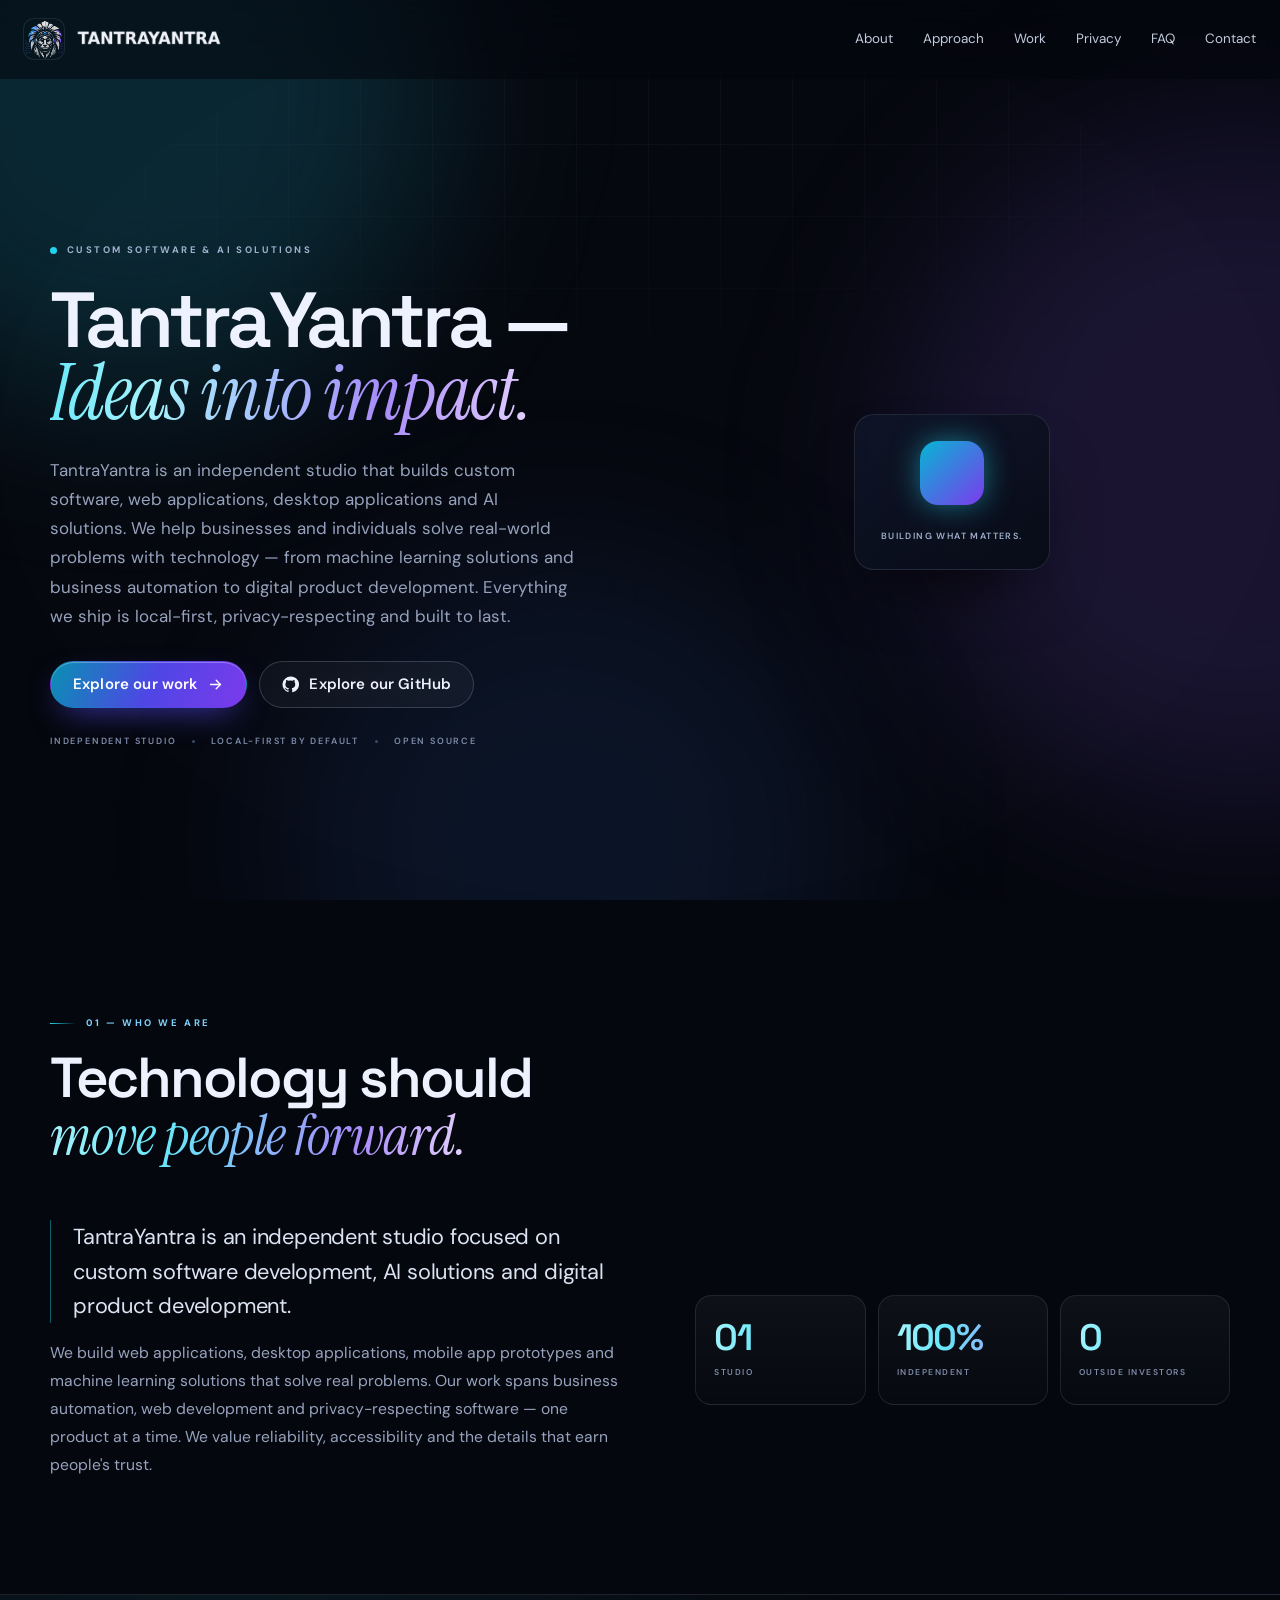
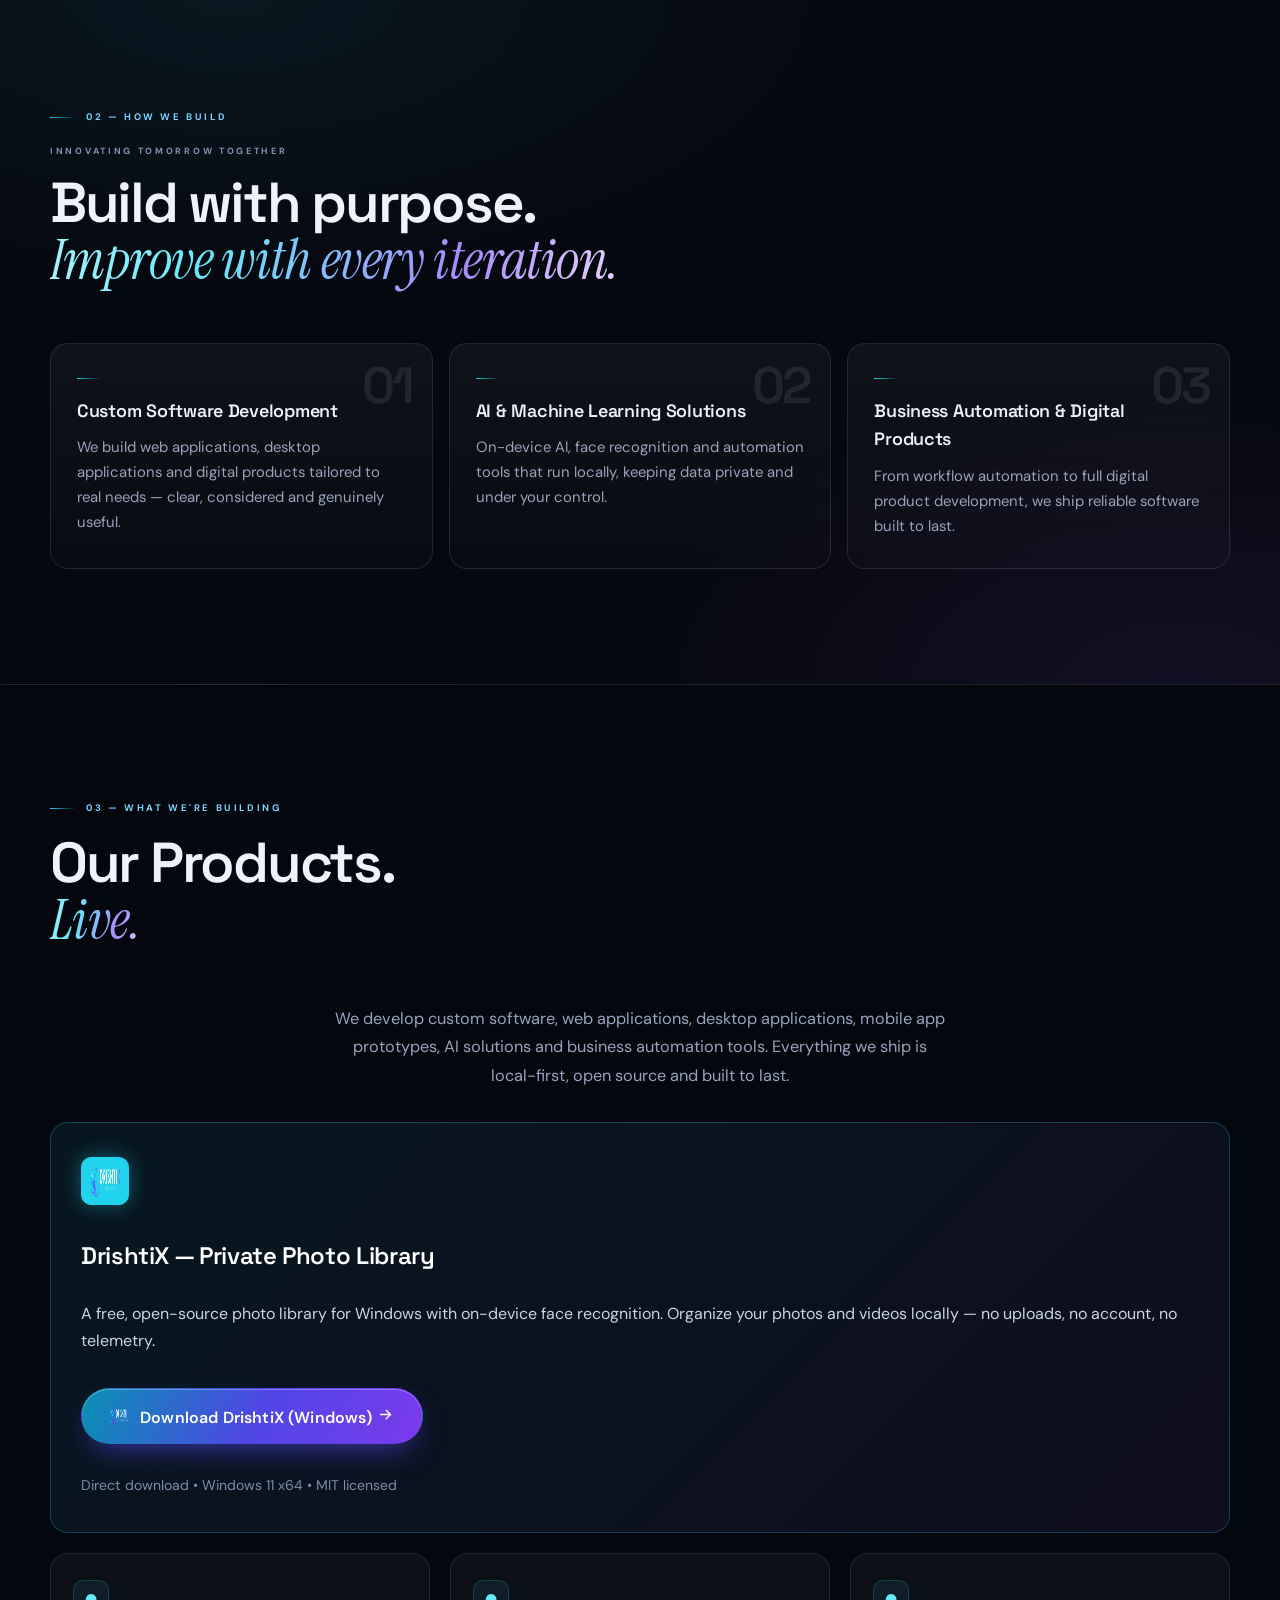
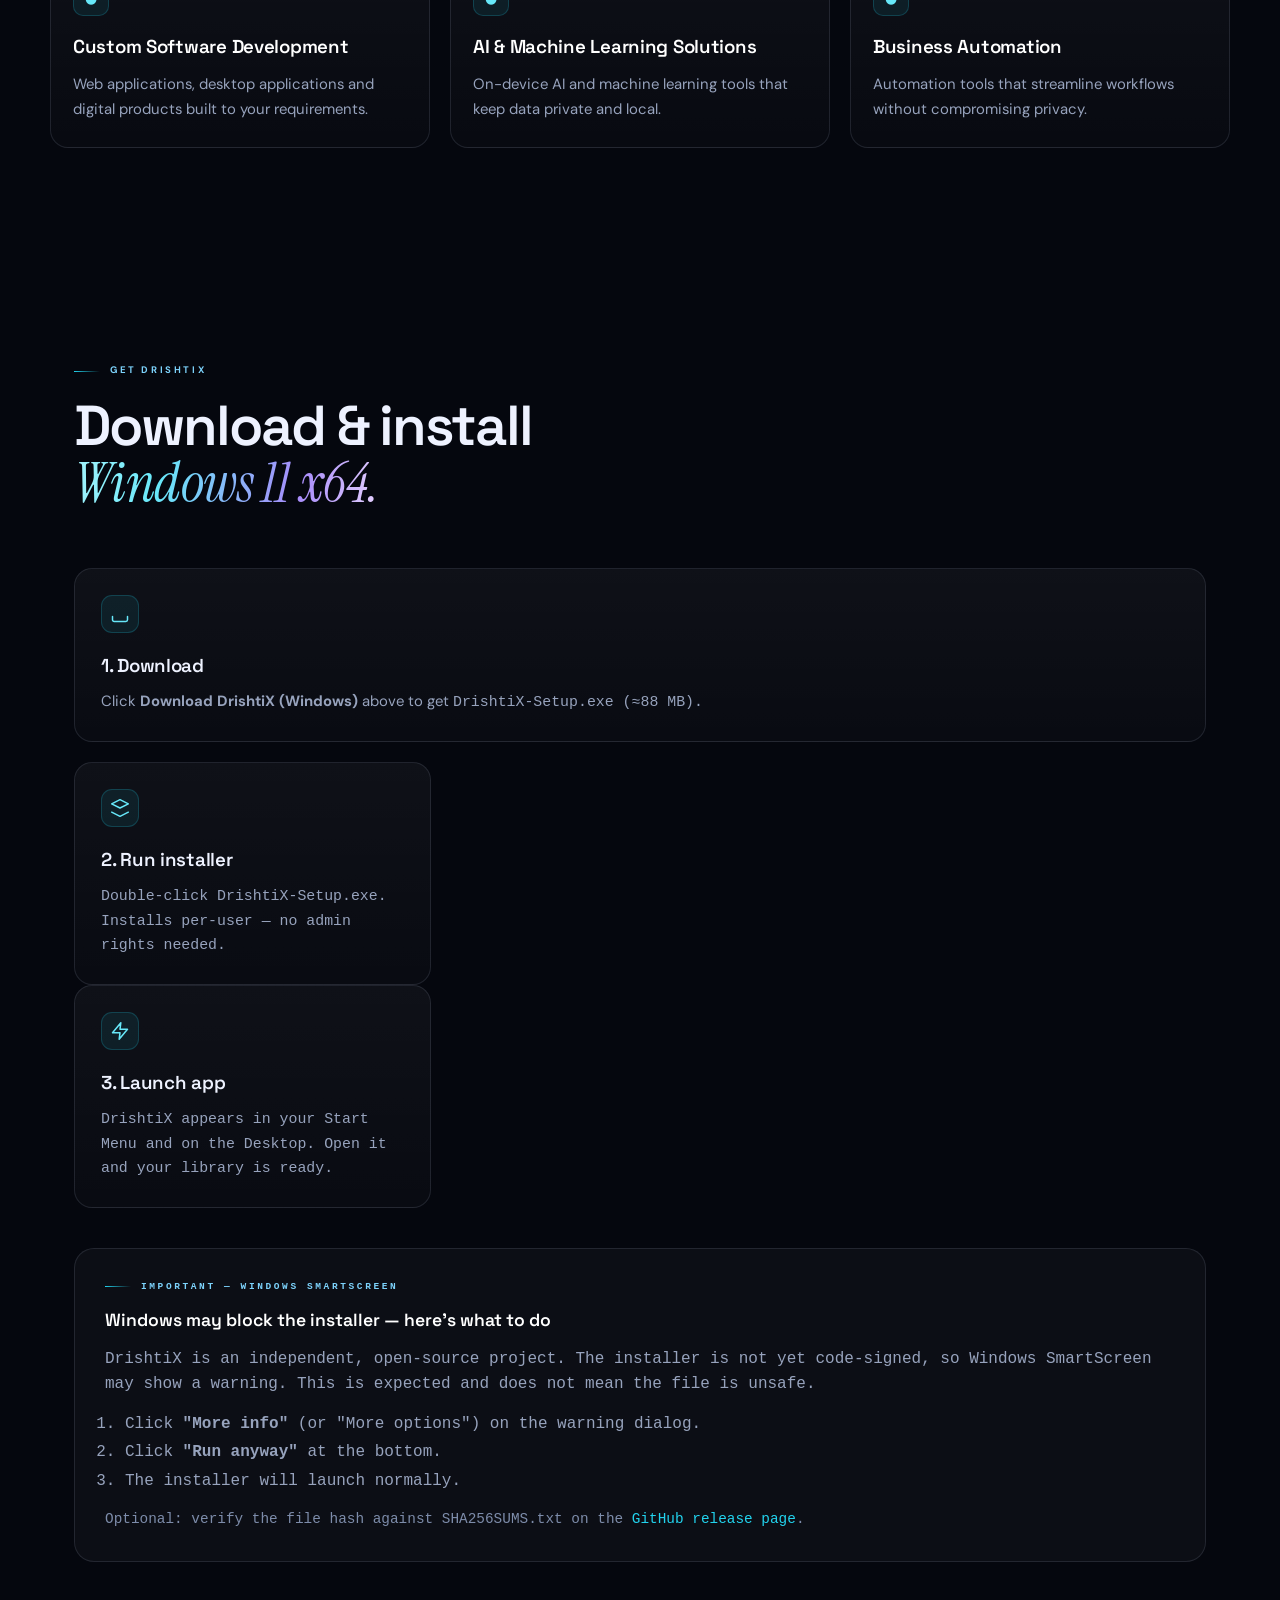
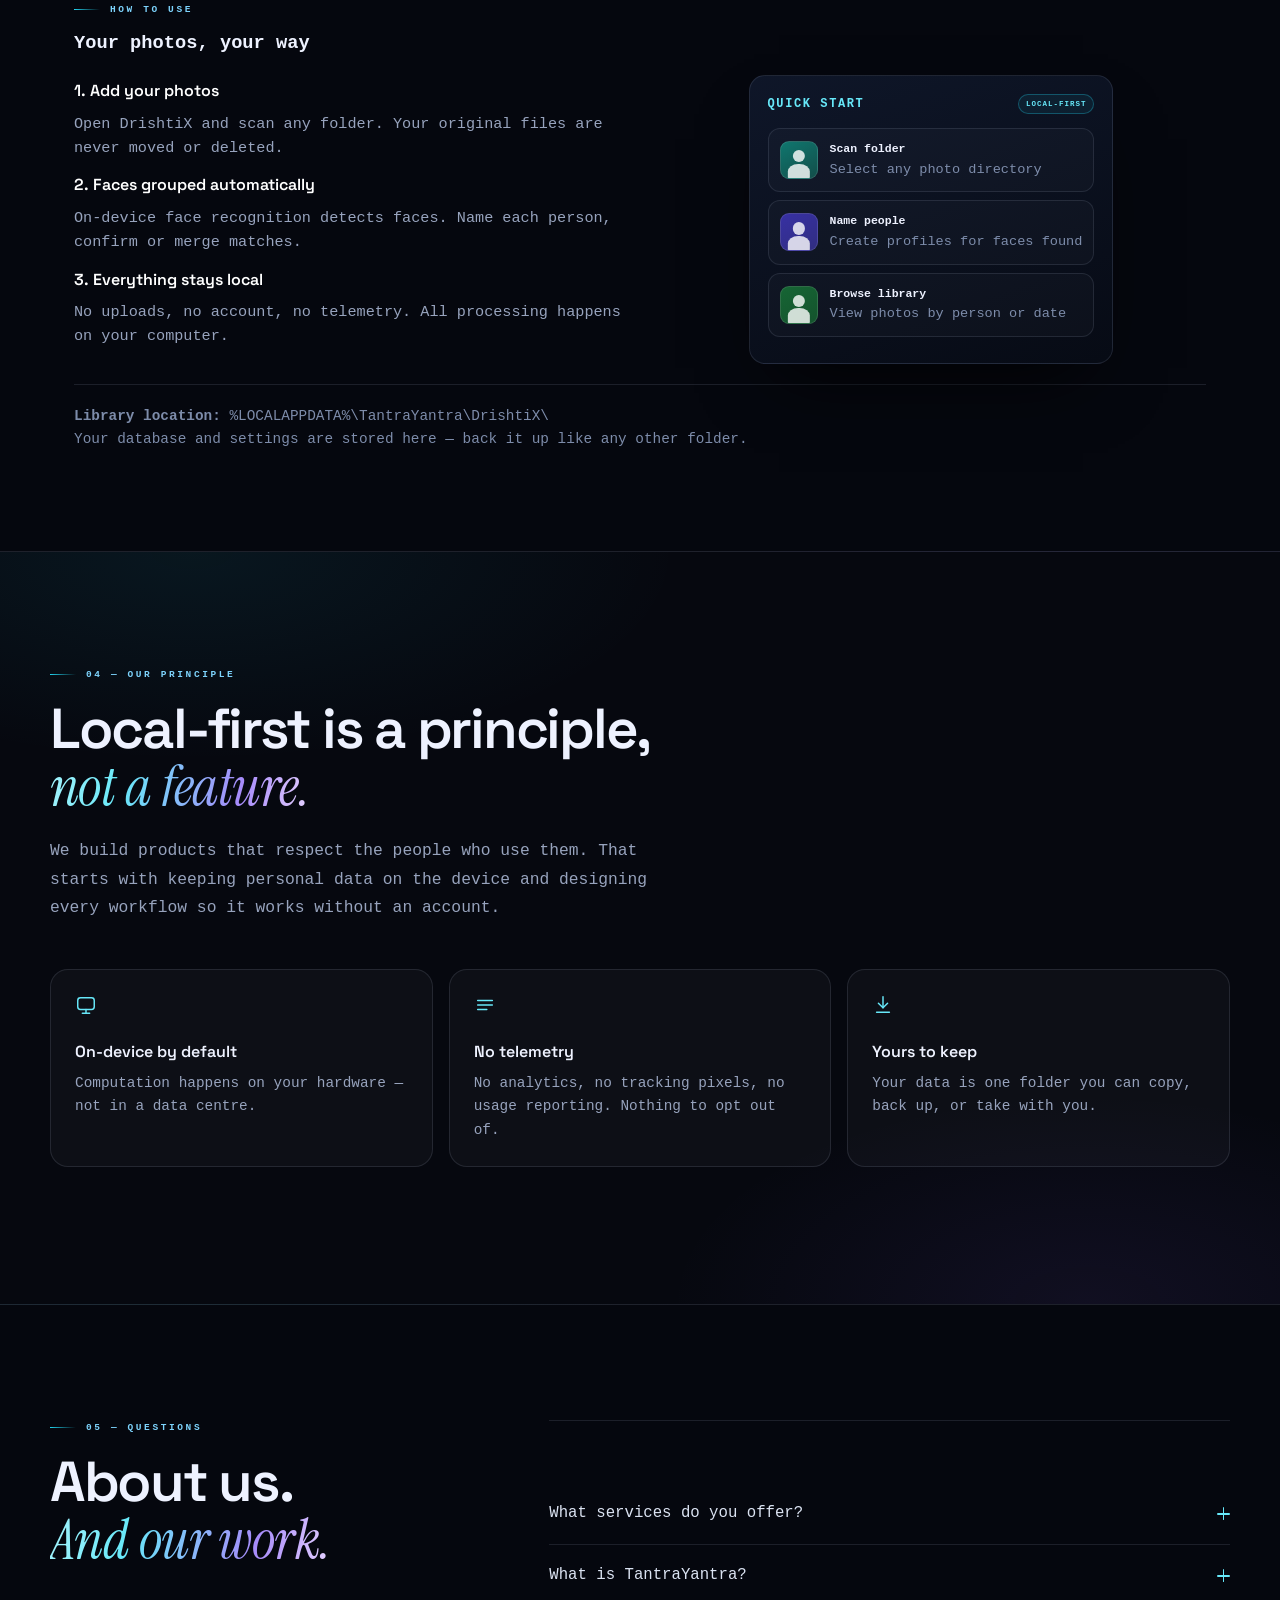
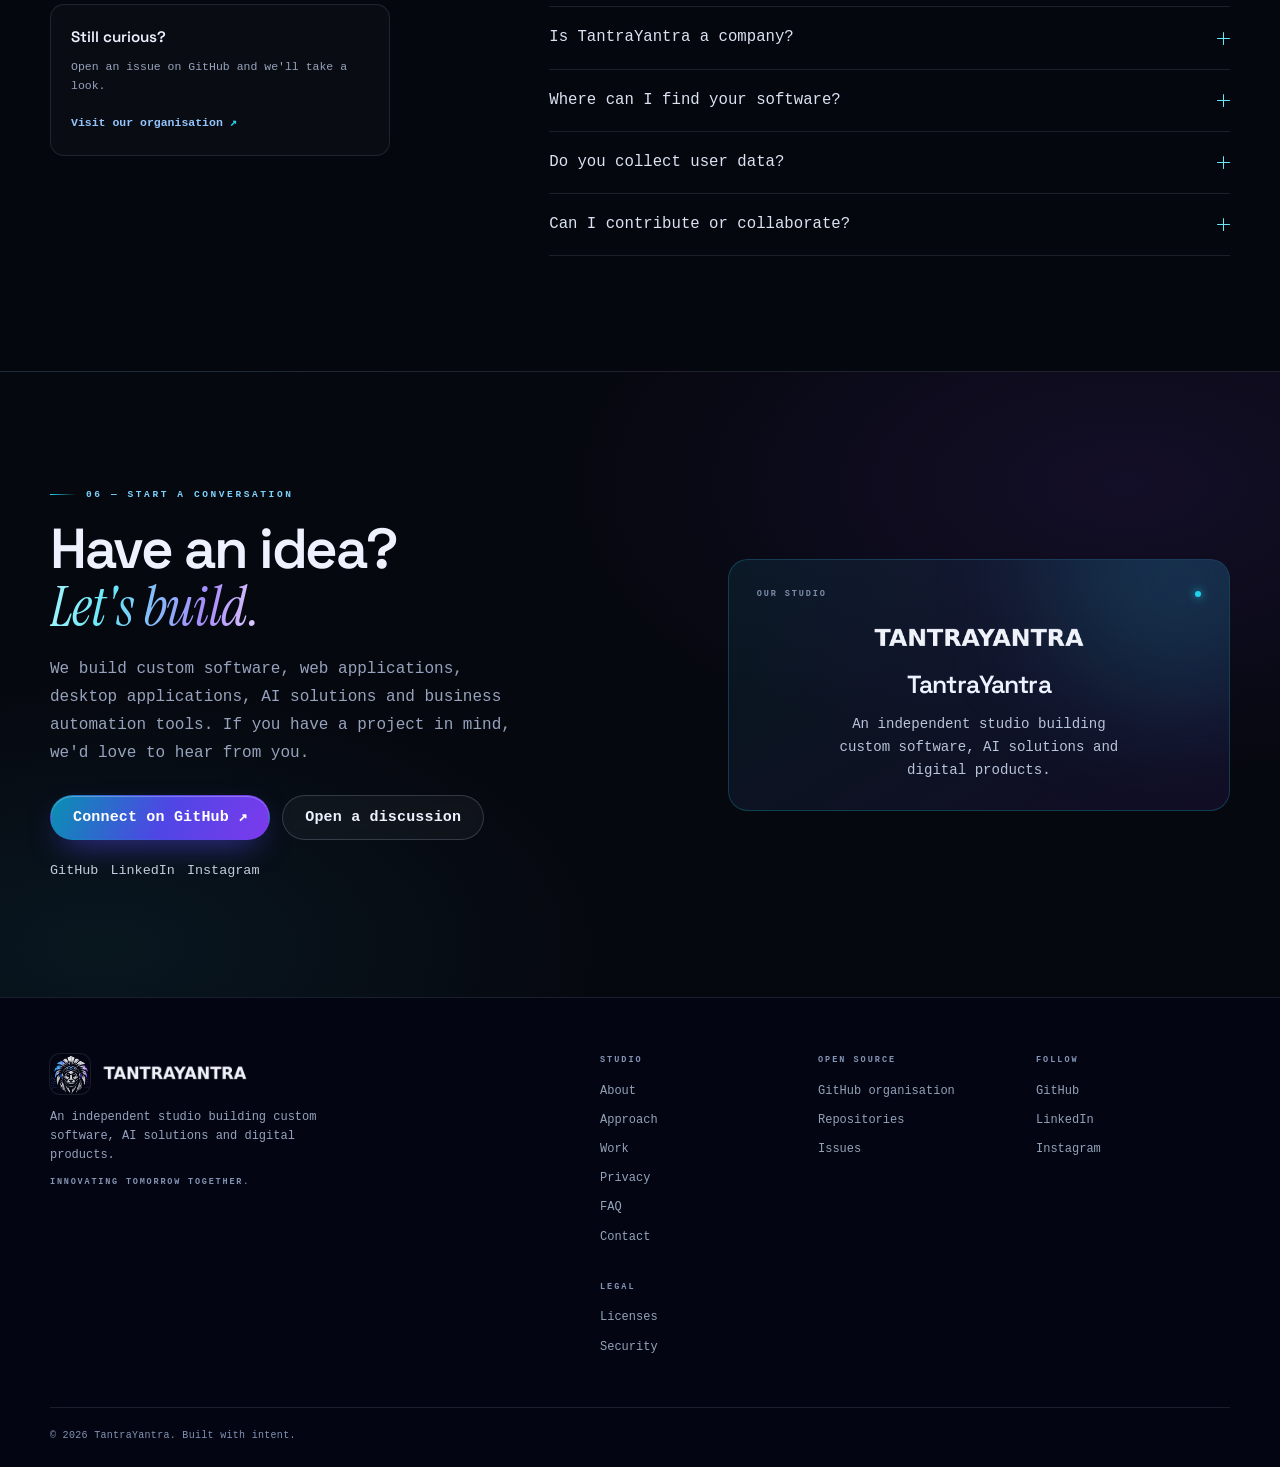
==== index.html @ dad247ba "Remove big hero logo, add small app icon to download button" ====
<!doctype html>
<html lang="en">
<head>
<meta charset="utf-8">
<meta name="viewport" content="width=device-width,initial-scale=1">
<meta name="theme-color" content="#05070e">
<meta name="color-scheme" content="dark">
<title>TantraYantra | AI Solutions, Software & Web Development</title>
<meta name="description" content="TantraYantra builds custom websites, applications, AI solutions and automation tools to solve real-world problems through technology.">
<link rel="canonical" href="https://tantrayantra.github.io/tantrayantra-website/">

<meta property="og:type" content="website">
<meta property="og:site_name" content="TantraYantra">
<meta property="og:title" content="TantraYantra | AI Solutions, Software & Web Development">
<meta property="og:description" content="TantraYantra builds custom websites, applications, AI solutions and automation tools to solve real-world problems through technology.">
<meta property="og:url" content="https://tantrayantra.github.io/tantrayantra-website/">
<meta property="og:image" content="https://tantrayantra.github.io/tantrayantra-website/assets/og-tantrayantra.png">
<meta property="og:image:width" content="1200">
<meta property="og:image:height" content="630">
<meta property="og:image:alt" content="TantraYantra — ideas into impact">
<meta name="twitter:card" content="summary_large_image">
<meta name="twitter:title" content="TantraYantra | AI Solutions, Software & Web Development">
<meta name="twitter:description" content="TantraYantra builds custom websites, applications, AI solutions and automation tools to solve real-world problems through technology.">
<meta name="twitter:image" content="https://tantrayantra.github.io/tantrayantra-website/assets/og-tantrayantra.png">

<link rel="icon" type="image/png" href="assets/favicon.png">
<link rel="apple-touch-icon" href="assets/favicon.png">
<link rel="preconnect" href="https://fonts.googleapis.com">
<link rel="preconnect" href="https://fonts.gstatic.com" crossorigin>
<link href="https://fonts.googleapis.com/css2?family=DM+Sans:opsz,wght@9..40,400;9..40,500;9..40,600;9..40,700&family=Instrument+Serif:ital@0;1&family=Space+Grotesk:wght@400;500;600;700&display=swap" rel="stylesheet">
<link rel="stylesheet" href="styles.css">

<script type="application/ld+json">
{
  "@context": "https://schema.org",
  "@type": "Organization",
  "name": "TantraYantra",
  "url": "https://tantrayantra.github.io/tantrayantra-website/",
  "logo": "https://tantrayantra.github.io/tantrayantra-website/assets/tantrayantra-wordmark.png?v=2",
  "description": "TantraYantra builds custom websites, applications, AI solutions and automation tools to solve real-world problems through technology.",
  "sameAs": [
    "https://github.com/TantraYantra",
    "https://www.linkedin.com/company/tantrayantra",
    "https://www.instagram.com/tantrayantra.official"
  ]
}
</script>
<script type="application/ld+json">
{
  "@context": "https://schema.org",
  "@type": "WebPage",
  "name": "TantraYantra | AI Solutions, Software & Web Development",
  "url": "https://tantrayantra.github.io/tantrayantra-website/",
  "description": "TantraYantra builds custom websites, applications, AI solutions and automation tools to solve real-world problems through technology.",
  "isPartOf": {
    "@type": "Website",
    "name": "TantraYantra",
    "url": "https://tantrayantra.github.io/tantrayantra-website/"
  }
}
</script>
</head>
<body>
<div class="aurora" aria-hidden="true">
  <span class="aurora-a"></span>
  <span class="aurora-b"></span>
  <span class="aurora-c"></span>
  <span class="grid-veil"></span>
  <span class="grain"></span>
</div>

<header class="site-header" id="siteHeader">
  <div class="header-inner">
    <a class="brand" href="#top" aria-label="TantraYantra home">
      <img class="brand-emblem" src="assets/tantrayantra-emblem.png?v=2" alt="" width="565" height="580" loading="lazy">
      <img class="brand-wordmark" src="assets/tantrayantra-wordmark.png?v=2" alt="TantraYantra logo" title="TantraYantra — independent studio" width="1392" height="179" loading="lazy">
    </a>

    <nav class="nav" id="nav" aria-label="Primary">
      <a href="#about">About</a>
      <a href="#approach">Approach</a>
      <a href="#work">Work</a>
      <a href="#privacy">Privacy</a>
      <a href="#faq">FAQ</a>
      <a href="#contact">Contact</a>
    </nav>

    <button class="menu" id="menu" aria-label="Toggle navigation" aria-expanded="false" aria-controls="nav">
      <span></span><span></span>
    </button>
  </div>
</header>

<main id="top">

  <!-- HERO (studio) -->
  <section class="hero">
    <div class="hero-copy">
      <div class="eyebrow"><span class="pulse"></span> CUSTOM SOFTWARE &amp; AI SOLUTIONS</div>

      <h1>TantraYantra —<br> <em>Ideas into impact.</em></h1>

      <p class="lead">
        TantraYantra is an independent studio that builds custom software, web
        applications, desktop applications and AI solutions. We help businesses
        and individuals solve real-world problems with technology — from machine
        learning solutions and business automation to digital product
        development. Everything we ship is local-first, privacy-respecting and
        built to last.
      </p>

      <div class="actions">
        <a class="btn btn-primary" href="#work">
          Explore our work
          <svg viewBox="0 0 24 24" width="17" height="17" fill="none" stroke="currentColor" stroke-width="1.9" stroke-linecap="round" stroke-linejoin="round" aria-hidden="true"><path d="M5 12h14"/><path d="m13 6 6 6-6 6"/></svg>
        </a>
        <a class="btn btn-ghost" href="https://github.com/TantraYantra" target="_blank" rel="noreferrer">
          <svg viewBox="0 0 24 24" width="17" height="17" fill="currentColor" aria-hidden="true"><path d="M12 .7a11.3 11.3 0 0 0-3.6 22c.6.1.8-.2.8-.5v-2c-3.1.7-3.8-1.3-3.8-1.3-.5-1.3-1.3-1.7-1.3-1.7-1-.7.1-.7.1-.7 1.1.1 1.7 1.2 1.7 1.2 1 1.7 2.6 1.2 3.3.9.1-.7.4-1.2.7-1.5-2.5-.3-5.1-1.2-5.1-5.5 0-1.2.4-2.2 1.1-3-.1-.3-.5-1.4.1-2.9 0 0 .9-.3 3 1.1a10.5 10.5 0 0 1 5.5 0c2.1-1.4 3-1.1 3-1.1.6 1.5.2 2.6.1 2.9.7.8 1.1 1.8 1.1 3 0 4.3-2.6 5.2-5.1 5.5.4.4.8 1.1.8 2.2v3.2c0 .3.2.6.8.5A11.3 11.3 0 0 0 12 .7Z"/></svg>
          Explore our GitHub
        </a>
      </div>

      <div class="hero-meta">
        <span>Independent studio</span>
        <span>Local-first by default</span>
        <span>Open source</span>
      </div>
    </div>

    <div class="hero-art">
      <div class="studio-mark">
        <div class="studio-mark-shape"></div>
        <div class="studio-note">Building what matters.</div>
      </div>
    </div>
  </section>

  <!-- ABOUT -->
  <section class="section about-section" id="about">
    <div class="section-head">
      <div class="label">01 — WHO WE ARE</div>
      <h2>Technology should<br> <em>move people forward.</em></h2>
    </div>

    <div class="about-grid">
      <div class="about-copy">
        <p class="about-lead">
          TantraYantra is an independent studio focused on custom software
          development, AI solutions and digital product development.
        </p>
        <p>
          We build web applications, desktop applications, mobile app
          prototypes and machine learning solutions that solve real problems.
          Our work spans business automation, web development and
          privacy-respecting software — one product at a time. We value
          reliability, accessibility and the details that earn people's trust.
        </p>
      </div>

      <div class="about-stats">
        <div class="stat"><b>01</b><span>Studio</span></div>
        <div class="stat"><b>100%</b><span>Independent</span></div>
        <div class="stat"><b>0</b><span>Outside investors</span></div>
      </div>
    </div>
  </section>

  <!-- APPROACH -->
  <section class="vision-section" id="approach">
    <div class="vision-inner">
      <div class="label">02 — HOW WE BUILD</div>
      <div class="vision-title">
        <small>INNOVATING TOMORROW TOGETHER</small>
        <h2>Build with purpose.<br> <em>Improve with every iteration.</em></h2>
      </div>

      <div class="vision-grid">
        <article class="vision-card">
          <b>01</b>
          <h3>Custom Software Development</h3>
          <p>We build web applications, desktop applications and digital products tailored to real needs — clear, considered and genuinely useful.</p>
        </article>
        <article class="vision-card">
          <b>02</b>
          <h3>AI & Machine Learning Solutions</h3>
          <p>On-device AI, face recognition and automation tools that run locally, keeping data private and under your control.</p>
        </article>
        <article class="vision-card">
          <b>03</b>
          <h3>Business Automation & Digital Products</h3>
          <p>From workflow automation to full digital product development, we ship reliable software built to last.</p>
        </article>
      </div>
    </div>
  </section>

  <!-- WORK / PRODUCTS -->
  <section class="section products-section" id="work">
    <div class="section-head">
      <div class="label">03 — WHAT WE'RE BUILDING</div>
      <h2>Our Products.<br> <em>Live.</em></h2>
    </div>

    <p class="work-lead">
      We develop custom software, web applications, desktop applications,
      mobile app prototypes, AI solutions and business automation tools.
      Everything we ship is local-first, open source and built to last.
    </p>

    <div class="work-grid">
      <article class="work-card card-wide">
        <div class="work-mark">
          <img src="assets/drishtix-logo.png?v=2" alt="DrishtiX" width="32" height="32" loading="lazy" style="width:32px;height:32px;border-radius:8px">
        </div>
        <h3>DrishtiX — Private Photo Library</h3>
        <p>
          A free, open-source photo library for Windows with on-device face
          recognition. Organize your photos and videos locally — no uploads,
          no account, no telemetry.
        </p>
        <a class="btn btn-primary btn-lg" href="https://github.com/TantraYantra/drishtix/releases/latest/download/DrishtiX-Setup.exe" style="margin-top:18px;display:inline-block">
          <img src="assets/drishtix-logo.png?v=2" alt="DrishtiX" width="18" height="18" loading="lazy" style="width:18px;height:18px;border-radius:4px;margin-right:8px;vertical-align:-2px">
          Download DrishtiX (Windows)
          <svg viewBox="0 0 24 24" width="17" height="17" fill="none" stroke="currentColor" stroke-width="1.9" stroke-linecap="round" stroke-linejoin="round" aria-hidden="true"><path d="M5 12h14"/><path d="m13 6 6 6-6 6"/></svg>
        </a>
        <p style="margin-top:14px;font-size:.88rem;color:var(--dim)">
          Direct download • Windows 11 x64 • MIT licensed
        </p>
      </article>
      <article class="work-card">
        <div class="work-mark">●</div>
        <h3>Custom Software Development</h3>
        <p>Web applications, desktop applications and digital products built to your requirements.</p>
      </article>
      <article class="work-card">
        <div class="work-mark">●</div>
        <h3>AI & Machine Learning Solutions</h3>
        <p>On-device AI and machine learning tools that keep data private and local.</p>
      </article>
      <article class="work-card">
        <div class="work-mark">●</div>
        <h3>Business Automation</h3>
        <p>Automation tools that streamline workflows without compromising privacy.</p>
      </article>
    </div>
  </section>

  <!-- GET DRISHTIX -->
  <section class="section download-section" id="download">
    <div class="wrap">
      <div class="section-head" style="max-width:760px">
        <div class="label">GET DRISHTIX</div>
        <h2>Download &amp; install<br> <em>Windows 11 x64.</em></h2>
      </div>

      <div class="bento" style="grid-template-columns:repeat(3,1fr);gap:20px">
        <article class="card">
          <div class="card-icon">
            <svg viewBox="0 0 24 24" width="20" height="20" fill="none" stroke="currentColor" stroke-width="1.8" stroke-linecap="round" stroke-linejoin="round" aria-hidden="true"><path d="M21 15v4a2 2 0 0 1-2 2H5a2 2 0 0 1-2-2v-4"/></svg>
          </div>
          <h3>1. Download</h3>
          <p>Click <strong>Download DrishtiX (Windows)</strong> above to get <code>DrishtiX-Setup.exe</strong> (≈88 MB).</p>
        </article>
        <article class="card">
          <div class="card-icon">
            <svg viewBox="0 0 24 24" width="20" height="20" fill="none" stroke="currentColor" stroke-width="1.8" stroke-linecap="round" stroke-linejoin="round" aria-hidden="true"><path d="M12 2L2 7l10 5 10-5-10-5z"/><path d="M2 17l10 5 10-5"/></svg>
          </div>
          <h3>2. Run installer</h3>
          <p>Double-click <code>DrishtiX-Setup.exe</code>. Installs per-user — no admin rights needed.</p>
        </article>
        <article class="card">
          <div class="card-icon">
            <svg viewBox="0 0 24 24" width="20" height="20" fill="none" stroke="currentColor" stroke-width="1.8" stroke-linecap="round" stroke-linejoin="round" aria-hidden="true"><path d="M13 2L3 14h9l-1 8 10-12h-9l1-8z"/></svg>
          </div>
          <h3>3. Launch app</h3>
          <p>DrishtiX appears in your Start Menu and on the Desktop. Open it and your library is ready.</p>
        </article>
      </div>

      <div class="smartscreen" style="margin-top:40px;padding:30px;border-radius:20px;border:1px solid var(--line);background:rgba(255,255,255,.03)">
        <div class="label" style="margin-bottom:12px">IMPORTANT — WINDOWS SMARTSCREEN</div>
        <h3 style="margin:0 0 12px">Windows may block the installer — here's what to do</h3>
        <p style="color:var(--muted);margin:0 0 12px">
          DrishtiX is an independent, open-source project. The installer is not yet
          code-signed, so Windows SmartScreen may show a warning. This is expected
          and does not mean the file is unsafe.
        </p>
        <ol style="color:var(--muted);line-height:1.8;margin:0 0 12px;padding-left:20px">
          <li>Click <strong>"More info"</strong> (or "More options") on the warning dialog.</li>
          <li>Click <strong>"Run anyway"</strong> at the bottom.</li>
          <li>The installer will launch normally.</li>
        </ol>
        <p style="color:var(--dim);font-size:.9rem;margin:0">
          Optional: verify the file hash against <code>SHA256SUMS.txt</code> on the
          <a href="https://github.com/TantraYantra/drishtix/releases" target="_blank" rel="noreferrer" style="color:var(--cyan)">GitHub release page</a>.
        </p>
      </div>

      <div class="how-to-use" style="margin-top:40px">
        <div class="label" style="margin-bottom:12px">HOW TO USE</div>
        <h3 style="margin:0 0 16px">Your photos, your way</h3>
        <div class="showcase" style="grid-template-columns:1fr 1fr;gap:32px">
          <div>
            <h4 style="margin:0 0 8px">1. Add your photos</h4>
            <p style="color:var(--muted);font-size:.95rem;margin:0 0 12px">
              Open DrishtiX and scan any folder. Your original files are never moved or deleted.
            </p>
            <h4 style="margin:0 0 8px">2. Faces grouped automatically</h4>
            <p style="color:var(--muted);font-size:.95rem;margin:0 0 12px">
              On-device face recognition detects faces. Name each person, confirm or merge matches.
            </p>
            <h4 style="margin:0 0 8px">3. Everything stays local</h4>
            <p style="color:var(--muted);font-size:.95rem;margin:0 0 12px">
              No uploads, no account, no telemetry. All processing happens on your computer.
            </p>
          </div>
          <div style="display:grid;place-items:center">
            <div class="panel" style="max-width:400px">
              <div class="panel-head"><b>QUICK START</b><span class="panel-badge">LOCAL-FIRST</span></div>
              <div style="margin-top:14px">
                <div class="match" style="margin-bottom:8px">
                  <div class="face" style="--fa:linear-gradient(150deg,#0f766e,#134e4a)"></div>
                  <div class="match-info"><strong>Scan folder</strong><small style="color:var(--dim)">Select any photo directory</small></div>
                </div>
                <div class="match" style="margin-bottom:8px">
                  <div class="face" style="--fa:linear-gradient(150deg,#3730a3,#312e81)"></div>
                  <div class="match-info"><strong>Name people</strong><small style="color:var(--dim)">Create profiles for faces found</small></div>
                </div>
                <div class="match" style="margin-bottom:8px">
                  <div class="face" style="--fa:linear-gradient(150deg,#166534,#14532d)"></div>
                  <div class="match-info"><strong>Browse library</strong><small style="color:var(--dim)">View photos by person or date</small></div>
                </div>
              </div>
            </div>
          </div>
        </div>
        <div style="margin-top:20px;padding-top:20px;border-top:1px solid var(--line)">
          <p style="color:var(--dim);font-size:.9rem;margin:0">
            <strong>Library location:</strong> <code>%LOCALAPPDATA%\TantraYantra\DrishtiX\</code>
            <br>Your database and settings are stored here — back it up like any other folder.
          </p>
        </div>
      </div>
    </div>
  </section>

  <!-- PRIVACY -->
  <section class="privacy-section" id="privacy">
    <div class="privacy-inner">
      <div class="label">04 — OUR PRINCIPLE</div>
      <h2>Local-first is a principle,<br> <em>not a feature.</em></h2>
      <p class="privacy-lead">
        We build products that respect the people who use them. That starts with
        keeping personal data on the device and designing every workflow so it
        works without an account.
      </p>

      <div class="privacy-grid">
        <div class="privacy-card">
          <svg viewBox="0 0 24 24" width="22" height="22" fill="none" stroke="currentColor" stroke-width="1.6" stroke-linecap="round" stroke-linejoin="round" aria-hidden="true"><rect x="3" y="4" width="18" height="13" rx="3"/><path d="M8 21h8M12 17v4"/></svg>
          <h3>On-device by default</h3>
          <p>Computation happens on your hardware — not in a data centre.</p>
        </div>
        <div class="privacy-card">
          <svg viewBox="0 0 24 24" width="22" height="22" fill="none" stroke="currentColor" stroke-width="1.6" stroke-linecap="round" stroke-linejoin="round" aria-hidden="true"><path d="M4 7h16M4 12h16M4 17h10"/></svg>
          <h3>No telemetry</h3>
          <p>No analytics, no tracking pixels, no usage reporting. Nothing to opt out of.</p>
        </div>
        <div class="privacy-card">
          <svg viewBox="0 0 24 24" width="22" height="22" fill="none" stroke="currentColor" stroke-width="1.6" stroke-linecap="round" stroke-linejoin="round" aria-hidden="true"><path d="M12 3v12"/><path d="m7 10 5 5 5-5"/><path d="M5 20h14"/></svg>
          <h3>Yours to keep</h3>
          <p>Your data is one folder you can copy, back up, or take with you.</p>
        </div>
      </div>
    </div>
  </section>

  <!-- FAQ -->
  <section class="section faq-section" id="faq">
    <div class="faq-head">
      <div class="label">05 — QUESTIONS</div>
      <h2>About us.<br> <em>And our work.</em></h2>
      <aside class="faq-aside">
        <h3>Still curious?</h3>
        <p>Open an issue on GitHub and we'll take a look.</p>
        <a href="https://github.com/TantraYantra" target="_blank" rel="noreferrer">Visit our organisation <span>↗</span></a>
      </aside>
    </div>

    <div class="faq-list">
      <details>
        <summary>How can I work with TantraYantra?<span class="faq-plus"></span></summary>
        <div class="faq-body"><p>Open an issue on GitHub or start a discussion in our organisation. We welcome project inquiries, collaborations and focused contributions to our public repositories.</p></div>
      </details>
      <details>
        <summary>What services do you offer?<span class="faq-plus"></span></summary>
        <div class="faq-body"><p>Custom software development, web applications, desktop applications, AI and machine learning solutions, mobile app prototypes and business automation tools. Everything is built local-first and privacy-respecting.</p></div>
      </details>
      <details>
        <summary>What is TantraYantra?<span class="faq-plus"></span></summary>
        <div class="faq-body"><p>TantraYantra is an independent studio that builds custom software, web applications, desktop applications and AI solutions. We turn ideas into practical digital experiences, with a focus on privacy, thoughtful design, and software that is genuinely useful.</p></div>
      </details>
      <details>
        <summary>Is TantraYantra a company?<span class="faq-plus"></span></summary>
        <div class="faq-body"><p>TantraYantra operates as an independent studio. There are no outside investors and no outside pressure on what we build or how we build it.</p></div>
      </details>
      <details>
        <summary>Where can I find your software?<span class="faq-plus"></span></summary>
        <div class="faq-body"><p>All public repositories are hosted under the <a href="https://github.com/TantraYantra" target="_blank" rel="noreferrer">TantraYantra GitHub organisation</a>. Everything is open source.</p></div>
      </details>
      <details>
        <summary>Do you collect user data?<span class="faq-plus"></span></summary>
        <div class="faq-body"><p>No. Any software released under TantraYantra is designed to run locally on your device. There is no telemetry, no cloud sync, and no account required.</p></div>
      </details>
      <details>
        <summary>Can I contribute or collaborate?<span class="faq-plus"></span></summary>
        <div class="faq-body"><p>Yes. Bug reports, feature discussions, and focused pull requests are welcome in our public repositories.</p></div>
      </details>
    </div>
  </section>

  <!-- CONTACT -->
  <section class="contact-section" id="contact">
    <div class="contact-inner">
      <div class="contact-copy">
        <div class="label">06 — START A CONVERSATION</div>
        <h2>Have an idea?<br> <em>Let's build.</em></h2>
        <p>
          We build custom software, web applications, desktop applications,
          AI solutions and business automation tools. If you have a project in
          mind, we'd love to hear from you.
        </p>
        <div class="actions">
          <a class="btn btn-primary" href="https://github.com/TantraYantra" target="_blank" rel="noreferrer">Connect on GitHub ↗</a>
          <a class="btn btn-ghost" href="https://github.com/TantraYantra" target="_blank" rel="noreferrer">Open a discussion</a>
        </div>
        <div class="social-links" style="margin-top:20px;display:flex;gap:12px;flex-wrap:wrap">
          <a href="https://github.com/TantraYantra" target="_blank" rel="noreferrer" aria-label="GitHub">GitHub</a>
          <a href="https://www.linkedin.com/company/tantrayantra/posts/?viewAsMember=true" target="_blank" rel="noreferrer" aria-label="LinkedIn">LinkedIn</a>
          <a href="https://www.instagram.com/tantrayantra.official/?hl=en" target="_blank" rel="noreferrer" aria-label="Instagram">Instagram</a>
        </div>
      </div>

      <aside class="contact-product">
        <div class="contact-product-head"><span>OUR STUDIO</span><span class="path-dot"></span></div>
        <img src="assets/tantrayantra-wordmark.png?v=2" alt="TantraYantra logo" title="TantraYantra — independent studio" width="1392" height="179" loading="lazy">
        <h3>TantraYantra</h3>
        <p>An independent studio building custom software, AI solutions and digital products.</p>
      </aside>
    </div>
  </section>

</main>

<footer class="site-footer">
  <div class="footer-inner">
    <div class="footer-brand">
      <a class="brand" href="#top" aria-label="TantraYantra home">
        <img class="brand-emblem" src="assets/tantrayantra-emblem.png?v=2" alt="" width="565" height="580" loading="lazy">
        <img class="brand-wordmark" src="assets/tantrayantra-wordmark.png?v=2" alt="TantraYantra logo" title="TantraYantra — independent studio" width="1392" height="179" loading="lazy">
      </a>
      <p>An independent studio building custom software, AI solutions and digital products.</p>
      <small class="footer-motto">Innovating Tomorrow Together.</small>
    </div>

    <div class="footer-links">
      <div>
        <h3>Studio</h3>
        <a href="#about">About</a>
        <a href="#approach">Approach</a>
        <a href="#work">Work</a>
        <a href="#privacy">Privacy</a>
        <a href="#faq">FAQ</a>
        <a href="#contact">Contact</a>
      </div>
      <div>
        <h3>Open Source</h3>
        <a href="https://github.com/TantraYantra" target="_blank" rel="noreferrer">GitHub organisation</a>
        <a href="https://github.com/TantraYantra" target="_blank" rel="noreferrer">Repositories</a>
        <a href="https://github.com/TantraYantra" target="_blank" rel="noreferrer">Issues</a>
      </div>
      <div>
        <h3>Follow</h3>
        <a href="https://github.com/TantraYantra" target="_blank" rel="noreferrer">GitHub</a>
        <a href="https://www.linkedin.com/company/tantrayantra" target="_blank" rel="noreferrer">LinkedIn</a>
        <a href="https://www.instagram.com/tantrayantra.official" target="_blank" rel="noreferrer">Instagram</a>
      </div>
      <div>
        <h3>Legal</h3>
        <a href="https://github.com/TantraYantra" target="_blank" rel="noreferrer">Licenses</a>
        <a href="https://github.com/TantraYantra" target="_blank" rel="noreferrer">Security</a>
      </div>
    </div>
  </div>

  <div class="footer-bottom">
    <small>© <span id="year">2026</span> TantraYantra. Built with intent.</small>
  </div>
</footer>

<script src="script.js"></script>
</body>
</html>
---- styles.css ----
/* =========================================================
   TantraYantra
   Independent studio site
   ========================================================= */

:root{
  --ink:#05070e;
  --ink-2:#080c16;
  --panel:rgba(255,255,255,.035);
  --panel-2:rgba(255,255,255,.055);
  --text:#eef2ff;
  --muted:#97a3bd;
  --dim:#7d8caa;
  --line:rgba(148,163,184,.16);
  --line-strong:rgba(148,163,184,.28);
  --cyan:#22d3ee;
  --cyan-soft:#67e8f9;
  --violet:#8b5cf6;
  --violet-soft:#c4b5fd;
  --blue:#3b82f6;
  --display:"Space Grotesk",system-ui,-apple-system,sans-serif;
  --body:"DM Sans",system-ui,-apple-system,sans-serif;
  --serif:"Instrument Serif",Georgia,serif;
  --wrap:min(1180px,calc(100% - 48px));
  --radius:18px;
  --ease:cubic-bezier(.22,.61,.36,1);
}

*{box-sizing:border-box}
html{scroll-behavior:smooth;scroll-padding-top:96px}
body{
  margin:0;
  background:var(--ink);
  color:var(--text);
  font-family:var(--body);
  font-size:16px;
  line-height:1.6;
  overflow-x:hidden;
  -webkit-font-smoothing:antialiased;
  text-rendering:optimizeLegibility;
}
img{max-width:100%}
a{color:inherit;text-decoration:none}
button{font:inherit;color:inherit}
::selection{background:rgba(34,211,238,.3);color:#fff}
:focus-visible{outline:2px solid var(--cyan);outline-offset:3px;border-radius:4px}

/* ---------- background ---------- */
.aurora{position:fixed;inset:0;z-index:-2;overflow:hidden;pointer-events:none;background:var(--ink)}
.aurora span{position:absolute;display:block;border-radius:50%;filter:blur(90px)}
.aurora-a{width:620px;height:620px;top:-220px;left:-180px;background:rgba(34,211,238,.16)}
.aurora-b{width:680px;height:680px;top:14%;right:-300px;background:rgba(139,92,246,.15)}
.aurora-c{width:560px;height:560px;bottom:-220px;left:22%;background:rgba(59,130,246,.1)}
.grid-veil{
  position:absolute;inset:0;border-radius:0;filter:none!important;
  background-image:linear-gradient(rgba(148,163,184,.055) 1px,transparent 1px),linear-gradient(90deg,rgba(148,163,184,.055) 1px,transparent 1px);
  background-size:72px 72px;
  mask-image:radial-gradient(ellipse 80% 60% at 50% 0%,#000 20%,transparent 78%);
  -webkit-mask-image:radial-gradient(ellipse 80% 60% at 50% 0%,#000 20%,transparent 78%);
}
.grain{
  position:absolute;inset:0;border-radius:0;filter:none!important;opacity:.16;mix-blend-mode:overlay;
  background-image:url("data:image/svg+xml,%3Csvg viewBox='0 0 200 200' xmlns='http://www.w3.org/2000/svg'%3E%3Cfilter id='n'%3E%3CfeTurbulence type='fractalNoise' baseFrequency='.85' numOctaves='3' stitchTiles='stitch'/%3E%3C/filter%3E%3Crect width='100%25' height='100%25' filter='url(%23n)' opacity='.35'/%3E%3C/svg%3E");
}

/* ---------- shared ---------- */
.wrap{width:var(--wrap);margin-inline:auto}
.section{width:var(--wrap);margin-inline:auto;padding:clamp(76px,9vw,128px) 0}
.label{
  display:flex;align-items:center;gap:10px;
  font-size:9.5px;font-weight:700;letter-spacing:2.6px;
  color:#7dd3fc;text-transform:uppercase;margin-bottom:18px;
}
.label::before{content:"";width:26px;height:1px;background:linear-gradient(90deg,var(--cyan),transparent);flex:none}
h2{
  font-family:var(--display);font-weight:600;
  font-size:clamp(2.3rem,4.4vw,3.9rem);
  line-height:1.02;letter-spacing:-.04em;margin:0;
}
h2 em{
  font-family:var(--serif);font-style:italic;font-weight:400;letter-spacing:-.01em;
  background:linear-gradient(100deg,#a5f3fc 0%,#67e8f9 28%,#a78bfa 72%,#e9d5ff 100%);
  -webkit-background-clip:text;background-clip:text;color:transparent;
  padding-right:.06em;
}
.section-head{max-width:760px;margin-bottom:clamp(38px,5vw,56px)}
.section-head p{max-width:620px;margin:22px 0 0;color:var(--muted);font-size:1.02rem;line-height:1.75}

/* ---------- buttons ---------- */
.btn{
  display:inline-flex;align-items:center;justify-content:center;gap:10px;
  padding:14px 22px;border-radius:999px;border:1px solid transparent;
  font-size:.94rem;font-weight:600;line-height:1;letter-spacing:.01em;
  transition:transform .3s var(--ease),box-shadow .3s var(--ease),background .3s var(--ease),border-color .3s var(--ease);
  white-space:nowrap;
}
.btn svg{flex:none}
.btn-primary{
  color:#fff;
  background:linear-gradient(115deg,#0891b2 0%,#4f46e5 52%,#7c3aed 100%);
  box-shadow:0 12px 32px -12px rgba(79,70,229,.85),inset 0 1px 0 rgba(255,255,255,.28);
}
.btn-primary:hover{transform:translateY(-2px);box-shadow:0 18px 42px -14px rgba(34,211,238,.75),inset 0 1px 0 rgba(255,255,255,.32)}
.btn-ghost{
  background:rgba(255,255,255,.04);border-color:var(--line-strong);color:var(--text);
  backdrop-filter:blur(6px);
}
.btn-ghost:hover{transform:translateY(-2px);border-color:rgba(34,211,238,.45);background:rgba(34,211,238,.07)}
.btn-lg{padding:17px 28px;font-size:1rem}

/* ---------- header ---------- */
.site-header{
  position:sticky;top:0;z-index:100;
  background:rgba(5,7,14,.55);backdrop-filter:blur(18px);-webkit-backdrop-filter:blur(18px);
  border-bottom:1px solid transparent;
  transition:background .35s var(--ease),border-color .35s var(--ease);
}
.site-header.scrolled{background:rgba(5,7,14,.86);border-bottom-color:var(--line)}
.header-inner{
  width:min(1240px,calc(100% - 48px));margin-inline:auto;height:78px;
  display:flex;align-items:center;justify-content:space-between;gap:24px;
}
.brand{display:flex;align-items:center;gap:10px;flex:none}
.brand-emblem{width:40px;height:40px;object-fit:contain;border-radius:10px;box-shadow:0 0 0 1px rgba(148,163,184,.14)}
.brand-wordmark{width:150px;height:auto;max-height:26px;object-fit:contain}
.nav{display:flex;align-items:center;gap:30px}
.nav>a:not(.nav-cta){
  font-size:.84rem;color:#c3ccdc;transition:color .25s var(--ease);position:relative;
}
.nav>a:not(.nav-cta):hover{color:#fff}
.nav>a:not(.nav-cta)::after{
  content:"";position:absolute;left:0;right:100%;bottom:-6px;height:1px;
  background:linear-gradient(90deg,var(--cyan),var(--violet));transition:right .3s var(--ease);
}
.nav>a:not(.nav-cta):hover::after{right:0}
.nav-cta{
  display:inline-flex;align-items:center;gap:8px;
  padding:10px 16px;border-radius:999px;
  background:rgba(34,211,238,.1);border:1px solid rgba(34,211,238,.32);
  font-size:.82rem;font-weight:600;color:#d9fbff;
  transition:background .25s var(--ease),border-color .25s var(--ease),transform .25s var(--ease);
}
.nav-cta:hover{background:rgba(34,211,238,.18);border-color:rgba(34,211,238,.55);transform:translateY(-1px)}
.menu{display:none;width:42px;height:42px;border-radius:10px;background:rgba(255,255,255,.04);border:1px solid var(--line);position:relative}
.menu span{position:absolute;left:11px;right:11px;height:1.5px;background:#dbe3f4;border-radius:2px;transition:transform .3s var(--ease),opacity .3s var(--ease)}
.menu span:nth-child(1){top:16px}
.menu span:nth-child(2){top:24px}
.menu[aria-expanded="true"] span:nth-child(1){transform:translateY(4px) rotate(45deg)}
.menu[aria-expanded="true"] span:nth-child(2){transform:translateY(-4px) rotate(-45deg)}

/* ---------- hero ---------- */
.hero{
  width:var(--wrap);margin-inline:auto;
  display:grid;grid-template-columns:1.02fr .98fr;align-items:center;gap:44px;
  padding:clamp(42px,7vw,88px) 0 clamp(52px,7vw,84px);
  min-height:calc(100vh - 78px);
}
.eyebrow{
  display:inline-flex;align-items:center;gap:10px;
  font-size:9.5px;font-weight:700;letter-spacing:2.4px;color:#9fb0cd;
  text-transform:uppercase;margin-bottom:26px;
}
.pulse{
  width:7px;height:7px;border-radius:50%;background:var(--cyan);flex:none;
  box-shadow:0 0 0 0 rgba(34,211,238,.5);animation:pulse 2.6s infinite;
}
@keyframes pulse{
  0%{box-shadow:0 0 0 0 rgba(34,211,238,.5)}
  70%{box-shadow:0 0 0 9px rgba(34,211,238,0)}
  100%{box-shadow:0 0 0 0 rgba(34,211,238,0)}
}
.hero h1{
  font-family:var(--display);font-weight:600;
  font-size:clamp(3.1rem,6.1vw,5.7rem);
  line-height:.93;letter-spacing:-.05em;margin:0 0 26px;
}
.hero h1 em{
  font-family:var(--serif);font-style:italic;font-weight:400;letter-spacing:-.015em;
  background:linear-gradient(100deg,#67e8f9 0%,#a5f3fc 22%,#a78bfa 68%,#e9d5ff 100%);
  -webkit-background-clip:text;background-clip:text;color:transparent;
  padding-right:.08em;
}
.lead{
  max-width:33rem;margin:0 0 30px;color:var(--muted);
  font-size:1.06rem;line-height:1.72;
}
.actions{display:flex;flex-wrap:wrap;gap:12px;align-items:center}
.actions.center{justify-content:center}
.hero-meta{
  display:flex;flex-wrap:wrap;align-items:center;gap:8px 16px;
  margin-top:26px;font-size:9px;font-weight:600;letter-spacing:1.8px;
  text-transform:uppercase;color:var(--dim);
}
.hero-meta span{display:inline-flex;align-items:center;gap:16px}
.hero-meta span+span::before{content:"";width:3px;height:3px;border-radius:50%;background:#3b4a66}

/* ---------- app mockup ---------- */
.hero-art{position:relative;display:flex;justify-content:flex-end;align-items:center;min-height:440px}
.app-shot{
  width:min(100%,560px);position:relative;z-index:2;
  background:linear-gradient(160deg,rgba(17,24,39,.96),rgba(7,11,21,.98));
  border:1px solid rgba(148,163,184,.22);border-radius:20px;overflow:hidden;
  box-shadow:0 40px 90px -30px rgba(0,0,0,.9),0 0 0 1px rgba(34,211,238,.05),0 0 90px -30px rgba(79,70,229,.55);
  transform:perspective(1400px) rotateY(-4deg) rotateX(1.4deg);
  transition:transform .7s var(--ease);
}
.app-shot:hover{transform:perspective(1400px) rotateY(0) rotateX(0)}
.app-shot::before{
  content:"";position:absolute;inset:0;pointer-events:none;border-radius:20px;
  background:linear-gradient(140deg,rgba(34,211,238,.12),transparent 35%,transparent 70%,rgba(139,92,246,.12));
  mix-blend-mode:screen;
}
.shot-bar{
  height:42px;display:flex;align-items:center;gap:10px;padding:0 14px;
  border-bottom:1px solid rgba(148,163,184,.12);background:rgba(255,255,255,.02);
}
.dots{display:flex;gap:5px}
.dots i{width:8px;height:8px;border-radius:50%;background:#2c3850;display:block}
.dots i:nth-child(1){background:#3f4d6b}
.dots i:nth-child(2){background:#37435d}
.dots i:nth-child(3){background:#2e3950}
.shot-name{font-family:var(--display);font-size:10px;letter-spacing:2px;text-transform:uppercase;color:#b9c6dd}
.shot-pill{
  margin-left:auto;font-size:8px;letter-spacing:1.4px;text-transform:uppercase;
  color:#67e8f9;border:1px solid rgba(34,211,238,.3);border-radius:999px;padding:3px 8px;
  background:rgba(34,211,238,.07);
}
.shot-body{display:grid;grid-template-columns:132px 1fr;height:348px}
.shot-side{
  border-right:1px solid rgba(148,163,184,.12);padding:14px 11px;
  display:flex;flex-direction:column;gap:4px;background:rgba(255,255,255,.012);
}
.side-logo{
  width:28px;height:28px;border-radius:8px;display:grid;place-items:center;
  font-family:var(--display);font-size:8px;font-weight:700;letter-spacing:.5px;color:#fff;
  background:linear-gradient(135deg,#06b6d4,#7c3aed);margin:0 0 10px 6px;
  box-shadow:0 6px 16px -6px rgba(34,211,238,.7);
}
.side-item{
  display:flex;align-items:center;gap:7px;padding:7px 8px;border-radius:7px;
  font-size:9.5px;color:#94a3b8;
}
.side-item i{width:5px;height:5px;border-radius:50%;background:#475569;flex:none}
.side-item.active{background:rgba(34,211,238,.1);color:#e0fbff}
.side-item.active i{background:var(--cyan);box-shadow:0 0 8px rgba(34,211,238,.9)}
.side-foot{
  margin-top:auto;padding:10px 6px 0;border-top:1px solid rgba(148,163,184,.12);
  font-size:8.5px;line-height:1.7;color:#64748b;
}
.side-foot strong{color:#dbeafe;font-size:11px}
.shot-main{padding:14px 14px 16px;display:flex;flex-direction:column;min-width:0}
.shot-head{display:flex;align-items:flex-start;justify-content:space-between;gap:10px}
.shot-head h6{margin:0;font-family:var(--display);font-size:13px;letter-spacing:-.01em}
.shot-head p{margin:2px 0 0;font-size:8.5px;color:#64748b}
.shot-search{
  font-size:8px;color:#64748b;border:1px solid rgba(148,163,184,.16);border-radius:6px;
  padding:5px 8px;background:rgba(255,255,255,.02);white-space:nowrap;
}
.shot-grid{margin-top:12px;display:grid;grid-template-columns:repeat(3,1fr);gap:7px;flex:1}
.tile{
  position:relative;margin:0;border-radius:9px;overflow:hidden;
  border:1px solid rgba(255,255,255,.07);aspect-ratio:1;
  background:var(--tile);
}
.tile::after{
  content:"";position:absolute;inset:0;
  background:linear-gradient(180deg,transparent 45%,rgba(2,6,23,.62) 100%);
}
.t1{--tile:linear-gradient(150deg,#0f766e,#134e4a 55%,#052e2b)}
.t2{--tile:linear-gradient(150deg,#9a3412,#7c2d12 50%,#431407)}
.t3{--tile:linear-gradient(150deg,#3730a3,#312e81 55%,#1e1b4b)}
.t4{--tile:linear-gradient(150deg,#166534,#14532d 55%,#052e16)}
.t5{--tile:linear-gradient(150deg,#9d174d,#831843 55%,#4c0519)}
.t6{--tile:linear-gradient(150deg,#0e7490,#155e75 55%,#083344)}
.persona{position:absolute;left:50%;bottom:12%;transform:translateX(-50%);width:44%;height:62%;z-index:1;opacity:.92}
.persona::before{
  content:"";position:absolute;top:0;left:50%;transform:translateX(-50%);
  width:54%;aspect-ratio:1;border-radius:50%;background:rgba(255,255,255,.78);
}
.persona::after{
  content:"";position:absolute;bottom:0;left:0;right:0;height:52%;
  border-radius:46% 46% 14% 14%;background:rgba(255,255,255,.78);
}
.scan{
  position:absolute;inset:12% 23%;border:1px solid rgba(103,232,249,.85);border-radius:6px;z-index:3;
  box-shadow:0 0 0 1px rgba(34,211,238,.18),0 0 16px rgba(34,211,238,.45);
  animation:scanPulse 3.2s ease-in-out infinite;
}
.scan::before,.scan::after{
  content:"";position:absolute;width:6px;height:6px;border:1.5px solid #a5f3fc;
}
.scan::before{top:-1px;left:-1px;border-right:0;border-bottom:0;border-radius:3px 0 0 0}
.scan::after{bottom:-1px;right:-1px;border-left:0;border-top:0;border-radius:0 0 3px 0}
@keyframes scanPulse{0%,100%{opacity:.55}50%{opacity:1}}
.tile figcaption{
  position:absolute;left:5px;bottom:5px;z-index:4;
  font-size:7px;font-weight:600;letter-spacing:.3px;color:#f1f5f9;
  padding:2px 5px;border-radius:4px;background:rgba(2,6,23,.55);backdrop-filter:blur(4px);
}
.shot-toast{
  position:absolute;right:14px;bottom:14px;z-index:5;width:min(76%,288px);
  display:flex;align-items:center;gap:9px;padding:8px 10px;border-radius:10px;
  background:rgba(8,13,26,.9);border:1px solid rgba(34,211,238,.34);
  box-shadow:0 16px 40px -12px rgba(0,0,0,.9);backdrop-filter:blur(10px);
}
.toast-dot{width:6px;height:6px;border-radius:50%;background:var(--cyan);box-shadow:0 0 9px var(--cyan);flex:none}
.shot-toast strong{display:block;font-size:9px;line-height:1.2}
.shot-toast small{display:block;font-size:7.5px;color:#94a3b8;margin-top:1px}
.toast-btn{
  margin-left:auto;font-size:7px;font-weight:700;letter-spacing:.8px;text-transform:uppercase;
  color:#04121a;background:linear-gradient(120deg,#67e8f9,#a5b4fc);
  padding:5px 7px;border-radius:5px;white-space:nowrap;
}
.float-chip{
  position:absolute;z-index:3;display:inline-flex;align-items:center;gap:6px;
  font-size:9.5px;font-weight:600;letter-spacing:.2px;color:#dbe7f8;
  padding:7px 11px;border-radius:999px;
  background:rgba(8,13,26,.72);border:1px solid rgba(148,163,184,.24);
  box-shadow:0 14px 30px -14px rgba(0,0,0,.9);backdrop-filter:blur(10px);
  animation:floaty 7s ease-in-out infinite;
}
.float-chip span{width:5px;height:5px;border-radius:50%;background:var(--cyan);box-shadow:0 0 7px var(--cyan)}
.float-chip b{color:var(--cyan-soft);font-size:11px}
.chip-a{top:-12px;left:-16px}
.chip-b{bottom:16%;right:-14px;animation-delay:-2.4s}
.chip-c{top:42%;right:-26px;animation-delay:-4.2s}
@keyframes floaty{0%,100%{transform:translateY(0)}50%{transform:translateY(-8px)}}

/* ---------- release strip ---------- */
.release-strip{border-top:1px solid var(--line);border-bottom:1px solid var(--line);background:rgba(255,255,255,.014)}
.release-inner{
  width:var(--wrap);margin-inline:auto;padding:14px 0;
  display:flex;align-items:center;gap:16px;flex-wrap:wrap;
  font-size:9px;font-weight:600;letter-spacing:1.7px;text-transform:uppercase;color:var(--dim);
}
.release-tag{color:#67e8f9;border:1px solid rgba(34,211,238,.3);border-radius:999px;padding:3px 8px;background:rgba(34,211,238,.06)}
.release-version{color:#e2e8f0}
.release-sep{width:1px;height:12px;background:var(--line-strong)}
.release-note{letter-spacing:1.2px;text-transform:none;font-size:10px;font-weight:400;color:var(--muted)}
.release-link{margin-left:auto;color:#cbd5e1;font-size:9.5px;letter-spacing:1px;text-transform:none;transition:color .25s}
.release-link span{color:var(--cyan)}
.release-link:hover{color:#fff}

/* ---------- bento / features ---------- */
.bento{display:grid;grid-template-columns:repeat(12,1fr);gap:16px}
.card{
  grid-column:span 4;position:relative;overflow:hidden;
  padding:26px;border-radius:var(--radius);
  background:linear-gradient(180deg,rgba(255,255,255,.045),rgba(255,255,255,.018));
  border:1px solid var(--line);
  transition:transform .35s var(--ease),border-color .35s var(--ease),background .35s var(--ease);
}
.card::before{
  content:"";position:absolute;inset:0;pointer-events:none;opacity:0;transition:opacity .35s;
  background:radial-gradient(600px 180px at 10% 0%,rgba(34,211,238,.1),transparent 70%);
}
.card:hover{transform:translateY(-3px);border-color:rgba(34,211,238,.3);background:linear-gradient(180deg,rgba(255,255,255,.055),rgba(255,255,255,.022))}
.card:hover::before{opacity:1}
.card-wide{grid-column:span 8}
.card-icon{
  width:38px;height:38px;border-radius:11px;display:grid;place-items:center;
  background:rgba(34,211,238,.08);border:1px solid rgba(34,211,238,.2);color:#67e8f9;
  margin-bottom:18px;
}
.card-icon svg{width:20px;height:20px}
.card h3{font-family:var(--display);font-size:1.17rem;font-weight:600;letter-spacing:-.015em;margin:0 0 9px}
.card p{margin:0;color:var(--muted);font-size:.93rem;line-height:1.66}
.chip-row{display:flex;flex-wrap:wrap;gap:6px;margin-top:18px}
.chip-row span{
  font-size:8px;font-weight:600;letter-spacing:1px;text-transform:uppercase;
  color:#94a3b8;border:1px solid var(--line);border-radius:999px;padding:4px 8px;
  background:rgba(255,255,255,.02);
}
.mini-stat{margin-top:22px;display:flex;align-items:baseline;gap:8px}
.mini-stat b{
  font-family:var(--display);font-size:1.75rem;letter-spacing:-.03em;
  background:linear-gradient(100deg,#67e8f9,#a78bfa);-webkit-background-clip:text;background-clip:text;color:transparent;
}
.mini-stat span{font-size:9.5px;text-transform:uppercase;letter-spacing:1.2px;color:var(--dim)}
.card-privacy{
  grid-column:span 12;
  display:grid;grid-template-columns:1.15fr .85fr;align-items:center;gap:36px;
  background:linear-gradient(120deg,rgba(34,211,238,.07),rgba(139,92,246,.07));
  border-color:rgba(34,211,238,.22);
}
.card-privacy h3{font-size:1.35rem}
.privacy-list{display:grid;gap:9px}
.privacy-list div{
  display:flex;align-items:center;gap:10px;padding:10px 12px;border-radius:10px;
  border:1px solid var(--line);background:rgba(2,6,23,.35);
  font-size:11.5px;color:#cbd5e1;
}
.privacy-list span{
  font-size:8.5px;font-weight:700;color:#67e8f9;border:1px solid rgba(34,211,238,.3);
  border-radius:999px;padding:2px 6px;flex:none;
}

/* ---------- showcase ---------- */
.showcase{display:grid;grid-template-columns:1fr 1fr;gap:clamp(36px,5vw,64px);align-items:center}
.showcase-copy h2{margin-top:0}
.showcase-lead{max-width:460px;margin:22px 0 0;color:var(--muted);font-size:1rem;line-height:1.72}
.steps-list{list-style:none;margin:36px 0 0;padding:0}
.steps-list li{display:grid;grid-template-columns:42px 1fr;gap:16px;padding:18px 0;border-top:1px solid var(--line)}
.steps-list li:last-child{border-bottom:1px solid var(--line)}
.step-num{font-family:var(--display);font-size:10px;letter-spacing:1.5px;color:var(--cyan-soft);padding-top:3px}
.steps-list h3{font-family:var(--display);font-size:1rem;font-weight:600;margin:0 0 5px;letter-spacing:-.01em}
.steps-list p{margin:0;color:var(--muted);font-size:.9rem;line-height:1.62}

.showcase-art{position:relative;min-height:500px;display:grid;place-items:center}
.panel{
  background:linear-gradient(160deg,rgba(15,23,42,.97),rgba(7,11,21,.99));
  border:1px solid var(--line);border-radius:16px;padding:18px;
  box-shadow:0 34px 70px -30px rgba(0,0,0,.9);
}
.panel-back{position:absolute;top:18px;left:0;width:min(78%,370px);transform:rotate(-3.5deg);opacity:.8;z-index:1}
.panel-front{position:absolute;bottom:12px;right:0;width:min(86%,404px);transform:rotate(1.2deg);z-index:2;border-color:rgba(34,211,238,.2)}
.panel-head{
  display:flex;align-items:center;justify-content:space-between;gap:10px;margin-bottom:14px;
  font-size:9px;font-weight:700;letter-spacing:1.6px;text-transform:uppercase;color:#cbd5e1;
}
.panel-head b{color:var(--cyan-soft);font-size:12px}
.panel-badge{
  font-size:7.5px;letter-spacing:1px;padding:3px 7px;border-radius:999px;
  color:#67e8f9;border:1px solid rgba(34,211,238,.3);background:rgba(34,211,238,.07);
}
.face-row{display:flex;gap:8px}
.face{
  width:44px;height:44px;border-radius:11px;position:relative;overflow:hidden;
  border:1px solid rgba(255,255,255,.12);background:var(--fa);flex:none;
}
.face::before{
  content:"";position:absolute;top:22%;left:50%;transform:translateX(-50%);
  width:34%;aspect-ratio:1;border-radius:50%;background:rgba(255,255,255,.8);
}
.face::after{
  content:"";position:absolute;bottom:-6%;left:50%;transform:translateX(-50%);
  width:62%;height:46%;border-radius:46% 46% 20% 20%;background:rgba(255,255,255,.8);
}
.f1{--fa:linear-gradient(150deg,#0f766e,#134e4a)}
.f2{--fa:linear-gradient(150deg,#9a3412,#7c2d12)}
.f3{--fa:linear-gradient(150deg,#3730a3,#312e81)}
.f4{--fa:linear-gradient(150deg,#166534,#14532d)}
.f5{--fa:linear-gradient(150deg,#9d174d,#831843)}
.face.more{display:grid;place-items:center;font-size:9px;color:#94a3b8;background:rgba(255,255,255,.04)}
.face.more::before,.face.more::after{display:none}
.panel-line{height:7px;border-radius:4px;background:rgba(255,255,255,.06);margin-top:12px}
.panel-line.short{width:62%;margin-top:8px}
.match{
  display:flex;align-items:center;gap:12px;padding:11px;border-radius:12px;
  border:1px solid var(--line);background:rgba(255,255,255,.022);margin-bottom:9px;
}
.match.ghost{opacity:.55}
.match .face{width:38px;height:38px;border-radius:9px}
.match-info{flex:1;min-width:0}
.match-info strong{font-size:11.5px;display:block}
.meter{height:4px;border-radius:99px;background:rgba(255,255,255,.08);margin:5px 0 4px;overflow:hidden}
.meter i{display:block;height:100%;border-radius:99px;background:linear-gradient(90deg,#22d3ee,#a78bfa)}
.match-info small{font-size:8px;color:#94a3b8;display:block}
.match-check{
  width:27px;height:27px;border-radius:50%;display:grid;place-items:center;flex:none;
  background:rgba(34,211,238,.12);border:1px solid rgba(34,211,238,.32);color:#67e8f9;
}
.match-check.muted{background:rgba(255,255,255,.03);border-color:var(--line);color:#94a3b8}
.panel-btn{
  width:100%;margin-top:4px;padding:10px;border-radius:8px;cursor:default;
  border:1px solid rgba(34,211,238,.3);background:rgba(34,211,238,.1);
  color:#a5f3fc;font-size:9px;font-weight:700;letter-spacing:1.2px;text-transform:uppercase;
}
.chip-d{bottom:1%;left:4%;animation-delay:-1.2s}

/* ---------- privacy ---------- */
.privacy-section{
  border-top:1px solid var(--line);border-bottom:1px solid var(--line);
  background:
    radial-gradient(700px 300px at 15% 0%,rgba(34,211,238,.07),transparent 70%),
    radial-gradient(600px 300px at 85% 100%,rgba(139,92,246,.08),transparent 70%),
    rgba(255,255,255,.008);
  padding:clamp(76px,9vw,120px) 0;
}
.privacy-inner{width:var(--wrap);margin-inline:auto}
.privacy-section h2{margin-top:0}
.privacy-lead{max-width:620px;margin:22px 0 0;color:var(--muted);font-size:1.02rem;line-height:1.75}
.privacy-grid{display:grid;grid-template-columns:repeat(3,1fr);gap:16px;margin:46px 0 22px}
.privacy-card{
  padding:24px;border-radius:var(--radius);border:1px solid var(--line);
  background:rgba(255,255,255,.03);
}
.privacy-card svg{color:#67e8f9}
.privacy-card h3{font-family:var(--display);font-size:1rem;font-weight:600;margin:14px 0 7px}
.privacy-card p{margin:0;color:var(--muted);font-size:.9rem;line-height:1.62}
.path-card{
  border:1px solid rgba(34,211,238,.22);border-radius:16px;padding:22px;
  background:rgba(2,6,23,.55);
}
.path-head{display:flex;align-items:center;gap:8px;font-size:8.5px;font-weight:700;letter-spacing:1.8px;color:var(--dim);text-transform:uppercase}
.path-dot{width:6px;height:6px;border-radius:50%;background:var(--cyan);box-shadow:0 0 8px var(--cyan)}
.path-status{color:#67e8f9;letter-spacing:1px}
.path-card code{
  display:block;margin:14px 0 12px;
  font-family:"Cascadia Code",Consolas,monospace;font-size:12px;color:#e0f2fe;
  word-break:break-all;
}
.path-items{display:flex;flex-wrap:wrap;gap:8px}
.path-items span{
  font-family:"Cascadia Code",Consolas,monospace;font-size:9px;color:#94a3b8;
  padding:4px 8px;border-radius:6px;border:1px solid var(--line);background:rgba(255,255,255,.02);
}
.path-card p{margin:14px 0 0;font-size:11px;color:var(--dim)}

/* ---------- install ---------- */
.install-grid{display:grid;grid-template-columns:repeat(3,1fr);gap:16px}
.install-step{
  padding:26px;border-radius:var(--radius);border:1px solid var(--line);
  background:linear-gradient(180deg,rgba(255,255,255,.04),rgba(255,255,255,.015));
}
.install-num{
  display:inline-block;font-family:var(--display);font-size:10px;letter-spacing:2px;
  color:#67e8f9;border:1px solid rgba(34,211,238,.28);border-radius:999px;
  padding:3px 8px;background:rgba(34,211,238,.06);
}
.install-step h3{font-family:var(--display);font-size:1.05rem;font-weight:600;margin:16px 0 8px;letter-spacing:-.01em}
.install-step p{margin:0;color:var(--muted);font-size:.9rem;line-height:1.65}
.install-step code,.signed-note code,.faq-body code{
  font-family:"Cascadia Code",Consolas,monospace;font-size:.82em;color:#bae6fd;
  background:rgba(34,211,238,.08);border:1px solid rgba(34,211,238,.16);
  padding:1px 5px;border-radius:5px;word-break:break-word;
}
.download-panel{
  position:relative;overflow:hidden;margin-top:40px;padding:34px;
  display:flex;align-items:center;justify-content:space-between;gap:26px;flex-wrap:wrap;
  border-radius:20px;border:1px solid rgba(34,211,238,.24);
  background:linear-gradient(115deg,rgba(34,211,238,.1),rgba(79,70,229,.12) 55%,rgba(124,58,237,.12));
}
.download-panel::after{
  content:"";position:absolute;width:340px;height:340px;right:-90px;top:-160px;border-radius:50%;
  background:rgba(34,211,238,.16);filter:blur(70px);pointer-events:none;
}
.download-badge{font-size:8.5px;font-weight:700;letter-spacing:2px;color:#a5f3fc}
.download-copy h3{font-family:var(--display);font-size:clamp(1.5rem,2.6vw,2rem);font-weight:600;letter-spacing:-.025em;margin:10px 0 8px}
.download-copy p{margin:0;color:#cbd5e1;font-size:.92rem}
.download-panel .btn{position:relative;z-index:1}
.signed-note{margin:18px 0 0;font-size:11px;line-height:1.7;color:var(--dim);max-width:860px}
.signed-note strong{color:#cbd5e1;font-weight:600}
.signed-note a{color:#93c5fd;text-decoration:underline;text-underline-offset:3px}

/* ---------- hero studio mark ---------- */
.hero-art{
  display:flex;justify-content:center;align-items:center;min-height:0;
}
.studio-mark{
  display:flex;flex-direction:column;align-items:center;gap:14px;
  max-width:360px;padding:26px;border-radius:20px;
  border:1px solid var(--line);
  background:linear-gradient(140deg,rgba(15,23,42,.82),rgba(7,11,21,.9));
  box-shadow:0 34px 70px -30px rgba(0,0,0,.9);
}
.studio-mark-shape{
  width:64px;height:64px;
  border-radius:18px;
  background:linear-gradient(135deg,#06b6d4,#7c3aed);
  box-shadow:0 0 28px rgba(34,211,238,.5);
}
.studio-note{
  margin-top:10px;font-size:9px;font-weight:600;letter-spacing:1.4px;
  text-transform:uppercase;text-align:center;color:#9fb0cd;
}
.studio-note a{
  color:#67e8f9;text-decoration:underline;text-underline-offset:3px;transition:color .25s;
}
.studio-note a:hover{color:#a5f3fc}

/* ---------- hero product flag ---------- */
.product-flag{
  align-self:flex-end;display:inline-flex;align-items:center;gap:8px;
  padding:6px 12px;border-radius:999px;
  border:1px solid rgba(34,211,238,.28);background:rgba(34,211,238,.06);
  font-size:8.5px;font-weight:700;letter-spacing:2px;text-transform:uppercase;
  color:#a5f3fc;white-space:nowrap;
}
.product-flag span{width:5px;height:5px;border-radius:50%;background:var(--cyan);box-shadow:0 0 8px var(--cyan);flex:none}

/* ---------- about ---------- */
.about-grid{display:grid;grid-template-columns:1fr .92fr;gap:clamp(36px,5vw,72px);align-items:center}
.about-copy{max-width:570px}
.about-copy p{margin:0;color:var(--muted);font-size:.98rem;line-height:1.78}
.about-copy p+p{margin-top:16px}
.about-copy .about-lead{
  padding-left:22px;border-left:1px solid rgba(34,211,238,.42);
  font-size:clamp(1.12rem,1.75vw,1.36rem);line-height:1.58;letter-spacing:-.01em;color:#dbe3f2;
}
.about-stats{display:grid;grid-template-columns:repeat(3,1fr);gap:12px}
.stat{
  padding:24px 18px;border-radius:16px;border:1px solid var(--line);
  background:linear-gradient(180deg,rgba(255,255,255,.045),rgba(255,255,255,.012));
}
.stat b{
  display:block;margin-bottom:10px;font-family:var(--display);font-weight:600;
  font-size:clamp(1.7rem,3vw,2.3rem);line-height:1;letter-spacing:-.045em;
  background:linear-gradient(100deg,#a5f3fc,#67e8f9 35%,#a78bfa 100%);
  -webkit-background-clip:text;background-clip:text;color:transparent;
}
.stat span{display:block;font-size:8.5px;font-weight:600;letter-spacing:1.5px;text-transform:uppercase;color:var(--dim);line-height:1.55}

/* ---------- approach / vision ---------- */
.vision-section{
  border-top:1px solid var(--line);border-bottom:1px solid var(--line);
  background:
    radial-gradient(900px 420px at 18% 0%,rgba(34,211,238,.075),transparent 70%),
    radial-gradient(800px 420px at 92% 100%,rgba(139,92,246,.09),transparent 70%),
    rgba(255,255,255,.008);
}
.vision-inner{width:var(--wrap);margin-inline:auto;padding:clamp(76px,9vw,124px) 0}
.vision-title{max-width:840px;margin-bottom:clamp(36px,5vw,54px)}
.vision-title small{display:block;margin-bottom:16px;font-size:9px;font-weight:700;letter-spacing:2.7px;text-transform:uppercase;color:#8494b4}
.vision-title h2{margin:0}
.vision-grid{display:grid;grid-template-columns:repeat(3,1fr);gap:16px}
.vision-card{
  position:relative;overflow:hidden;padding:34px 26px 30px;border-radius:18px;
  border:1px solid var(--line);
  background:linear-gradient(180deg,rgba(255,255,255,.045),rgba(255,255,255,.015));
  transition:transform .35s var(--ease),border-color .35s var(--ease),background .35s var(--ease);
}
.vision-card::before{
  content:"";position:absolute;inset:0;pointer-events:none;opacity:0;transition:opacity .35s;
  background:radial-gradient(520px 200px at 20% 0%,rgba(34,211,238,.1),transparent 70%);
}
.vision-card:hover{transform:translateY(-3px);border-color:rgba(34,211,238,.3);background:linear-gradient(180deg,rgba(255,255,255,.055),rgba(255,255,255,.018))}
.vision-card:hover::before{opacity:1}
.vision-card b{
  position:absolute;top:16px;right:20px;
  font-family:var(--display);font-size:3.2rem;font-weight:600;line-height:1;letter-spacing:-.06em;
  color:rgba(148,163,184,.14);
}
.vision-card h3{
  position:relative;margin:0 0 10px;padding-right:44px;
  font-family:var(--display);font-size:1.12rem;font-weight:600;letter-spacing:-.015em;
}
.vision-card h3::before{content:"";display:block;width:24px;height:1px;background:linear-gradient(90deg,var(--cyan),transparent);margin-bottom:18px}
.vision-card p{position:relative;margin:0;color:var(--muted);font-size:.93rem;line-height:1.66}

/* ---------- products / featured ---------- */
.products-section{position:relative}
.product-intro{display:grid;grid-template-columns:1fr .85fr;gap:clamp(28px,5vw,64px);align-items:end;margin-bottom:clamp(34px,4.5vw,48px)}
.product-intro h2{margin:0}
.product-intro p{justify-self:end;max-width:450px;margin:0 0 5px;color:var(--muted);font-size:1rem;line-height:1.76}
.featured-product{
  position:relative;display:grid;grid-template-columns:.92fr 1.08fr;overflow:hidden;
  border:1px solid rgba(148,163,184,.24);border-radius:24px;
  background:linear-gradient(140deg,rgba(15,23,42,.88),rgba(7,11,21,.94));
  box-shadow:0 40px 90px -40px rgba(0,0,0,.95),0 0 80px -40px rgba(79,70,229,.5);
}
.featured-art{
  position:relative;overflow:hidden;min-height:400px;
  display:flex;flex-direction:column;align-items:center;justify-content:center;
  padding:58px 32px 42px;border-right:1px solid var(--line);
  background:
    radial-gradient(520px 360px at 50% 44%,rgba(34,211,238,.16),transparent 68%),
    radial-gradient(420px 320px at 82% 94%,rgba(124,58,237,.17),transparent 70%),
    rgba(2,6,23,.4);
}
.featured-art::before{
  content:"";position:absolute;inset:0;pointer-events:none;
  background-image:linear-gradient(rgba(148,163,184,.055) 1px,transparent 1px),linear-gradient(90deg,rgba(148,163,184,.055) 1px,transparent 1px);
  background-size:44px 44px;
  mask-image:radial-gradient(ellipse 70% 70% at 50% 50%,#000 10%,transparent 75%);
  -webkit-mask-image:radial-gradient(ellipse 70% 70% at 50% 50%,#000 10%,transparent 75%);
}
.featured-label{position:absolute;top:22px;left:24px;z-index:2;font-size:8px;font-weight:700;letter-spacing:2.2px;text-transform:uppercase;color:#8b9ab7}
.featured-logo{position:relative;z-index:2;width:min(100%,360px);height:auto;filter:drop-shadow(0 18px 42px rgba(34,211,238,.16))}
.featured-badges{position:relative;z-index:2;display:flex;flex-wrap:wrap;justify-content:center;gap:6px;margin-top:26px}
.featured-badges span{
  font-size:8px;font-weight:600;letter-spacing:1.3px;text-transform:uppercase;color:#a9b7d0;
  padding:4px 9px;border-radius:999px;border:1px solid var(--line);background:rgba(255,255,255,.03);
}
.featured-glow{
  position:absolute;right:-100px;bottom:-140px;width:360px;height:360px;border-radius:50%;
  background:rgba(34,211,238,.18);filter:blur(80px);pointer-events:none;
}
.featured-copy{position:relative;z-index:2;display:flex;flex-direction:column;justify-content:center;padding:clamp(32px,4.2vw,52px)}
.featured-copy .label{margin-bottom:14px}
.featured-copy h3{margin:0;font-family:var(--display);font-size:clamp(2.1rem,3.6vw,3rem);font-weight:600;line-height:1;letter-spacing:-.045em}
.featured-copy h3 span{
  background:linear-gradient(100deg,#67e8f9 0%,#a5f3fc 24%,#a78bfa 70%,#e9d5ff 100%);
  -webkit-background-clip:text;background-clip:text;color:transparent;
}
.featured-tagline{margin:10px 0 0;font-size:.98rem;font-weight:600;color:#dbe3f2;letter-spacing:-.01em}
.featured-desc{max-width:46ch;margin:16px 0 26px;color:var(--muted);font-size:.95rem;line-height:1.72}
.featured-copy .actions{gap:10px}
.featured-meta{display:flex;flex-wrap:wrap;gap:8px 14px;margin-top:24px;font-size:9px;font-weight:600;letter-spacing:1.3px;text-transform:uppercase;color:var(--dim)}
.featured-meta span{display:inline-flex;align-items:center;gap:14px}
.featured-meta span+span::before{content:"";width:3px;height:3px;border-radius:50%;background:#3b4a66}
.feature-heading{display:flex;align-items:baseline;justify-content:space-between;gap:20px 32px;flex-wrap:wrap;margin:clamp(48px,6vw,72px) 0 26px}
.feature-heading h3{margin:0;font-family:var(--display);font-size:clamp(1.3rem,2.2vw,1.65rem);font-weight:600;letter-spacing:-.025em}
.feature-heading p{margin:0;color:var(--muted);font-size:.92rem;line-height:1.6;max-width:440px}

/* ---------- contact ---------- */
.contact-section{
  border-top:1px solid var(--line);
  background:
    radial-gradient(800px 420px at 88% 18%,rgba(124,58,237,.11),transparent 70%),
    radial-gradient(720px 380px at 8% 92%,rgba(34,211,238,.07),transparent 70%),
    rgba(255,255,255,.006);
}
.contact-inner{width:var(--wrap);margin-inline:auto;padding:clamp(76px,9vw,118px) 0;display:grid;grid-template-columns:1.1fr .9fr;gap:clamp(36px,5vw,64px);align-items:center}
.contact-copy h2{margin:0}
.contact-copy p{max-width:470px;margin:20px 0 28px;color:var(--muted);font-size:1rem;line-height:1.75}
.contact-product{
  position:relative;overflow:hidden;padding:28px;border-radius:20px;
  border:1px solid rgba(34,211,238,.22);
  background:linear-gradient(150deg,rgba(34,211,238,.08),rgba(124,58,237,.1));
}
.contact-product::after{content:"";position:absolute;right:-80px;top:-110px;width:260px;height:260px;border-radius:50%;background:rgba(34,211,238,.14);filter:blur(60px);pointer-events:none}
.contact-product-head{position:relative;z-index:1;display:flex;align-items:center;gap:10px;font-size:8.5px;font-weight:700;letter-spacing:1.9px;text-transform:uppercase;color:var(--dim)}
.contact-product-head .path-dot{margin-left:auto}
.contact-product img{position:relative;z-index:1;display:block;width:min(100%,220px);height:auto;margin:24px auto 12px}
.contact-product h3{position:relative;z-index:1;margin:0 0 8px;font-family:var(--display);font-size:1.55rem;font-weight:600;letter-spacing:-.035em;text-align:center}
.contact-product p{position:relative;z-index:1;margin:0 auto;max-width:290px;text-align:center;color:#b8c4da;font-size:.88rem;line-height:1.62}
.contact-download{
  position:relative;z-index:1;display:flex;align-items:center;justify-content:center;gap:10px;
  margin-top:20px;padding:12px 18px;border-radius:999px;
  background:linear-gradient(115deg,#0891b2,#4f46e5 52%,#7c3aed);
  font-size:.88rem;font-weight:600;color:#fff;
  box-shadow:0 12px 28px -14px rgba(79,70,229,.9),inset 0 1px 0 rgba(255,255,255,.24);
  transition:transform .3s var(--ease),box-shadow .3s var(--ease);
}
.contact-download:hover{transform:translateY(-2px);box-shadow:0 18px 36px -16px rgba(34,211,238,.7),inset 0 1px 0 rgba(255,255,255,.3)}

/* ---------- FAQ ---------- */
.faq-section{display:grid;grid-template-columns:.78fr 1.22fr;gap:clamp(36px,5vw,70px);align-items:start}
.faq-head h2{margin-top:0}
.faq-aside{
  margin-top:36px;padding:20px;border-radius:14px;max-width:340px;
  border:1px solid var(--line);background:rgba(255,255,255,.025);
}
.faq-aside h3{font-family:var(--display);font-size:.95rem;font-weight:600;margin:0 0 8px}
.faq-aside p{margin:0 0 14px;color:var(--muted);font-size:11.5px;line-height:1.65}
.faq-aside a{font-size:11.5px;font-weight:600;color:#93c5fd;transition:color .25s}
.faq-aside a span{color:var(--cyan)}
.faq-aside a:hover{color:#dbeafe}
.faq-list{border-top:1px solid var(--line)}
.faq-list details{border-bottom:1px solid var(--line);padding:18px 0}
.faq-list summary{
  display:flex;align-items:center;justify-content:space-between;gap:20px;
  cursor:pointer;list-style:none;font-size:.98rem;font-weight:500;color:#dbe3f2;
  transition:color .25s;
}
.faq-list summary::-webkit-details-marker{display:none}
.faq-list summary:hover{color:#fff}
.faq-plus{width:13px;height:13px;position:relative;flex:none}
.faq-plus::before,.faq-plus::after{
  content:"";position:absolute;background:#67e8f9;border-radius:2px;transition:transform .3s var(--ease),opacity .3s var(--ease);
}
.faq-plus::before{top:6px;left:0;width:13px;height:1.4px}
.faq-plus::after{left:6px;top:0;width:1.4px;height:13px}
details[open] .faq-plus::after{transform:rotate(90deg);opacity:0}
.faq-body p{margin:12px 0 0;color:var(--muted);font-size:.92rem;line-height:1.72;max-width:62ch}
.faq-body a{color:#93c5fd;text-decoration:underline;text-underline-offset:3px}
.faq-body code{font-size:.8em}

/* ---------- final CTA ---------- */
.final-cta{position:relative;padding:clamp(80px,10vw,130px) 0;text-align:center;overflow:hidden}
.final-cta::before{
  content:"";position:absolute;inset:auto 0 -40% 0;height:80%;z-index:-1;
  background:radial-gradient(700px 320px at 50% 100%,rgba(79,70,229,.18),transparent 70%);
}
.final-inner{width:var(--wrap);max-width:880px;margin-inline:auto}
.final-logo{
  display:block;width:min(330px,68%);height:auto;margin:0 auto 34px;
  mix-blend-mode:screen;filter:drop-shadow(0 16px 40px rgba(34,211,238,.14));
}
.final-cta h2{margin:0}
.final-cta p{color:var(--muted);margin:18px 0 30px;font-size:1rem}
.final-meta{display:block;margin-top:20px;font-size:9px;font-weight:600;letter-spacing:2px;text-transform:uppercase;color:#5b6884}

/* ---------- footer ---------- */
.site-footer{border-top:1px solid var(--line);background:rgba(2,6,23,.6)}
.footer-inner{
  width:var(--wrap);margin-inline:auto;padding:56px 0 40px;
  display:grid;grid-template-columns:1.05fr 1.35fr;gap:clamp(32px,5vw,60px);
  border-bottom:1px solid var(--line);
}
.footer-brand p{color:var(--muted);margin:14px 0 0;font-size:12px;max-width:280px;line-height:1.6}
.footer-motto{display:block;margin-top:10px;font-size:8.5px;font-weight:600;letter-spacing:1.8px;text-transform:uppercase;color:#8494b4}
.footer-links{display:grid;grid-template-columns:repeat(3,1fr);gap:24px}
.footer-links h3{font-size:8.5px;font-weight:700;letter-spacing:2px;text-transform:uppercase;color:#8494b4;margin:0 0 14px}
.footer-links a{display:block;color:#94a3b8;font-size:12px;margin-bottom:10px;transition:color .25s}
.footer-links a:hover{color:#67e8f9}
.footer-bottom{
  width:var(--wrap);margin-inline:auto;padding:20px 0 26px;
  display:flex;align-items:center;justify-content:space-between;gap:14px;flex-wrap:wrap;
}
.footer-bottom small{font-size:10px;color:#8494b4;letter-spacing:.3px}

/* ---------- reveal ---------- */
.will-reveal{opacity:0;transform:translateY(22px);transition:opacity .7s var(--ease),transform .7s var(--ease)}
.will-reveal.in{opacity:1;transform:none}

/* ---------- work ---------- */
.work-lead{
  max-width:620px;margin:0 auto 32px;color:var(--muted);font-size:1.02rem;line-height:1.75;text-align:center
}
.work-grid{
  display:grid;
  grid-template-columns:repeat(3,1fr);
  gap:20px;
}
.work-card{
  padding:26px 22px;
  border-radius:var(--radius);
  border:1px solid var(--line);
  background:linear-gradient(180deg,rgba(255,255,255,.04),rgba(255,255,255,.015));
  transition:transform .35s var(--ease),border-color .35s var(--ease);
}
.work-card:hover{
  transform:translateY(-3px);
  border-color:var(--border-hover);
  background:linear-gradient(180deg,rgba(255,255,255,.055),rgba(255,255,255,.025))
}
.work-mark{
  width:36px;height:36px;
  border-radius:10px;
  display:grid;place-items:center;
  background:rgba(34,211,238,.08);
  border:1px solid rgba(34,211,238,.2);
  color:#67e8f9;
  font-family:var(--display);
  font-weight:700;
  font-size:14px;
  margin-bottom:16px;
}
.work-card h3{
  font-family:var(--display);
  font-weight:600;
  font-size:1.17rem;
  letter-spacing:-.015em;
  margin:0 0 10px;
  color:#fff;
}
.work-card p{
  margin:0;
  color:var(--muted);
  font-size:.93rem;
  line-height:1.66;
}

/* ---------- featured product card ---------- */
.work-card.card-wide{
  grid-column:1/-1;
  padding:34px 30px;
  display:flex;flex-direction:column;gap:16px;
  background:linear-gradient(135deg,rgba(34,211,238,.08),rgba(139,92,246,.08));
  border-color:rgba(34,211,238,.25);
}
.work-card.card-wide .work-mark{
  width:48px;height:48px;font-size:18px;background:var(--cyan);
  border-color:var(--cyan);color:#05070e;box-shadow:0 0 20px rgba(34,211,238,.4);
}
.work-card.card-wide h3{
  font-size:1.5rem;margin:0 0 8px;
}
.work-card.card-wide p{
  color:#cbd5e1;font-size:1rem;line-height:1.7;margin:0;
}
.work-card.card-wide .btn{
  align-self:flex-start;
}

/* ---------- download section ---------- */
.download-section{padding:clamp(60px,8vw,100px) 0}
.smartscreen h3{margin:0 0 10px;font-family:var(--display);font-weight:600;font-size:1.1rem;color:#fff}
.smartscreen p{margin:0 0 10px}
.how-to-use h4{margin:0 0 6px;font-family:var(--display);font-weight:600;font-size:1rem;color:#fff}
.match-info small{color:var(--dim);display:block;font-size:.85rem}

/* ---------- social links ---------- */
.social-links a{
  font-size:.84rem;color:#c3ccdc;transition:color .25s var(--ease);
}
.social-links a:hover{color:#fff}

/* =========================================================
   Responsive
   ========================================================= */
@media(max-width:1080px){
  .hero{grid-template-columns:1fr .92fr;gap:28px}
  .hero h1{font-size:clamp(2.9rem,5.6vw,4.6rem)}
  .chip-c{right:-10px}
  .card-wide{grid-column:span 7}
  .card-tall{grid-column:span 5}
}
@media(max-width:960px){
  .hero{grid-template-columns:1fr;min-height:0;padding-top:clamp(40px,7vw,64px)}
  .hero-copy{max-width:720px}
  .hero-art{justify-content:center;align-items:center;min-height:0;margin-top:26px;padding-bottom:16px}
  .product-flag{align-self:center}
  .app-shot{transform:none;width:min(100%,600px)}
  .float-chip{display:none}
  .about-grid{grid-template-columns:1fr;gap:34px}
  .about-copy{max-width:640px}
  .about-stats{max-width:600px}
  .product-intro{grid-template-columns:1fr;gap:22px}
  .product-intro p{justify-self:start}
  .featured-product{grid-template-columns:1fr}
  .featured-art{border-right:0;border-bottom:1px solid var(--line);min-height:330px;padding:56px 26px 36px}
  .contact-inner{grid-template-columns:1fr}
  .contact-copy{max-width:640px}
  .contact-product{max-width:480px}
  .chip-c{right:0}
  .bento{grid-template-columns:repeat(2,1fr)}
  .card,.card-wide,.card-tall{grid-column:span 1}
  .card-privacy{grid-column:span 2;grid-template-columns:1fr;gap:24px}
  .showcase{grid-template-columns:1fr;gap:20px}
  .showcase-art{min-height:0;margin-top:34px;display:block;height:440px}
  .panel-back{top:0;left:2%;width:min(72%,350px)}
  .panel-front{bottom:0;right:2%;width:min(80%,390px)}
  .privacy-grid{grid-template-columns:1fr}
  .install-grid{grid-template-columns:1fr}
  .faq-section{grid-template-columns:1fr;gap:26px}
  .footer-inner{grid-template-columns:1fr;gap:34px}
  .release-link{margin-left:0}
}
@media(max-width:820px){
  .nav{
    position:fixed;top:70px;left:0;right:0;z-index:99;
    display:none;flex-direction:column;align-items:stretch;gap:4px;
    padding:16px 24px 22px;
    background:rgba(6,9,18,.985);backdrop-filter:blur(20px);
    border-bottom:1px solid var(--line);
    box-shadow:0 30px 50px -20px rgba(0,0,0,.8);
  }
  .nav.open{display:flex}
  .nav>a:not(.nav-cta){padding:12px 4px;font-size:.96rem;border-bottom:1px solid rgba(148,163,184,.08)}
  .nav>a:not(.nav-cta)::after{display:none}
  .nav-cta{margin-top:10px;justify-content:center;padding:12px}
  .menu{display:block}
  .header-inner{height:70px}
  html{scroll-padding-top:84px}
  .vision-grid{grid-template-columns:1fr}
  .release-inner{gap:10px 14px}
  .release-sep{display:none}
}
@media(max-width:680px){
  :root{--wrap:calc(100% - 36px)}
  .hero{padding-top:36px}
  .hero h1{font-size:clamp(2.7rem,11.5vw,4rem)}
  .lead{font-size:1rem}
  .actions{align-items:stretch}
  .actions .btn{flex:1;justify-content:center}
  .hero-meta{gap:6px 12px}
  .hero-meta span+span::before{display:none}
  .hero-meta span{border:1px solid var(--line);padding:4px 7px;border-radius:999px}
  .bento{grid-template-columns:1fr}
  .card-privacy{grid-column:span 1}
  .shot-body{grid-template-columns:1fr;height:auto}
  .shot-side{display:none}
  .shot-grid{grid-auto-rows:1fr}
  .shot-toast{position:relative;right:auto;bottom:auto;width:auto;margin:10px 14px 14px}
  .float-chip{display:none}
  .product-intro{margin-bottom:30px}
  .featured-product{border-radius:20px}
  .featured-art{min-height:260px;padding:50px 20px 30px}
  .featured-logo{width:min(100%,290px)}
  .featured-copy{padding:28px 22px 30px}
  .featured-copy .actions{flex-direction:column;align-items:stretch}
  .featured-copy .actions .btn{width:100%}
  .feature-heading{margin-top:44px}
  .feature-heading p{max-width:none}
  .about-stats{grid-template-columns:1fr 1fr}
  .stat:last-child{grid-column:span 2}
  .vision-card{padding:28px 22px 26px}
  .contact-product{padding:24px}
  .showcase-art{height:400px}
  .panel-back{width:82%;left:0}
  .panel-front{width:88%;right:0}
  .download-panel{padding:26px;align-items:flex-start}
  .download-panel .btn{width:100%}
  .footer-links{grid-template-columns:1fr 1fr}
  .footer-bottom{flex-direction:column;align-items:flex-start}
}
@media(max-width:460px){
  .hero h1{font-size:clamp(2.35rem,12vw,3.2rem);letter-spacing:-.04em}
  .brand-wordmark{width:126px}
  .brand-emblem{width:34px;height:34px}
  .app-shot{border-radius:16px}
  .shot-search{display:none}
  .product-flag{font-size:7.5px;letter-spacing:1.5px;padding:5px 9px}
  .about-copy .about-lead{padding-left:16px}
  .stat{padding:18px 14px}
  .stat b{font-size:1.55rem}
  .stat span{font-size:7.5px;letter-spacing:1.2px}
  .featured-copy h3{font-size:2rem}
  .featured-badges{gap:4px}
  .featured-badges span{font-size:7px;padding:3px 7px}
  .featured-meta{gap:6px 10px;font-size:8px}
  .featured-meta span+span::before{display:none}
  .contact-download{font-size:.82rem}
  .showcase-art{height:430px}
  .panel-back{top:0;width:88%}
  .panel-front{width:94%}
  .face-row{gap:6px}
  .face{width:38px;height:38px}
  .footer-links{grid-template-columns:1fr}
  .release-tag{display:none}
  .btn-lg{width:100%}
}

/* ---------- motion preferences ---------- */
@media(prefers-reduced-motion:reduce){
  html{scroll-behavior:auto}
  *,*::before,*::after{animation-duration:.001ms!important;animation-iteration-count:1!important;transition-duration:.001ms!important}
  .will-reveal{opacity:1;transform:none}
}
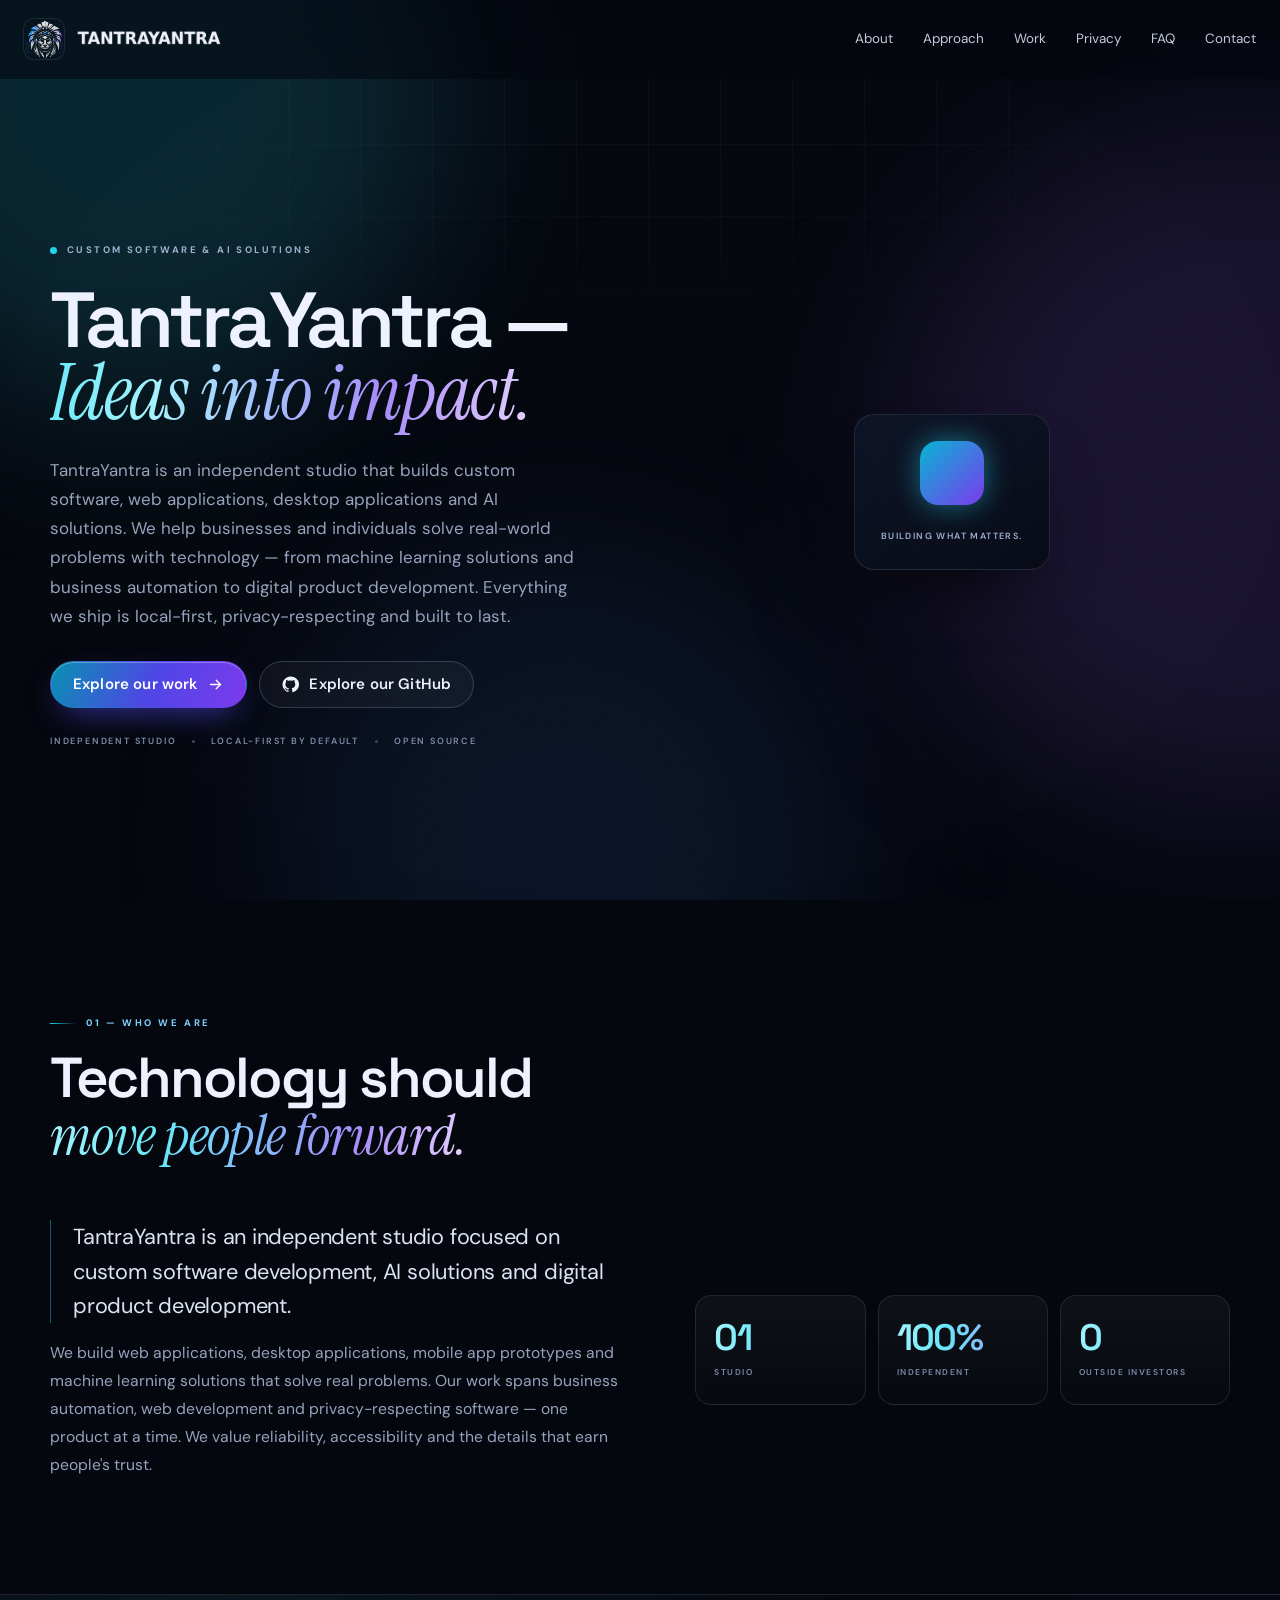
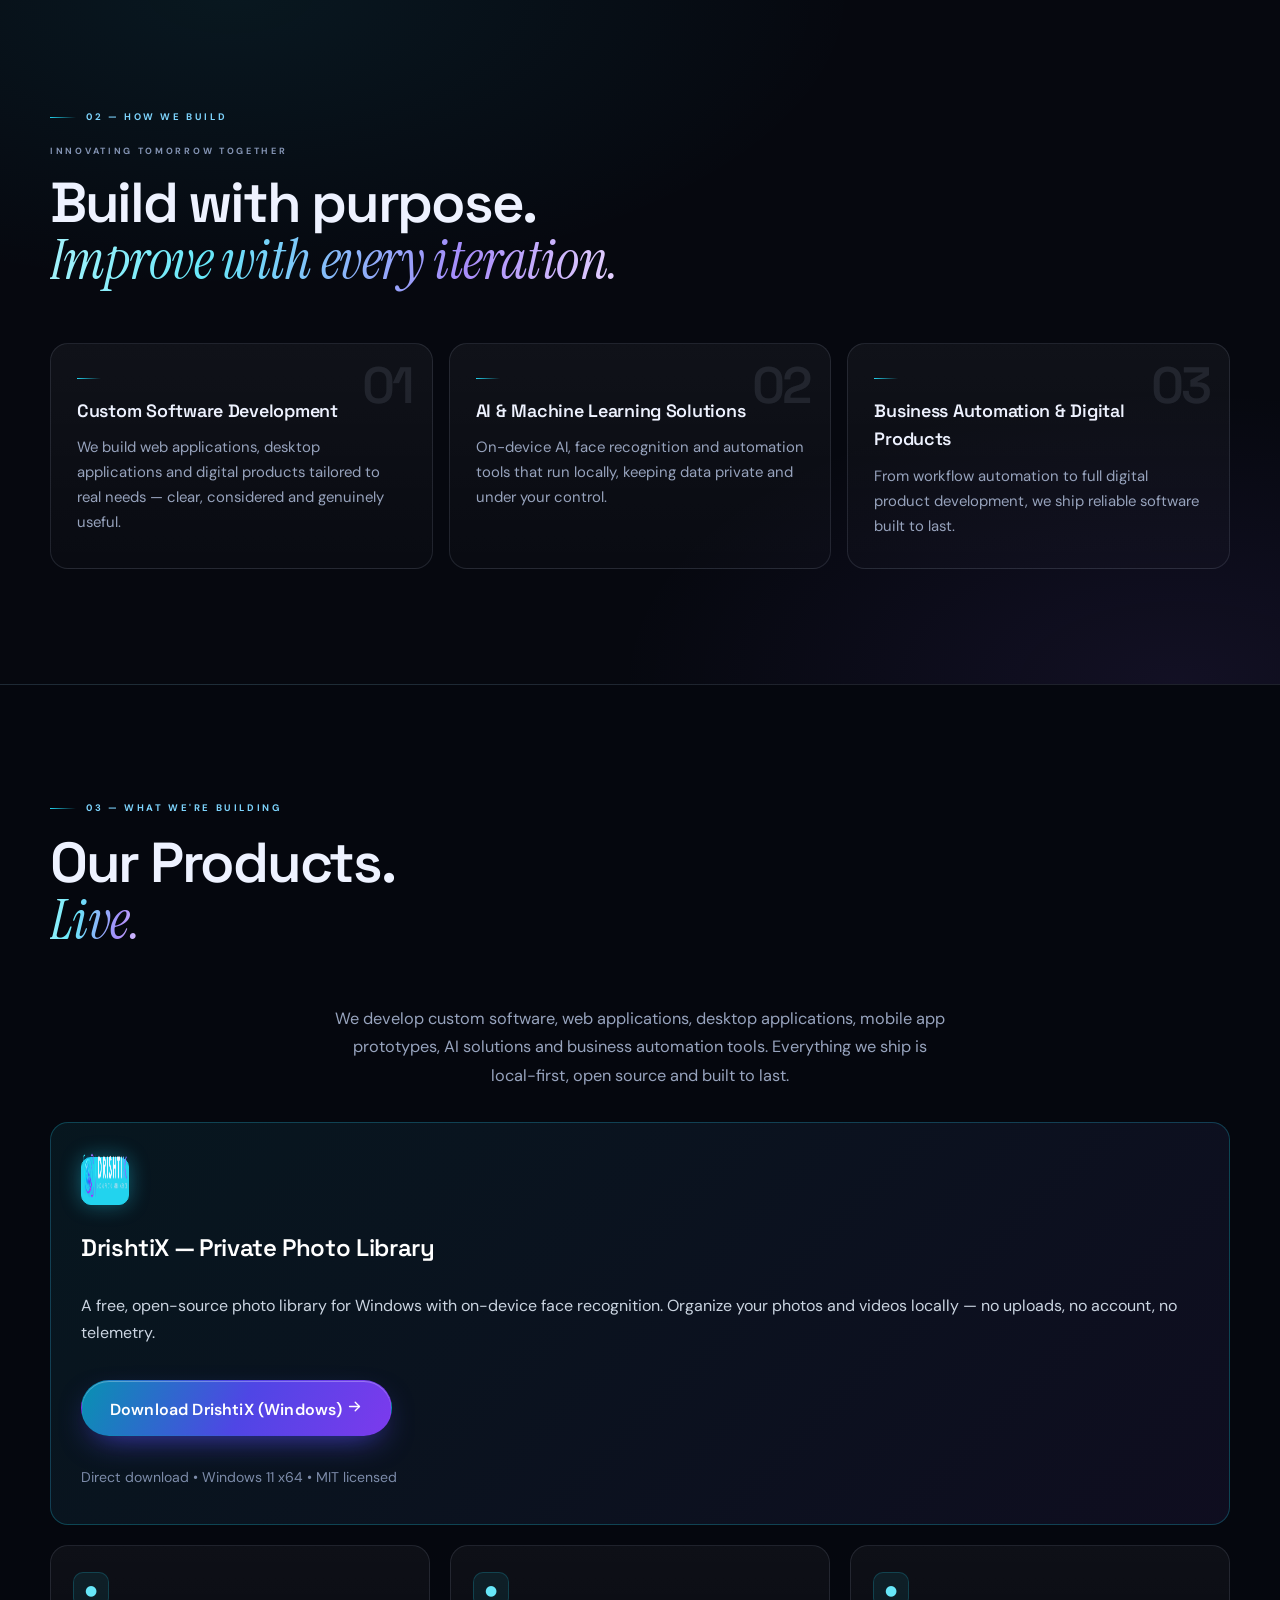
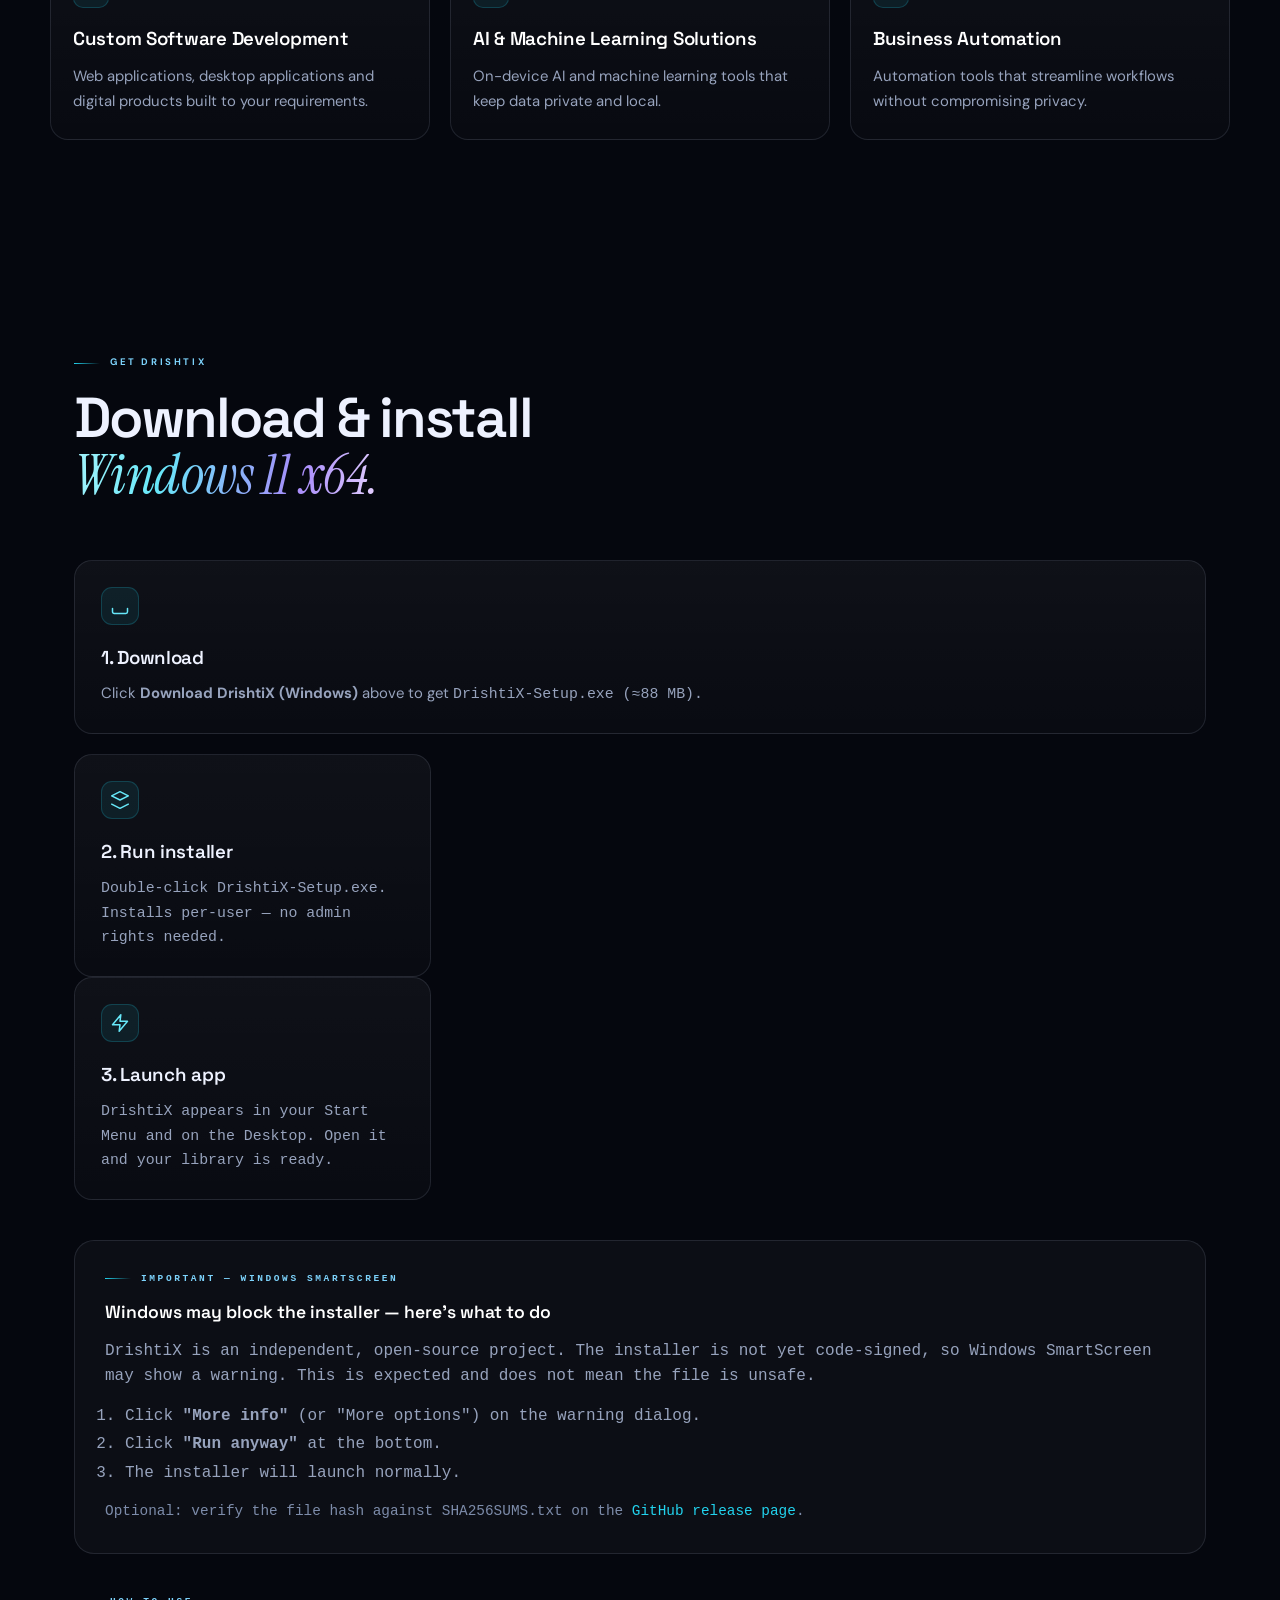
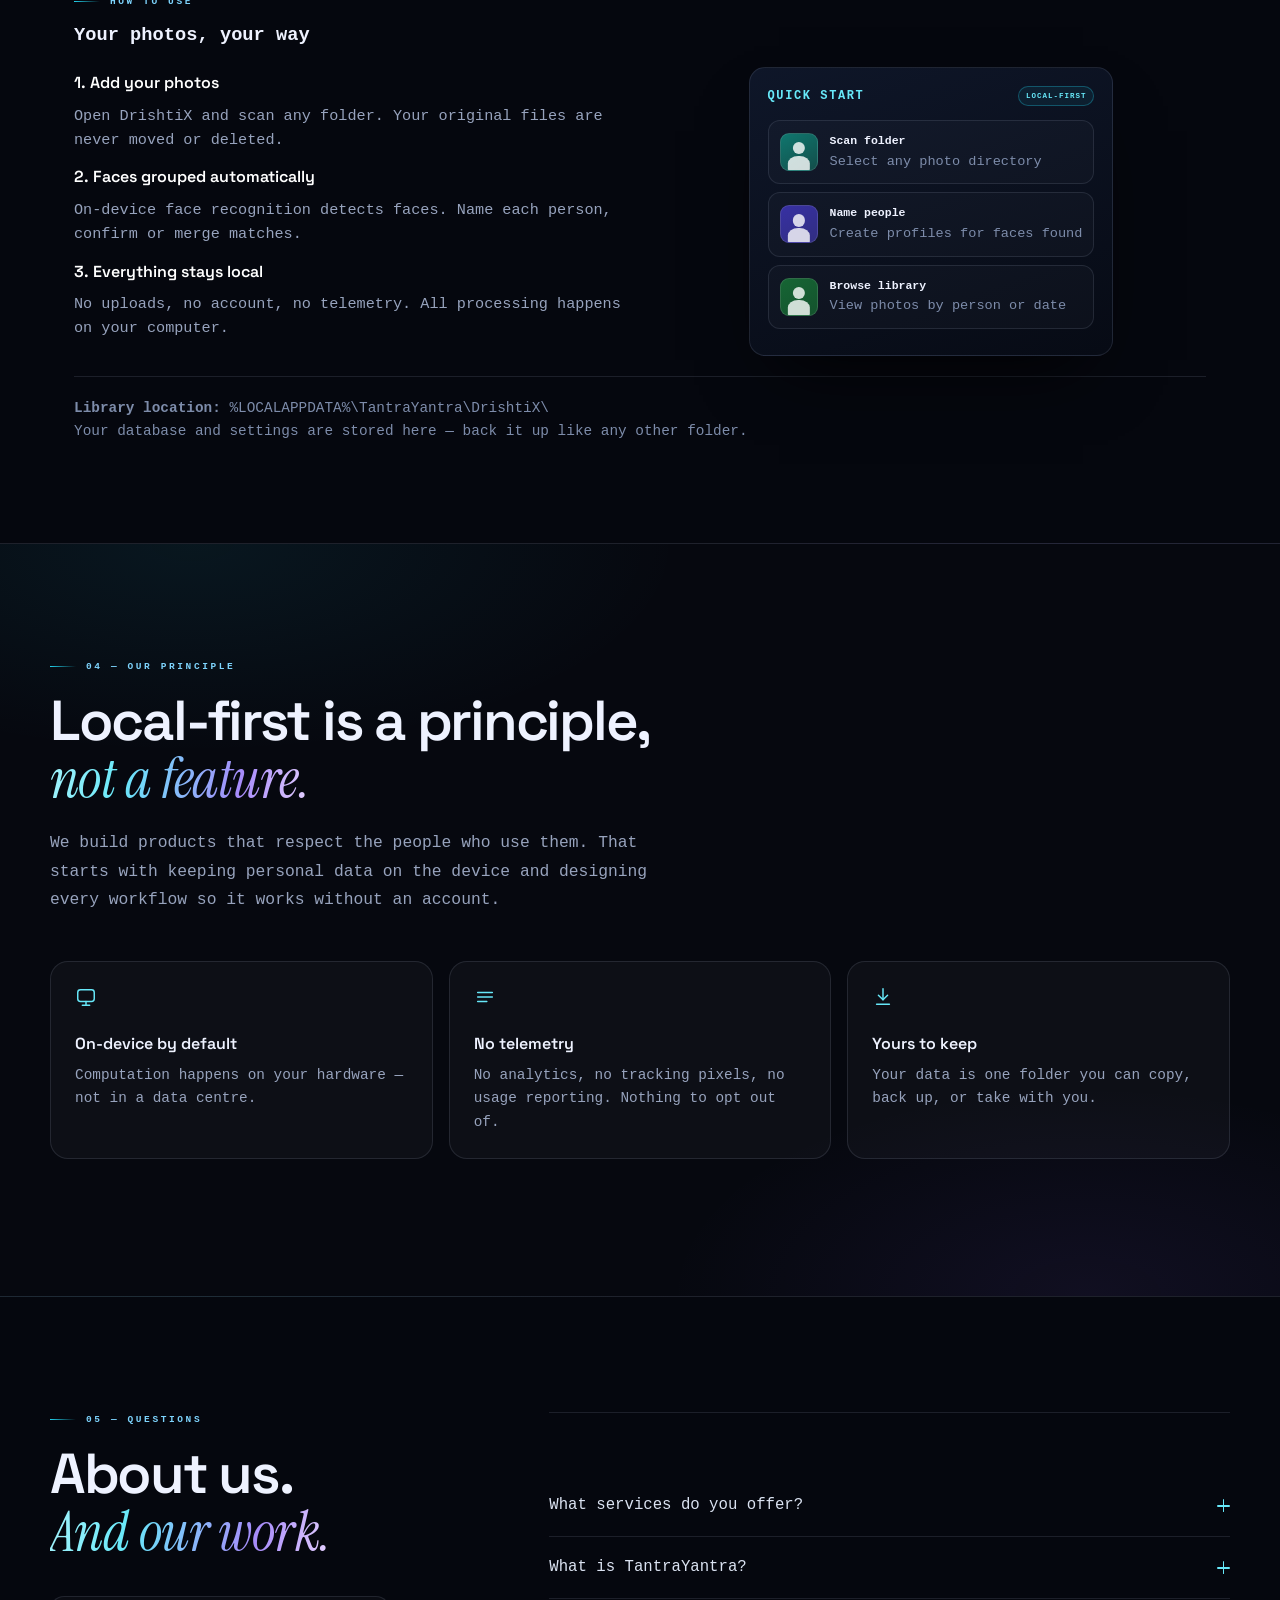
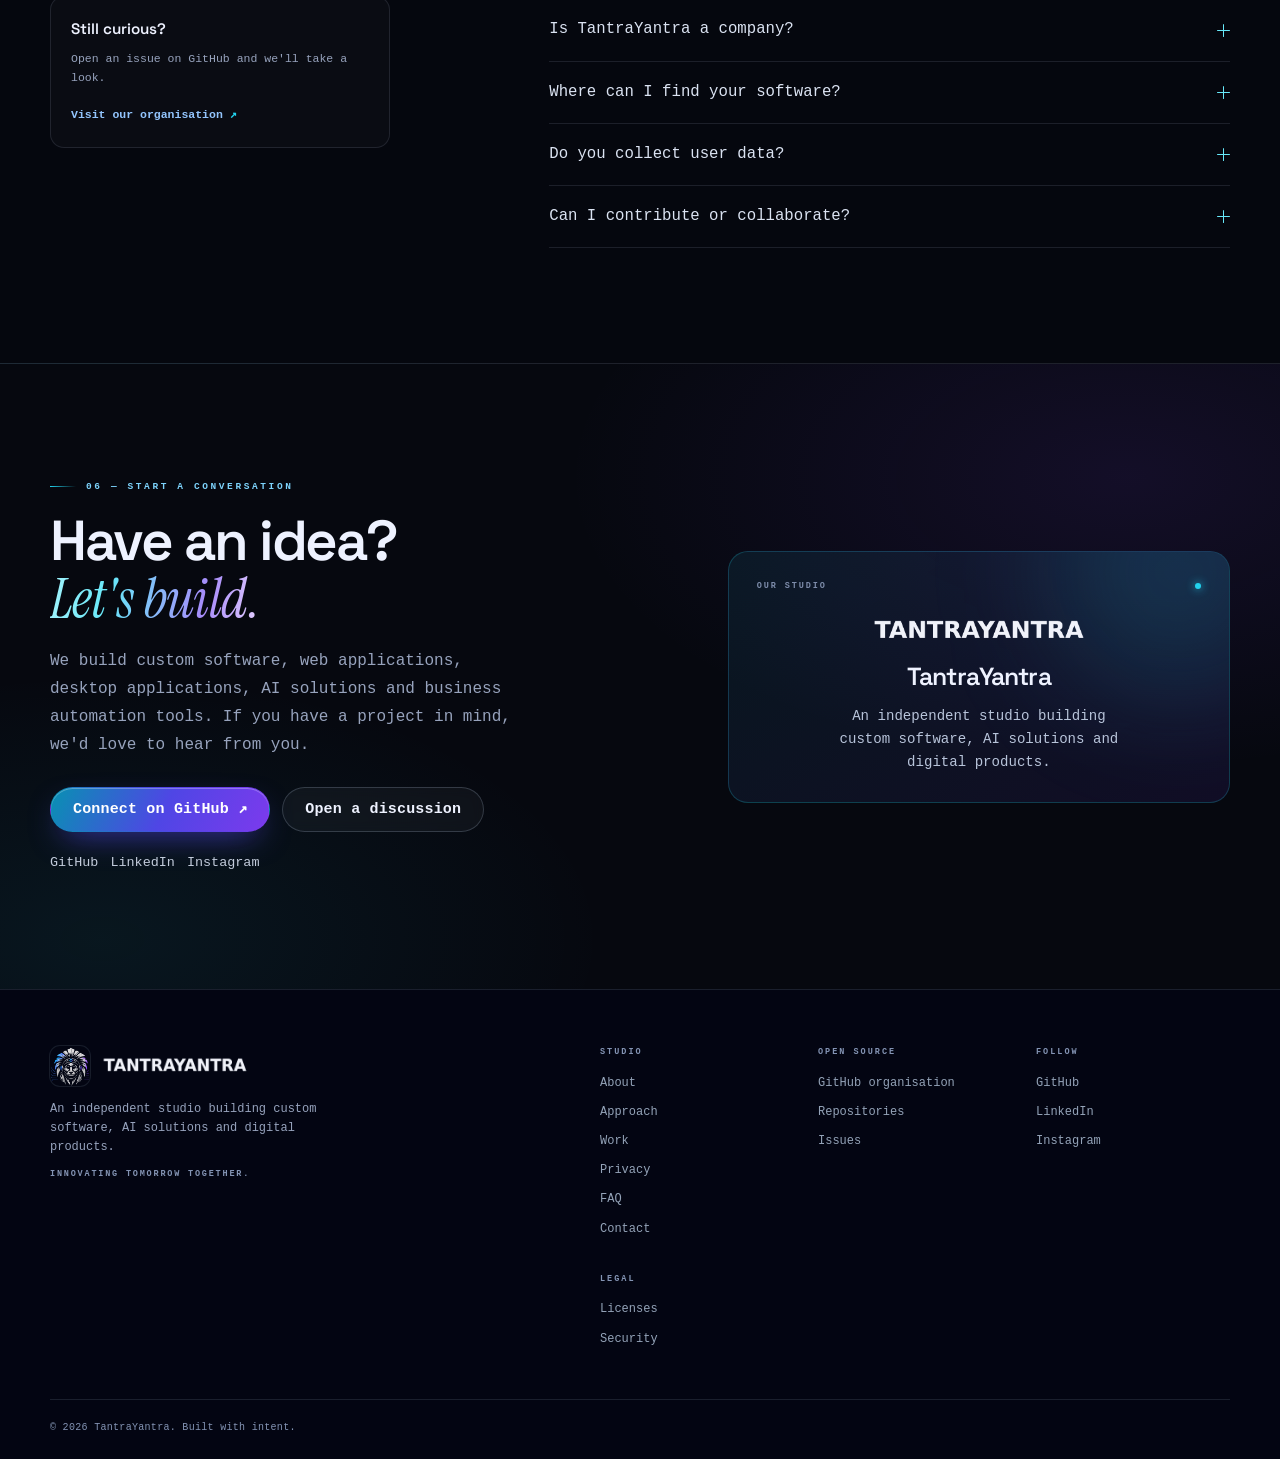
==== commit 11640fd2: "Remove download button icon, move DrishtiX logo above product title" ====
--- a/index.html
+++ b/index.html
@@ -210,7 +210,7 @@
     <div class="work-grid">
       <article class="work-card card-wide">
         <div class="work-mark">
-          <img src="assets/drishtix-logo.png?v=2" alt="DrishtiX" width="32" height="32" loading="lazy" style="width:32px;height:32px;border-radius:8px">
+          <img src="assets/drishtix-logo.png?v=2" alt="DrishtiX" width="48" height="48" loading="lazy" style="width:48px;height:48px;border-radius:12px;margin-bottom:14px;display:block">
         </div>
         <h3>DrishtiX — Private Photo Library</h3>
         <p>
@@ -219,7 +219,6 @@
           no account, no telemetry.
         </p>
         <a class="btn btn-primary btn-lg" href="https://github.com/TantraYantra/drishtix/releases/latest/download/DrishtiX-Setup.exe" style="margin-top:18px;display:inline-block">
-          <img src="assets/drishtix-logo.png?v=2" alt="DrishtiX" width="18" height="18" loading="lazy" style="width:18px;height:18px;border-radius:4px;margin-right:8px;vertical-align:-2px">
           Download DrishtiX (Windows)
           <svg viewBox="0 0 24 24" width="17" height="17" fill="none" stroke="currentColor" stroke-width="1.9" stroke-linecap="round" stroke-linejoin="round" aria-hidden="true"><path d="M5 12h14"/><path d="m13 6 6 6-6 6"/></svg>
         </a>
--- a/styles.css
+++ b/styles.css
@@ -860,6 +860,12 @@
 }
 .work-card.card-wide p{
   color:#cbd5e1;font-size:1rem;line-height:1.7;margin:0;
+}
+.work-card.card-wide .work-mark{
+  display:flex;justify-content:center;margin-bottom:8px;
+}
+.work-card.card-wide .work-mark img{
+  width:48px;height:48px;border-radius:12px;
 }
 .work-card.card-wide .btn{
   align-self:flex-start;
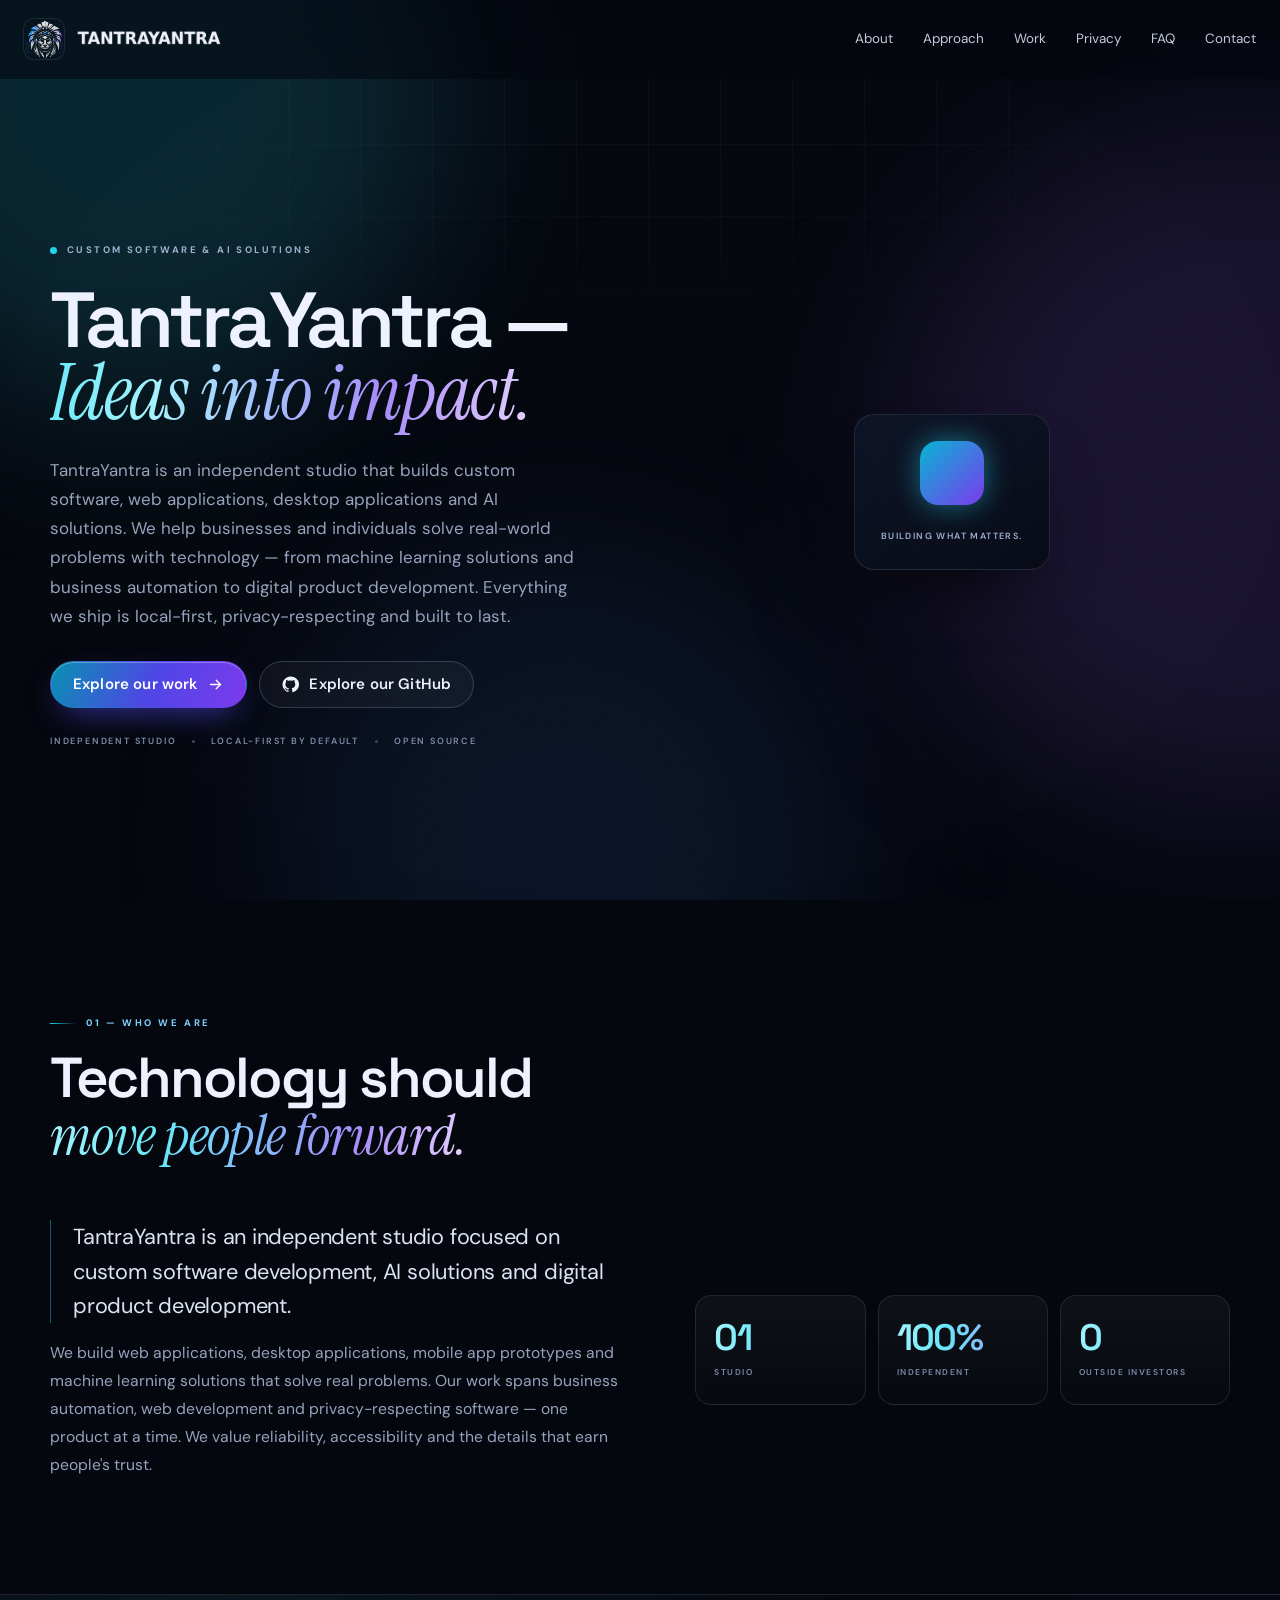
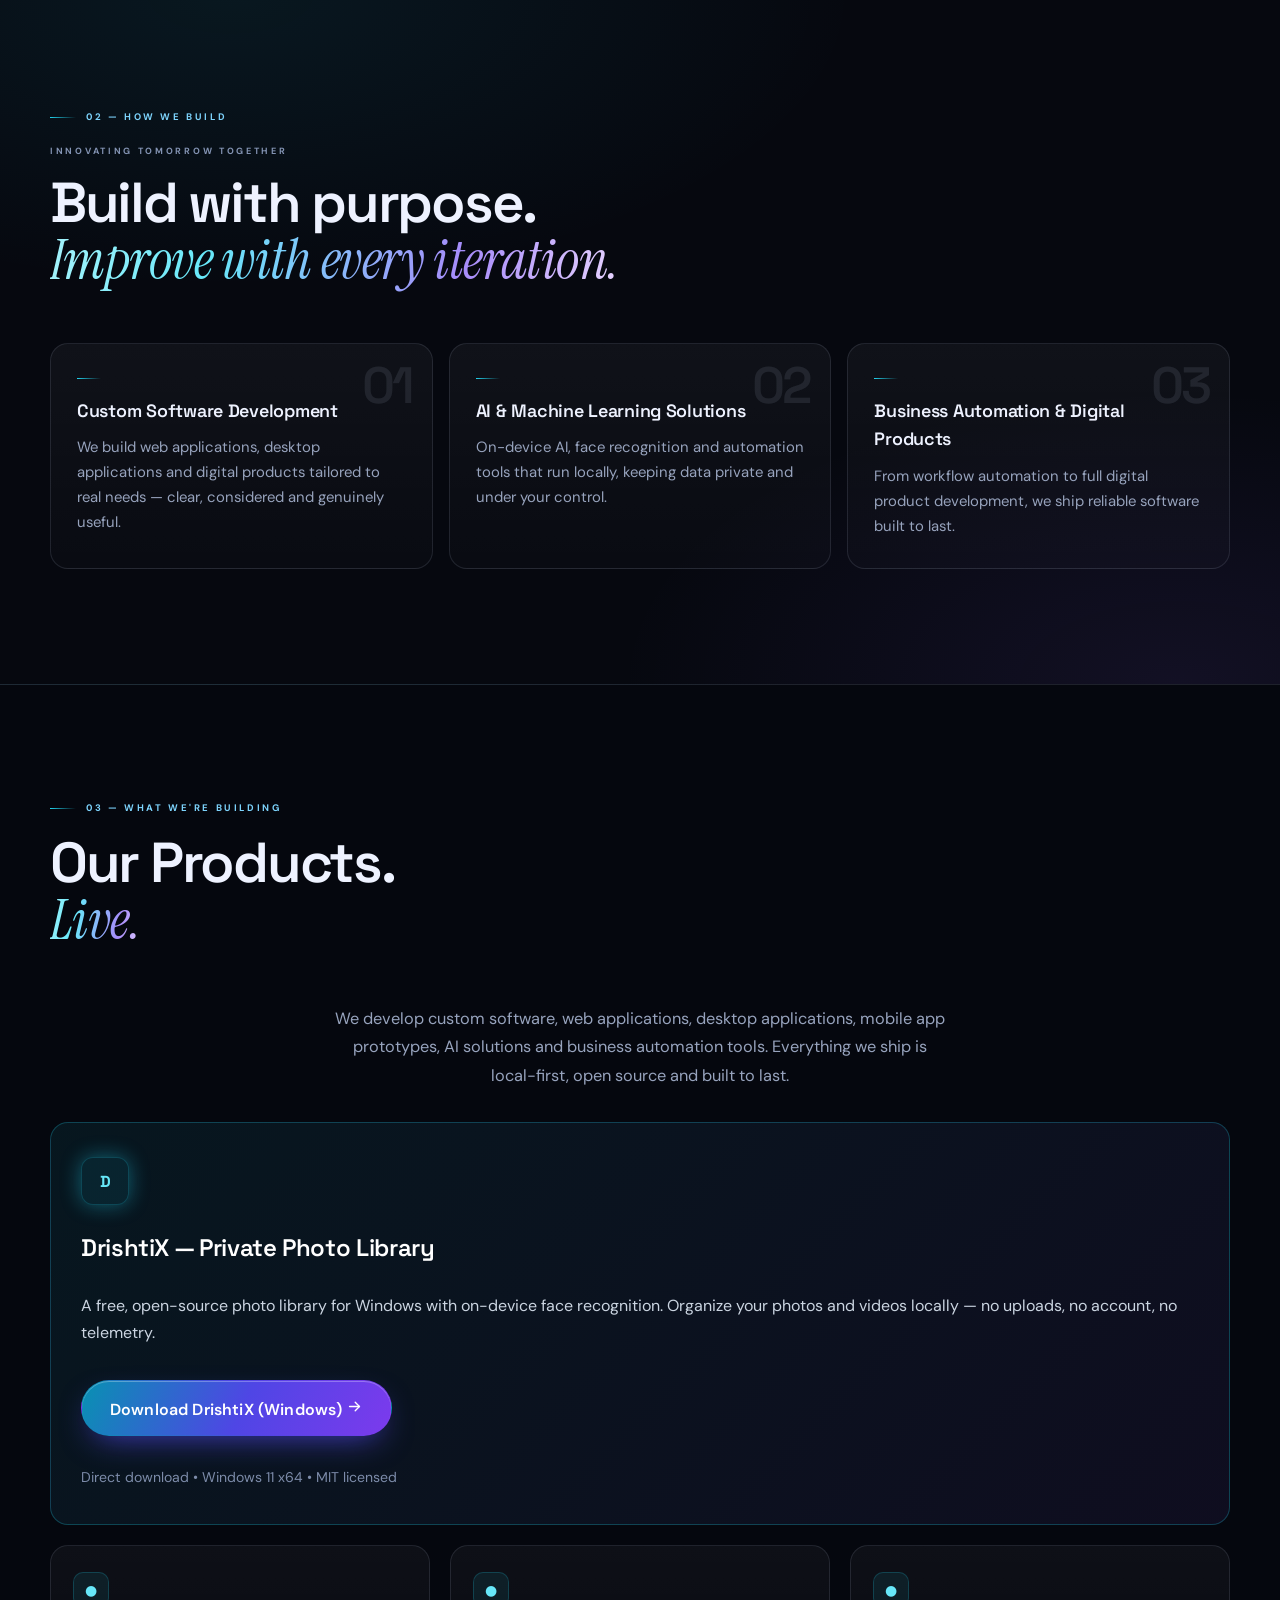
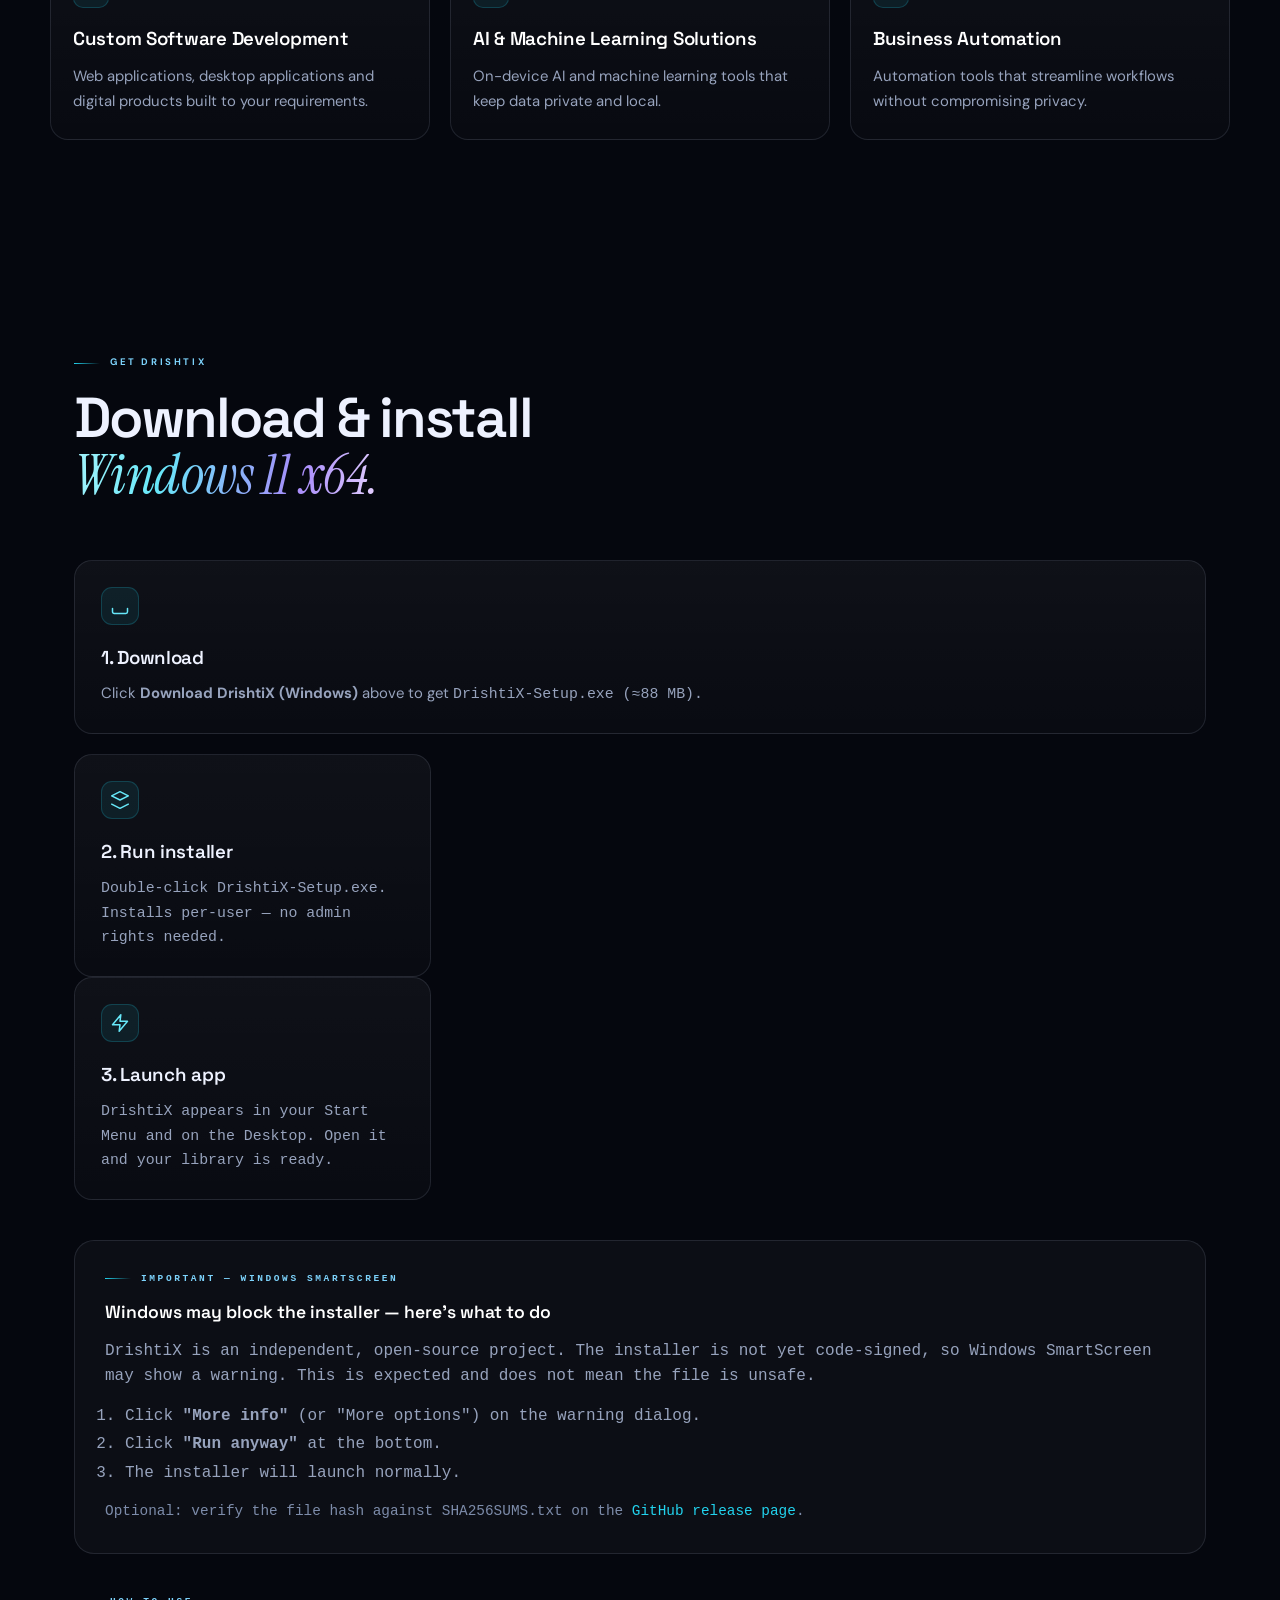
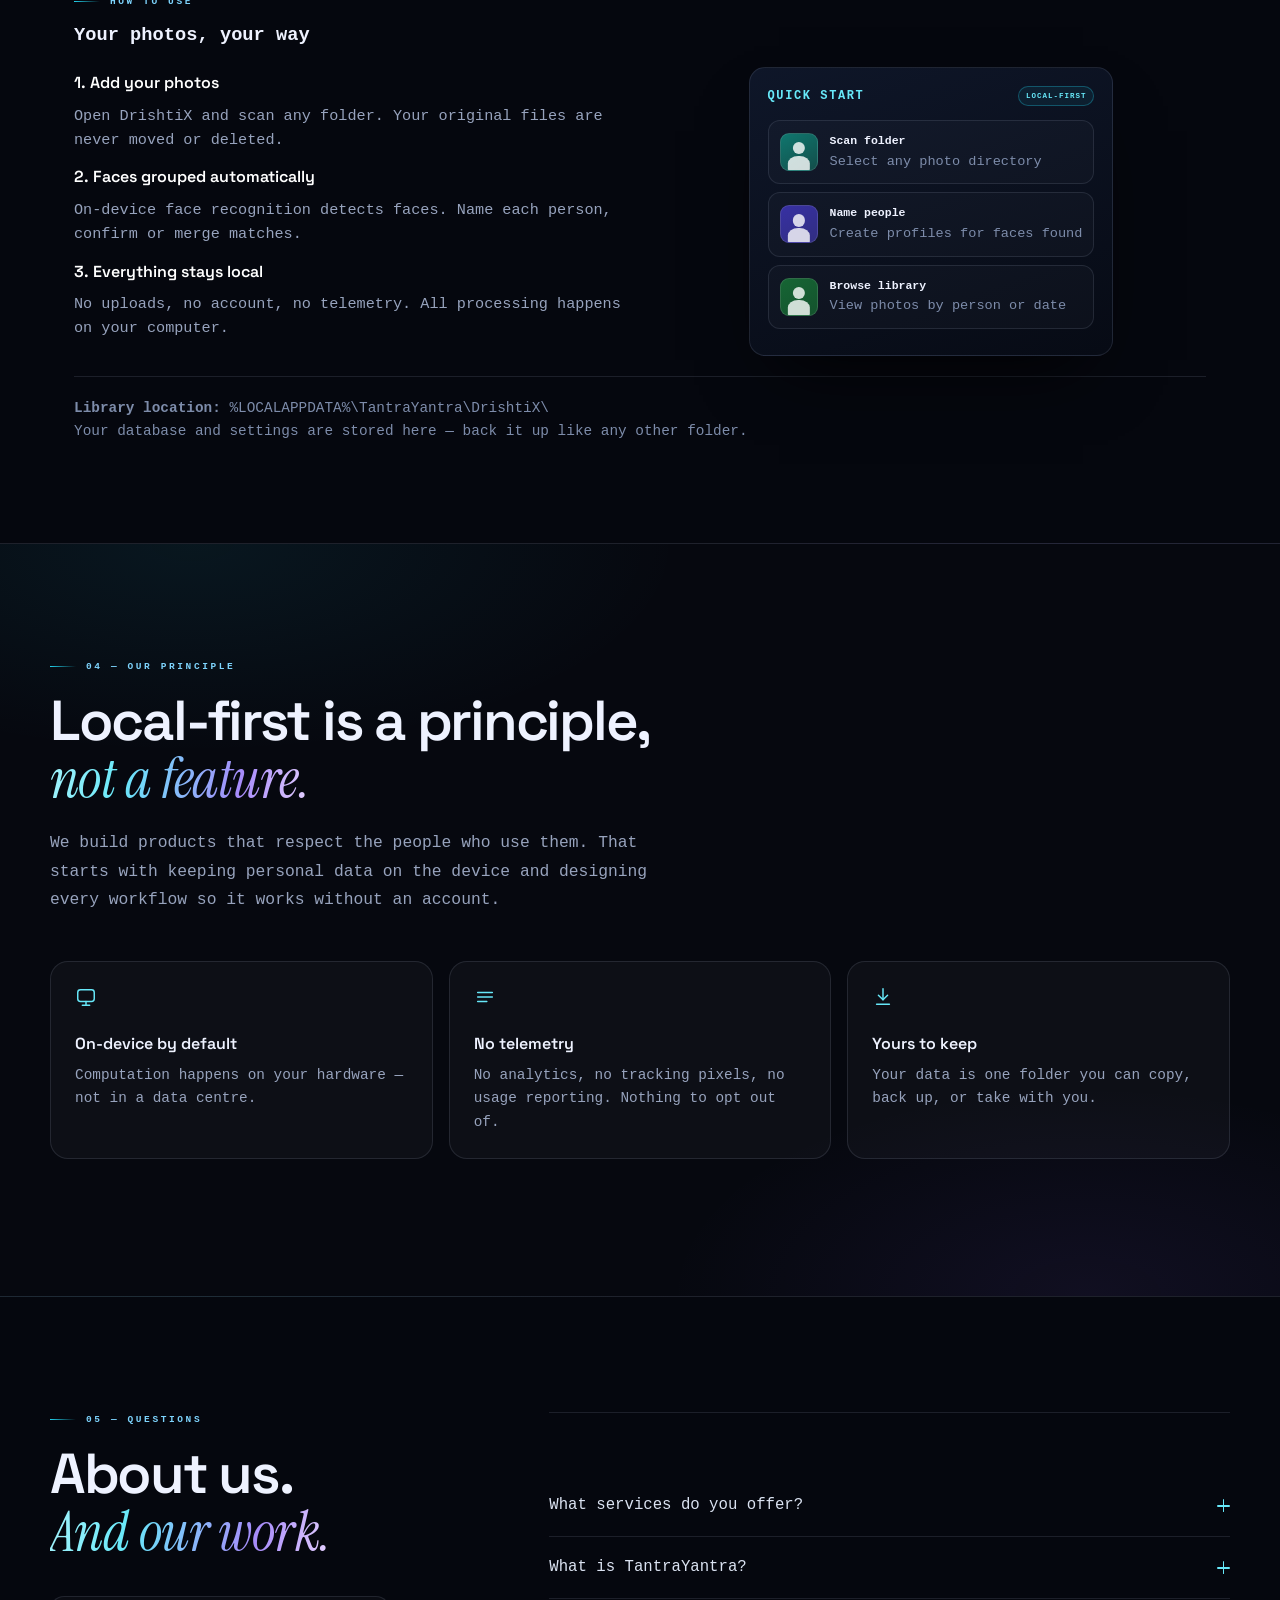
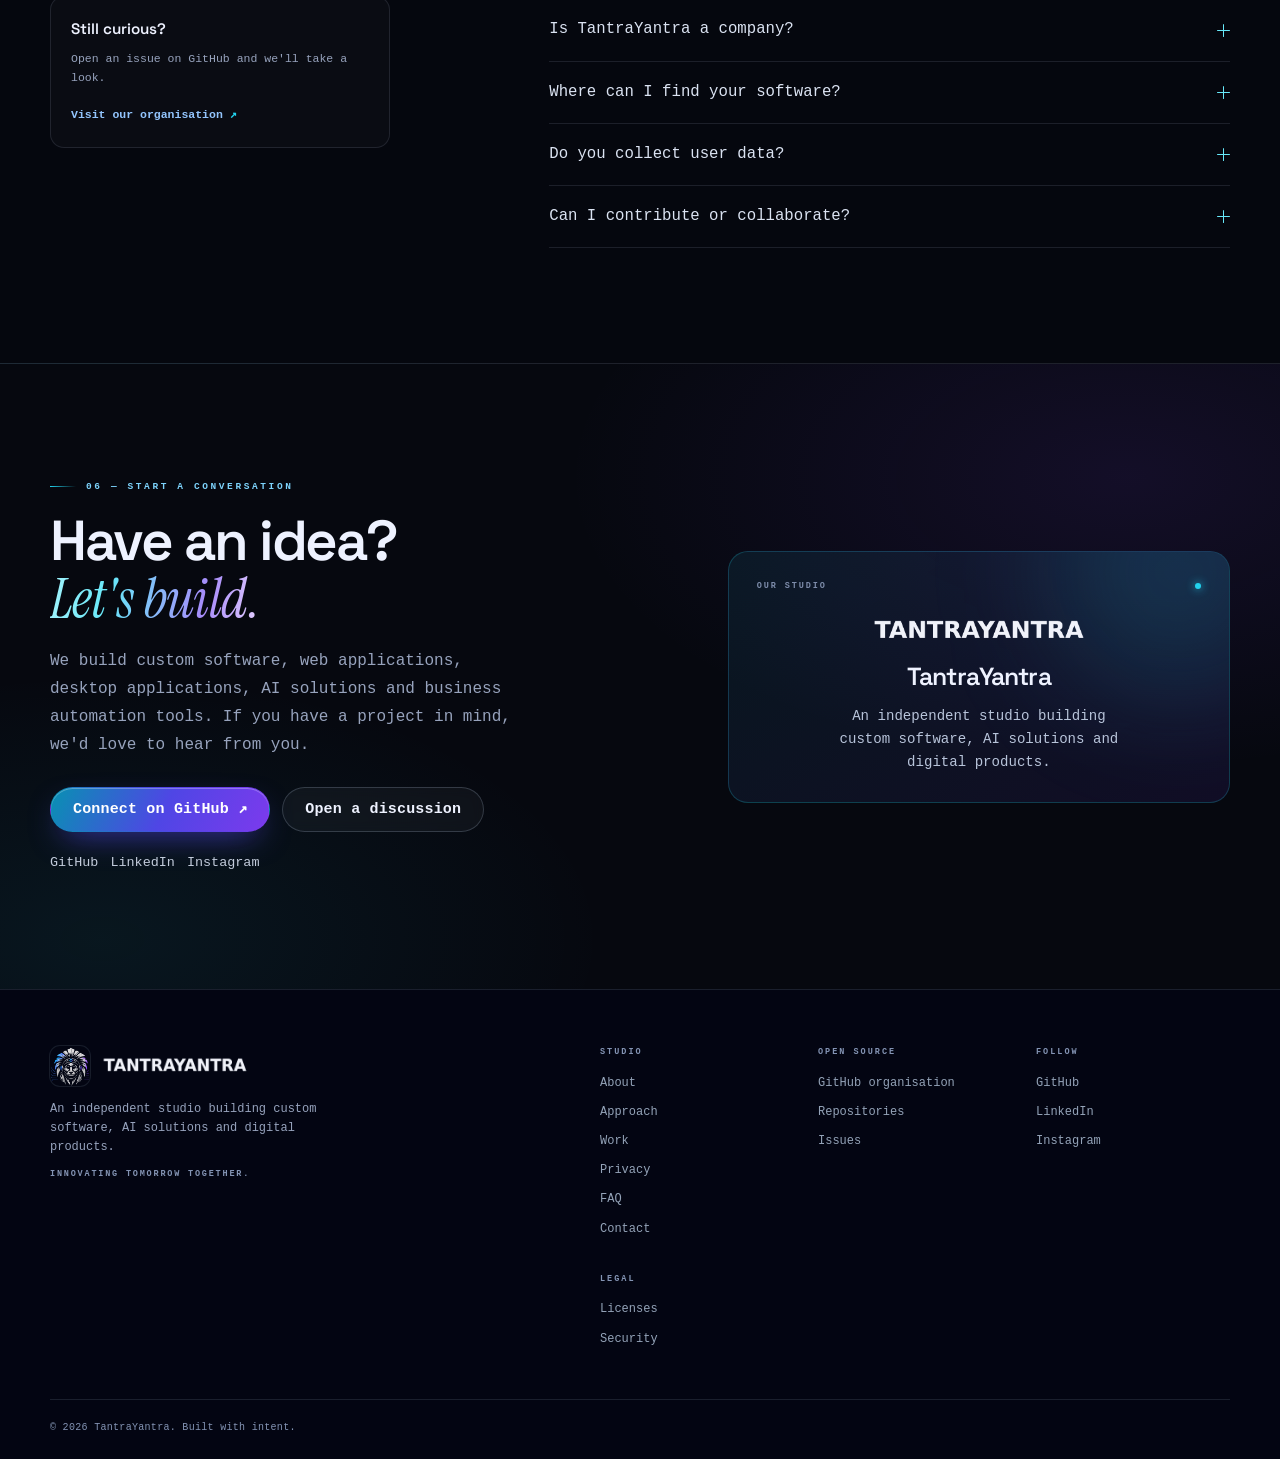
==== commit 4167fc57: "Remove logo image with name, use simple letter mark for DrishtiX card" ====
--- a/index.html
+++ b/index.html
@@ -209,9 +209,7 @@
 
     <div class="work-grid">
       <article class="work-card card-wide">
-        <div class="work-mark">
-          <img src="assets/drishtix-logo.png?v=2" alt="DrishtiX" width="48" height="48" loading="lazy" style="width:48px;height:48px;border-radius:12px;margin-bottom:14px;display:block">
-        </div>
+        <div class="work-mark">D</div>
         <h3>DrishtiX — Private Photo Library</h3>
         <p>
           A free, open-source photo library for Windows with on-device face
--- a/styles.css
+++ b/styles.css
@@ -863,9 +863,14 @@
 }
 .work-card.card-wide .work-mark{
   display:flex;justify-content:center;margin-bottom:8px;
-}
-.work-card.card-wide .work-mark img{
   width:48px;height:48px;border-radius:12px;
+  background:rgba(34,211,238,.08);
+  border:1px solid rgba(34,211,238,.2);
+  color:#67e8f9;
+  font-family:var(--display);
+  font-weight:700;
+  font-size:16px;
+  align-items:center;
 }
 .work-card.card-wide .btn{
   align-self:flex-start;
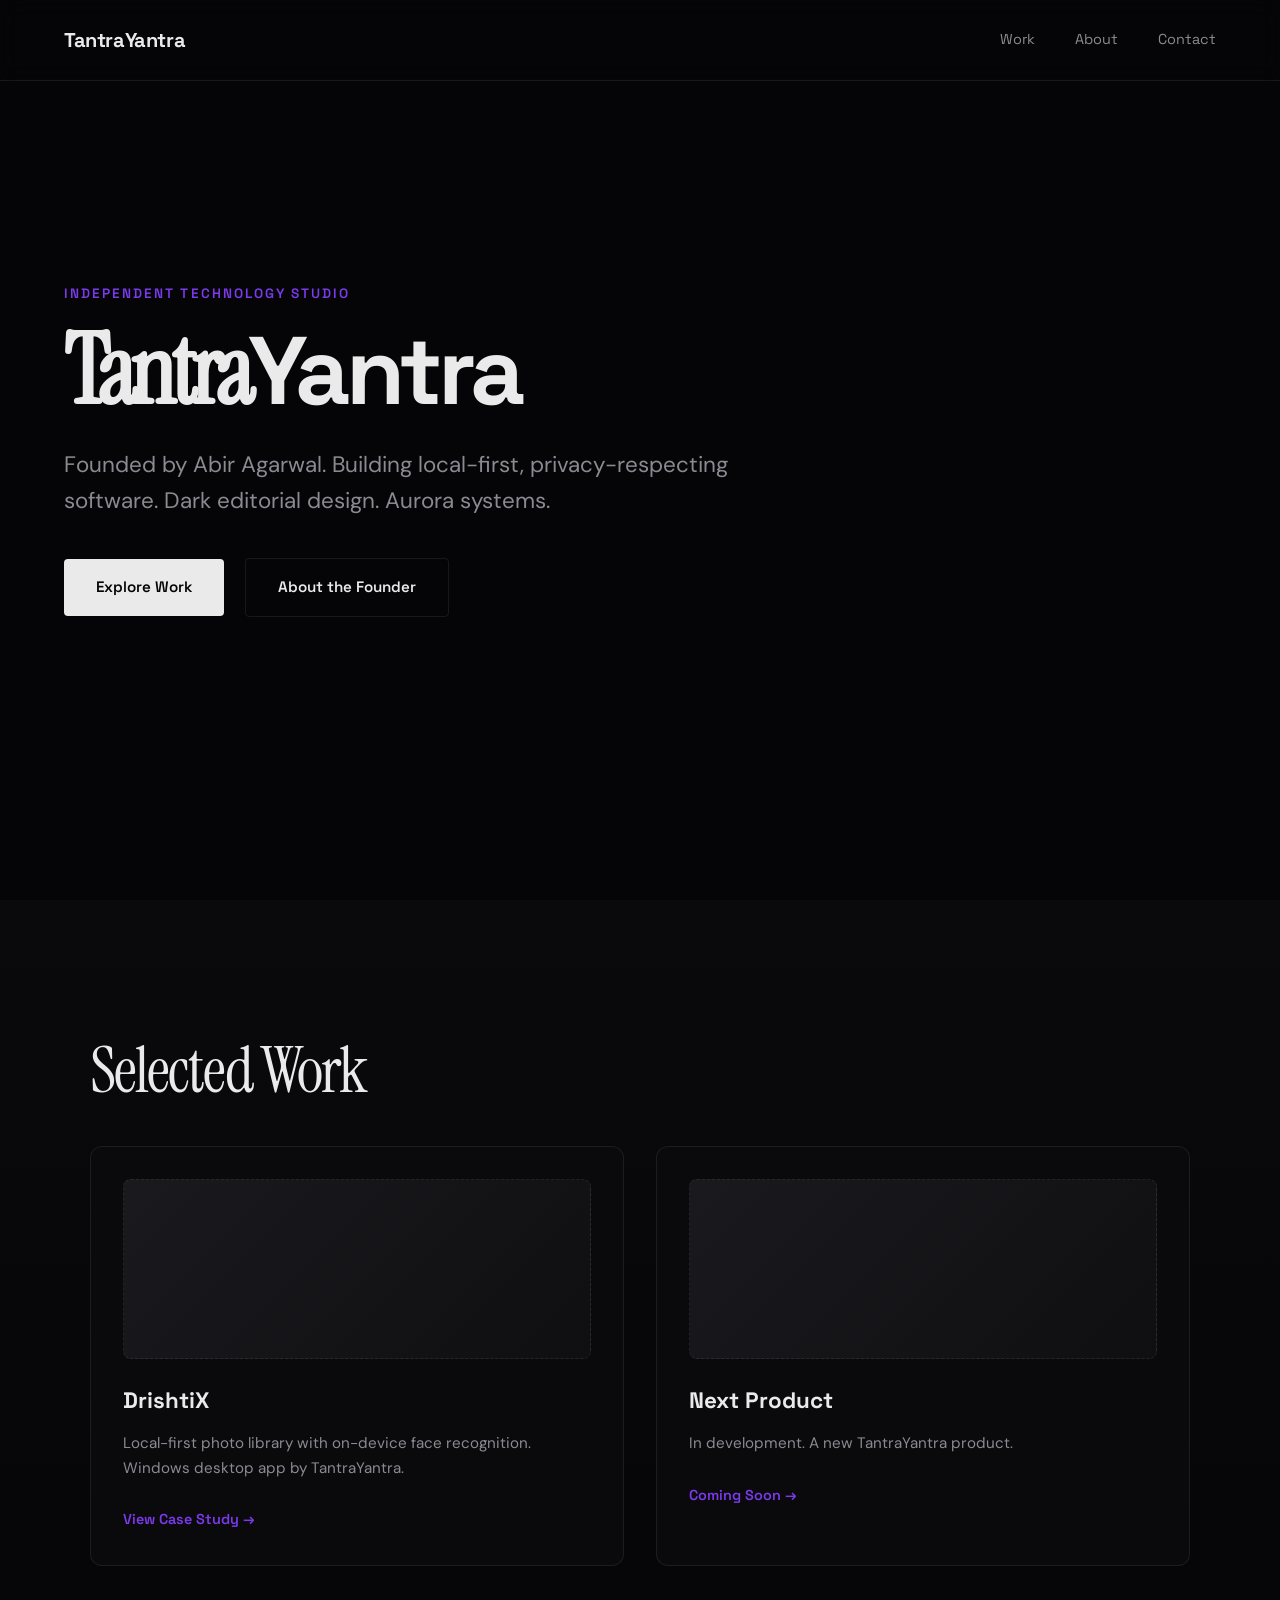
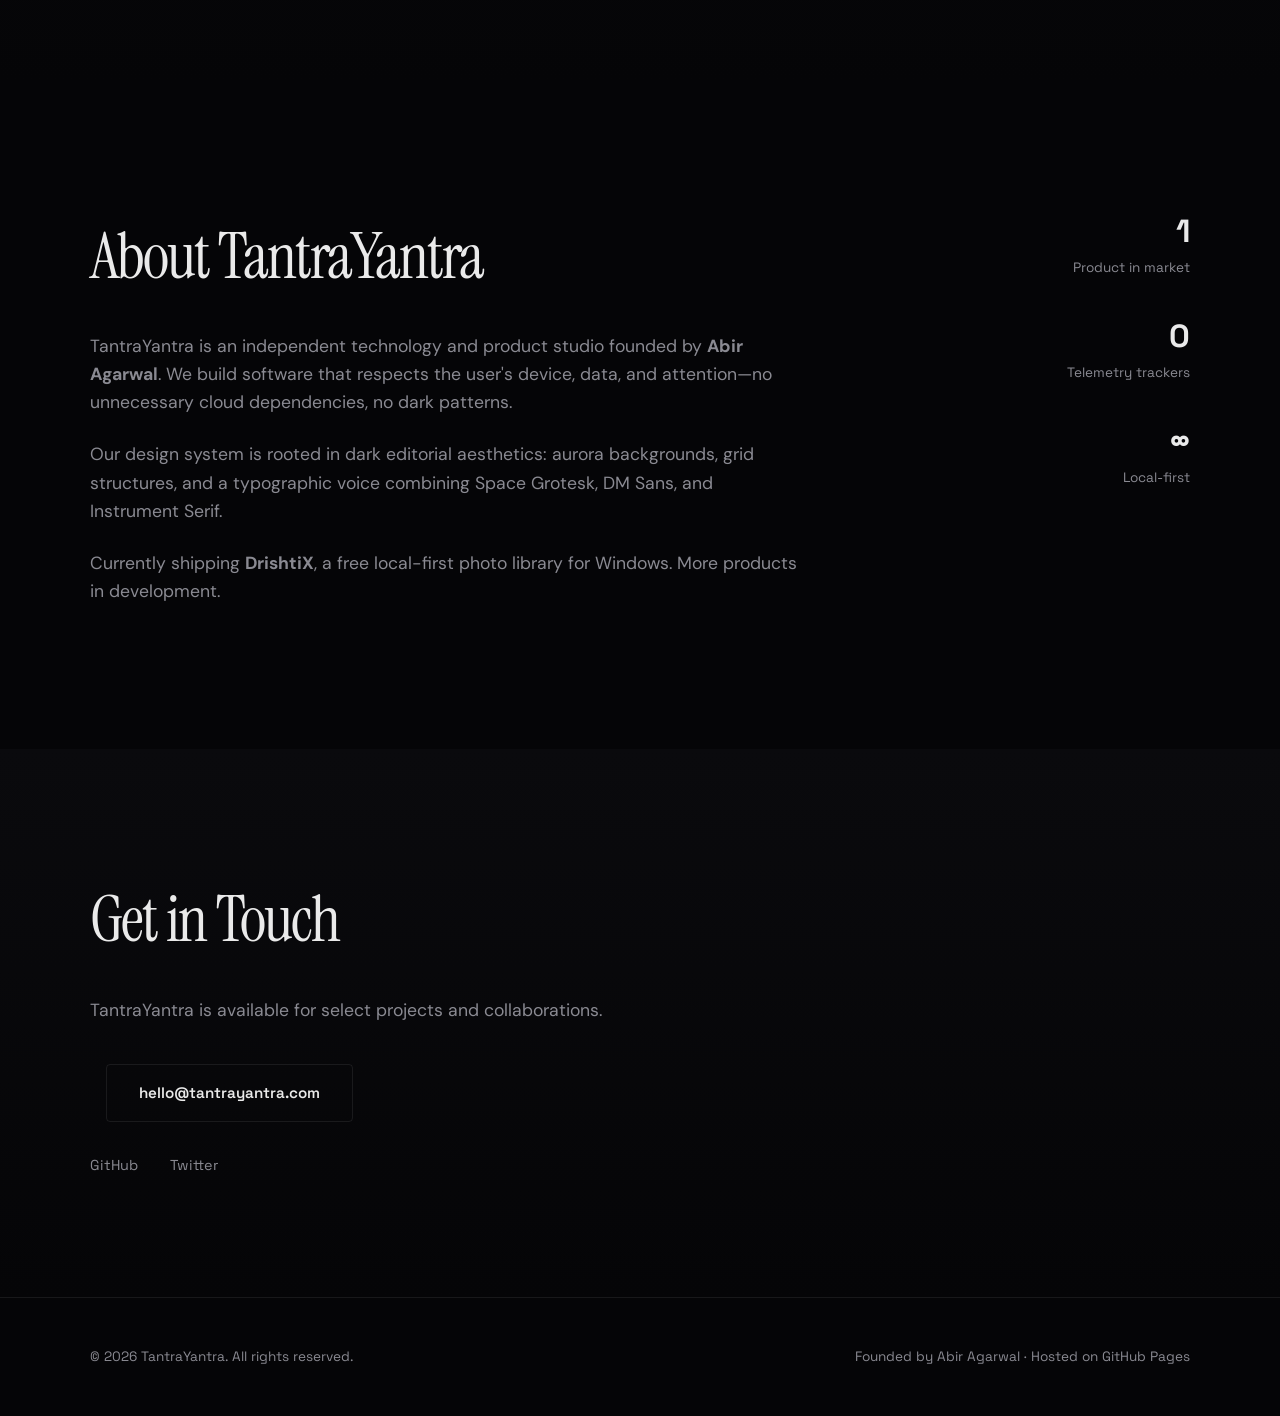
==== commit fbe0fe85: "Fix mobile responsiveness: stack footer, reduce padding, fix hero height, better breakpoints" ====
--- a/index.html
+++ b/index.html
@@ -1,500 +1,500 @@
-<!doctype html>
+<!DOCTYPE html>
 <html lang="en">
 <head>
-<meta charset="utf-8">
-<meta name="viewport" content="width=device-width,initial-scale=1">
-<meta name="theme-color" content="#05070e">
-<meta name="color-scheme" content="dark">
-<title>TantraYantra | AI Solutions, Software & Web Development</title>
-<meta name="description" content="TantraYantra builds custom websites, applications, AI solutions and automation tools to solve real-world problems through technology.">
-<link rel="canonical" href="https://tantrayantra.github.io/tantrayantra-website/">
-
-<meta property="og:type" content="website">
-<meta property="og:site_name" content="TantraYantra">
-<meta property="og:title" content="TantraYantra | AI Solutions, Software & Web Development">
-<meta property="og:description" content="TantraYantra builds custom websites, applications, AI solutions and automation tools to solve real-world problems through technology.">
-<meta property="og:url" content="https://tantrayantra.github.io/tantrayantra-website/">
-<meta property="og:image" content="https://tantrayantra.github.io/tantrayantra-website/assets/og-tantrayantra.png">
-<meta property="og:image:width" content="1200">
-<meta property="og:image:height" content="630">
-<meta property="og:image:alt" content="TantraYantra — ideas into impact">
-<meta name="twitter:card" content="summary_large_image">
-<meta name="twitter:title" content="TantraYantra | AI Solutions, Software & Web Development">
-<meta name="twitter:description" content="TantraYantra builds custom websites, applications, AI solutions and automation tools to solve real-world problems through technology.">
-<meta name="twitter:image" content="https://tantrayantra.github.io/tantrayantra-website/assets/og-tantrayantra.png">
-
-<link rel="icon" type="image/png" href="assets/favicon.png">
-<link rel="apple-touch-icon" href="assets/favicon.png">
-<link rel="preconnect" href="https://fonts.googleapis.com">
-<link rel="preconnect" href="https://fonts.gstatic.com" crossorigin>
-<link href="https://fonts.googleapis.com/css2?family=DM+Sans:opsz,wght@9..40,400;9..40,500;9..40,600;9..40,700&family=Instrument+Serif:ital@0;1&family=Space+Grotesk:wght@400;500;600;700&display=swap" rel="stylesheet">
-<link rel="stylesheet" href="styles.css">
-
-<script type="application/ld+json">
-{
-  "@context": "https://schema.org",
-  "@type": "Organization",
-  "name": "TantraYantra",
-  "url": "https://tantrayantra.github.io/tantrayantra-website/",
-  "logo": "https://tantrayantra.github.io/tantrayantra-website/assets/tantrayantra-wordmark.png?v=2",
-  "description": "TantraYantra builds custom websites, applications, AI solutions and automation tools to solve real-world problems through technology.",
-  "sameAs": [
-    "https://github.com/TantraYantra",
-    "https://www.linkedin.com/company/tantrayantra",
-    "https://www.instagram.com/tantrayantra.official"
-  ]
-}
-</script>
-<script type="application/ld+json">
-{
-  "@context": "https://schema.org",
-  "@type": "WebPage",
-  "name": "TantraYantra | AI Solutions, Software & Web Development",
-  "url": "https://tantrayantra.github.io/tantrayantra-website/",
-  "description": "TantraYantra builds custom websites, applications, AI solutions and automation tools to solve real-world problems through technology.",
-  "isPartOf": {
-    "@type": "Website",
-    "name": "TantraYantra",
-    "url": "https://tantrayantra.github.io/tantrayantra-website/"
-  }
-}
-</script>
+  <meta charset="UTF-8" />
+  <meta name="viewport" content="width=device-width, initial-scale=1.0" />
+  <meta http-equiv="X-UA-Compatible" content="IE=edge" />
+
+  <title>TantraYantra — Independent Technology Studio</title>
+
+  <meta name="description" content="TantraYantra is an independent technology and product studio founded by Abir Agarwal. We build local-first, privacy-respecting software with dark editorial design, aurora systems, and on-device AI.">
+  <meta name="author" content="Abir Agarwal">
+  <meta name="keywords" content="TantraYantra, Abir Agarwal, independent technology studio, local-first software, privacy respecting software, DrishtiX">
+
+  <link rel="canonical" href="https://tantrayantra.github.io/tantrayantra-website/" />
+
+  <link rel="preconnect" href="https://fonts.googleapis.com">
+  <link rel="preconnect" href="https://fonts.gstatic.com" crossorigin>
+  <link href="https://fonts.googleapis.com/css2?family=DM+Sans:ital,opsz,wght@0,9..40,100..1000;1,9..40,100..1000&family=Instrument+Serif:ital,opsz@0,9..100;1,9..100&family=Space+Grotesk:wght@300;400;600;800&display=swap" rel="stylesheet">
+
+  <meta property="og:type" content="website">
+  <meta property="og:url" content="https://tantrayantra.github.io/tantrayantra-website/">
+  <meta property="og:title" content="TantraYantra — Independent Technology Studio">
+  <meta property="og:description" content="TantraYantra is an independent technology and product studio founded by Abir Agarwal. We build local-first, privacy-respecting software with dark editorial design, aurora systems, and on-device AI.">
+  <meta property="og:site_name" content="TantraYantra">
+  <meta property="og:image" content="https://tantrayantra.github.io/tantrayantra-website/assets/og-image.png">
+
+  <meta name="twitter:card" content="summary_large_image">
+  <meta name="twitter:creator" content="@tantrayantra">
+  <meta name="twitter:title" content="TantraYantra — Independent Technology Studio">
+  <meta name="twitter:description" content="TantraYantra is an independent technology and product studio founded by Abir Agarwal.">
+
+  <style>
+    :root {
+      --bg: #050507;
+      --surface: #0a0a0d;
+      --text: #eaeaea;
+      --text-muted: #8a8a92;
+      --accent: #7c3aed;
+      --accent-glow: rgba(124, 58, 237, 0.35);
+      --border: rgba(255, 255, 255, 0.08);
+      --font-display: 'Space Grotesk', sans-serif;
+      --font-sans: 'DM Sans', sans-serif;
+      --font-serif: 'Instrument Serif', serif;
+    }
+
+    * { box-sizing: border-box; margin: 0; padding: 0; }
+
+    html { scroll-behavior: smooth; }
+
+    body {
+      background-color: var(--bg);
+      color: var(--text);
+      font-family: var(--font-sans);
+      font-size: 18px;
+      line-height: 1.6;
+      overflow-x: hidden;
+      -webkit-font-smoothing: antialiased;
+    }
+
+    /* --- Aurora / Grid Background --- */
+    #canvas-container {
+      position: fixed;
+      top: 0; left: 0;
+      width: 100%; height: 100vh;
+      z-index: -1;
+      pointer-events: none;
+      max-width: 100vw;
+    }
+
+    /* --- Navigation --- */
+    .navbar {
+      position: fixed;
+      top: 0; left: 0; width: 100%;
+      padding: 1.5rem 5vw;
+      display: flex; justify-content: space-between; align-items: center;
+      z-index: 100;
+      backdrop-filter: blur(12px);
+      border-bottom: 1px solid var(--border);
+    }
+
+    .nav-brand {
+      font-family: var(--font-display);
+      font-weight: 800;
+      font-size: 1.25rem;
+      letter-spacing: -0.02em;
+      color: var(--text);
+      text-decoration: none;
+    }
+
+    .nav-links { display: flex; gap: 2.5rem; align-items: center; }
+
+    .nav-links a {
+      color: var(--text-muted);
+      text-decoration: none;
+      font-family: var(--font-display);
+      font-size: 0.9rem;
+      font-weight: 400;
+      transition: color 0.3s;
+    }
+
+    .nav-links a:hover { color: var(--text); }
+
+    .nav-toggle { display: none; font-size: 1.5rem; color: var(--text); cursor: pointer; }
+
+    /* --- Sections --- */
+    .section { padding: 120px 5vw; position: relative; }
+
+    .section-dark {
+      background: linear-gradient(180deg, var(--surface) 0%, var(--bg) 100%);
+    }
+
+    .container { max-width: 1100px; margin: 0 auto; }
+
+    .section-title {
+      font-family: var(--font-serif);
+      font-size: clamp(2.5rem, 5vw, 4.5rem);
+      font-weight: 400;
+      margin-bottom: 1.5rem;
+      letter-spacing: -0.03em;
+      color: var(--text);
+    }
+
+    /* --- Hero --- */
+    #hero { min-height: 100vh; display: flex; align-items: center; padding-top: 120px; }
+
+    .hero-content { max-width: 700px; }
+
+    .hero-kicker {
+      font-family: var(--font-display);
+      font-size: 0.85rem;
+      font-weight: 600;
+      letter-spacing: 0.15em;
+      text-transform: uppercase;
+      color: var(--accent);
+      display: block;
+      margin-bottom: 1rem;
+    }
+
+    .hero-title {
+      font-family: var(--font-display);
+      font-size: clamp(3rem, 8vw, 6rem);
+      font-weight: 800;
+      line-height: 1.05;
+      letter-spacing: -0.05em;
+      margin-bottom: 1.5rem;
+    }
+
+    .hero-title .serif {
+      font-family: var(--font-serif);
+      font-weight: 700;
+    }
+
+    .hero-subtitle {
+      font-size: clamp(1.1rem, 2vw, 1.4rem);
+      color: var(--text-muted);
+      margin-bottom: 2.5rem;
+      max-width: 60ch;
+    }
+
+    .cta-button {
+      display: inline-block;
+      background: var(--text);
+      color: var(--bg);
+      padding: 1rem 2rem;
+      border-radius: 4px;
+      text-decoration: none;
+      font-family: var(--font-display);
+      font-weight: 600;
+      font-size: 0.95rem;
+      transition: transform 0.2s, background 0.2s;
+    }
+
+    .cta-button:hover { transform: translateY(-2px); background: var(--accent); color: #fff; }
+
+    .cta-outline {
+      background: transparent;
+      color: var(--text);
+      border: 1px solid var(--border);
+      margin-left: 1rem;
+    }
+
+    .cta-outline:hover { background: rgba(255,255,255,0.05); }
+
+    /* --- Work Grid --- */
+    .work-grid {
+      display: grid;
+      grid-template-columns: repeat(auto-fit, minmax(280px, 1fr));
+      gap: 2rem;
+    }
+
+    .work-card {
+      background: var(--surface);
+      border: 1px solid var(--border);
+      border-radius: 12px;
+      padding: 2rem;
+      transition: border-color 0.3s, transform 0.3s;
+    }
+
+    .work-card:hover { border-color: var(--accent); transform: translateY(-4px); }
+
+    .work-card-media {
+      width: 100%; height: 180px;
+      background: linear-gradient(135deg, #1a1a1e, #0f0f12);
+      border-radius: 8px; margin-bottom: 1.5rem;
+      border: 1px dashed var(--border);
+    }
+
+    .work-card-title {
+      font-family: var(--font-display);
+      font-size: 1.4rem;
+      margin-bottom: 0.75rem;
+      color: var(--text);
+    }
+
+    .work-card-desc {
+      color: var(--text-muted);
+      font-size: 0.95rem;
+      margin-bottom: 1.5rem;
+    }
+
+    .work-card-link {
+      color: var(--accent);
+      text-decoration: none;
+      font-family: var(--font-display);
+      font-weight: 600;
+      font-size: 0.9rem;
+    }
+
+    /* --- About --- */
+    .about-grid {
+      display: grid;
+      grid-template-columns: 1fr 320px;
+      gap: 4rem;
+      align-items: start;
+    }
+
+    .about-text p { color: var(--text-muted); margin-bottom: 1.5rem; font-size: 1.1rem; }
+
+    .about-stats { display: flex; flex-direction: column; gap: 2rem; }
+
+    .stat { text-align: right; }
+    .stat-number {
+      font-family: var(--font-display);
+      font-size: 2rem;
+      font-weight: 800;
+      color: var(--text);
+    }
+    .stat-label { font-size: 0.85rem; color: var(--text-muted); font-family: var(--font-display); }
+
+    /* --- Contact --- */
+    .contact-intro { color: var(--text-muted); margin-bottom: 2.5rem; font-size: 1.1rem; }
+
+    .socials { display: flex; gap: 2rem; margin-top: 2rem; }
+    .socials a {
+      color: var(--text-muted);
+      text-decoration: none;
+      font-family: var(--font-display);
+      font-size: 0.9rem;
+    }
+    .socials a:hover { color: var(--text); }
+
+    /* --- Footer --- */
+    footer {
+      padding: 3rem 5vw;
+      border-top: 1px solid var(--border);
+      font-size: 0.85rem;
+      color: var(--text-muted);
+      font-family: var(--font-display);
+    }
+    .footer-grid {
+      max-width: 1100px;
+      margin: 0 auto;
+      display: flex;
+      justify-content: space-between;
+      align-items: center;
+    }
+
+    /* --- Responsive --- */
+    @media (max-width: 1024px) {
+      .work-grid { grid-template-columns: repeat(2, 1fr); }
+    }
+
+    @media (max-width: 768px) {
+      body { font-size: 16px; }
+
+      .navbar { padding: 1rem 4vw; }
+      .nav-links {
+        display: none;
+        position: absolute; top: 100%; left: 0; width: 100%;
+        background: var(--surface);
+        flex-direction: column; padding: 1.5rem 4vw; gap: 1.5rem;
+        border-bottom: 1px solid var(--border);
+      }
+      .nav-links.active { display: flex; }
+      .nav-toggle { display: block; }
+
+      .section { padding: 60px 4vw; }
+      #hero { min-height: auto; padding-top: 100px; padding-bottom: 60px; }
+      .hero-content { max-width: 100%; }
+      .hero-title { font-size: 2.2rem; line-height: 1.1; }
+      .hero-subtitle { font-size: 1rem; margin-bottom: 2rem; }
+
+      .cta-button, .cta-outline {
+        display: block;
+        text-align: center;
+        margin: 0 0 1rem 0;
+        width: 100%;
+        max-width: 260px;
+      }
+      .cta-outline { margin-left: 0; }
+
+      .work-grid { grid-template-columns: 1fr; }
+      .work-card { padding: 1.5rem; }
+
+      .about-grid { grid-template-columns: 1fr; gap: 2rem; }
+      .about-text p { font-size: 1rem; }
+
+      .footer-grid {
+        flex-direction: column;
+        gap: 1rem;
+        text-align: center;
+      }
+
+      .socials {
+        justify-content: center;
+        gap: 1.5rem;
+      }
+
+      .section-title { font-size: clamp(2rem, 8vw, 3rem); }
+    }
+
+    @media (max-width: 480px) {
+      .navbar { padding: 1rem 3vw; }
+      .nav-links { padding: 1.5rem 3vw; }
+      .section { padding: 50px 3vw; }
+      #hero { padding-top: 90px; padding-bottom: 50px; }
+      .hero-title { font-size: 1.8rem; }
+      .work-card { padding: 1.25rem; }
+      .about-stats { gap: 1.5rem; }
+      .stat-number { font-size: 1.5rem; }
+    }
+  </style>
 </head>
 <body>
-<div class="aurora" aria-hidden="true">
-  <span class="aurora-a"></span>
-  <span class="aurora-b"></span>
-  <span class="aurora-c"></span>
-  <span class="grid-veil"></span>
-  <span class="grain"></span>
-</div>
-
-<header class="site-header" id="siteHeader">
-  <div class="header-inner">
-    <a class="brand" href="#top" aria-label="TantraYantra home">
-      <img class="brand-emblem" src="assets/tantrayantra-emblem.png?v=2" alt="" width="565" height="580" loading="lazy">
-      <img class="brand-wordmark" src="assets/tantrayantra-wordmark.png?v=2" alt="TantraYantra logo" title="TantraYantra — independent studio" width="1392" height="179" loading="lazy">
-    </a>
-
-    <nav class="nav" id="nav" aria-label="Primary">
+
+  <!-- Navigation -->
+  <nav class="navbar">
+    <div class="nav-brand">TantraYantra</div>
+    <div class="nav-links">
+      <a href="#work">Work</a>
       <a href="#about">About</a>
-      <a href="#approach">Approach</a>
-      <a href="#work">Work</a>
-      <a href="#privacy">Privacy</a>
-      <a href="#faq">FAQ</a>
       <a href="#contact">Contact</a>
-    </nav>
-
-    <button class="menu" id="menu" aria-label="Toggle navigation" aria-expanded="false" aria-controls="nav">
-      <span></span><span></span>
-    </button>
-  </div>
-</header>
-
-<main id="top">
-
-  <!-- HERO (studio) -->
-  <section class="hero">
-    <div class="hero-copy">
-      <div class="eyebrow"><span class="pulse"></span> CUSTOM SOFTWARE &amp; AI SOLUTIONS</div>
-
-      <h1>TantraYantra —<br> <em>Ideas into impact.</em></h1>
-
-      <p class="lead">
-        TantraYantra is an independent studio that builds custom software, web
-        applications, desktop applications and AI solutions. We help businesses
-        and individuals solve real-world problems with technology — from machine
-        learning solutions and business automation to digital product
-        development. Everything we ship is local-first, privacy-respecting and
-        built to last.
-      </p>
-
-      <div class="actions">
-        <a class="btn btn-primary" href="#work">
-          Explore our work
-          <svg viewBox="0 0 24 24" width="17" height="17" fill="none" stroke="currentColor" stroke-width="1.9" stroke-linecap="round" stroke-linejoin="round" aria-hidden="true"><path d="M5 12h14"/><path d="m13 6 6 6-6 6"/></svg>
-        </a>
-        <a class="btn btn-ghost" href="https://github.com/TantraYantra" target="_blank" rel="noreferrer">
-          <svg viewBox="0 0 24 24" width="17" height="17" fill="currentColor" aria-hidden="true"><path d="M12 .7a11.3 11.3 0 0 0-3.6 22c.6.1.8-.2.8-.5v-2c-3.1.7-3.8-1.3-3.8-1.3-.5-1.3-1.3-1.7-1.3-1.7-1-.7.1-.7.1-.7 1.1.1 1.7 1.2 1.7 1.2 1 1.7 2.6 1.2 3.3.9.1-.7.4-1.2.7-1.5-2.5-.3-5.1-1.2-5.1-5.5 0-1.2.4-2.2 1.1-3-.1-.3-.5-1.4.1-2.9 0 0 .9-.3 3 1.1a10.5 10.5 0 0 1 5.5 0c2.1-1.4 3-1.1 3-1.1.6 1.5.2 2.6.1 2.9.7.8 1.1 1.8 1.1 3 0 4.3-2.6 5.2-5.1 5.5.4.4.8 1.1.8 2.2v3.2c0 .3.2.6.8.5A11.3 11.3 0 0 0 12 .7Z"/></svg>
-          Explore our GitHub
-        </a>
+    </div>
+    <div class="nav-toggle" aria-label="Menu">☰</div>
+  </nav>
+
+  <!-- 3D Canvas Background Placeholder (Three.js can be added later) -->
+  <div id="canvas-container"></div>
+
+  <!-- Main Content -->
+  <main>
+    <section id="hero" class="section">
+      <div class="hero-content">
+        <span class="hero-kicker">Independent Technology Studio</span>
+        <h1 class="hero-title">
+          <span class="serif">Tantra</span>Yantra
+        </h1>
+        <p class="hero-subtitle">Founded by Abir Agarwal. Building local-first, privacy-respecting software. Dark editorial design. Aurora systems.</p>
+        <a href="#work" class="cta-button">Explore Work</a>
+        <a href="#about" class="cta-button cta-outline">About the Founder</a>
       </div>
-
-      <div class="hero-meta">
-        <span>Independent studio</span>
-        <span>Local-first by default</span>
-        <span>Open source</span>
+    </section>
+
+    <section id="work" class="section section-dark">
+      <div class="container">
+        <h2 class="section-title serif">Selected Work</h2>
+        <div class="work-grid">
+          <article class="work-card">
+            <div class="work-card-media"></div>
+            <div class="work-card-info">
+              <h3 class="work-card-title">DrishtiX</h3>
+              <p class="work-card-desc">Local-first photo library with on-device face recognition. Windows desktop app by TantraYantra.</p>
+              <a href="#" class="work-card-link">View Case Study →</a>
+            </div>
+          </article>
+          <article class="work-card">
+            <div class="work-card-media"></div>
+            <div class="work-card-info">
+              <h3 class="work-card-title">Next Product</h3>
+              <p class="work-card-desc">In development. A new TantraYantra product.</p>
+              <a href="#" class="work-card-link">Coming Soon →</a>
+            </div>
+          </article>
+        </div>
       </div>
-    </div>
-
-    <div class="hero-art">
-      <div class="studio-mark">
-        <div class="studio-mark-shape"></div>
-        <div class="studio-note">Building what matters.</div>
-      </div>
-    </div>
-  </section>
-
-  <!-- ABOUT -->
-  <section class="section about-section" id="about">
-    <div class="section-head">
-      <div class="label">01 — WHO WE ARE</div>
-      <h2>Technology should<br> <em>move people forward.</em></h2>
-    </div>
-
-    <div class="about-grid">
-      <div class="about-copy">
-        <p class="about-lead">
-          TantraYantra is an independent studio focused on custom software
-          development, AI solutions and digital product development.
-        </p>
-        <p>
-          We build web applications, desktop applications, mobile app
-          prototypes and machine learning solutions that solve real problems.
-          Our work spans business automation, web development and
-          privacy-respecting software — one product at a time. We value
-          reliability, accessibility and the details that earn people's trust.
-        </p>
-      </div>
-
-      <div class="about-stats">
-        <div class="stat"><b>01</b><span>Studio</span></div>
-        <div class="stat"><b>100%</b><span>Independent</span></div>
-        <div class="stat"><b>0</b><span>Outside investors</span></div>
-      </div>
-    </div>
-  </section>
-
-  <!-- APPROACH -->
-  <section class="vision-section" id="approach">
-    <div class="vision-inner">
-      <div class="label">02 — HOW WE BUILD</div>
-      <div class="vision-title">
-        <small>INNOVATING TOMORROW TOGETHER</small>
-        <h2>Build with purpose.<br> <em>Improve with every iteration.</em></h2>
-      </div>
-
-      <div class="vision-grid">
-        <article class="vision-card">
-          <b>01</b>
-          <h3>Custom Software Development</h3>
-          <p>We build web applications, desktop applications and digital products tailored to real needs — clear, considered and genuinely useful.</p>
-        </article>
-        <article class="vision-card">
-          <b>02</b>
-          <h3>AI & Machine Learning Solutions</h3>
-          <p>On-device AI, face recognition and automation tools that run locally, keeping data private and under your control.</p>
-        </article>
-        <article class="vision-card">
-          <b>03</b>
-          <h3>Business Automation & Digital Products</h3>
-          <p>From workflow automation to full digital product development, we ship reliable software built to last.</p>
-        </article>
-      </div>
-    </div>
-  </section>
-
-  <!-- WORK / PRODUCTS -->
-  <section class="section products-section" id="work">
-    <div class="section-head">
-      <div class="label">03 — WHAT WE'RE BUILDING</div>
-      <h2>Our Products.<br> <em>Live.</em></h2>
-    </div>
-
-    <p class="work-lead">
-      We develop custom software, web applications, desktop applications,
-      mobile app prototypes, AI solutions and business automation tools.
-      Everything we ship is local-first, open source and built to last.
-    </p>
-
-    <div class="work-grid">
-      <article class="work-card card-wide">
-        <div class="work-mark">D</div>
-        <h3>DrishtiX — Private Photo Library</h3>
-        <p>
-          A free, open-source photo library for Windows with on-device face
-          recognition. Organize your photos and videos locally — no uploads,
-          no account, no telemetry.
-        </p>
-        <a class="btn btn-primary btn-lg" href="https://github.com/TantraYantra/drishtix/releases/latest/download/DrishtiX-Setup.exe" style="margin-top:18px;display:inline-block">
-          Download DrishtiX (Windows)
-          <svg viewBox="0 0 24 24" width="17" height="17" fill="none" stroke="currentColor" stroke-width="1.9" stroke-linecap="round" stroke-linejoin="round" aria-hidden="true"><path d="M5 12h14"/><path d="m13 6 6 6-6 6"/></svg>
-        </a>
-        <p style="margin-top:14px;font-size:.88rem;color:var(--dim)">
-          Direct download • Windows 11 x64 • MIT licensed
-        </p>
-      </article>
-      <article class="work-card">
-        <div class="work-mark">●</div>
-        <h3>Custom Software Development</h3>
-        <p>Web applications, desktop applications and digital products built to your requirements.</p>
-      </article>
-      <article class="work-card">
-        <div class="work-mark">●</div>
-        <h3>AI & Machine Learning Solutions</h3>
-        <p>On-device AI and machine learning tools that keep data private and local.</p>
-      </article>
-      <article class="work-card">
-        <div class="work-mark">●</div>
-        <h3>Business Automation</h3>
-        <p>Automation tools that streamline workflows without compromising privacy.</p>
-      </article>
-    </div>
-  </section>
-
-  <!-- GET DRISHTIX -->
-  <section class="section download-section" id="download">
-    <div class="wrap">
-      <div class="section-head" style="max-width:760px">
-        <div class="label">GET DRISHTIX</div>
-        <h2>Download &amp; install<br> <em>Windows 11 x64.</em></h2>
-      </div>
-
-      <div class="bento" style="grid-template-columns:repeat(3,1fr);gap:20px">
-        <article class="card">
-          <div class="card-icon">
-            <svg viewBox="0 0 24 24" width="20" height="20" fill="none" stroke="currentColor" stroke-width="1.8" stroke-linecap="round" stroke-linejoin="round" aria-hidden="true"><path d="M21 15v4a2 2 0 0 1-2 2H5a2 2 0 0 1-2-2v-4"/></svg>
+    </section>
+
+    <section id="about" class="section">
+      <div class="container about-grid">
+        <div class="about-text">
+          <h2 class="section-title serif">About TantraYantra</h2>
+          <p>TantraYantra is an independent technology and product studio founded by <strong>Abir Agarwal</strong>. We build software that respects the user's device, data, and attention—no unnecessary cloud dependencies, no dark patterns.</p>
+          <p>Our design system is rooted in dark editorial aesthetics: aurora backgrounds, grid structures, and a typographic voice combining Space Grotesk, DM Sans, and Instrument Serif.</p>
+          <p>Currently shipping <strong>DrishtiX</strong>, a free local-first photo library for Windows. More products in development.</p>
+        </div>
+        <div class="about-stats">
+          <div class="stat">
+            <div class="stat-number">1</div>
+            <div class="stat-label">Product in market</div>
           </div>
-          <h3>1. Download</h3>
-          <p>Click <strong>Download DrishtiX (Windows)</strong> above to get <code>DrishtiX-Setup.exe</strong> (≈88 MB).</p>
-        </article>
-        <article class="card">
-          <div class="card-icon">
-            <svg viewBox="0 0 24 24" width="20" height="20" fill="none" stroke="currentColor" stroke-width="1.8" stroke-linecap="round" stroke-linejoin="round" aria-hidden="true"><path d="M12 2L2 7l10 5 10-5-10-5z"/><path d="M2 17l10 5 10-5"/></svg>
+          <div class="stat">
+            <div class="stat-number">0</div>
+            <div class="stat-label">Telemetry trackers</div>
           </div>
-          <h3>2. Run installer</h3>
-          <p>Double-click <code>DrishtiX-Setup.exe</code>. Installs per-user — no admin rights needed.</p>
-        </article>
-        <article class="card">
-          <div class="card-icon">
-            <svg viewBox="0 0 24 24" width="20" height="20" fill="none" stroke="currentColor" stroke-width="1.8" stroke-linecap="round" stroke-linejoin="round" aria-hidden="true"><path d="M13 2L3 14h9l-1 8 10-12h-9l1-8z"/></svg>
-          </div>
-          <h3>3. Launch app</h3>
-          <p>DrishtiX appears in your Start Menu and on the Desktop. Open it and your library is ready.</p>
-        </article>
-      </div>
-
-      <div class="smartscreen" style="margin-top:40px;padding:30px;border-radius:20px;border:1px solid var(--line);background:rgba(255,255,255,.03)">
-        <div class="label" style="margin-bottom:12px">IMPORTANT — WINDOWS SMARTSCREEN</div>
-        <h3 style="margin:0 0 12px">Windows may block the installer — here's what to do</h3>
-        <p style="color:var(--muted);margin:0 0 12px">
-          DrishtiX is an independent, open-source project. The installer is not yet
-          code-signed, so Windows SmartScreen may show a warning. This is expected
-          and does not mean the file is unsafe.
-        </p>
-        <ol style="color:var(--muted);line-height:1.8;margin:0 0 12px;padding-left:20px">
-          <li>Click <strong>"More info"</strong> (or "More options") on the warning dialog.</li>
-          <li>Click <strong>"Run anyway"</strong> at the bottom.</li>
-          <li>The installer will launch normally.</li>
-        </ol>
-        <p style="color:var(--dim);font-size:.9rem;margin:0">
-          Optional: verify the file hash against <code>SHA256SUMS.txt</code> on the
-          <a href="https://github.com/TantraYantra/drishtix/releases" target="_blank" rel="noreferrer" style="color:var(--cyan)">GitHub release page</a>.
-        </p>
-      </div>
-
-      <div class="how-to-use" style="margin-top:40px">
-        <div class="label" style="margin-bottom:12px">HOW TO USE</div>
-        <h3 style="margin:0 0 16px">Your photos, your way</h3>
-        <div class="showcase" style="grid-template-columns:1fr 1fr;gap:32px">
-          <div>
-            <h4 style="margin:0 0 8px">1. Add your photos</h4>
-            <p style="color:var(--muted);font-size:.95rem;margin:0 0 12px">
-              Open DrishtiX and scan any folder. Your original files are never moved or deleted.
-            </p>
-            <h4 style="margin:0 0 8px">2. Faces grouped automatically</h4>
-            <p style="color:var(--muted);font-size:.95rem;margin:0 0 12px">
-              On-device face recognition detects faces. Name each person, confirm or merge matches.
-            </p>
-            <h4 style="margin:0 0 8px">3. Everything stays local</h4>
-            <p style="color:var(--muted);font-size:.95rem;margin:0 0 12px">
-              No uploads, no account, no telemetry. All processing happens on your computer.
-            </p>
-          </div>
-          <div style="display:grid;place-items:center">
-            <div class="panel" style="max-width:400px">
-              <div class="panel-head"><b>QUICK START</b><span class="panel-badge">LOCAL-FIRST</span></div>
-              <div style="margin-top:14px">
-                <div class="match" style="margin-bottom:8px">
-                  <div class="face" style="--fa:linear-gradient(150deg,#0f766e,#134e4a)"></div>
-                  <div class="match-info"><strong>Scan folder</strong><small style="color:var(--dim)">Select any photo directory</small></div>
-                </div>
-                <div class="match" style="margin-bottom:8px">
-                  <div class="face" style="--fa:linear-gradient(150deg,#3730a3,#312e81)"></div>
-                  <div class="match-info"><strong>Name people</strong><small style="color:var(--dim)">Create profiles for faces found</small></div>
-                </div>
-                <div class="match" style="margin-bottom:8px">
-                  <div class="face" style="--fa:linear-gradient(150deg,#166534,#14532d)"></div>
-                  <div class="match-info"><strong>Browse library</strong><small style="color:var(--dim)">View photos by person or date</small></div>
-                </div>
-              </div>
-            </div>
+          <div class="stat">
+            <div class="stat-number">∞</div>
+            <div class="stat-label">Local-first</div>
           </div>
         </div>
-        <div style="margin-top:20px;padding-top:20px;border-top:1px solid var(--line)">
-          <p style="color:var(--dim);font-size:.9rem;margin:0">
-            <strong>Library location:</strong> <code>%LOCALAPPDATA%\TantraYantra\DrishtiX\</code>
-            <br>Your database and settings are stored here — back it up like any other folder.
-          </p>
+      </div>
+    </section>
+
+    <section id="contact" class="section section-dark">
+      <div class="container">
+        <h2 class="section-title serif">Get in Touch</h2>
+        <p class="contact-intro">TantraYantra is available for select projects and collaborations.</p>
+        <a href="mailto:hello@tantrayantra.github.io" class="cta-button cta-outline">hello@tantrayantra.com</a>
+        <div class="socials">
+          <a href="https://github.com/TantraYantra" target="_blank" rel="noopener" aria-label="GitHub">GitHub</a>
+          <a href="https://twitter.com/tantrayantra" target="_blank" rel="noopener" aria-label="Twitter">Twitter</a>
         </div>
       </div>
+    </section>
+  </main>
+
+  <footer>
+    <div class="footer-grid">
+      <div>&copy; 2026 TantraYantra. All rights reserved.</div>
+      <div>Founded by Abir Agarwal · Hosted on GitHub Pages</div>
     </div>
-  </section>
-
-  <!-- PRIVACY -->
-  <section class="privacy-section" id="privacy">
-    <div class="privacy-inner">
-      <div class="label">04 — OUR PRINCIPLE</div>
-      <h2>Local-first is a principle,<br> <em>not a feature.</em></h2>
-      <p class="privacy-lead">
-        We build products that respect the people who use them. That starts with
-        keeping personal data on the device and designing every workflow so it
-        works without an account.
-      </p>
-
-      <div class="privacy-grid">
-        <div class="privacy-card">
-          <svg viewBox="0 0 24 24" width="22" height="22" fill="none" stroke="currentColor" stroke-width="1.6" stroke-linecap="round" stroke-linejoin="round" aria-hidden="true"><rect x="3" y="4" width="18" height="13" rx="3"/><path d="M8 21h8M12 17v4"/></svg>
-          <h3>On-device by default</h3>
-          <p>Computation happens on your hardware — not in a data centre.</p>
-        </div>
-        <div class="privacy-card">
-          <svg viewBox="0 0 24 24" width="22" height="22" fill="none" stroke="currentColor" stroke-width="1.6" stroke-linecap="round" stroke-linejoin="round" aria-hidden="true"><path d="M4 7h16M4 12h16M4 17h10"/></svg>
-          <h3>No telemetry</h3>
-          <p>No analytics, no tracking pixels, no usage reporting. Nothing to opt out of.</p>
-        </div>
-        <div class="privacy-card">
-          <svg viewBox="0 0 24 24" width="22" height="22" fill="none" stroke="currentColor" stroke-width="1.6" stroke-linecap="round" stroke-linejoin="round" aria-hidden="true"><path d="M12 3v12"/><path d="m7 10 5 5 5-5"/><path d="M5 20h14"/></svg>
-          <h3>Yours to keep</h3>
-          <p>Your data is one folder you can copy, back up, or take with you.</p>
-        </div>
-      </div>
-    </div>
-  </section>
-
-  <!-- FAQ -->
-  <section class="section faq-section" id="faq">
-    <div class="faq-head">
-      <div class="label">05 — QUESTIONS</div>
-      <h2>About us.<br> <em>And our work.</em></h2>
-      <aside class="faq-aside">
-        <h3>Still curious?</h3>
-        <p>Open an issue on GitHub and we'll take a look.</p>
-        <a href="https://github.com/TantraYantra" target="_blank" rel="noreferrer">Visit our organisation <span>↗</span></a>
-      </aside>
-    </div>
-
-    <div class="faq-list">
-      <details>
-        <summary>How can I work with TantraYantra?<span class="faq-plus"></span></summary>
-        <div class="faq-body"><p>Open an issue on GitHub or start a discussion in our organisation. We welcome project inquiries, collaborations and focused contributions to our public repositories.</p></div>
-      </details>
-      <details>
-        <summary>What services do you offer?<span class="faq-plus"></span></summary>
-        <div class="faq-body"><p>Custom software development, web applications, desktop applications, AI and machine learning solutions, mobile app prototypes and business automation tools. Everything is built local-first and privacy-respecting.</p></div>
-      </details>
-      <details>
-        <summary>What is TantraYantra?<span class="faq-plus"></span></summary>
-        <div class="faq-body"><p>TantraYantra is an independent studio that builds custom software, web applications, desktop applications and AI solutions. We turn ideas into practical digital experiences, with a focus on privacy, thoughtful design, and software that is genuinely useful.</p></div>
-      </details>
-      <details>
-        <summary>Is TantraYantra a company?<span class="faq-plus"></span></summary>
-        <div class="faq-body"><p>TantraYantra operates as an independent studio. There are no outside investors and no outside pressure on what we build or how we build it.</p></div>
-      </details>
-      <details>
-        <summary>Where can I find your software?<span class="faq-plus"></span></summary>
-        <div class="faq-body"><p>All public repositories are hosted under the <a href="https://github.com/TantraYantra" target="_blank" rel="noreferrer">TantraYantra GitHub organisation</a>. Everything is open source.</p></div>
-      </details>
-      <details>
-        <summary>Do you collect user data?<span class="faq-plus"></span></summary>
-        <div class="faq-body"><p>No. Any software released under TantraYantra is designed to run locally on your device. There is no telemetry, no cloud sync, and no account required.</p></div>
-      </details>
-      <details>
-        <summary>Can I contribute or collaborate?<span class="faq-plus"></span></summary>
-        <div class="faq-body"><p>Yes. Bug reports, feature discussions, and focused pull requests are welcome in our public repositories.</p></div>
-      </details>
-    </div>
-  </section>
-
-  <!-- CONTACT -->
-  <section class="contact-section" id="contact">
-    <div class="contact-inner">
-      <div class="contact-copy">
-        <div class="label">06 — START A CONVERSATION</div>
-        <h2>Have an idea?<br> <em>Let's build.</em></h2>
-        <p>
-          We build custom software, web applications, desktop applications,
-          AI solutions and business automation tools. If you have a project in
-          mind, we'd love to hear from you.
-        </p>
-        <div class="actions">
-          <a class="btn btn-primary" href="https://github.com/TantraYantra" target="_blank" rel="noreferrer">Connect on GitHub ↗</a>
-          <a class="btn btn-ghost" href="https://github.com/TantraYantra" target="_blank" rel="noreferrer">Open a discussion</a>
-        </div>
-        <div class="social-links" style="margin-top:20px;display:flex;gap:12px;flex-wrap:wrap">
-          <a href="https://github.com/TantraYantra" target="_blank" rel="noreferrer" aria-label="GitHub">GitHub</a>
-          <a href="https://www.linkedin.com/company/tantrayantra/posts/?viewAsMember=true" target="_blank" rel="noreferrer" aria-label="LinkedIn">LinkedIn</a>
-          <a href="https://www.instagram.com/tantrayantra.official/?hl=en" target="_blank" rel="noreferrer" aria-label="Instagram">Instagram</a>
-        </div>
-      </div>
-
-      <aside class="contact-product">
-        <div class="contact-product-head"><span>OUR STUDIO</span><span class="path-dot"></span></div>
-        <img src="assets/tantrayantra-wordmark.png?v=2" alt="TantraYantra logo" title="TantraYantra — independent studio" width="1392" height="179" loading="lazy">
-        <h3>TantraYantra</h3>
-        <p>An independent studio building custom software, AI solutions and digital products.</p>
-      </aside>
-    </div>
-  </section>
-
-</main>
-
-<footer class="site-footer">
-  <div class="footer-inner">
-    <div class="footer-brand">
-      <a class="brand" href="#top" aria-label="TantraYantra home">
-        <img class="brand-emblem" src="assets/tantrayantra-emblem.png?v=2" alt="" width="565" height="580" loading="lazy">
-        <img class="brand-wordmark" src="assets/tantrayantra-wordmark.png?v=2" alt="TantraYantra logo" title="TantraYantra — independent studio" width="1392" height="179" loading="lazy">
-      </a>
-      <p>An independent studio building custom software, AI solutions and digital products.</p>
-      <small class="footer-motto">Innovating Tomorrow Together.</small>
-    </div>
-
-    <div class="footer-links">
-      <div>
-        <h3>Studio</h3>
-        <a href="#about">About</a>
-        <a href="#approach">Approach</a>
-        <a href="#work">Work</a>
-        <a href="#privacy">Privacy</a>
-        <a href="#faq">FAQ</a>
-        <a href="#contact">Contact</a>
-      </div>
-      <div>
-        <h3>Open Source</h3>
-        <a href="https://github.com/TantraYantra" target="_blank" rel="noreferrer">GitHub organisation</a>
-        <a href="https://github.com/TantraYantra" target="_blank" rel="noreferrer">Repositories</a>
-        <a href="https://github.com/TantraYantra" target="_blank" rel="noreferrer">Issues</a>
-      </div>
-      <div>
-        <h3>Follow</h3>
-        <a href="https://github.com/TantraYantra" target="_blank" rel="noreferrer">GitHub</a>
-        <a href="https://www.linkedin.com/company/tantrayantra" target="_blank" rel="noreferrer">LinkedIn</a>
-        <a href="https://www.instagram.com/tantrayantra.official" target="_blank" rel="noreferrer">Instagram</a>
-      </div>
-      <div>
-        <h3>Legal</h3>
-        <a href="https://github.com/TantraYantra" target="_blank" rel="noreferrer">Licenses</a>
-        <a href="https://github.com/TantraYantra" target="_blank" rel="noreferrer">Security</a>
-      </div>
-    </div>
-  </div>
-
-  <div class="footer-bottom">
-    <small>© <span id="year">2026</span> TantraYantra. Built with intent.</small>
-  </div>
-</footer>
-
-<script src="script.js"></script>
+  </footer>
+
+  <script>
+    // Mobile nav toggle
+    const toggle = document.querySelector('.nav-toggle');
+    const links = document.querySelector('.nav-links');
+    toggle.addEventListener('click', () => links.classList.toggle('active'));
+  </script>
+
+  <!-- Structured Data for SEO & AI Overviews -->
+  <script type="application/ld+json">
+  {
+    "@context": "https://schema.org",
+    "@graph": [
+      {
+        "@type": "Organization",
+        "@id": "https://tantrayantra.github.io/tantrayantra-website/#organization",
+        "name": "TantraYantra",
+        "url": "https://tantrayantra.github.io/tantrayantra-website/",
+        "description": "Independent technology and product studio building local-first, privacy-respecting software.",
+        "founder": {
+          "@id": "https://tantrayantra.github.io/tantrayantra-website/#founder"
+        },
+        "sameAs": [
+          "https://github.com/TantraYantra",
+          "https://twitter.com/tantrayantra",
+          "https://linkedin.com/company/tantrayantra"
+        ],
+        "logo": "https://tantrayantra.github.io/tantrayantra-website/assets/logo.png"
+      },
+      {
+        "@type": "Person",
+        "@id": "https://tantrayantra.github.io/tantrayantra-website/#founder",
+        "name": "Abir Agarwal",
+        "jobTitle": "Founder",
+        "worksFor": {
+          "@id": "https://tantrayantra.github.io/tantrayantra-website/#organization"
+        },
+        "url": "https://tantrayantra.github.io/tantrayantra-website/#founder",
+        "sameAs": [
+          "https://github.com/TantraYantra",
+          "https://linkedin.com/in/abir-agarwal",
+          "https://twitter.com/tantrayantra"
+        ]
+      },
+      {
+        "@type": "WebSite",
+        "@id": "https://tantrayantra.github.io/tantrayantra-website/#website",
+        "url": "https://tantrayantra.github.io/tantrayantra-website/",
+        "name": "TantraYantra",
+        "publisher": {
+          "@id": "https://tantrayantra.github.io/tantrayantra-website/#organization"
+        },
+        "inLanguage": "en"
+      }
+    ]
+  }
+  </script>
 </body>
 </html>
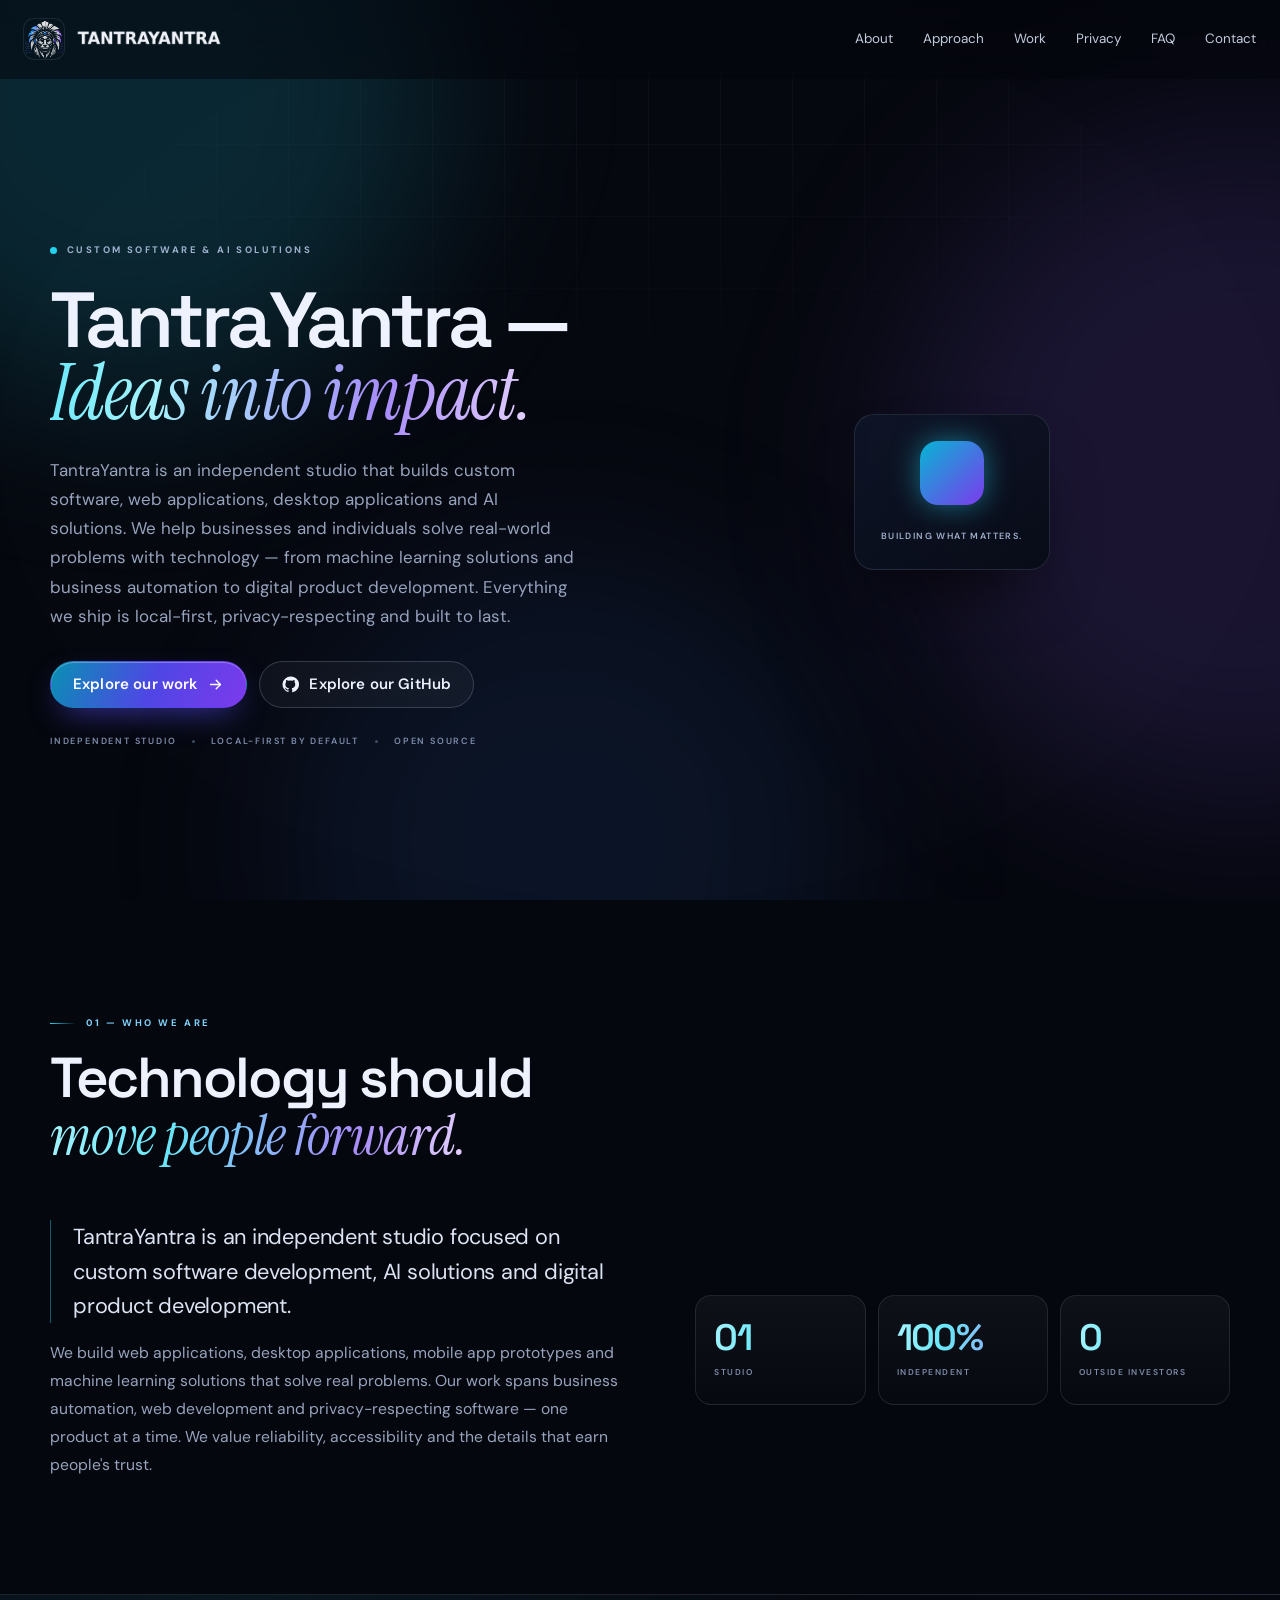
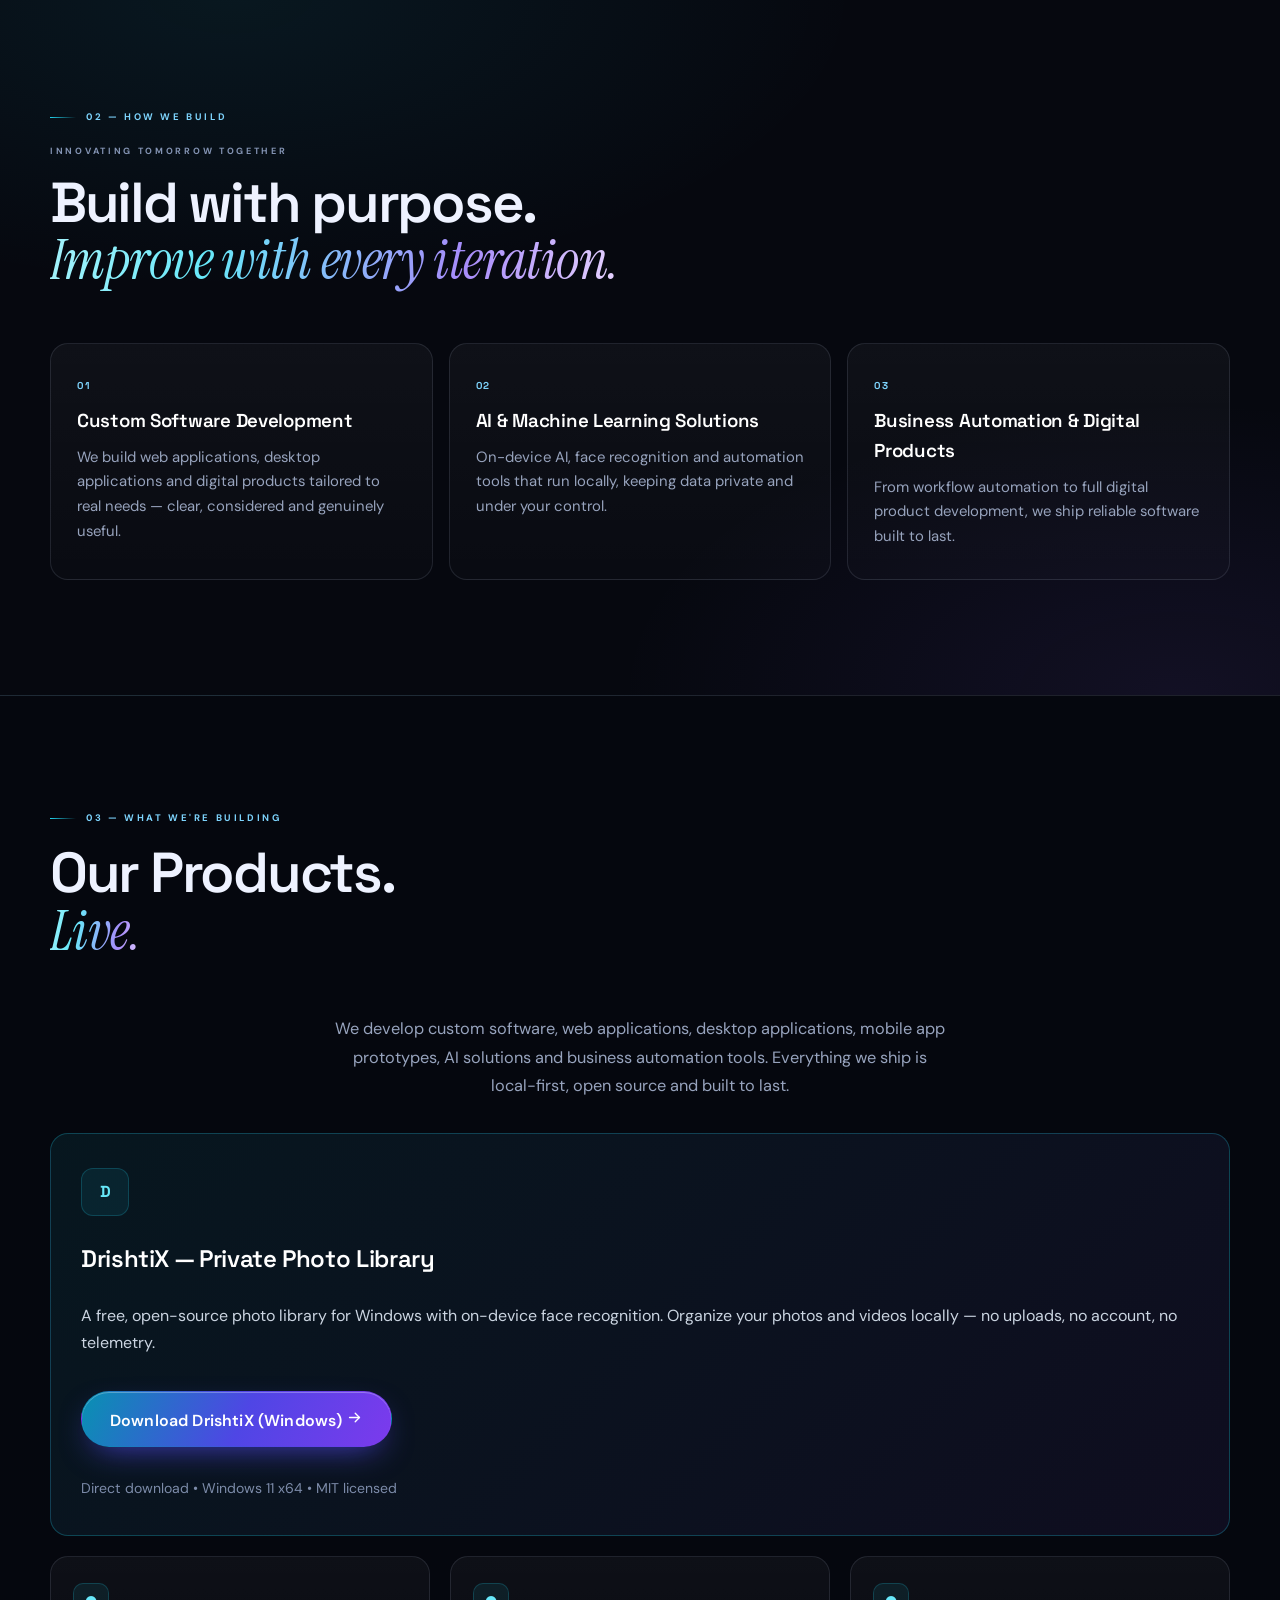
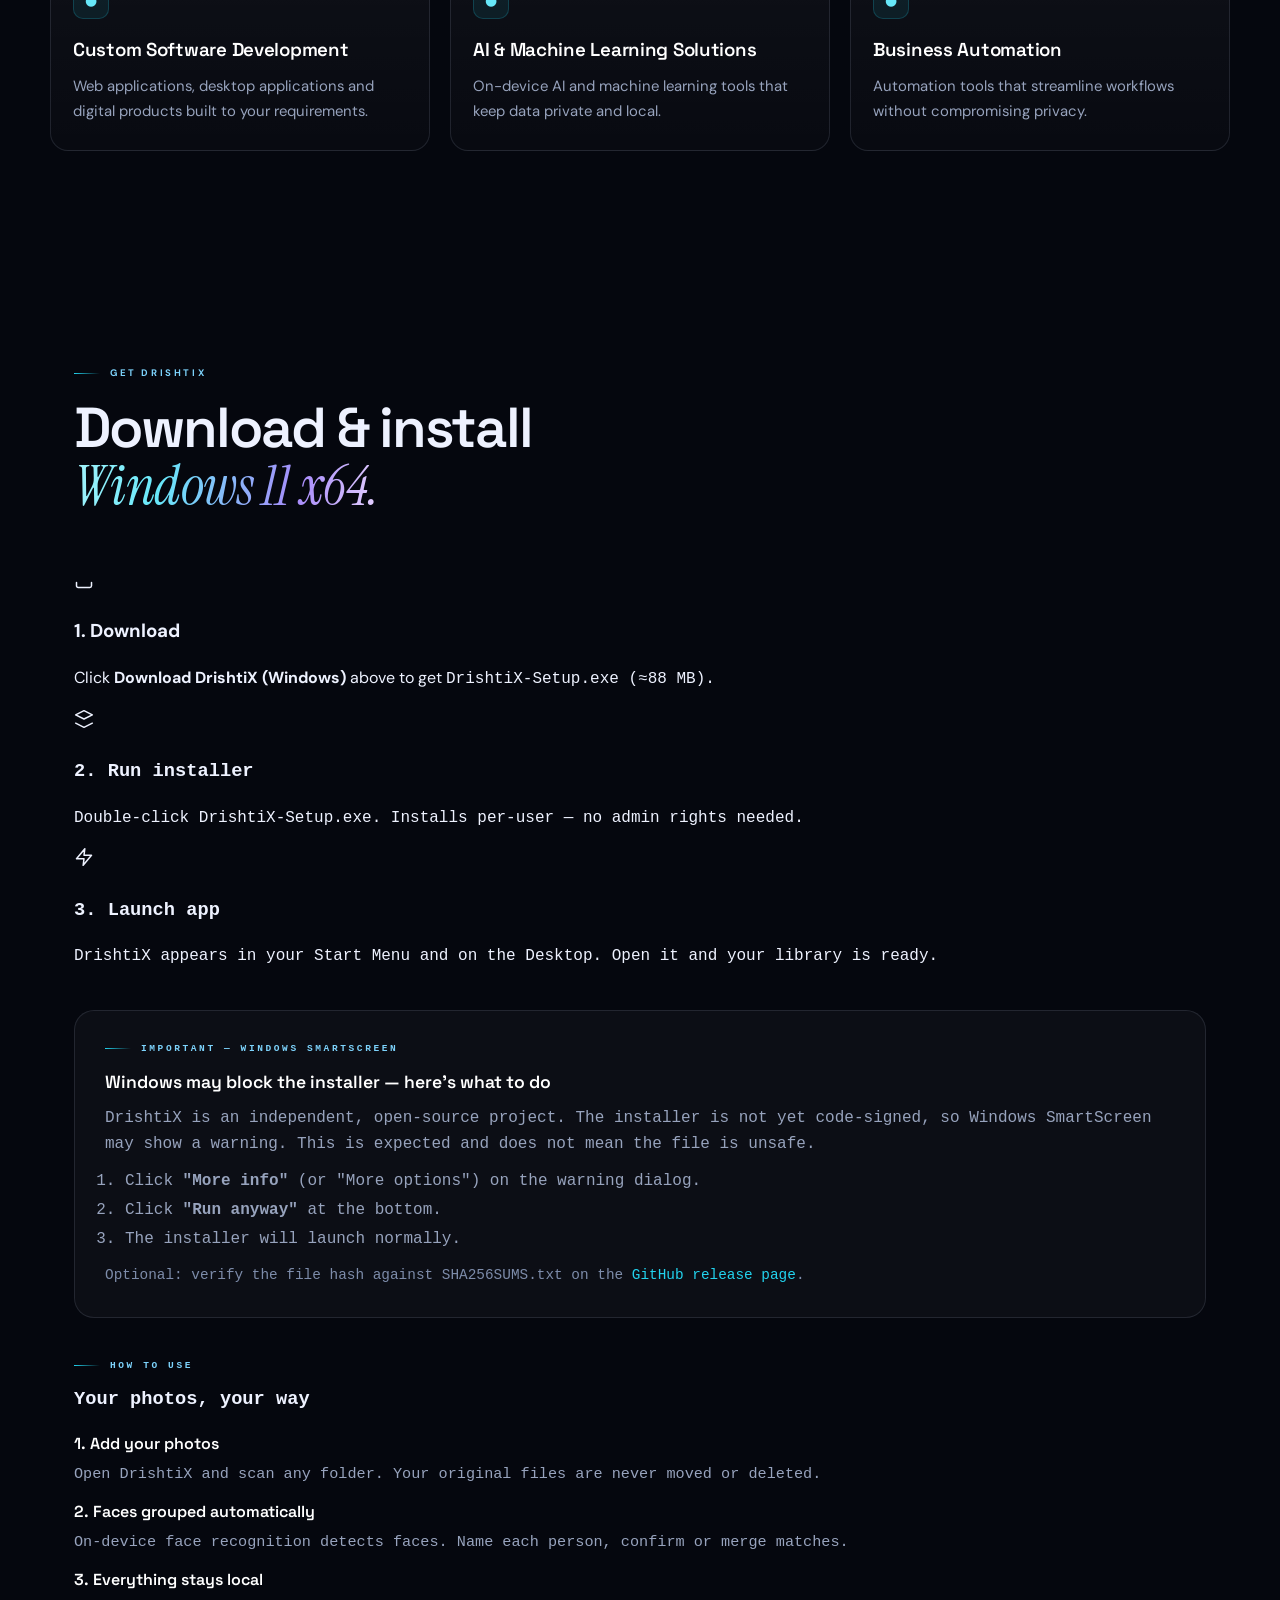
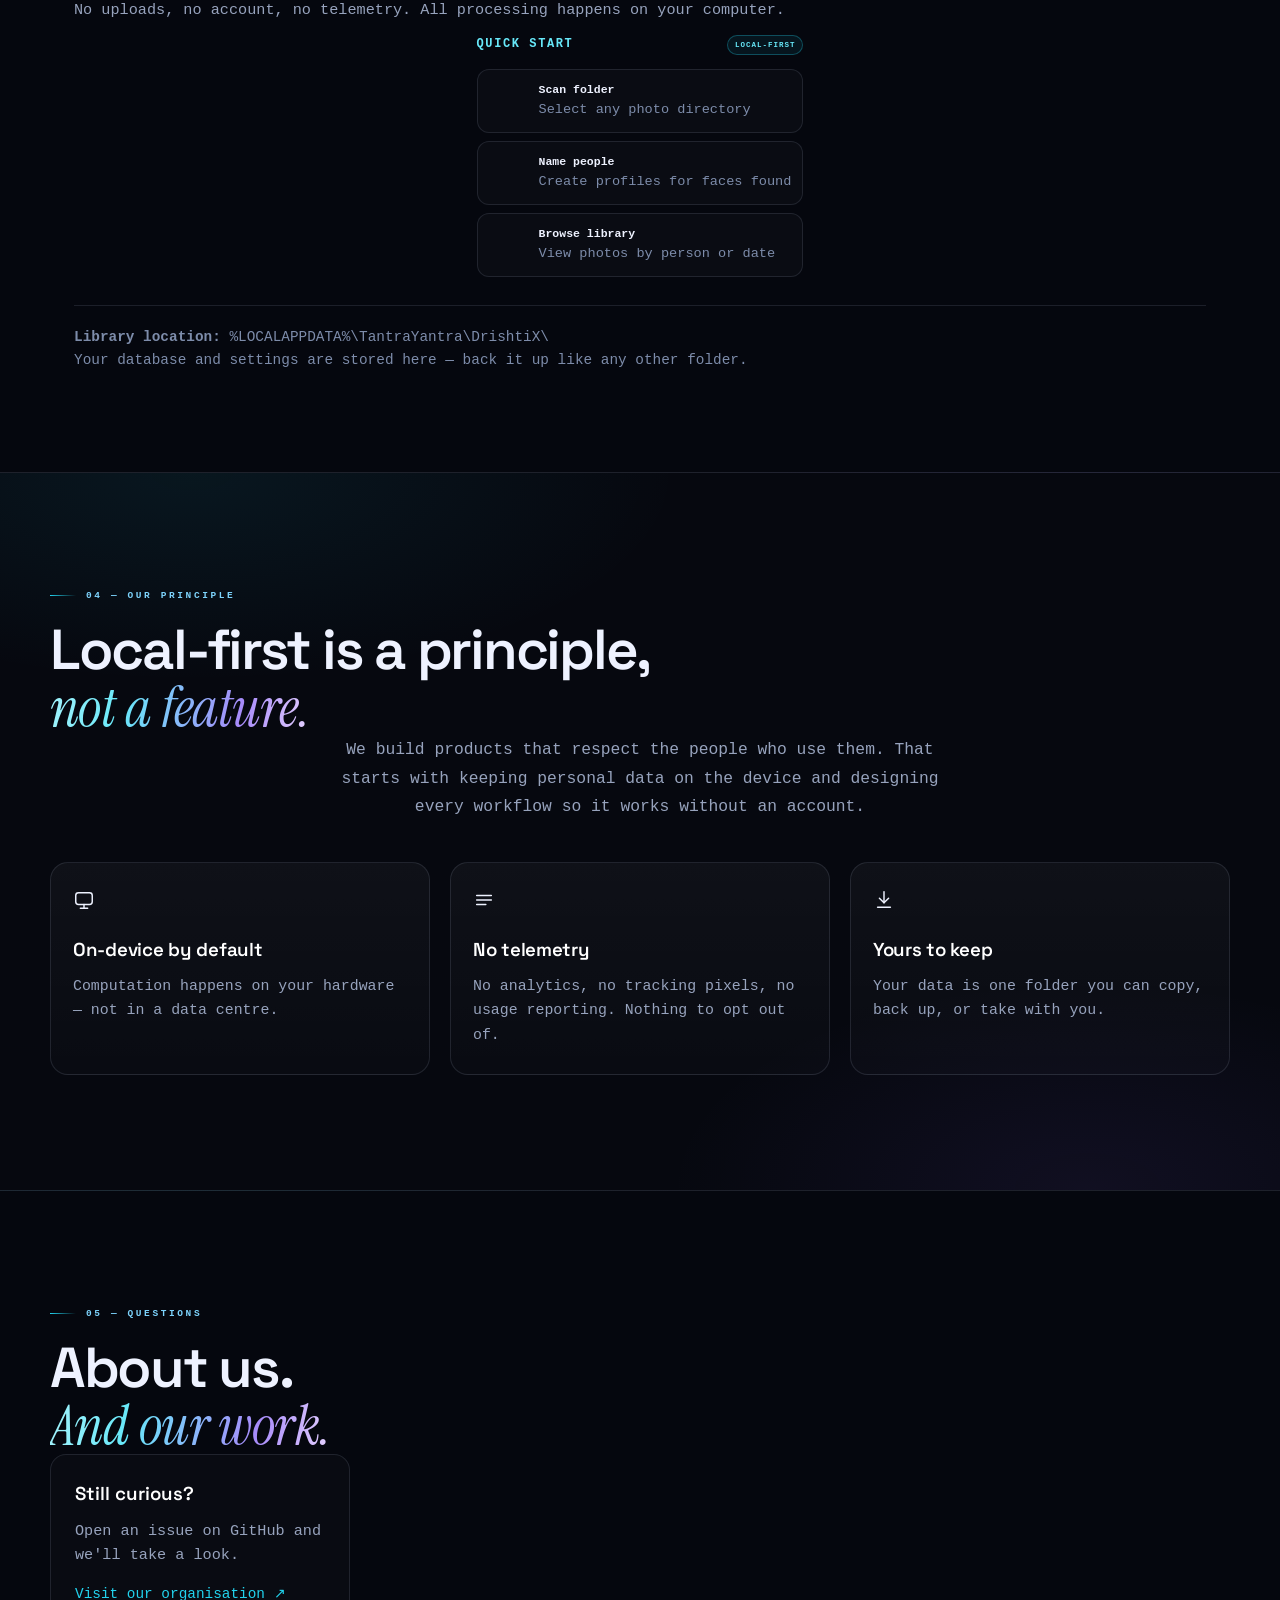
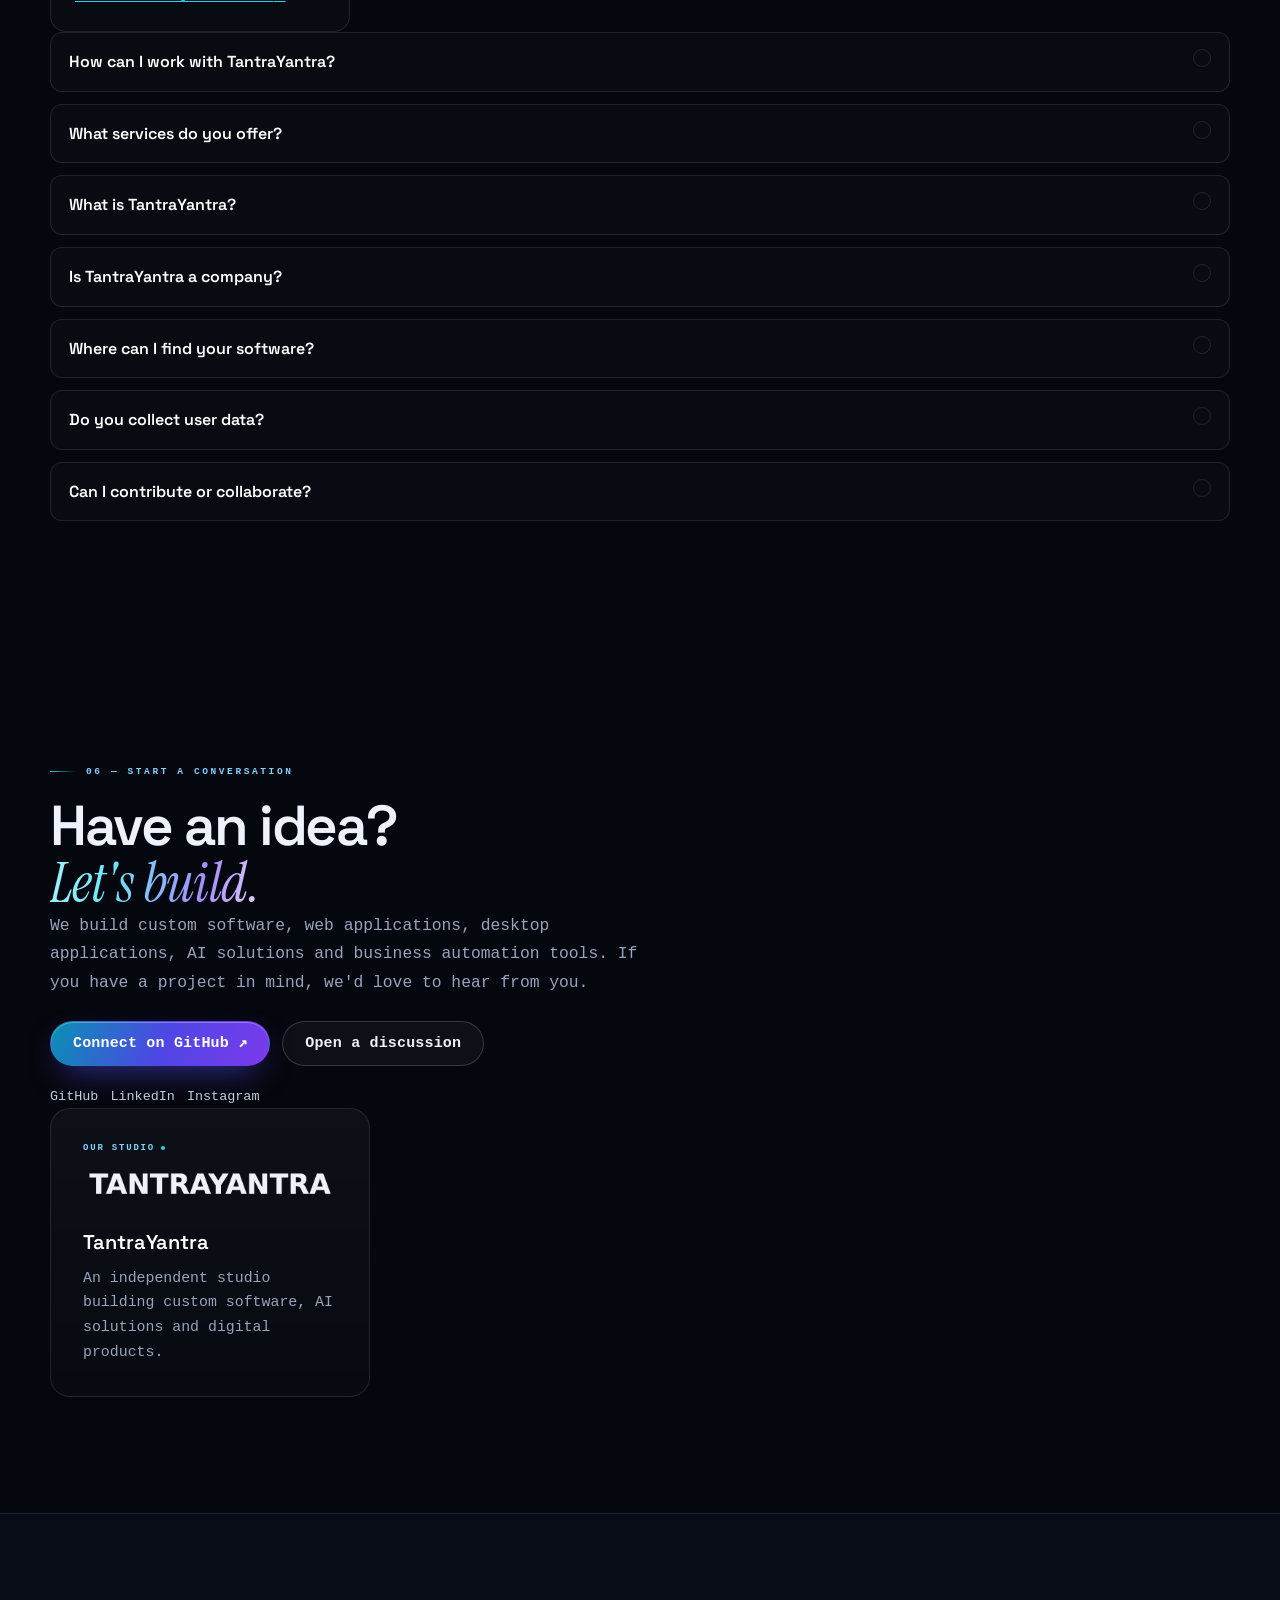
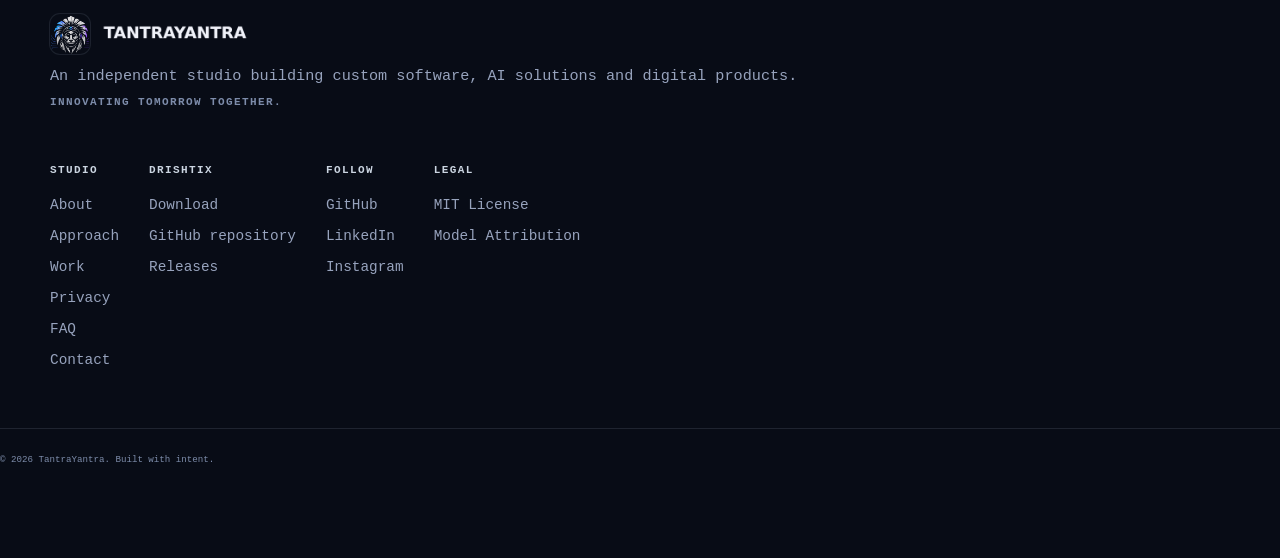
==== commit af113773: "Restore TantraYantra-first site: hero, About, Approach, Products, Privacy, FAQ, Contact with Drishti" ====
--- a/index.html
+++ b/index.html
@@ -1,500 +1,500 @@
-<!DOCTYPE html>
+<!doctype html>
 <html lang="en">
 <head>
-  <meta charset="UTF-8" />
-  <meta name="viewport" content="width=device-width, initial-scale=1.0" />
-  <meta http-equiv="X-UA-Compatible" content="IE=edge" />
-
-  <title>TantraYantra — Independent Technology Studio</title>
-
-  <meta name="description" content="TantraYantra is an independent technology and product studio founded by Abir Agarwal. We build local-first, privacy-respecting software with dark editorial design, aurora systems, and on-device AI.">
-  <meta name="author" content="Abir Agarwal">
-  <meta name="keywords" content="TantraYantra, Abir Agarwal, independent technology studio, local-first software, privacy respecting software, DrishtiX">
-
-  <link rel="canonical" href="https://tantrayantra.github.io/tantrayantra-website/" />
-
-  <link rel="preconnect" href="https://fonts.googleapis.com">
-  <link rel="preconnect" href="https://fonts.gstatic.com" crossorigin>
-  <link href="https://fonts.googleapis.com/css2?family=DM+Sans:ital,opsz,wght@0,9..40,100..1000;1,9..40,100..1000&family=Instrument+Serif:ital,opsz@0,9..100;1,9..100&family=Space+Grotesk:wght@300;400;600;800&display=swap" rel="stylesheet">
-
-  <meta property="og:type" content="website">
-  <meta property="og:url" content="https://tantrayantra.github.io/tantrayantra-website/">
-  <meta property="og:title" content="TantraYantra — Independent Technology Studio">
-  <meta property="og:description" content="TantraYantra is an independent technology and product studio founded by Abir Agarwal. We build local-first, privacy-respecting software with dark editorial design, aurora systems, and on-device AI.">
-  <meta property="og:site_name" content="TantraYantra">
-  <meta property="og:image" content="https://tantrayantra.github.io/tantrayantra-website/assets/og-image.png">
-
-  <meta name="twitter:card" content="summary_large_image">
-  <meta name="twitter:creator" content="@tantrayantra">
-  <meta name="twitter:title" content="TantraYantra — Independent Technology Studio">
-  <meta name="twitter:description" content="TantraYantra is an independent technology and product studio founded by Abir Agarwal.">
-
-  <style>
-    :root {
-      --bg: #050507;
-      --surface: #0a0a0d;
-      --text: #eaeaea;
-      --text-muted: #8a8a92;
-      --accent: #7c3aed;
-      --accent-glow: rgba(124, 58, 237, 0.35);
-      --border: rgba(255, 255, 255, 0.08);
-      --font-display: 'Space Grotesk', sans-serif;
-      --font-sans: 'DM Sans', sans-serif;
-      --font-serif: 'Instrument Serif', serif;
-    }
-
-    * { box-sizing: border-box; margin: 0; padding: 0; }
-
-    html { scroll-behavior: smooth; }
-
-    body {
-      background-color: var(--bg);
-      color: var(--text);
-      font-family: var(--font-sans);
-      font-size: 18px;
-      line-height: 1.6;
-      overflow-x: hidden;
-      -webkit-font-smoothing: antialiased;
-    }
-
-    /* --- Aurora / Grid Background --- */
-    #canvas-container {
-      position: fixed;
-      top: 0; left: 0;
-      width: 100%; height: 100vh;
-      z-index: -1;
-      pointer-events: none;
-      max-width: 100vw;
-    }
-
-    /* --- Navigation --- */
-    .navbar {
-      position: fixed;
-      top: 0; left: 0; width: 100%;
-      padding: 1.5rem 5vw;
-      display: flex; justify-content: space-between; align-items: center;
-      z-index: 100;
-      backdrop-filter: blur(12px);
-      border-bottom: 1px solid var(--border);
-    }
-
-    .nav-brand {
-      font-family: var(--font-display);
-      font-weight: 800;
-      font-size: 1.25rem;
-      letter-spacing: -0.02em;
-      color: var(--text);
-      text-decoration: none;
-    }
-
-    .nav-links { display: flex; gap: 2.5rem; align-items: center; }
-
-    .nav-links a {
-      color: var(--text-muted);
-      text-decoration: none;
-      font-family: var(--font-display);
-      font-size: 0.9rem;
-      font-weight: 400;
-      transition: color 0.3s;
-    }
-
-    .nav-links a:hover { color: var(--text); }
-
-    .nav-toggle { display: none; font-size: 1.5rem; color: var(--text); cursor: pointer; }
-
-    /* --- Sections --- */
-    .section { padding: 120px 5vw; position: relative; }
-
-    .section-dark {
-      background: linear-gradient(180deg, var(--surface) 0%, var(--bg) 100%);
-    }
-
-    .container { max-width: 1100px; margin: 0 auto; }
-
-    .section-title {
-      font-family: var(--font-serif);
-      font-size: clamp(2.5rem, 5vw, 4.5rem);
-      font-weight: 400;
-      margin-bottom: 1.5rem;
-      letter-spacing: -0.03em;
-      color: var(--text);
-    }
-
-    /* --- Hero --- */
-    #hero { min-height: 100vh; display: flex; align-items: center; padding-top: 120px; }
-
-    .hero-content { max-width: 700px; }
-
-    .hero-kicker {
-      font-family: var(--font-display);
-      font-size: 0.85rem;
-      font-weight: 600;
-      letter-spacing: 0.15em;
-      text-transform: uppercase;
-      color: var(--accent);
-      display: block;
-      margin-bottom: 1rem;
-    }
-
-    .hero-title {
-      font-family: var(--font-display);
-      font-size: clamp(3rem, 8vw, 6rem);
-      font-weight: 800;
-      line-height: 1.05;
-      letter-spacing: -0.05em;
-      margin-bottom: 1.5rem;
-    }
-
-    .hero-title .serif {
-      font-family: var(--font-serif);
-      font-weight: 700;
-    }
-
-    .hero-subtitle {
-      font-size: clamp(1.1rem, 2vw, 1.4rem);
-      color: var(--text-muted);
-      margin-bottom: 2.5rem;
-      max-width: 60ch;
-    }
-
-    .cta-button {
-      display: inline-block;
-      background: var(--text);
-      color: var(--bg);
-      padding: 1rem 2rem;
-      border-radius: 4px;
-      text-decoration: none;
-      font-family: var(--font-display);
-      font-weight: 600;
-      font-size: 0.95rem;
-      transition: transform 0.2s, background 0.2s;
-    }
-
-    .cta-button:hover { transform: translateY(-2px); background: var(--accent); color: #fff; }
-
-    .cta-outline {
-      background: transparent;
-      color: var(--text);
-      border: 1px solid var(--border);
-      margin-left: 1rem;
-    }
-
-    .cta-outline:hover { background: rgba(255,255,255,0.05); }
-
-    /* --- Work Grid --- */
-    .work-grid {
-      display: grid;
-      grid-template-columns: repeat(auto-fit, minmax(280px, 1fr));
-      gap: 2rem;
-    }
-
-    .work-card {
-      background: var(--surface);
-      border: 1px solid var(--border);
-      border-radius: 12px;
-      padding: 2rem;
-      transition: border-color 0.3s, transform 0.3s;
-    }
-
-    .work-card:hover { border-color: var(--accent); transform: translateY(-4px); }
-
-    .work-card-media {
-      width: 100%; height: 180px;
-      background: linear-gradient(135deg, #1a1a1e, #0f0f12);
-      border-radius: 8px; margin-bottom: 1.5rem;
-      border: 1px dashed var(--border);
-    }
-
-    .work-card-title {
-      font-family: var(--font-display);
-      font-size: 1.4rem;
-      margin-bottom: 0.75rem;
-      color: var(--text);
-    }
-
-    .work-card-desc {
-      color: var(--text-muted);
-      font-size: 0.95rem;
-      margin-bottom: 1.5rem;
-    }
-
-    .work-card-link {
-      color: var(--accent);
-      text-decoration: none;
-      font-family: var(--font-display);
-      font-weight: 600;
-      font-size: 0.9rem;
-    }
-
-    /* --- About --- */
-    .about-grid {
-      display: grid;
-      grid-template-columns: 1fr 320px;
-      gap: 4rem;
-      align-items: start;
-    }
-
-    .about-text p { color: var(--text-muted); margin-bottom: 1.5rem; font-size: 1.1rem; }
-
-    .about-stats { display: flex; flex-direction: column; gap: 2rem; }
-
-    .stat { text-align: right; }
-    .stat-number {
-      font-family: var(--font-display);
-      font-size: 2rem;
-      font-weight: 800;
-      color: var(--text);
-    }
-    .stat-label { font-size: 0.85rem; color: var(--text-muted); font-family: var(--font-display); }
-
-    /* --- Contact --- */
-    .contact-intro { color: var(--text-muted); margin-bottom: 2.5rem; font-size: 1.1rem; }
-
-    .socials { display: flex; gap: 2rem; margin-top: 2rem; }
-    .socials a {
-      color: var(--text-muted);
-      text-decoration: none;
-      font-family: var(--font-display);
-      font-size: 0.9rem;
-    }
-    .socials a:hover { color: var(--text); }
-
-    /* --- Footer --- */
-    footer {
-      padding: 3rem 5vw;
-      border-top: 1px solid var(--border);
-      font-size: 0.85rem;
-      color: var(--text-muted);
-      font-family: var(--font-display);
-    }
-    .footer-grid {
-      max-width: 1100px;
-      margin: 0 auto;
-      display: flex;
-      justify-content: space-between;
-      align-items: center;
-    }
-
-    /* --- Responsive --- */
-    @media (max-width: 1024px) {
-      .work-grid { grid-template-columns: repeat(2, 1fr); }
-    }
-
-    @media (max-width: 768px) {
-      body { font-size: 16px; }
-
-      .navbar { padding: 1rem 4vw; }
-      .nav-links {
-        display: none;
-        position: absolute; top: 100%; left: 0; width: 100%;
-        background: var(--surface);
-        flex-direction: column; padding: 1.5rem 4vw; gap: 1.5rem;
-        border-bottom: 1px solid var(--border);
-      }
-      .nav-links.active { display: flex; }
-      .nav-toggle { display: block; }
-
-      .section { padding: 60px 4vw; }
-      #hero { min-height: auto; padding-top: 100px; padding-bottom: 60px; }
-      .hero-content { max-width: 100%; }
-      .hero-title { font-size: 2.2rem; line-height: 1.1; }
-      .hero-subtitle { font-size: 1rem; margin-bottom: 2rem; }
-
-      .cta-button, .cta-outline {
-        display: block;
-        text-align: center;
-        margin: 0 0 1rem 0;
-        width: 100%;
-        max-width: 260px;
-      }
-      .cta-outline { margin-left: 0; }
-
-      .work-grid { grid-template-columns: 1fr; }
-      .work-card { padding: 1.5rem; }
-
-      .about-grid { grid-template-columns: 1fr; gap: 2rem; }
-      .about-text p { font-size: 1rem; }
-
-      .footer-grid {
-        flex-direction: column;
-        gap: 1rem;
-        text-align: center;
-      }
-
-      .socials {
-        justify-content: center;
-        gap: 1.5rem;
-      }
-
-      .section-title { font-size: clamp(2rem, 8vw, 3rem); }
-    }
-
-    @media (max-width: 480px) {
-      .navbar { padding: 1rem 3vw; }
-      .nav-links { padding: 1.5rem 3vw; }
-      .section { padding: 50px 3vw; }
-      #hero { padding-top: 90px; padding-bottom: 50px; }
-      .hero-title { font-size: 1.8rem; }
-      .work-card { padding: 1.25rem; }
-      .about-stats { gap: 1.5rem; }
-      .stat-number { font-size: 1.5rem; }
-    }
-  </style>
+<meta charset="utf-8">
+<meta name="viewport" content="width=device-width,initial-scale=1">
+<meta name="theme-color" content="#05070e">
+<meta name="color-scheme" content="dark">
+<title>TantraYantra | AI Solutions, Software & Web Development</title>
+<meta name="description" content="TantraYantra builds custom websites, applications, AI solutions and automation tools to solve real-world problems through technology.">
+<link rel="canonical" href="https://tantrayantra.github.io/tantrayantra-website/">
+
+<meta property="og:type" content="website">
+<meta property="og:site_name" content="TantraYantra">
+<meta property="og:title" content="TantraYantra | AI Solutions, Software & Web Development">
+<meta property="og:description" content="TantraYantra builds custom websites, applications, AI solutions and automation tools to solve real-world problems through technology.">
+<meta property="og:url" content="https://tantrayantra.github.io/tantrayantra-website/">
+<meta property="og:image" content="https://tantrayantra.github.io/tantrayantra-website/assets/og-tantrayantra.png">
+<meta property="og:image:width" content="1200">
+<meta property="og:image:height" content="630">
+<meta property="og:image:alt" content="TantraYantra — ideas into impact">
+<meta name="twitter:card" content="summary_large_image">
+<meta name="twitter:title" content="TantraYantra | AI Solutions, Software & Web Development">
+<meta name="twitter:description" content="TantraYantra builds custom websites, applications, AI solutions and automation tools to solve real-world problems through technology.">
+<meta name="twitter:image" content="https://tantrayantra.github.io/tantrayantra-website/assets/og-tantrayantra.png">
+
+<link rel="icon" type="image/png" href="assets/favicon.png">
+<link rel="apple-touch-icon" href="assets/favicon.png">
+<link rel="preconnect" href="https://fonts.googleapis.com">
+<link rel="preconnect" href="https://fonts.gstatic.com" crossorigin>
+<link href="https://fonts.googleapis.com/css2?family=DM+Sans:opsz,wght@9..40,400;9..40,500;9..40,600;9..40,700&family=Instrument+Serif:ital@0;1&family=Space+Grotesk:wght@400;500;600;700&display=swap" rel="stylesheet">
+<link rel="stylesheet" href="styles.css">
+
+<script type="application/ld+json">
+{
+  "@context": "https://schema.org",
+  "@type": "Organization",
+  "name": "TantraYantra",
+  "url": "https://tantrayantra.github.io/tantrayantra-website/",
+  "logo": "https://tantrayantra.github.io/tantrayantra-website/assets/tantrayantra-wordmark.png?v=2",
+  "description": "TantraYantra builds custom websites, applications, AI solutions and automation tools to solve real-world problems through technology.",
+  "sameAs": [
+    "https://github.com/TantraYantra",
+    "https://www.linkedin.com/company/tantrayantra",
+    "https://www.instagram.com/tantrayantra.official"
+  ]
+}
+</script>
+<script type="application/ld+json">
+{
+  "@context": "https://schema.org",
+  "@type": "WebPage",
+  "name": "TantraYantra | AI Solutions, Software & Web Development",
+  "url": "https://tantrayantra.github.io/tantrayantra-website/",
+  "description": "TantraYantra builds custom websites, applications, AI solutions and automation tools to solve real-world problems through technology.",
+  "isPartOf": {
+    "@type": "Website",
+    "name": "TantraYantra",
+    "url": "https://tantrayantra.github.io/tantrayantra-website/"
+  }
+}
+</script>
 </head>
 <body>
-
-  <!-- Navigation -->
-  <nav class="navbar">
-    <div class="nav-brand">TantraYantra</div>
-    <div class="nav-links">
+<div class="aurora" aria-hidden="true">
+  <span class="aurora-a"></span>
+  <span class="aurora-b"></span>
+  <span class="aurora-c"></span>
+  <span class="grid-veil"></span>
+  <span class="grain"></span>
+</div>
+
+<header class="site-header" id="siteHeader">
+  <div class="header-inner">
+    <a class="brand" href="#top" aria-label="TantraYantra home">
+      <img class="brand-emblem" src="assets/tantrayantra-emblem.png?v=2" alt="" width="565" height="580" loading="lazy">
+      <img class="brand-wordmark" src="assets/tantrayantra-wordmark.png?v=2" alt="TantraYantra logo" title="TantraYantra — independent studio" width="1392" height="179" loading="lazy">
+    </a>
+
+    <nav class="nav" id="nav" aria-label="Primary">
+      <a href="#about">About</a>
+      <a href="#approach">Approach</a>
       <a href="#work">Work</a>
-      <a href="#about">About</a>
+      <a href="#privacy">Privacy</a>
+      <a href="#faq">FAQ</a>
       <a href="#contact">Contact</a>
-    </div>
-    <div class="nav-toggle" aria-label="Menu">☰</div>
-  </nav>
-
-  <!-- 3D Canvas Background Placeholder (Three.js can be added later) -->
-  <div id="canvas-container"></div>
-
-  <!-- Main Content -->
-  <main>
-    <section id="hero" class="section">
-      <div class="hero-content">
-        <span class="hero-kicker">Independent Technology Studio</span>
-        <h1 class="hero-title">
-          <span class="serif">Tantra</span>Yantra
-        </h1>
-        <p class="hero-subtitle">Founded by Abir Agarwal. Building local-first, privacy-respecting software. Dark editorial design. Aurora systems.</p>
-        <a href="#work" class="cta-button">Explore Work</a>
-        <a href="#about" class="cta-button cta-outline">About the Founder</a>
-      </div>
-    </section>
-
-    <section id="work" class="section section-dark">
-      <div class="container">
-        <h2 class="section-title serif">Selected Work</h2>
-        <div class="work-grid">
-          <article class="work-card">
-            <div class="work-card-media"></div>
-            <div class="work-card-info">
-              <h3 class="work-card-title">DrishtiX</h3>
-              <p class="work-card-desc">Local-first photo library with on-device face recognition. Windows desktop app by TantraYantra.</p>
-              <a href="#" class="work-card-link">View Case Study →</a>
+    </nav>
+
+    <button class="menu" id="menu" aria-label="Toggle navigation" aria-expanded="false" aria-controls="nav">
+      <span></span><span></span>
+    </button>
+  </div>
+</header>
+
+<main id="top">
+
+  <!-- HERO (studio) -->
+  <section class="hero">
+    <div class="hero-copy">
+      <div class="eyebrow"><span class="pulse"></span> CUSTOM SOFTWARE &amp; AI SOLUTIONS</div>
+
+      <h1>TantraYantra —<br> <em>Ideas into impact.</em></h1>
+
+      <p class="lead">
+        TantraYantra is an independent studio that builds custom software, web
+        applications, desktop applications and AI solutions. We help businesses
+        and individuals solve real-world problems with technology — from machine
+        learning solutions and business automation to digital product
+        development. Everything we ship is local-first, privacy-respecting and
+        built to last.
+      </p>
+
+      <div class="actions">
+        <a class="btn btn-primary" href="#work">
+          Explore our work
+          <svg viewBox="0 0 24 24" width="17" height="17" fill="none" stroke="currentColor" stroke-width="1.9" stroke-linecap="round" stroke-linejoin="round" aria-hidden="true"><path d="M5 12h14"/><path d="m13 6 6 6-6 6"/></svg>
+        </a>
+        <a class="btn btn-ghost" href="https://github.com/TantraYantra" target="_blank" rel="noreferrer">
+          <svg viewBox="0 0 24 24" width="17" height="17" fill="currentColor" aria-hidden="true"><path d="M12 .7a11.3 11.3 0 0 0-3.6 22c.6.1.8-.2.8-.5v-2c-3.1.7-3.8-1.3-3.8-1.3-.5-1.3-1.3-1.7-1.3-1.7-1-.7.1-.7.1-.7 1.1.1 1.7 1.2 1.7 1.2 1 1.7 2.6 1.2 3.3.9.1-.7.4-1.2.7-1.5-2.5-.3-5.1-1.2-5.1-5.5 0-1.2.4-2.2 1.1-3-.1-.3-.5-1.4.1-2.9 0 0 .9-.3 3 1.1a10.5 10.5 0 0 1 5.5 0c2.1-1.4 3-1.1 3-1.1.6 1.5.2 2.6.1 2.9.7.8 1.1 1.8 1.1 3 0 4.3-2.6 5.2-5.1 5.5.4.4.8 1.1.8 2.2v3.2c0 .3.2.6.8.5A11.3 11.3 0 0 0 12 .7Z"/></svg>
+          Explore our GitHub
+        </a>
+      </div>
+
+      <div class="hero-meta">
+        <span>Independent studio</span>
+        <span>Local-first by default</span>
+        <span>Open source</span>
+      </div>
+    </div>
+
+    <div class="hero-art">
+      <div class="studio-mark">
+        <div class="studio-mark-shape"></div>
+        <div class="studio-note">Building what matters.</div>
+      </div>
+    </div>
+  </section>
+
+  <!-- ABOUT -->
+  <section class="section about-section" id="about">
+    <div class="section-head">
+      <div class="label">01 — WHO WE ARE</div>
+      <h2>Technology should<br> <em>move people forward.</em></h2>
+    </div>
+
+    <div class="about-grid">
+      <div class="about-copy">
+        <p class="about-lead">
+          TantraYantra is an independent studio focused on custom software
+          development, AI solutions and digital product development.
+        </p>
+        <p>
+          We build web applications, desktop applications, mobile app
+          prototypes and machine learning solutions that solve real problems.
+          Our work spans business automation, web development and
+          privacy-respecting software — one product at a time. We value
+          reliability, accessibility and the details that earn people's trust.
+        </p>
+      </div>
+
+      <div class="about-stats">
+        <div class="stat"><b>01</b><span>Studio</span></div>
+        <div class="stat"><b>100%</b><span>Independent</span></div>
+        <div class="stat"><b>0</b><span>Outside investors</span></div>
+      </div>
+    </div>
+  </section>
+
+  <!-- APPROACH -->
+  <section class="vision-section" id="approach">
+    <div class="vision-inner">
+      <div class="label">02 — HOW WE BUILD</div>
+      <div class="vision-title">
+        <small>INNOVATING TOMORROW TOGETHER</small>
+        <h2>Build with purpose.<br> <em>Improve with every iteration.</em></h2>
+      </div>
+
+      <div class="vision-grid">
+        <article class="vision-card">
+          <b>01</b>
+          <h3>Custom Software Development</h3>
+          <p>We build web applications, desktop applications and digital products tailored to real needs — clear, considered and genuinely useful.</p>
+        </article>
+        <article class="vision-card">
+          <b>02</b>
+          <h3>AI & Machine Learning Solutions</h3>
+          <p>On-device AI, face recognition and automation tools that run locally, keeping data private and under your control.</p>
+        </article>
+        <article class="vision-card">
+          <b>03</b>
+          <h3>Business Automation & Digital Products</h3>
+          <p>From workflow automation to full digital product development, we ship reliable software built to last.</p>
+        </article>
+      </div>
+    </div>
+  </section>
+
+  <!-- WORK / PRODUCTS -->
+  <section class="section products-section" id="work">
+    <div class="section-head">
+      <div class="label">03 — WHAT WE'RE BUILDING</div>
+      <h2>Our Products.<br> <em>Live.</em></h2>
+    </div>
+
+    <p class="work-lead">
+      We develop custom software, web applications, desktop applications,
+      mobile app prototypes, AI solutions and business automation tools.
+      Everything we ship is local-first, open source and built to last.
+    </p>
+
+    <div class="work-grid">
+      <article class="work-card card-wide">
+        <div class="work-mark">D</div>
+        <h3>DrishtiX — Private Photo Library</h3>
+        <p>
+          A free, open-source photo library for Windows with on-device face
+          recognition. Organize your photos and videos locally — no uploads,
+          no account, no telemetry.
+        </p>
+        <a class="btn btn-primary btn-lg" href="https://github.com/TantraYantra/drishtix/releases/latest/download/DrishtiX-Setup.exe" style="margin-top:18px;display:inline-block">
+          Download DrishtiX (Windows)
+          <svg viewBox="0 0 24 24" width="17" height="17" fill="none" stroke="currentColor" stroke-width="1.9" stroke-linecap="round" stroke-linejoin="round" aria-hidden="true"><path d="M5 12h14"/><path d="m13 6 6 6-6 6"/></svg>
+        </a>
+        <p style="margin-top:14px;font-size:.88rem;color:var(--dim)">
+          Direct download • Windows 11 x64 • MIT licensed
+        </p>
+      </article>
+      <article class="work-card">
+        <div class="work-mark">●</div>
+        <h3>Custom Software Development</h3>
+        <p>Web applications, desktop applications and digital products built to your requirements.</p>
+      </article>
+      <article class="work-card">
+        <div class="work-mark">●</div>
+        <h3>AI & Machine Learning Solutions</h3>
+        <p>On-device AI and machine learning tools that keep data private and local.</p>
+      </article>
+      <article class="work-card">
+        <div class="work-mark">●</div>
+        <h3>Business Automation</h3>
+        <p>Automation tools that streamline workflows without compromising privacy.</p>
+      </article>
+    </div>
+  </section>
+
+  <!-- GET DRISHTIX -->
+  <section class="section download-section" id="download">
+    <div class="wrap">
+      <div class="section-head" style="max-width:760px">
+        <div class="label">GET DRISHTIX</div>
+        <h2>Download &amp; install<br> <em>Windows 11 x64.</em></h2>
+      </div>
+
+      <div class="bento" style="grid-template-columns:repeat(3,1fr);gap:20px">
+        <article class="card">
+          <div class="card-icon">
+            <svg viewBox="0 0 24 24" width="20" height="20" fill="none" stroke="currentColor" stroke-width="1.8" stroke-linecap="round" stroke-linejoin="round" aria-hidden="true"><path d="M21 15v4a2 2 0 0 1-2 2H5a2 2 0 0 1-2-2v-4"/></svg>
+          </div>
+          <h3>1. Download</h3>
+          <p>Click <strong>Download DrishtiX (Windows)</strong> above to get <code>DrishtiX-Setup.exe</strong> (≈88 MB).</p>
+        </article>
+        <article class="card">
+          <div class="card-icon">
+            <svg viewBox="0 0 24 24" width="20" height="20" fill="none" stroke="currentColor" stroke-width="1.8" stroke-linecap="round" stroke-linejoin="round" aria-hidden="true"><path d="M12 2L2 7l10 5 10-5-10-5z"/><path d="M2 17l10 5 10-5"/></svg>
+          </div>
+          <h3>2. Run installer</h3>
+          <p>Double-click <code>DrishtiX-Setup.exe</code>. Installs per-user — no admin rights needed.</p>
+        </article>
+        <article class="card">
+          <div class="card-icon">
+            <svg viewBox="0 0 24 24" width="20" height="20" fill="none" stroke="currentColor" stroke-width="1.8" stroke-linecap="round" stroke-linejoin="round" aria-hidden="true"><path d="M13 2L3 14h9l-1 8 10-12h-9l1-8z"/></svg>
+          </div>
+          <h3>3. Launch app</h3>
+          <p>DrishtiX appears in your Start Menu and on the Desktop. Open it and your library is ready.</p>
+        </article>
+      </div>
+
+      <div class="smartscreen" style="margin-top:40px;padding:30px;border-radius:20px;border:1px solid var(--line);background:rgba(255,255,255,.03)">
+        <div class="label" style="margin-bottom:12px">IMPORTANT — WINDOWS SMARTSCREEN</div>
+        <h3 style="margin:0 0 10px">Windows may block the installer — here's what to do</h3>
+        <p style="color:var(--muted);margin:0 0 10px">
+          DrishtiX is an independent, open-source project. The installer is not yet
+          code-signed, so Windows SmartScreen may show a warning. This is expected
+          and does not mean the file is unsafe.
+        </p>
+        <ol style="color:var(--muted);line-height:1.8;margin:0 0 10px;padding-left:20px">
+          <li>Click <strong>"More info"</strong> (or "More options") on the warning dialog.</li>
+          <li>Click <strong>"Run anyway"</strong> at the bottom.</li>
+          <li>The installer will launch normally.</li>
+        </ol>
+        <p style="color:var(--dim);font-size:.9rem;margin:0">
+          Optional: verify the file hash against <code>SHA256SUMS.txt</code> on the
+          <a href="https://github.com/TantraYantra/drishtix/releases" target="_blank" rel="noreferrer" style="color:var(--cyan)">GitHub release page</a>.
+        </p>
+      </div>
+
+      <div class="how-to-use" style="margin-top:40px">
+        <div class="label" style="margin-bottom:12px">HOW TO USE</div>
+        <h3 style="margin:0 0 16px">Your photos, your way</h3>
+        <div class="showcase" style="grid-template-columns:1fr 1fr;gap:32px">
+          <div>
+            <h4 style="margin:0 0 6px">1. Add your photos</h4>
+            <p style="color:var(--muted);font-size:.95rem;margin:0 0 12px">
+              Open DrishtiX and scan any folder. Your original files are never moved or deleted.
+            </p>
+            <h4 style="margin:0 0 6px">2. Faces grouped automatically</h4>
+            <p style="color:var(--muted);font-size:.95rem;margin:0 0 12px">
+              On-device face recognition detects faces. Name each person, confirm or merge matches.
+            </p>
+            <h4 style="margin:0 0 6px">3. Everything stays local</h4>
+            <p style="color:var(--muted);font-size:.95rem;margin:0 0 12px">
+              No uploads, no account, no telemetry. All processing happens on your computer.
+            </p>
+          </div>
+          <div style="display:grid;place-items:center">
+            <div class="panel" style="max-width:400px">
+              <div class="panel-head"><b>QUICK START</b><span class="panel-badge">LOCAL-FIRST</span></div>
+              <div style="margin-top:14px">
+                <div class="match" style="margin-bottom:8px">
+                  <div class="face" style="--fa:linear-gradient(150deg,#0f766e,#134e4a)"></div>
+                  <div class="match-info"><strong>Scan folder</strong><small style="color:var(--dim)">Select any photo directory</small></div>
+                </div>
+                <div class="match" style="margin-bottom:8px">
+                  <div class="face" style="--fa:linear-gradient(150deg,#3730a3,#312e81)"></div>
+                  <div class="match-info"><strong>Name people</strong><small style="color:var(--dim)">Create profiles for faces found</small></div>
+                </div>
+                <div class="match" style="margin-bottom:8px">
+                  <div class="face" style="--fa:linear-gradient(150deg,#166534,#14532d)"></div>
+                  <div class="match-info"><strong>Browse library</strong><small style="color:var(--dim)">View photos by person or date</small></div>
+                </div>
+              </div>
             </div>
-          </article>
-          <article class="work-card">
-            <div class="work-card-media"></div>
-            <div class="work-card-info">
-              <h3 class="work-card-title">Next Product</h3>
-              <p class="work-card-desc">In development. A new TantraYantra product.</p>
-              <a href="#" class="work-card-link">Coming Soon →</a>
-            </div>
-          </article>
-        </div>
-      </div>
-    </section>
-
-    <section id="about" class="section">
-      <div class="container about-grid">
-        <div class="about-text">
-          <h2 class="section-title serif">About TantraYantra</h2>
-          <p>TantraYantra is an independent technology and product studio founded by <strong>Abir Agarwal</strong>. We build software that respects the user's device, data, and attention—no unnecessary cloud dependencies, no dark patterns.</p>
-          <p>Our design system is rooted in dark editorial aesthetics: aurora backgrounds, grid structures, and a typographic voice combining Space Grotesk, DM Sans, and Instrument Serif.</p>
-          <p>Currently shipping <strong>DrishtiX</strong>, a free local-first photo library for Windows. More products in development.</p>
-        </div>
-        <div class="about-stats">
-          <div class="stat">
-            <div class="stat-number">1</div>
-            <div class="stat-label">Product in market</div>
           </div>
-          <div class="stat">
-            <div class="stat-number">0</div>
-            <div class="stat-label">Telemetry trackers</div>
-          </div>
-          <div class="stat">
-            <div class="stat-number">∞</div>
-            <div class="stat-label">Local-first</div>
-          </div>
-        </div>
-      </div>
-    </section>
-
-    <section id="contact" class="section section-dark">
-      <div class="container">
-        <h2 class="section-title serif">Get in Touch</h2>
-        <p class="contact-intro">TantraYantra is available for select projects and collaborations.</p>
-        <a href="mailto:hello@tantrayantra.github.io" class="cta-button cta-outline">hello@tantrayantra.com</a>
-        <div class="socials">
-          <a href="https://github.com/TantraYantra" target="_blank" rel="noopener" aria-label="GitHub">GitHub</a>
-          <a href="https://twitter.com/tantrayantra" target="_blank" rel="noopener" aria-label="Twitter">Twitter</a>
-        </div>
-      </div>
-    </section>
-  </main>
-
-  <footer>
-    <div class="footer-grid">
-      <div>&copy; 2026 TantraYantra. All rights reserved.</div>
-      <div>Founded by Abir Agarwal · Hosted on GitHub Pages</div>
-    </div>
-  </footer>
-
-  <script>
-    // Mobile nav toggle
-    const toggle = document.querySelector('.nav-toggle');
-    const links = document.querySelector('.nav-links');
-    toggle.addEventListener('click', () => links.classList.toggle('active'));
-  </script>
-
-  <!-- Structured Data for SEO & AI Overviews -->
-  <script type="application/ld+json">
-  {
-    "@context": "https://schema.org",
-    "@graph": [
-      {
-        "@type": "Organization",
-        "@id": "https://tantrayantra.github.io/tantrayantra-website/#organization",
-        "name": "TantraYantra",
-        "url": "https://tantrayantra.github.io/tantrayantra-website/",
-        "description": "Independent technology and product studio building local-first, privacy-respecting software.",
-        "founder": {
-          "@id": "https://tantrayantra.github.io/tantrayantra-website/#founder"
-        },
-        "sameAs": [
-          "https://github.com/TantraYantra",
-          "https://twitter.com/tantrayantra",
-          "https://linkedin.com/company/tantrayantra"
-        ],
-        "logo": "https://tantrayantra.github.io/tantrayantra-website/assets/logo.png"
-      },
-      {
-        "@type": "Person",
-        "@id": "https://tantrayantra.github.io/tantrayantra-website/#founder",
-        "name": "Abir Agarwal",
-        "jobTitle": "Founder",
-        "worksFor": {
-          "@id": "https://tantrayantra.github.io/tantrayantra-website/#organization"
-        },
-        "url": "https://tantrayantra.github.io/tantrayantra-website/#founder",
-        "sameAs": [
-          "https://github.com/TantraYantra",
-          "https://linkedin.com/in/abir-agarwal",
-          "https://twitter.com/tantrayantra"
-        ]
-      },
-      {
-        "@type": "WebSite",
-        "@id": "https://tantrayantra.github.io/tantrayantra-website/#website",
-        "url": "https://tantrayantra.github.io/tantrayantra-website/",
-        "name": "TantraYantra",
-        "publisher": {
-          "@id": "https://tantrayantra.github.io/tantrayantra-website/#organization"
-        },
-        "inLanguage": "en"
-      }
-    ]
-  }
-  </script>
+        </div>
+        <div style="margin-top:20px;padding-top:20px;border-top:1px solid var(--line)">
+          <p style="color:var(--dim);font-size:.9rem;margin:0">
+            <strong>Library location:</strong> <code>%LOCALAPPDATA%\TantraYantra\DrishtiX\</code>
+            <br>Your database and settings are stored here — back it up like any other folder.
+          </p>
+        </div>
+      </div>
+    </div>
+  </section>
+
+  <!-- PRIVACY -->
+  <section class="privacy-section" id="privacy">
+    <div class="privacy-inner">
+      <div class="label">04 — OUR PRINCIPLE</div>
+      <h2>Local-first is a principle,<br> <em>not a feature.</em></h2>
+      <p class="privacy-lead">
+        We build products that respect the people who use them. That starts with
+        keeping personal data on the device and designing every workflow so it
+        works without an account.
+      </p>
+
+      <div class="privacy-grid">
+        <div class="privacy-card">
+          <svg viewBox="0 0 24 24" width="22" height="22" fill="none" stroke="currentColor" stroke-width="1.6" stroke-linecap="round" stroke-linejoin="round" aria-hidden="true"><rect x="3" y="4" width="18" height="13" rx="3"/><path d="M8 21h8M12 17v4"/></svg>
+          <h3>On-device by default</h3>
+          <p>Computation happens on your hardware — not in a data centre.</p>
+        </div>
+        <div class="privacy-card">
+          <svg viewBox="0 0 24 24" width="22" height="22" fill="none" stroke="currentColor" stroke-width="1.6" stroke-linecap="round" stroke-linejoin="round" aria-hidden="true"><path d="M4 7h16M4 12h16M4 17h10"/></svg>
+          <h3>No telemetry</h3>
+          <p>No analytics, no tracking pixels, no usage reporting. Nothing to opt out of.</p>
+        </div>
+        <div class="privacy-card">
+          <svg viewBox="0 0 24 24" width="22" height="22" fill="none" stroke="currentColor" stroke-width="1.6" stroke-linecap="round" stroke-linejoin="round" aria-hidden="true"><path d="M12 3v12"/><path d="m7 10 5 5 5-5"/><path d="M5 20h14"/></svg>
+          <h3>Yours to keep</h3>
+          <p>Your data is one folder you can copy, back up, or take with you.</p>
+        </div>
+      </div>
+    </div>
+  </section>
+
+  <!-- FAQ -->
+  <section class="section faq-section" id="faq">
+    <div class="faq-head">
+      <div class="label">05 — QUESTIONS</div>
+      <h2>About us.<br> <em>And our work.</em></h2>
+      <aside class="faq-aside">
+        <h3>Still curious?</h3>
+        <p>Open an issue on GitHub and we'll take a look.</p>
+        <a href="https://github.com/TantraYantra" target="_blank" rel="noreferrer">Visit our organisation <span>↗</span></a>
+      </aside>
+    </div>
+
+    <div class="faq-list">
+      <details>
+        <summary>How can I work with TantraYantra?<span class="faq-plus"></span></summary>
+        <div class="faq-body"><p>Open an issue on GitHub or start a discussion in our organisation. We welcome project inquiries, collaborations and focused contributions to our public repositories.</p></div>
+      </details>
+      <details>
+        <summary>What services do you offer?<span class="faq-plus"></span></summary>
+        <div class="faq-body"><p>Custom software development, web applications, desktop applications, AI and machine learning solutions, mobile app prototypes and business automation tools. Everything is built local-first and privacy-respecting.</p></div>
+      </details>
+      <details>
+        <summary>What is TantraYantra?<span class="faq-plus"></span></summary>
+        <div class="faq-body"><p>TantraYantra is an independent studio that builds custom software, web applications, desktop applications and AI solutions. We turn ideas into practical digital experiences, with a focus on privacy, thoughtful design, and software that is genuinely useful.</p></div>
+      </details>
+      <details>
+        <summary>Is TantraYantra a company?<span class="faq-plus"></span></summary>
+        <div class="faq-body"><p>TantraYantra operates as an independent studio. There are no outside investors and no outside pressure on what we build or how we build it.</p></div>
+      </details>
+      <details>
+        <summary>Where can I find your software?<span class="faq-plus"></span></summary>
+        <div class="faq-body"><p>All public repositories are hosted under the <a href="https://github.com/TantraYantra" target="_blank" rel="noreferrer">TantraYantra GitHub organisation</a>. Everything is open source.</p></div>
+      </details>
+      <details>
+        <summary>Do you collect user data?<span class="faq-plus"></span></summary>
+        <div class="faq-body"><p>No. Any software released under TantraYantra is designed to run locally on your device. There is no telemetry, no cloud sync, and no account required.</p></div>
+      </details>
+      <details>
+        <summary>Can I contribute or collaborate?<span class="faq-plus"></span></summary>
+        <div class="faq-body"><p>Yes. Bug reports, feature discussions, and focused pull requests are welcome in our public repositories.</p></div>
+      </details>
+    </div>
+  </section>
+
+  <!-- CONTACT -->
+  <section class="contact-section" id="contact">
+    <div class="contact-inner">
+      <div class="contact-copy">
+        <div class="label">06 — START A CONVERSATION</div>
+        <h2>Have an idea?<br> <em>Let's build.</em></h2>
+        <p>
+          We build custom software, web applications, desktop applications,
+          AI solutions and business automation tools. If you have a project in
+          mind, we'd love to hear from you.
+        </p>
+        <div class="actions">
+          <a class="btn btn-primary" href="https://github.com/TantraYantra" target="_blank" rel="noreferrer">Connect on GitHub ↗</a>
+          <a class="btn btn-ghost" href="https://github.com/TantraYantra" target="_blank" rel="noreferrer">Open a discussion</a>
+        </div>
+        <div class="social-links" style="margin-top:20px;display:flex;gap:12px;flex-wrap:wrap">
+          <a href="https://github.com/TantraYantra" target="_blank" rel="noreferrer" aria-label="GitHub">GitHub</a>
+          <a href="https://www.linkedin.com/company/tantrayantra" target="_blank" rel="noreferrer" aria-label="LinkedIn">LinkedIn</a>
+          <a href="https://www.instagram.com/tantrayantra.official" target="_blank" rel="noreferrer" aria-label="Instagram">Instagram</a>
+        </div>
+      </div>
+
+      <aside class="contact-product">
+        <div class="contact-product-head"><span>OUR STUDIO</span><span class="path-dot"></span></div>
+        <img src="assets/tantrayantra-wordmark.png?v=2" alt="TantraYantra logo" title="TantraYantra — independent studio" width="1392" height="179" loading="lazy">
+        <h3>TantraYantra</h3>
+        <p>An independent studio building custom software, AI solutions and digital products.</p>
+      </aside>
+    </div>
+  </section>
+
+</main>
+
+<footer class="site-footer">
+  <div class="footer-inner">
+    <div class="footer-brand">
+      <a class="brand" href="#top" aria-label="TantraYantra home">
+        <img class="brand-emblem" src="assets/tantrayantra-emblem.png?v=2" alt="" width="565" height="580" loading="lazy">
+        <img class="brand-wordmark" src="assets/tantrayantra-wordmark.png?v=2" alt="TantraYantra logo" title="TantraYantra — independent studio" width="1392" height="179" loading="lazy">
+      </a>
+      <p>An independent studio building custom software, AI solutions and digital products.</p>
+      <small class="footer-motto">Innovating Tomorrow Together.</small>
+    </div>
+
+    <div class="footer-links">
+      <div>
+        <h3>Studio</h3>
+        <a href="#about">About</a>
+        <a href="#approach">Approach</a>
+        <a href="#work">Work</a>
+        <a href="#privacy">Privacy</a>
+        <a href="#faq">FAQ</a>
+        <a href="#contact">Contact</a>
+      </div>
+      <div>
+        <h3>DrishtiX</h3>
+        <a href="#download">Download</a>
+        <a href="https://github.com/TantraYantra/drishtix" target="_blank" rel="noreferrer">GitHub repository</a>
+        <a href="https://github.com/TantraYantra/drishtix/releases" target="_blank" rel="noreferrer">Releases</a>
+      </div>
+      <div>
+        <h3>Follow</h3>
+        <a href="https://github.com/TantraYantra" target="_blank" rel="noreferrer">GitHub</a>
+        <a href="https://www.linkedin.com/company/tantrayantra" target="_blank" rel="noreferrer">LinkedIn</a>
+        <a href="https://www.instagram.com/tantrayantra.official" target="_blank" rel="noreferrer">Instagram</a>
+      </div>
+      <div>
+        <h3>Legal</h3>
+        <a href="https://github.com/TantraYantra/drishtix/blob/main/LICENSE" target="_blank" rel="noreferrer">MIT License</a>
+        <a href="https://github.com/TantraYantra/drishtix/blob/main/NOTICE" target="_blank" rel="noreferrer">Model Attribution</a>
+      </div>
+    </div>
+  </div>
+
+  <div class="footer-bottom">
+    <small>© <span id="year">2026</span> TantraYantra. Built with intent.</small>
+  </div>
+</footer>
+
+<script src="script.js"></script>
 </body>
 </html>
--- a/styles.css
+++ b/styles.css
@@ -0,0 +1,565 @@
+/* =========================================================
+   TantraYantra
+   Independent studio site
+   ========================================================= */
+
+:root{
+  --ink:#05070e;
+  --ink-2:#080c16;
+  --panel:rgba(255,255,255,.035);
+  --panel-2:rgba(255,255,255,.055);
+  --text:#eef2ff;
+  --muted:#97a3bd;
+  --dim:#7d8caa;
+  --line:rgba(148,163,184,.16);
+  --line-strong:rgba(148,163,184,.28);
+  --border-hover:rgba(34,211,238,.3);
+  --cyan:#22d3ee;
+  --cyan-soft:#67e8f9;
+  --violet:#8b5cf6;
+  --violet-soft:#c4b5fd;
+  --blue:#3b82f6;
+  --display:"Space Grotesk",system-ui,-apple-system,sans-serif;
+  --body:"DM Sans",system-ui,-apple-system,sans-serif;
+  --serif:"Instrument Serif",Georgia,serif;
+  --wrap:min(1180px,calc(100% - 48px));
+  --radius:18px;
+  --ease:cubic-bezier(.22,.61,.36,1);
+}
+
+*{box-sizing:border-box}
+html{scroll-behavior:smooth;scroll-padding-top:96px}
+body{
+  margin:0;
+  background:var(--ink);
+  color:var(--text);
+  font-family:var(--body);
+  font-size:16px;
+  line-height:1.6;
+  overflow-x:hidden;
+  -webkit-font-smoothing:antialiased;
+  text-rendering:optimizeLegibility;
+}
+img{max-width:100%}
+a{color:inherit;text-decoration:none}
+button{font:inherit;color:inherit}
+::selection{background:rgba(34,211,238,.3);color:#fff}
+:focus-visible{outline:2px solid var(--cyan);outline-offset:3px;border-radius:4px}
+
+/* ---------- background ---------- */
+.aurora{position:fixed;inset:0;z-index:-2;overflow:hidden;pointer-events:none;background:var(--ink)}
+.aurora span{position:absolute;display:block;border-radius:50%;filter:blur(90px)}
+.aurora-a{width:620px;height:620px;top:-220px;left:-180px;background:rgba(34,211,238,.16)}
+.aurora-b{width:680px;height:680px;top:14%;right:-300px;background:rgba(139,92,246,.15)}
+.aurora-c{width:560px;height:560px;bottom:-220px;left:22%;background:rgba(59,130,246,.1)}
+.grid-veil{
+  position:absolute;inset:0;border-radius:0;filter:none!important;
+  background-image:linear-gradient(rgba(148,163,184,.055) 1px,transparent 1px),linear-gradient(90deg,rgba(148,163,184,.055) 1px,transparent 1px);
+  background-size:72px 72px;
+  mask-image:radial-gradient(ellipse 80% 60% at 50% 0%,#000 20%,transparent 78%);
+  -webkit-mask-image:radial-gradient(ellipse 80% 60% at 50% 0%,#000 20%,transparent 78%);
+}
+.grain{
+  position:absolute;inset:0;border-radius:0;filter:none!important;opacity:.16;mix-blend-mode:overlay;
+  background-image:url("data:image/svg+xml,%3Csvg viewBox='0 0 200 200' xmlns='http://www.w3.org/2000/svg'%3E%3Cfilter id='n'%3E%3CfeTurbulence type='fractalNoise' baseFrequency='.85' numOctaves='3' stitchTiles='stitch'/%3E%3C/filter%3E%3Crect width='100%25' height='100%25' filter='url(%23n)' opacity='.35'/%3E%3C/svg%3E");
+}
+
+/* ---------- shared ---------- */
+.wrap{width:var(--wrap);margin-inline:auto}
+.section{width:var(--wrap);margin-inline:auto;padding:clamp(76px,9vw,128px) 0}
+.label{
+  display:flex;align-items:center;gap:10px;
+  font-size:9.5px;font-weight:700;letter-spacing:2.6px;
+  color:#7dd3fc;text-transform:uppercase;margin-bottom:18px;
+}
+.label::before{content:"";width:26px;height:1px;background:linear-gradient(90deg,var(--cyan),transparent);flex:none}
+h2{
+  font-family:var(--display);font-weight:600;
+  font-size:clamp(2.3rem,4.4vw,3.9rem);
+  line-height:1.02;letter-spacing:-.04em;margin:0;
+}
+h2 em{
+  font-family:var(--serif);font-style:italic;font-weight:400;letter-spacing:-.01em;
+  background:linear-gradient(100deg,#a5f3fc 0%,#67e8f9 28%,#a78bfa 72%,#e9d5ff 100%);
+  -webkit-background-clip:text;background-clip:text;color:transparent;
+  padding-right:.06em;
+}
+.section-head{max-width:760px;margin-bottom:clamp(38px,5vw,56px)}
+.section-head p{max-width:620px;margin:22px 0 0;color:var(--muted);font-size:1.02rem;line-height:1.75}
+
+/* ---------- buttons ---------- */
+.btn{
+  display:inline-flex;align-items:center;justify-content:center;gap:10px;
+  padding:14px 22px;border-radius:999px;border:1px solid transparent;
+  font-size:.94rem;font-weight:600;line-height:1;letter-spacing:.01em;
+  transition:transform .3s var(--ease),box-shadow .3s var(--ease),background .3s var(--ease),border-color .3s var(--ease);
+  white-space:nowrap;
+}
+.btn svg{flex:none}
+.btn-primary{
+  color:#fff;
+  background:linear-gradient(115deg,#0891b2 0%,#4f46e5 52%,#7c3aed 100%);
+  box-shadow:0 12px 32px -12px rgba(79,70,229,.85),inset 0 1px 0 rgba(255,255,255,.28);
+}
+.btn-primary:hover{transform:translateY(-2px);box-shadow:0 18px 42px -14px rgba(34,211,238,.75),inset 0 1px 0 rgba(255,255,255,.32)}
+.btn-ghost{
+  background:rgba(255,255,255,.04);border-color:var(--line-strong);color:var(--text);
+  backdrop-filter:blur(6px);
+}
+.btn-ghost:hover{transform:translateY(-2px);border-color:rgba(34,211,238,.45);background:rgba(34,211,238,.07)}
+.btn-lg{padding:17px 28px;font-size:1rem}
+
+/* ---------- header ---------- */
+.site-header{
+  position:sticky;top:0;z-index:100;
+  background:rgba(5,7,14,.55);backdrop-filter:blur(18px);-webkit-backdrop-filter:blur(18px);
+  border-bottom:1px solid transparent;
+  transition:background .35s var(--ease),border-color .35s var(--ease);
+}
+.site-header.scrolled{background:rgba(5,7,14,.86);border-bottom-color:var(--line)}
+.header-inner{
+  width:min(1240px,calc(100% - 48px));margin-inline:auto;height:78px;
+  display:flex;align-items:center;justify-content:space-between;gap:24px;
+}
+.brand{display:flex;align-items:center;gap:10px;flex:none}
+.brand-emblem{width:40px;height:40px;object-fit:contain;border-radius:10px;box-shadow:0 0 0 1px rgba(148,163,184,.14)}
+.brand-wordmark{width:150px;height:auto;max-height:26px;object-fit:contain}
+.nav{display:flex;align-items:center;gap:30px}
+.nav>a{
+  font-size:.84rem;color:#c3ccdc;transition:color .25s var(--ease);position:relative;
+}
+.nav>a:hover{color:#fff}
+.nav>a::after{
+  content:"";position:absolute;left:0;right:100%;bottom:-6px;height:1px;
+  background:linear-gradient(90deg,var(--cyan),var(--violet));transition:right .3s var(--ease);
+}
+.nav>a:hover::after{right:0}
+.menu{display:none;width:42px;height:42px;border-radius:10px;background:rgba(255,255,255,.04);border:1px solid var(--line);position:relative}
+.menu span{position:absolute;left:11px;right:11px;height:1.5px;background:#dbe3f4;border-radius:2px;transition:transform .3s var(--ease),opacity .3s var(--ease)}
+.menu span:nth-child(1){top:16px}
+.menu span:nth-child(2){top:24px}
+.menu[aria-expanded="true"] span:nth-child(1){transform:translateY(4px) rotate(45deg)}
+.menu[aria-expanded="true"] span:nth-child(2){transform:translateY(-4px) rotate(-45deg)}
+
+/* ---------- hero ---------- */
+.hero{
+  width:var(--wrap);margin-inline:auto;
+  display:grid;grid-template-columns:1.02fr .98fr;align-items:center;gap:44px;
+  padding:clamp(42px,7vw,88px) 0 clamp(52px,7vw,84px);
+  min-height:calc(100vh - 78px);
+}
+.eyebrow{
+  display:inline-flex;align-items:center;gap:10px;
+  font-size:9.5px;font-weight:700;letter-spacing:2.4px;color:#9fb0cd;
+  text-transform:uppercase;margin-bottom:26px;
+}
+.pulse{
+  width:7px;height:7px;border-radius:50%;background:var(--cyan);flex:none;
+  box-shadow:0 0 0 0 rgba(34,211,238,.5);animation:pulse 2.6s infinite;
+}
+@keyframes pulse{
+  0%{box-shadow:0 0 0 0 rgba(34,211,238,.5)}
+  70%{box-shadow:0 0 0 9px rgba(34,211,238,0)}
+  100%{box-shadow:0 0 0 0 rgba(34,211,238,0)}
+}
+.hero h1{
+  font-family:var(--display);font-weight:600;
+  font-size:clamp(3.1rem,6.1vw,5.7rem);
+  line-height:.93;letter-spacing:-.05em;margin:0 0 26px;
+}
+.hero h1 em{
+  font-family:var(--serif);font-style:italic;font-weight:400;letter-spacing:-.015em;
+  background:linear-gradient(100deg,#67e8f9 0%,#a5f3fc 22%,#a78bfa 68%,#e9d5ff 100%);
+  -webkit-background-clip:text;background-clip:text;color:transparent;
+  padding-right:.08em;
+}
+.lead{
+  max-width:33rem;margin:0 0 30px;color:var(--muted);
+  font-size:1.06rem;line-height:1.72;
+}
+.actions{display:flex;flex-wrap:wrap;gap:12px;align-items:center}
+.actions.center{justify-content:center}
+.hero-meta{
+  display:flex;flex-wrap:wrap;align-items:center;gap:8px 16px;
+  margin-top:26px;font-size:9px;font-weight:600;letter-spacing:1.8px;
+  text-transform:uppercase;color:var(--dim);
+}
+.hero-meta span{display:inline-flex;align-items:center;gap:16px}
+.hero-meta span+span::before{content:"";width:3px;height:3px;border-radius:50%;background:#3b4a66}
+
+/* ---------- hero studio mark ---------- */
+.hero-art{
+  display:flex;justify-content:center;align-items:center;min-height:0;
+}
+.studio-mark{
+  display:flex;flex-direction:column;align-items:center;gap:14px;
+  max-width:360px;padding:26px;border-radius:20px;
+  border:1px solid var(--line);
+  background:linear-gradient(140deg,rgba(15,23,42,.82),rgba(7,11,21,.9));
+  box-shadow:0 34px 70px -30px rgba(0,0,0,.9);
+}
+.studio-mark-shape{
+  width:64px;height:64px;
+  border-radius:18px;
+  background:linear-gradient(135deg,#06b6d4,#7c3aed);
+  box-shadow:0 0 28px rgba(34,211,238,.5);
+}
+.studio-note{
+  margin-top:10px;font-size:9px;font-weight:600;letter-spacing:1.4px;
+  text-transform:uppercase;text-align:center;color:#9fb0cd;
+}
+.studio-note a{
+  color:#67e8f9;text-decoration:underline;text-underline-offset:3px;transition:color .25s;
+}
+.studio-note a:hover{color:#a5f3fc}
+
+/* ---------- about ---------- */
+.about-grid{display:grid;grid-template-columns:1fr .92fr;gap:clamp(36px,5vw,72px);align-items:center}
+.about-copy{max-width:570px}
+.about-copy p{margin:0;color:var(--muted);font-size:.98rem;line-height:1.78}
+.about-copy p+p{margin-top:16px}
+.about-copy .about-lead{
+  padding-left:22px;border-left:1px solid rgba(34,211,238,.42);
+  font-size:clamp(1.12rem,1.75vw,1.36rem);line-height:1.58;letter-spacing:-.01em;color:#dbe3f2;
+}
+.about-stats{display:grid;grid-template-columns:repeat(3,1fr);gap:12px}
+.stat{
+  padding:24px 18px;border-radius:16px;border:1px solid var(--line);
+  background:linear-gradient(180deg,rgba(255,255,255,.045),rgba(255,255,255,.012));
+}
+.stat b{
+  display:block;margin-bottom:10px;font-family:var(--display);font-weight:600;
+  font-size:clamp(1.7rem,3vw,2.3rem);line-height:1;letter-spacing:-.045em;
+  background:linear-gradient(100deg,#a5f3fc,#67e8f9 35%,#a78bfa 100%);
+  -webkit-background-clip:text;background-clip:text;color:transparent;
+}
+.stat span{display:block;font-size:8.5px;font-weight:600;letter-spacing:1.5px;text-transform:uppercase;color:var(--dim);line-height:1.55}
+
+/* ---------- approach / vision ---------- */
+.vision-section{
+  border-top:1px solid var(--line);border-bottom:1px solid var(--line);
+  background:
+    radial-gradient(900px 420px at 18% 0%,rgba(34,211,238,.075),transparent 70%),
+    radial-gradient(800px 420px at 92% 100%,rgba(139,92,246,.09),transparent 70%),
+    rgba(255,255,255,.008);
+}
+.vision-inner{width:var(--wrap);margin-inline:auto;padding:clamp(76px,9vw,124px) 0}
+.vision-title{max-width:840px;margin-bottom:clamp(36px,5vw,54px)}
+.vision-title small{display:block;margin-bottom:16px;font-size:9px;font-weight:700;letter-spacing:2.7px;text-transform:uppercase;color:#8494b4}
+.vision-title h2{margin:0}
+.vision-grid{display:grid;grid-template-columns:repeat(3,1fr);gap:16px}
+.vision-card{
+  position:relative;overflow:hidden;padding:34px 26px 30px;border-radius:18px;
+  border:1px solid var(--line);
+  background:linear-gradient(180deg,rgba(255,255,255,.04),rgba(255,255,255,.015));
+  transition:transform .35s var(--ease),border-color .35s var(--ease);
+}
+.vision-card:hover{transform:translateY(-3px);border-color:var(--border-hover)}
+.vision-card b{
+  display:block;font-family:var(--display);font-size:10px;font-weight:700;letter-spacing:1.5px;
+  color:#7dd3fc;text-transform:uppercase;margin-bottom:12px;
+}
+.vision-card h3{
+  font-family:var(--display);font-weight:600;font-size:1.17rem;letter-spacing:-.015em;
+  margin:0 0 9px;color:#fff;
+}
+.vision-card p{
+  margin:0;color:var(--muted);font-size:.93rem;line-height:1.66;
+}
+
+/* ---------- work ---------- */
+.work-lead{
+  max-width:620px;margin:0 auto 32px;color:var(--muted);font-size:1.02rem;line-height:1.75;text-align:center
+}
+.work-grid{
+  display:grid;
+  grid-template-columns:repeat(3,1fr);
+  gap:20px;
+}
+.work-card{
+  padding:26px 22px;
+  border-radius:var(--radius);
+  border:1px solid var(--line);
+  background:linear-gradient(180deg,rgba(255,255,255,.04),rgba(255,255,255,.015));
+  transition:transform .35s var(--ease),border-color .35s var(--ease);
+}
+.work-card:hover{
+  transform:translateY(-3px);
+  border-color:var(--border-hover);
+  background:linear-gradient(180deg,rgba(255,255,255,.055),rgba(255,255,255,.025))
+}
+.work-mark{
+  width:36px;height:36px;
+  border-radius:10px;
+  display:grid;place-items:center;
+  background:rgba(34,211,238,.08);
+  border:1px solid rgba(34,211,238,.2);
+  color:#67e8f9;
+  font-family:var(--display);
+  font-weight:700;
+  font-size:14px;
+  margin-bottom:16px;
+}
+.work-card h3{
+  font-family:var(--display);
+  font-weight:600;
+  font-size:1.17rem;
+  letter-spacing:-.015em;
+  margin:0 0 10px;
+  color:#fff;
+}
+.work-card p{
+  margin:0;
+  color:var(--muted);
+  font-size:.93rem;
+  line-height:1.66;
+}
+
+/* ---------- featured product card ---------- */
+.work-card.card-wide{
+  grid-column:1/-1;
+  padding:34px 30px;
+  display:flex;flex-direction:column;gap:16px;
+  background:linear-gradient(135deg,rgba(34,211,238,.08),rgba(139,92,246,.08));
+  border-color:rgba(34,211,238,.25);
+}
+.work-card.card-wide .work-mark{
+  display:flex;justify-content:center;margin-bottom:8px;
+  width:48px;height:48px;border-radius:12px;
+  background:rgba(34,211,238,.08);
+  border:1px solid rgba(34,211,238,.2);
+  color:#67e8f9;
+  font-family:var(--display);
+  font-weight:700;
+  font-size:16px;
+  align-items:center;
+}
+.work-card.card-wide h3{
+  font-size:1.5rem;margin:0 0 8px;
+}
+.work-card.card-wide p{
+  color:#cbd5e1;font-size:1rem;line-height:1.7;margin:0;
+}
+.work-card.card-wide .btn{
+  align-self:flex-start;
+}
+
+/* ---------- privacy ---------- */
+.privacy-section{
+  border-top:1px solid var(--line);border-bottom:1px solid var(--line);
+  background:
+    radial-gradient(700px 300px at 15% 0%,rgba(34,211,238,.07),transparent 70%),
+    radial-gradient(600px 300px at 85% 100%,rgba(139,92,246,.08),transparent 70%),
+    rgba(255,255,255,.008);
+  padding:clamp(76px,9vw,120px) 0;
+}
+.privacy-inner{width:var(--wrap);margin-inline:auto}
+.privacy-lead{max-width:620px;margin:0 auto 40px;color:var(--muted);font-size:1.02rem;line-height:1.75;text-align:center}
+.privacy-grid{
+  display:grid;
+  grid-template-columns:repeat(3,1fr);
+  gap:20px;
+}
+.privacy-card{
+  padding:26px 22px;
+  border-radius:var(--radius);
+  border:1px solid var(--line);
+  background:linear-gradient(180deg,rgba(255,255,255,.04),rgba(255,255,255,.015));
+}
+.privacy-card svg{margin-bottom:14px}
+.privacy-card h3{
+  font-family:var(--display);
+  font-weight:600;
+  font-size:1.17rem;
+  letter-spacing:-.015em;
+  margin:0 0 9px;
+  color:#fff;
+}
+.privacy-card p{
+  margin:0;
+  color:var(--muted);
+  font-size:.93rem;
+  line-height:1.66;
+}
+
+/* ---------- download section ---------- */
+.download-section{padding:clamp(60px,8vw,100px) 0}
+.smartscreen h3{margin:0 0 10px;font-family:var(--display);font-weight:600;font-size:1.1rem;color:#fff}
+.smartscreen p{margin:0 0 10px}
+.how-to-use h4{margin:0 0 6px;font-family:var(--display);font-weight:600;font-size:1rem;color:#fff}
+.match-info small{color:var(--dim);display:block;font-size:.85rem}
+.panel-head{
+  display:flex;align-items:center;justify-content:space-between;gap:10px;
+  font-size:9px;font-weight:700;letter-spacing:1.6px;text-transform:uppercase;color:#cbd5e1;
+  margin-bottom:14px;
+}
+.panel-head b{color:var(--cyan-soft);font-size:12px}
+.panel-badge{
+  font-size:7.5px;letter-spacing:1px;padding:3px 7px;border-radius:999px;
+  color:#67e8f9;border:1px solid rgba(34,211,238,.3);background:rgba(34,211,238,.07);
+}
+.match{
+  display:flex;align-items:center;gap:12px;padding:11px;border-radius:12px;
+  border:1px solid var(--line);background:rgba(255,255,255,.022);margin-bottom:9px;
+}
+.match .face{width:38px;height:38px;border-radius:9px}
+.match-info{flex:1;min-width:0}
+.match-info strong{font-size:11.5px;display:block}
+
+/* ---------- faq ---------- */
+.faq-list details{
+  border:1px solid var(--line);
+  border-radius:12px;
+  padding:16px 18px;
+  margin-bottom:12px;
+  background:rgba(255,255,255,.02);
+}
+.faq-list details[open]{
+  border-color:var(--border-hover);
+  background:rgba(255,255,255,.035);
+}
+.faq-list summary{
+  font-family:var(--display);
+  font-weight:600;
+  font-size:1rem;
+  cursor:pointer;
+  list-style:none;
+  color:#fff;
+}
+.faq-list summary::-webkit-details-marker{display:none}
+.faq-list summary span.faq-plus{
+  float:right;
+  width:18px;height:18px;
+  border-radius:50%;
+  border:1px solid var(--line);
+  display:grid;place-items:center;
+  font-size:10px;font-weight:700;
+}
+.faq-body{margin-top:12px;padding-top:12px;border-top:1px solid var(--line)}
+.faq-body p{margin:0;color:var(--muted);font-size:.95rem;line-height:1.7}
+.faq-aside{
+  max-width:300px;
+  padding:24px;
+  border-radius:16px;
+  border:1px solid var(--line);
+  background:rgba(255,255,255,.02);
+}
+.faq-aside h3{margin:0 0 10px;font-family:var(--display);font-weight:600;color:#fff}
+.faq-aside p{margin:0 0 14px;color:var(--muted);font-size:.95rem}
+.faq-aside a{
+  color:var(--cyan);text-decoration:underline;text-underline-offset:3px;font-size:.9rem;
+}
+
+/* ---------- contact ---------- */
+.contact-section{padding:clamp(76px,9vw,120px) 0}
+.contact-inner{width:var(--wrap);margin-inline:auto}
+.contact-copy{max-width:620px}
+.contact-copy p{margin:0 0 24px;color:var(--muted);font-size:1.02rem;line-height:1.75}
+.social-links a{
+  font-size:.84rem;color:#c3ccdc;transition:color .25s var(--ease);
+}
+.social-links a:hover{color:#fff}
+.contact-product{
+  max-width:320px;
+  padding:32px;
+  border-radius:20px;
+  border:1px solid var(--line);
+  background:linear-gradient(180deg,rgba(255,255,255,.04),rgba(255,255,255,.015));
+}
+.contact-product-head{
+  display:flex;align-items:center;gap:6px;
+  font-size:9px;font-weight:700;letter-spacing:1.8px;
+  text-transform:uppercase;color:#7dd3fc;margin-bottom:14px;
+}
+.path-dot{width:4px;height:4px;border-radius:50%;background:var(--cyan)}
+.contact-product img{width:100%;height:auto;margin-bottom:14px;border-radius:12px}
+.contact-product h3{
+  font-family:var(--display);
+  font-weight:600;
+  font-size:1.25rem;
+  margin:0 0 8px;
+  color:#fff;
+}
+.contact-product p{margin:0;color:var(--muted);font-size:.93rem;line-height:1.66}
+
+/* ---------- footer ---------- */
+.site-footer{
+  border-top:1px solid var(--line);
+  background:var(--ink-2);
+  padding:clamp(60px,8vw,100px) 0;
+}
+.footer-inner{width:var(--wrap);margin-inline:auto}
+.footer-brand p{margin:10px 0 6px;color:var(--muted);font-size:.95rem}
+.footer-motto{
+  display:block;font-size:11px;font-weight:600;letter-spacing:1.4px;
+  text-transform:uppercase;color:var(--dim);
+}
+.footer-links{display:flex;flex-wrap:wrap;gap:30px;margin-top:40px}
+.footer-links h3{
+  font-size:11px;font-weight:700;letter-spacing:1.4px;
+  text-transform:uppercase;color:#cbd5e1;margin-bottom:14px;
+}
+.footer-links a{
+  display:block;color:var(--muted);font-size:.9rem;
+  margin-bottom:8px;transition:color .25s;
+}
+.footer-links a:hover{color:#fff}
+.footer-bottom{
+  margin-top:48px;
+  border-top:1px solid var(--line);
+  padding-top:24px;
+  display:flex;justify-content:space-between;align-items:center;
+  font-size:11px;color:var(--dim);
+}
+
+/* ---------- social links ---------- */
+.social-links a{
+  font-size:.84rem;color:#c3ccdc;transition:color .25s var(--ease);
+}
+.social-links a:hover{color:#fff}
+
+/* =========================================================
+   Responsive
+   ========================================================= */
+@media(max-width:1080px){
+  .hero{grid-template-columns:1fr .92fr;gap:28px}
+  .hero h1{font-size:clamp(2.9rem,5.6vw,4.6rem)}
+  .work-grid{grid-template-columns:repeat(2,1fr)}
+  .privacy-grid{grid-template-columns:repeat(2,1fr)}
+  .vision-grid{grid-template-columns:repeat(2,1fr)}
+}
+@media(max-width:768px){
+  body{font-size:16px}
+  .navbar{padding:1rem 4vw}
+  .nav-links{
+    display:none;
+    position:absolute;top:100%;left:0;width:100%;
+    background:var(--ink-2);
+    flex-direction:column;padding:1.5rem 4vw;gap:1.5rem;
+    border-bottom:1px solid var(--line);
+  }
+  .nav-links.active{display:flex}
+  .nav-toggle{display:block}
+  .section{padding:clamp(60px,8vw,100px) 0}
+  #hero{grid-template-columns:1fr;gap:32px;padding:clamp(42px,7vw,88px) 0 clamp(52px,7vw,84px)}
+  .hero h1{font-size:clamp(2.5rem,5vw,4rem)}
+  .hero-meta{justify-content:center}
+  .actions{justify-content:center}
+  .about-grid{grid-template-columns:1fr;gap:2rem}
+  .vision-grid{grid-template-columns:1fr}
+  .work-grid{grid-template-columns:1fr}
+  .privacy-grid{grid-template-columns:1fr}
+  .footer-links{flex-direction:column;gap:20px}
+  .footer-bottom{flex-direction:column;gap:8px;text-align:center}
+  .contact-inner{grid-template-columns:1fr}
+}
+@media(max-width:480px){
+  .navbar{padding:1rem 3vw}
+  .nav-links{padding:1.5rem 3vw}
+  .section{padding:50px 3vw}
+  #hero{padding-top:90px;padding-bottom:50px}
+  .hero h1{font-size:1.8rem}
+  .work-card{padding:1.25rem}
+  .privacy-card{padding:20px 16px}
+  .vision-card{padding:26px 20px}
+}
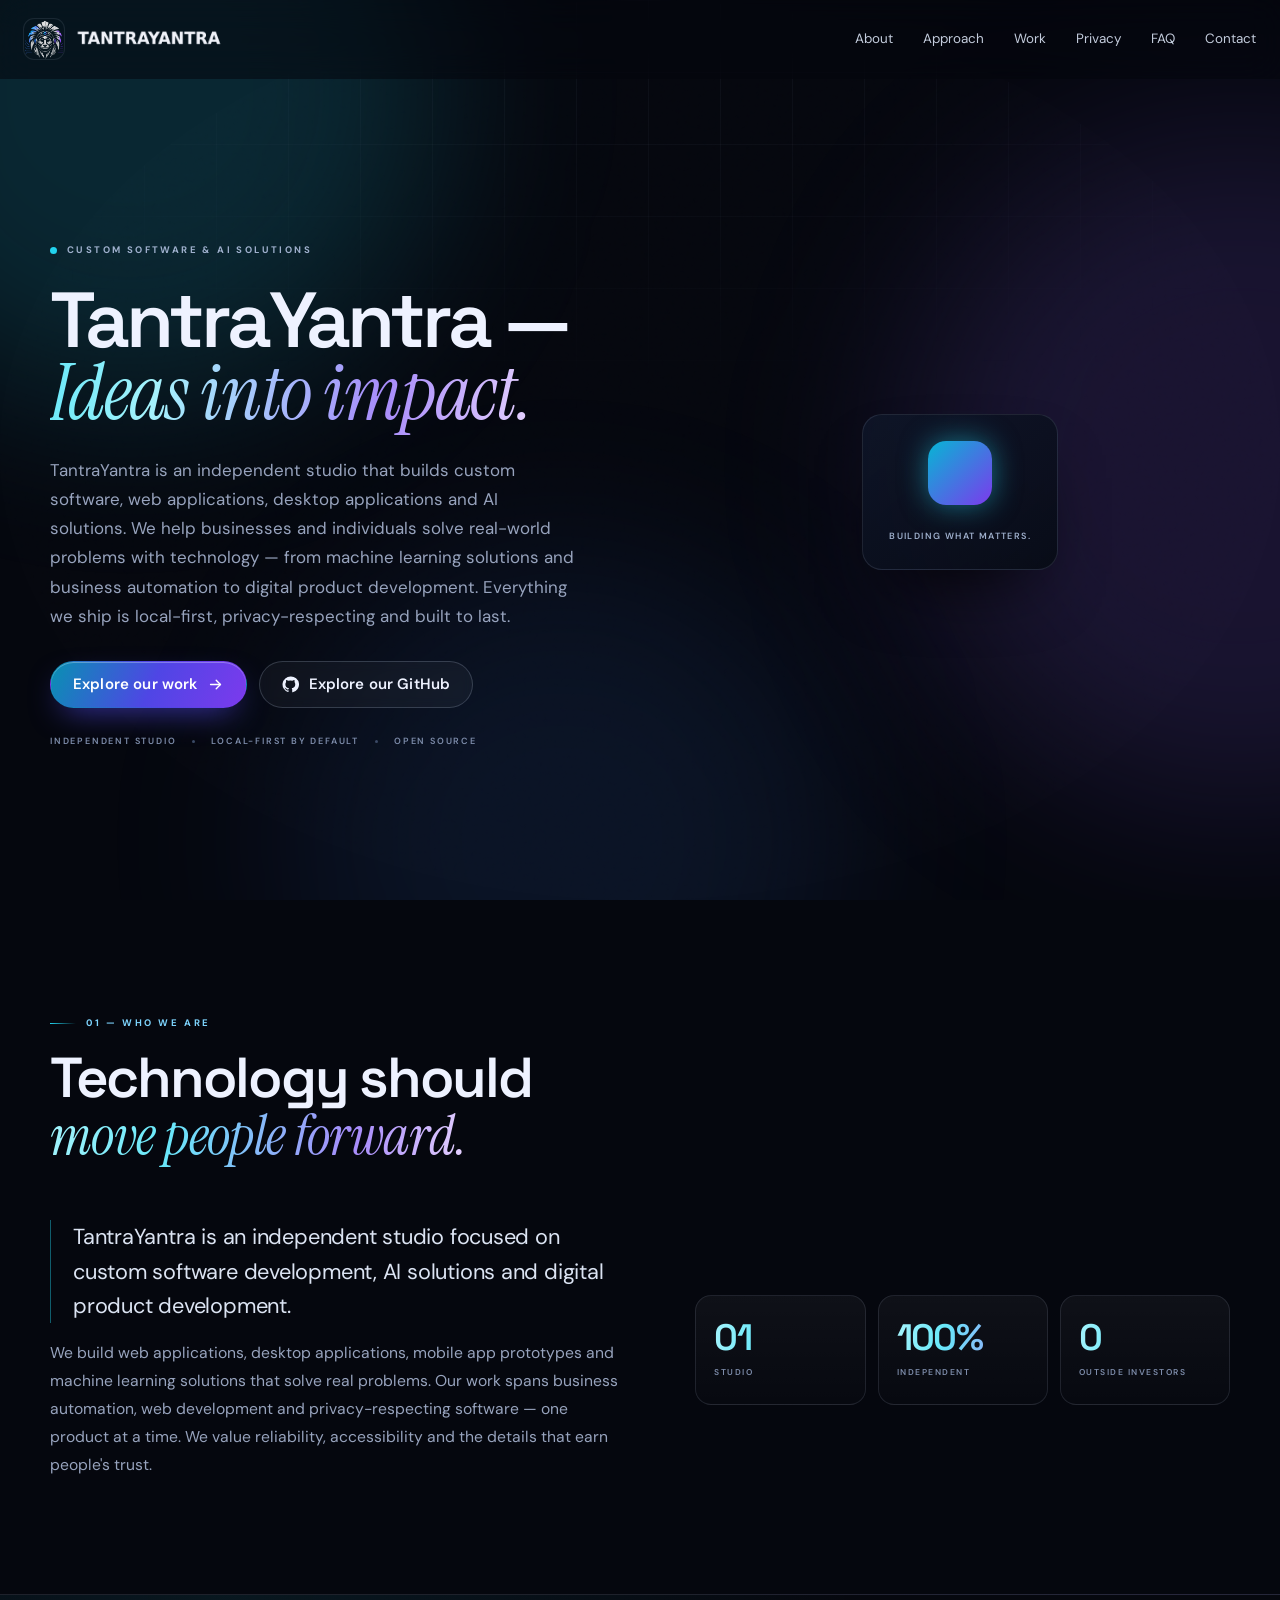
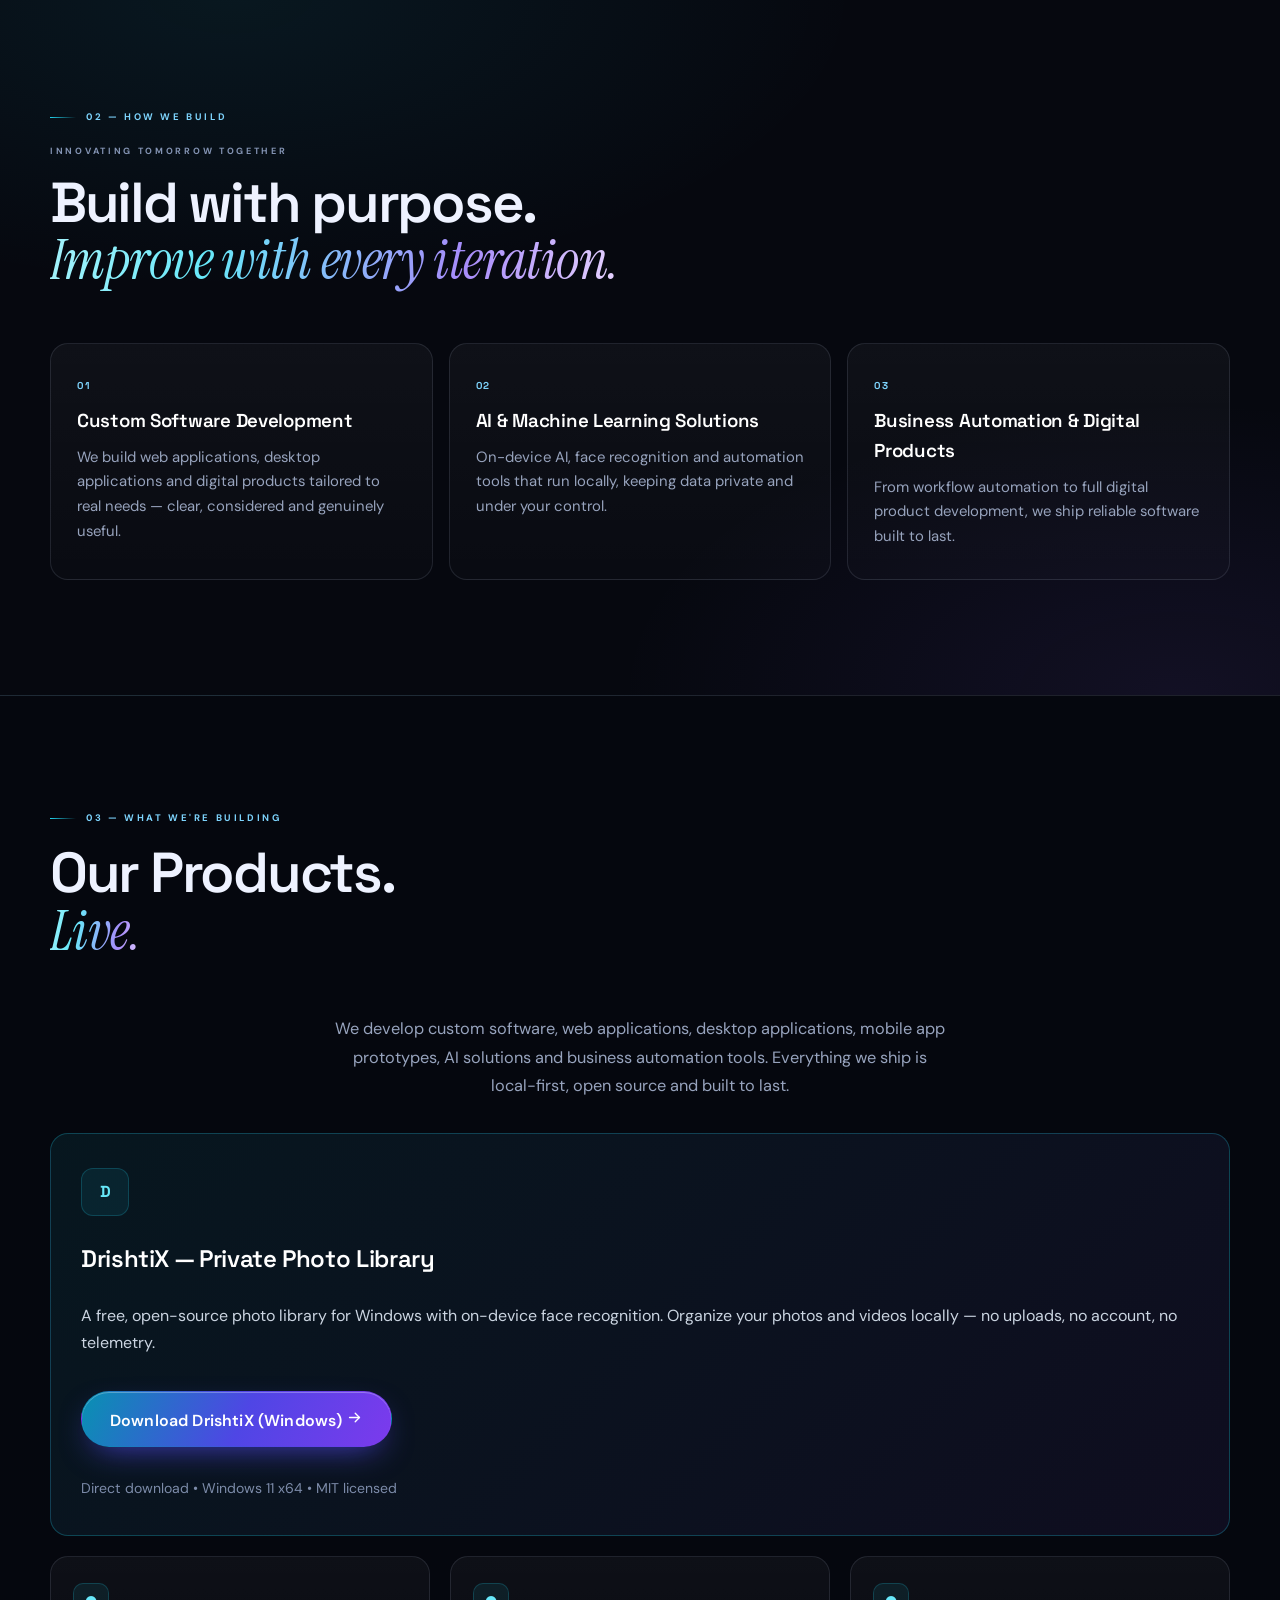
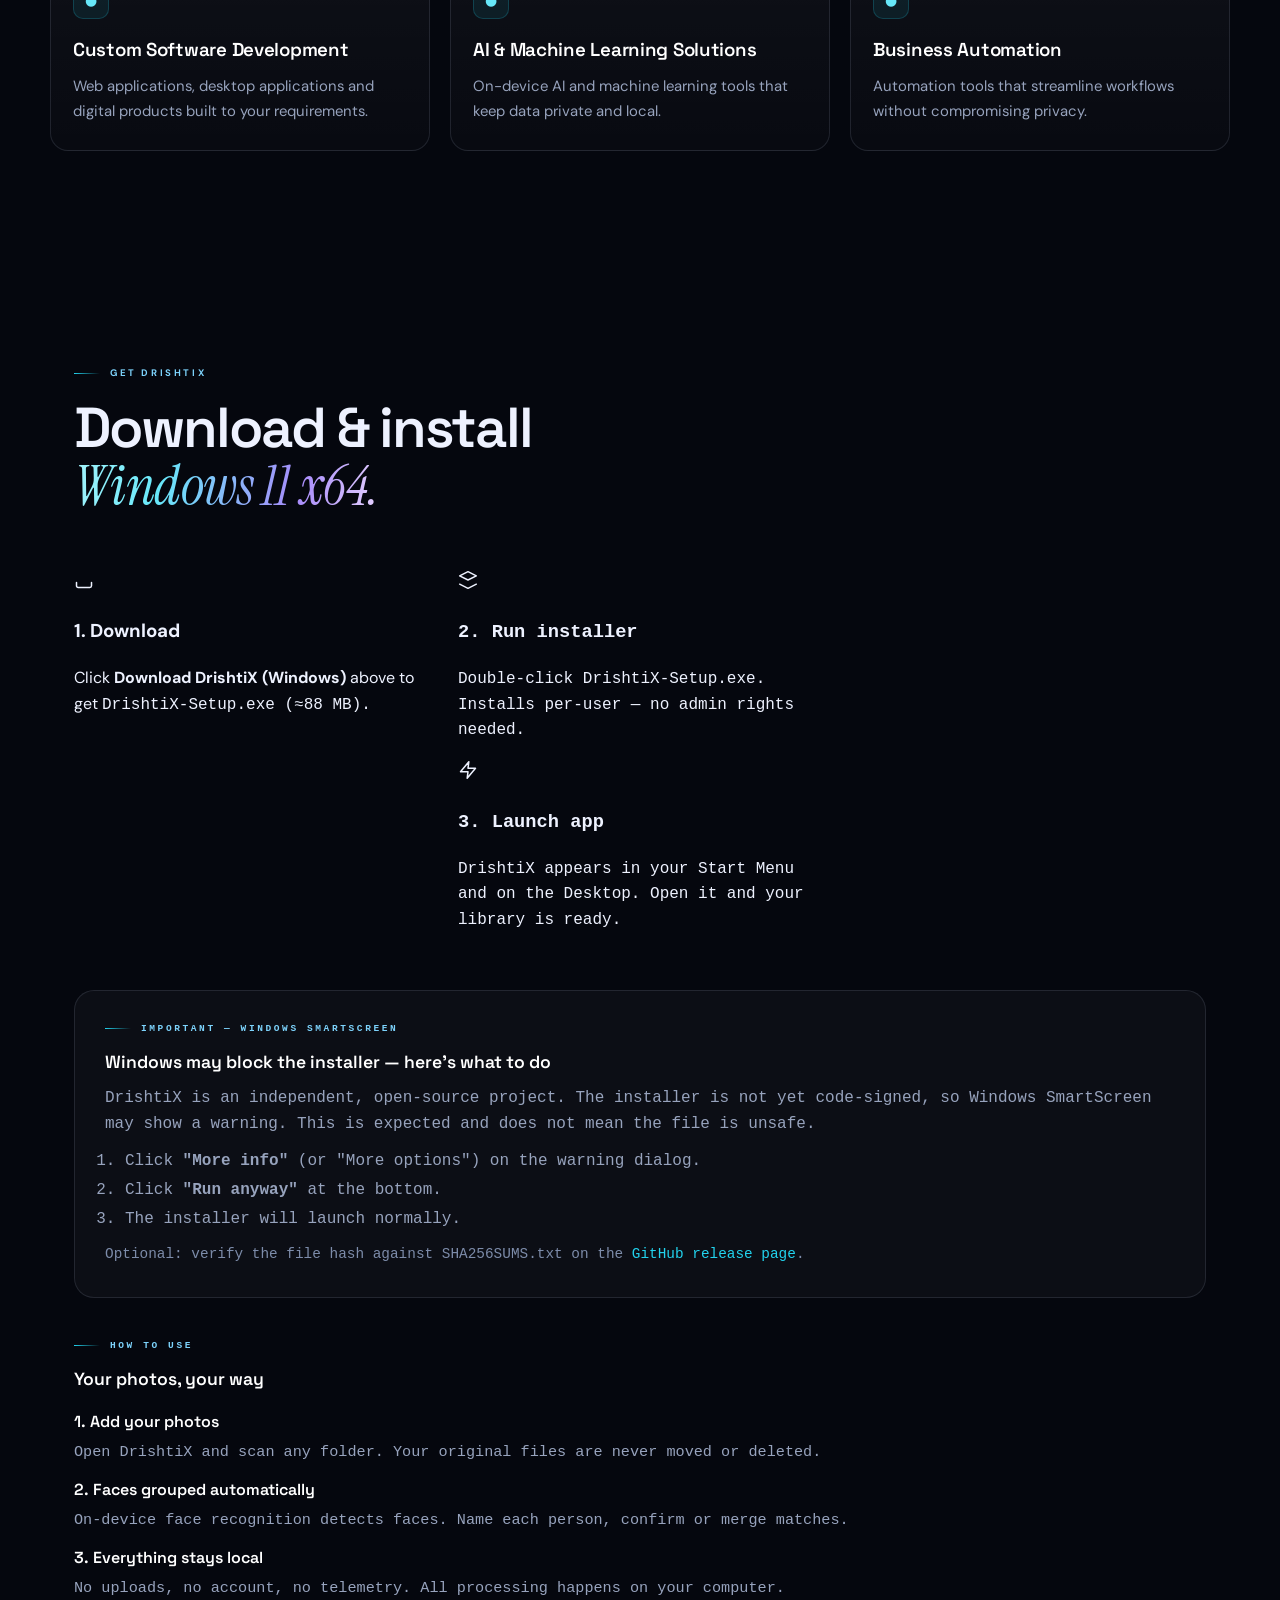
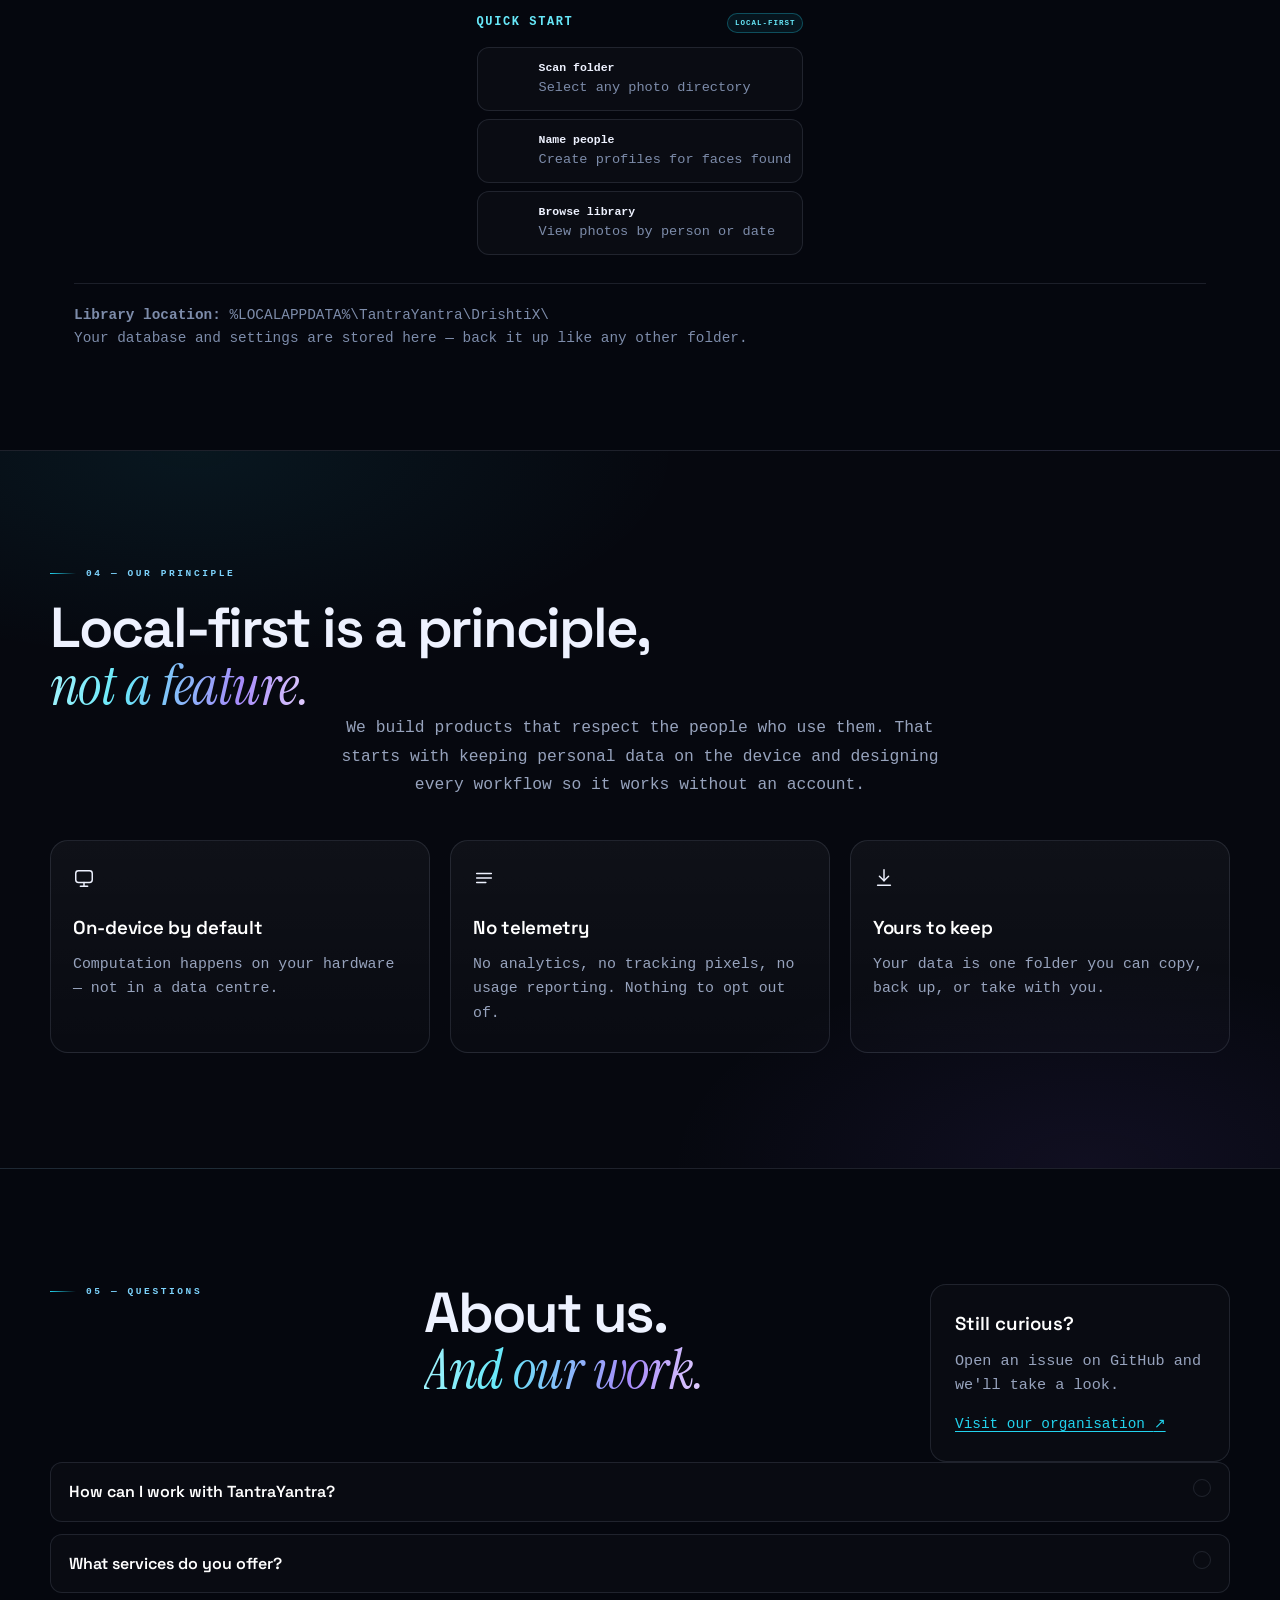
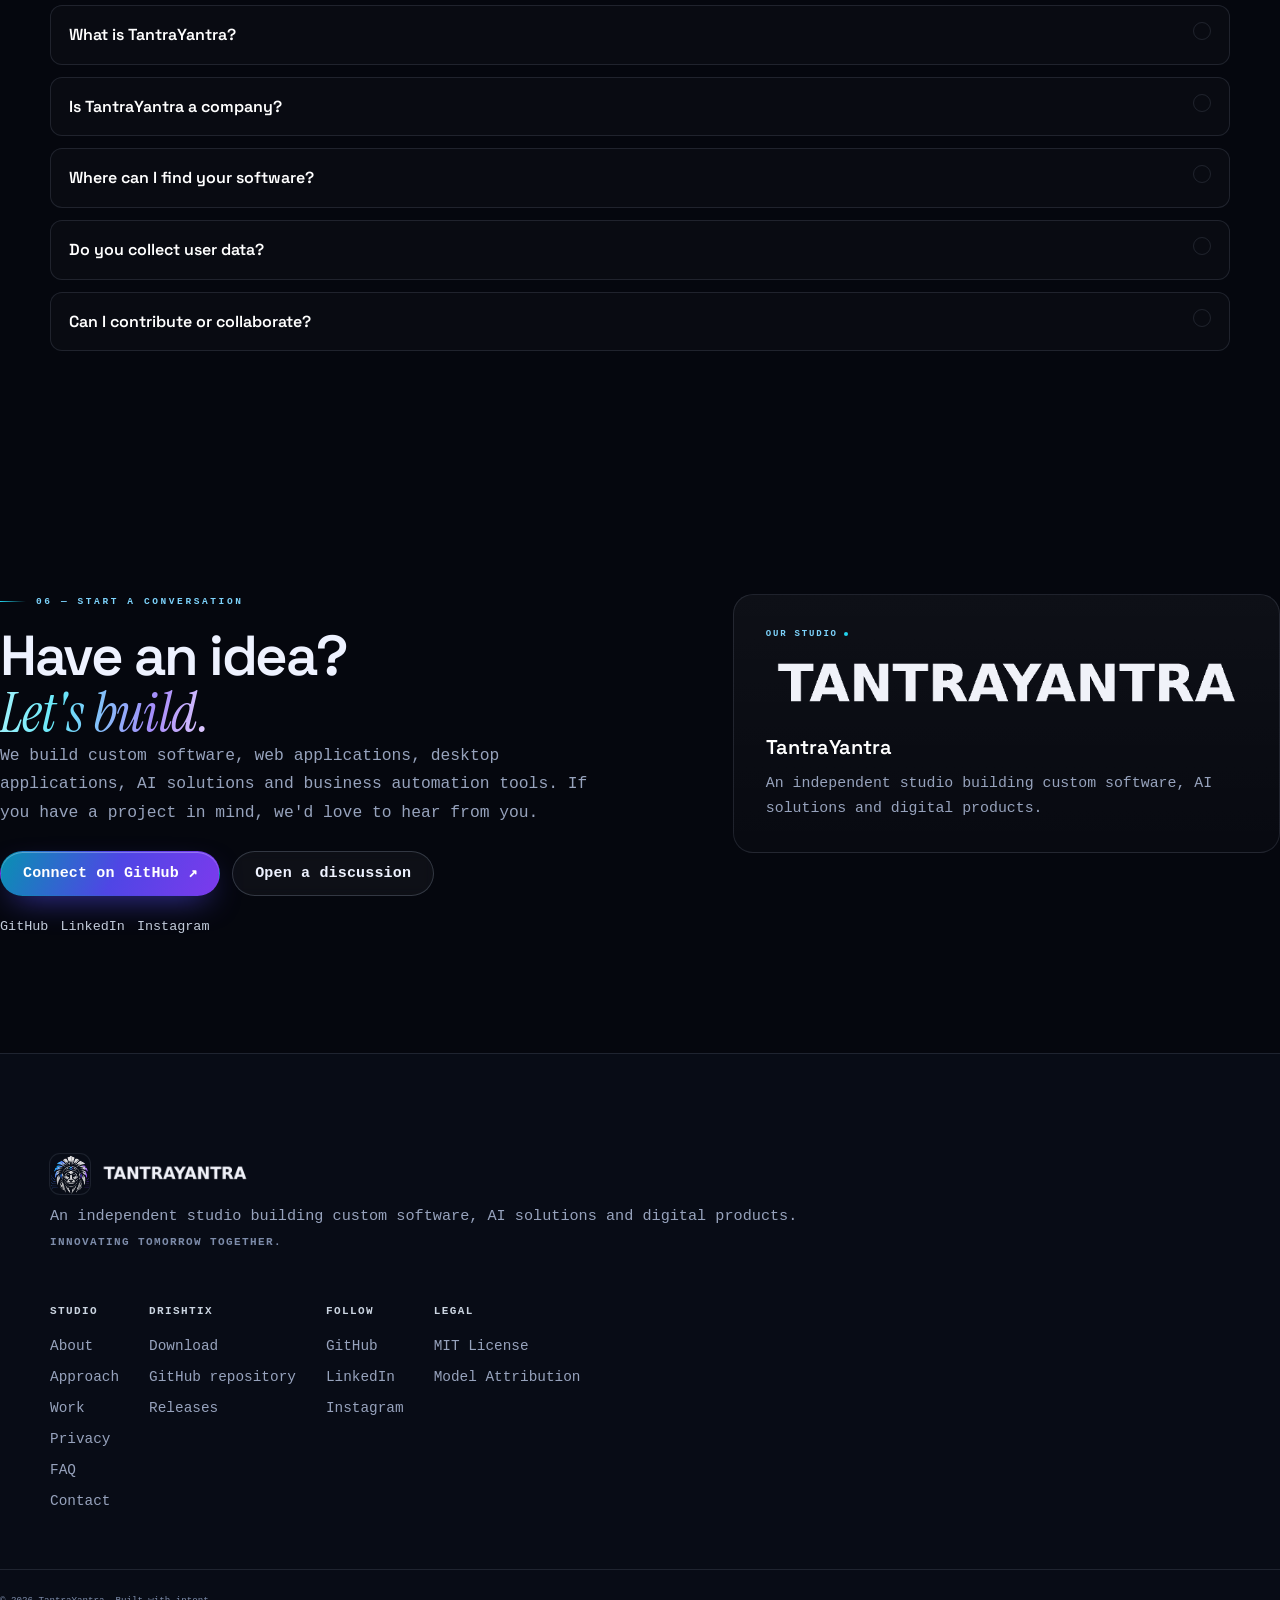
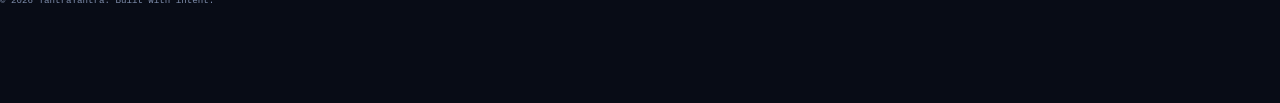
==== commit 072ca896: "Fix responsive layout: mobile menu, download bento, contact grid, showcase stack" ====
--- a/index.html
+++ b/index.html
@@ -250,7 +250,7 @@
         <h2>Download &amp; install<br> <em>Windows 11 x64.</em></h2>
       </div>
 
-      <div class="bento" style="grid-template-columns:repeat(3,1fr);gap:20px">
+      <div class="download-bento">
         <article class="card">
           <div class="card-icon">
             <svg viewBox="0 0 24 24" width="20" height="20" fill="none" stroke="currentColor" stroke-width="1.8" stroke-linecap="round" stroke-linejoin="round" aria-hidden="true"><path d="M21 15v4a2 2 0 0 1-2 2H5a2 2 0 0 1-2-2v-4"/></svg>
@@ -296,7 +296,7 @@
       <div class="how-to-use" style="margin-top:40px">
         <div class="label" style="margin-bottom:12px">HOW TO USE</div>
         <h3 style="margin:0 0 16px">Your photos, your way</h3>
-        <div class="showcase" style="grid-template-columns:1fr 1fr;gap:32px">
+        <div class="showcase">
           <div>
             <h4 style="margin:0 0 6px">1. Add your photos</h4>
             <p style="color:var(--muted);font-size:.95rem;margin:0 0 12px">
@@ -418,7 +418,7 @@
 
   <!-- CONTACT -->
   <section class="contact-section" id="contact">
-    <div class="contact-inner">
+    <div class="contact-grid">
       <div class="contact-copy">
         <div class="label">06 — START A CONVERSATION</div>
         <h2>Have an idea?<br> <em>Let's build.</em></h2>
--- a/styles.css
+++ b/styles.css
@@ -40,7 +40,7 @@
   -webkit-font-smoothing:antialiased;
   text-rendering:optimizeLegibility;
 }
-img{max-width:100%}
+img{max-width:100%;height:auto;display:block}
 a{color:inherit;text-decoration:none}
 button{font:inherit;color:inherit}
 ::selection{background:rgba(34,211,238,.3);color:#fff}
@@ -134,7 +134,7 @@
   background:linear-gradient(90deg,var(--cyan),var(--violet));transition:right .3s var(--ease);
 }
 .nav>a:hover::after{right:0}
-.menu{display:none;width:42px;height:42px;border-radius:10px;background:rgba(255,255,255,.04);border:1px solid var(--line);position:relative}
+.menu{display:none;width:42px;height:42px;border-radius:10px;background:rgba(255,255,255,.04);border:1px solid var(--line);position:relative;cursor:pointer}
 .menu span{position:absolute;left:11px;right:11px;height:1.5px;background:#dbe3f4;border-radius:2px;transition:transform .3s var(--ease),opacity .3s var(--ease)}
 .menu span:nth-child(1){top:16px}
 .menu span:nth-child(2){top:24px}
@@ -144,7 +144,7 @@
 /* ---------- hero ---------- */
 .hero{
   width:var(--wrap);margin-inline:auto;
-  display:grid;grid-template-columns:1.02fr .98fr;align-items:center;gap:44px;
+  display:grid;grid-template-columns:1.05fr .95fr;align-items:center;gap:44px;
   padding:clamp(42px,7vw,88px) 0 clamp(52px,7vw,84px);
   min-height:calc(100vh - 78px);
 }
@@ -208,10 +208,6 @@
   margin-top:10px;font-size:9px;font-weight:600;letter-spacing:1.4px;
   text-transform:uppercase;text-align:center;color:#9fb0cd;
 }
-.studio-note a{
-  color:#67e8f9;text-decoration:underline;text-underline-offset:3px;transition:color .25s;
-}
-.studio-note a:hover{color:#a5f3fc}
 
 /* ---------- about ---------- */
 .about-grid{display:grid;grid-template-columns:1fr .92fr;gap:clamp(36px,5vw,72px);align-items:center}
@@ -384,8 +380,24 @@
 
 /* ---------- download section ---------- */
 .download-section{padding:clamp(60px,8vw,100px) 0}
+.download-wrap{width:var(--wrap);margin-inline:auto}
+.download-bento{
+  display:grid;
+  grid-template-columns:repeat(3,1fr);
+  gap:20px;
+}
+.smartscreen{
+  margin-top:40px;
+  padding:30px;
+  border-radius:20px;
+  border:1px solid var(--line);
+  background:rgba(255,255,255,.03);
+}
 .smartscreen h3{margin:0 0 10px;font-family:var(--display);font-weight:600;font-size:1.1rem;color:#fff}
 .smartscreen p{margin:0 0 10px}
+.how-to-use{margin-top:40px}
+.how-to-use .label{margin-bottom:12px}
+.how-to-use h3{margin:0 0 16px;font-family:var(--display);font-weight:600;font-size:1.1rem;color:#fff}
 .how-to-use h4{margin:0 0 6px;font-family:var(--display);font-weight:600;font-size:1rem;color:#fff}
 .match-info small{color:var(--dim);display:block;font-size:.85rem}
 .panel-head{
@@ -437,12 +449,14 @@
 }
 .faq-body{margin-top:12px;padding-top:12px;border-top:1px solid var(--line)}
 .faq-body p{margin:0;color:var(--muted);font-size:.95rem;line-height:1.7}
+.faq-head{display:flex;justify-content:space-between;align-items:flex-start;gap:30px}
 .faq-aside{
   max-width:300px;
   padding:24px;
   border-radius:16px;
   border:1px solid var(--line);
   background:rgba(255,255,255,.02);
+  flex-shrink:0;
 }
 .faq-aside h3{margin:0 0 10px;font-family:var(--display);font-weight:600;color:#fff}
 .faq-aside p{margin:0 0 14px;color:var(--muted);font-size:.95rem}
@@ -453,14 +467,22 @@
 /* ---------- contact ---------- */
 .contact-section{padding:clamp(76px,9vw,120px) 0}
 .contact-inner{width:var(--wrap);margin-inline:auto}
+.contact-grid{
+  display:grid;
+  grid-template-columns:1.1fr .9fr;
+  gap:clamp(36px,5vw,72px);
+  align-items:flex-start;
+}
 .contact-copy{max-width:620px}
 .contact-copy p{margin:0 0 24px;color:var(--muted);font-size:1.02rem;line-height:1.75}
+.social-links{
+  display:flex;gap:12px;flex-wrap:wrap;margin-top:20px;
+}
 .social-links a{
   font-size:.84rem;color:#c3ccdc;transition:color .25s var(--ease);
 }
 .social-links a:hover{color:#fff}
 .contact-product{
-  max-width:320px;
   padding:32px;
   border-radius:20px;
   border:1px solid var(--line);
@@ -527,39 +549,51 @@
   .work-grid{grid-template-columns:repeat(2,1fr)}
   .privacy-grid{grid-template-columns:repeat(2,1fr)}
   .vision-grid{grid-template-columns:repeat(2,1fr)}
+  .contact-grid{grid-template-columns:1fr}
 }
 @media(max-width:768px){
   body{font-size:16px}
   .navbar{padding:1rem 4vw}
-  .nav-links{
+  .nav{
     display:none;
     position:absolute;top:100%;left:0;width:100%;
     background:var(--ink-2);
     flex-direction:column;padding:1.5rem 4vw;gap:1.5rem;
     border-bottom:1px solid var(--line);
+    box-shadow:0 20px 40px -10px rgba(0,0,0,.6);
   }
-  .nav-links.active{display:flex}
-  .nav-toggle{display:block}
+  .nav.open{display:flex}
+  .nav>a{
+    display:block;
+    padding:12px 0;
+    font-size:1rem;
+    border-bottom:1px solid rgba(255,255,255,.04);
+  }
+  .menu{display:block}
   .section{padding:clamp(60px,8vw,100px) 0}
   #hero{grid-template-columns:1fr;gap:32px;padding:clamp(42px,7vw,88px) 0 clamp(52px,7vw,84px)}
   .hero h1{font-size:clamp(2.5rem,5vw,4rem)}
   .hero-meta{justify-content:center}
-  .actions{justify-content:center}
+  .actions{justify-content:center;flex-direction:column;align-items:center}
   .about-grid{grid-template-columns:1fr;gap:2rem}
   .vision-grid{grid-template-columns:1fr}
   .work-grid{grid-template-columns:1fr}
   .privacy-grid{grid-template-columns:1fr}
   .footer-links{flex-direction:column;gap:20px}
   .footer-bottom{flex-direction:column;gap:8px;text-align:center}
-  .contact-inner{grid-template-columns:1fr}
+  .contact-grid{grid-template-columns:1fr}
+  .contact-product{max-width:100%}
+  .download-bento{grid-template-columns:1fr !important}
+  .showcase{grid-template-columns:1fr !important}
 }
 @media(max-width:480px){
   .navbar{padding:1rem 3vw}
-  .nav-links{padding:1.5rem 3vw}
+  .nav{padding:1.5rem 3vw}
   .section{padding:50px 3vw}
   #hero{padding-top:90px;padding-bottom:50px}
   .hero h1{font-size:1.8rem}
   .work-card{padding:1.25rem}
   .privacy-card{padding:20px 16px}
   .vision-card{padding:26px 20px}
+  .smartscreen{padding:20px}
 }
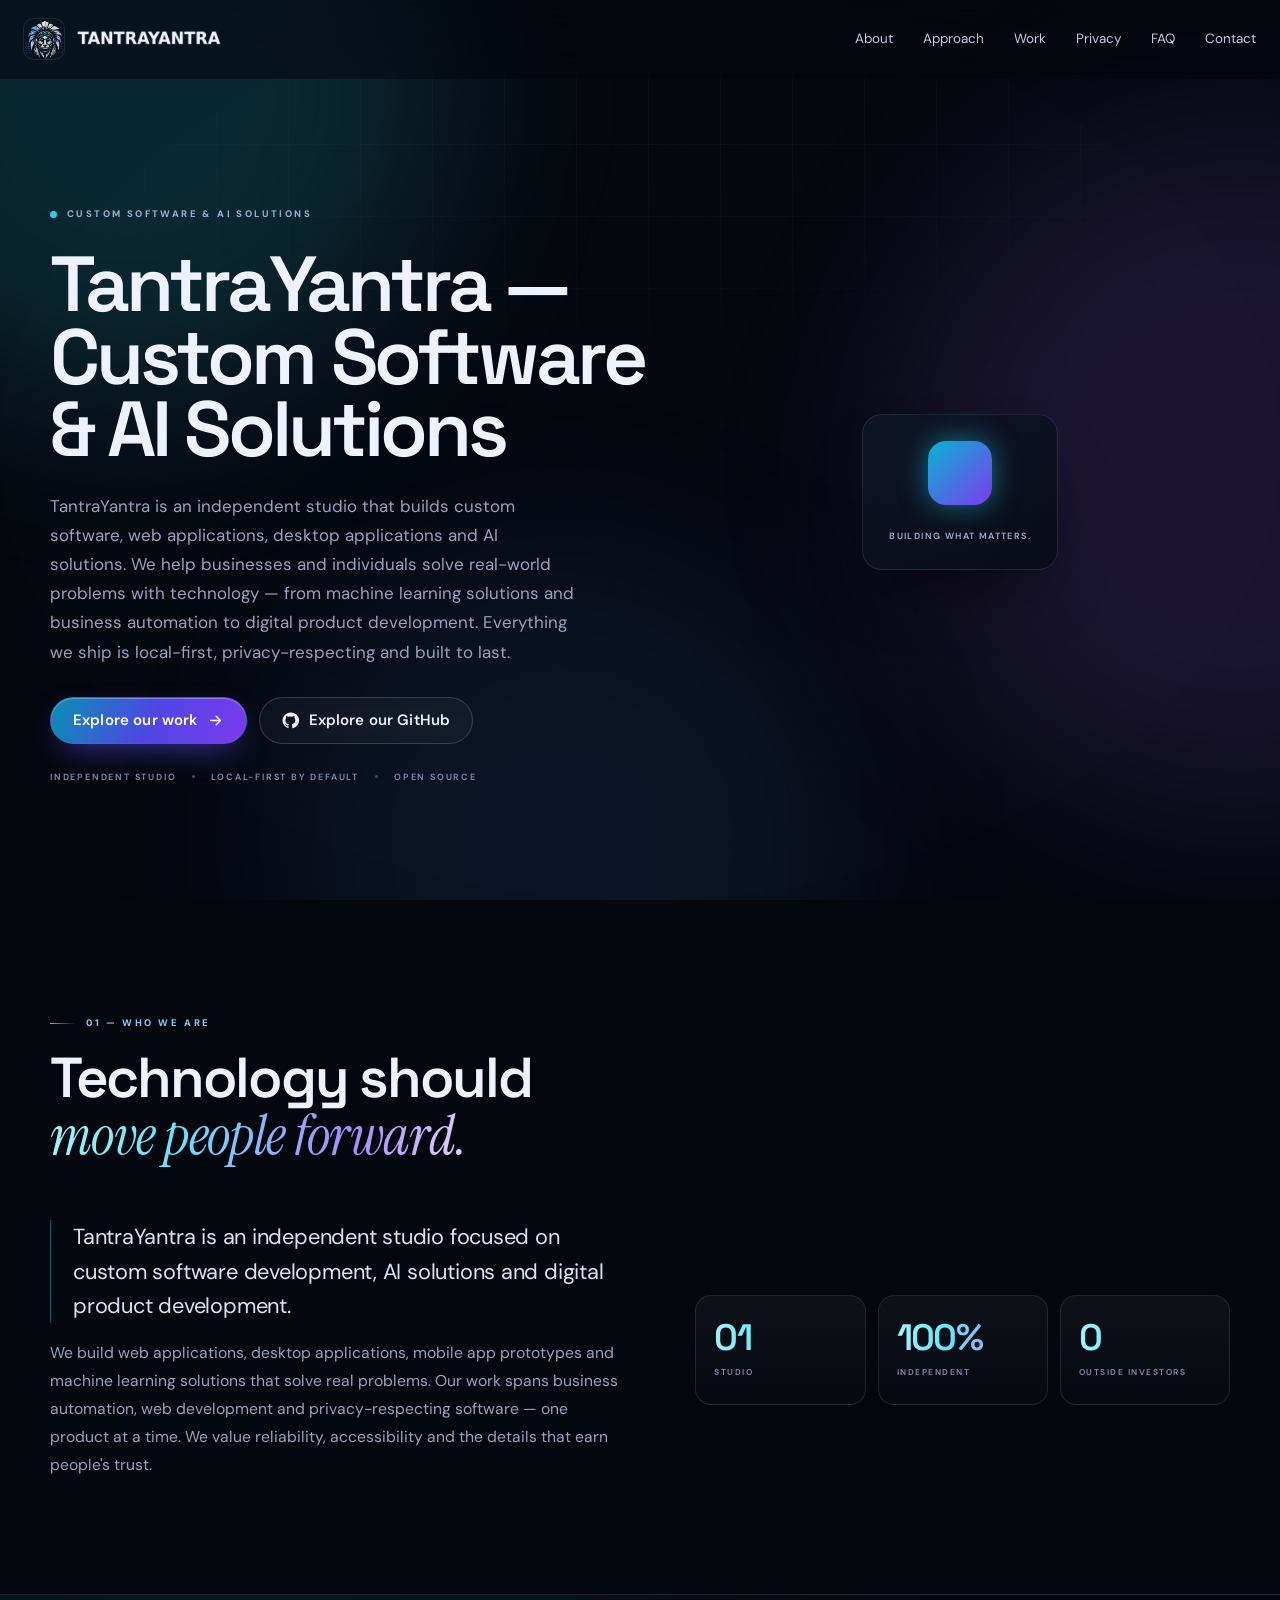
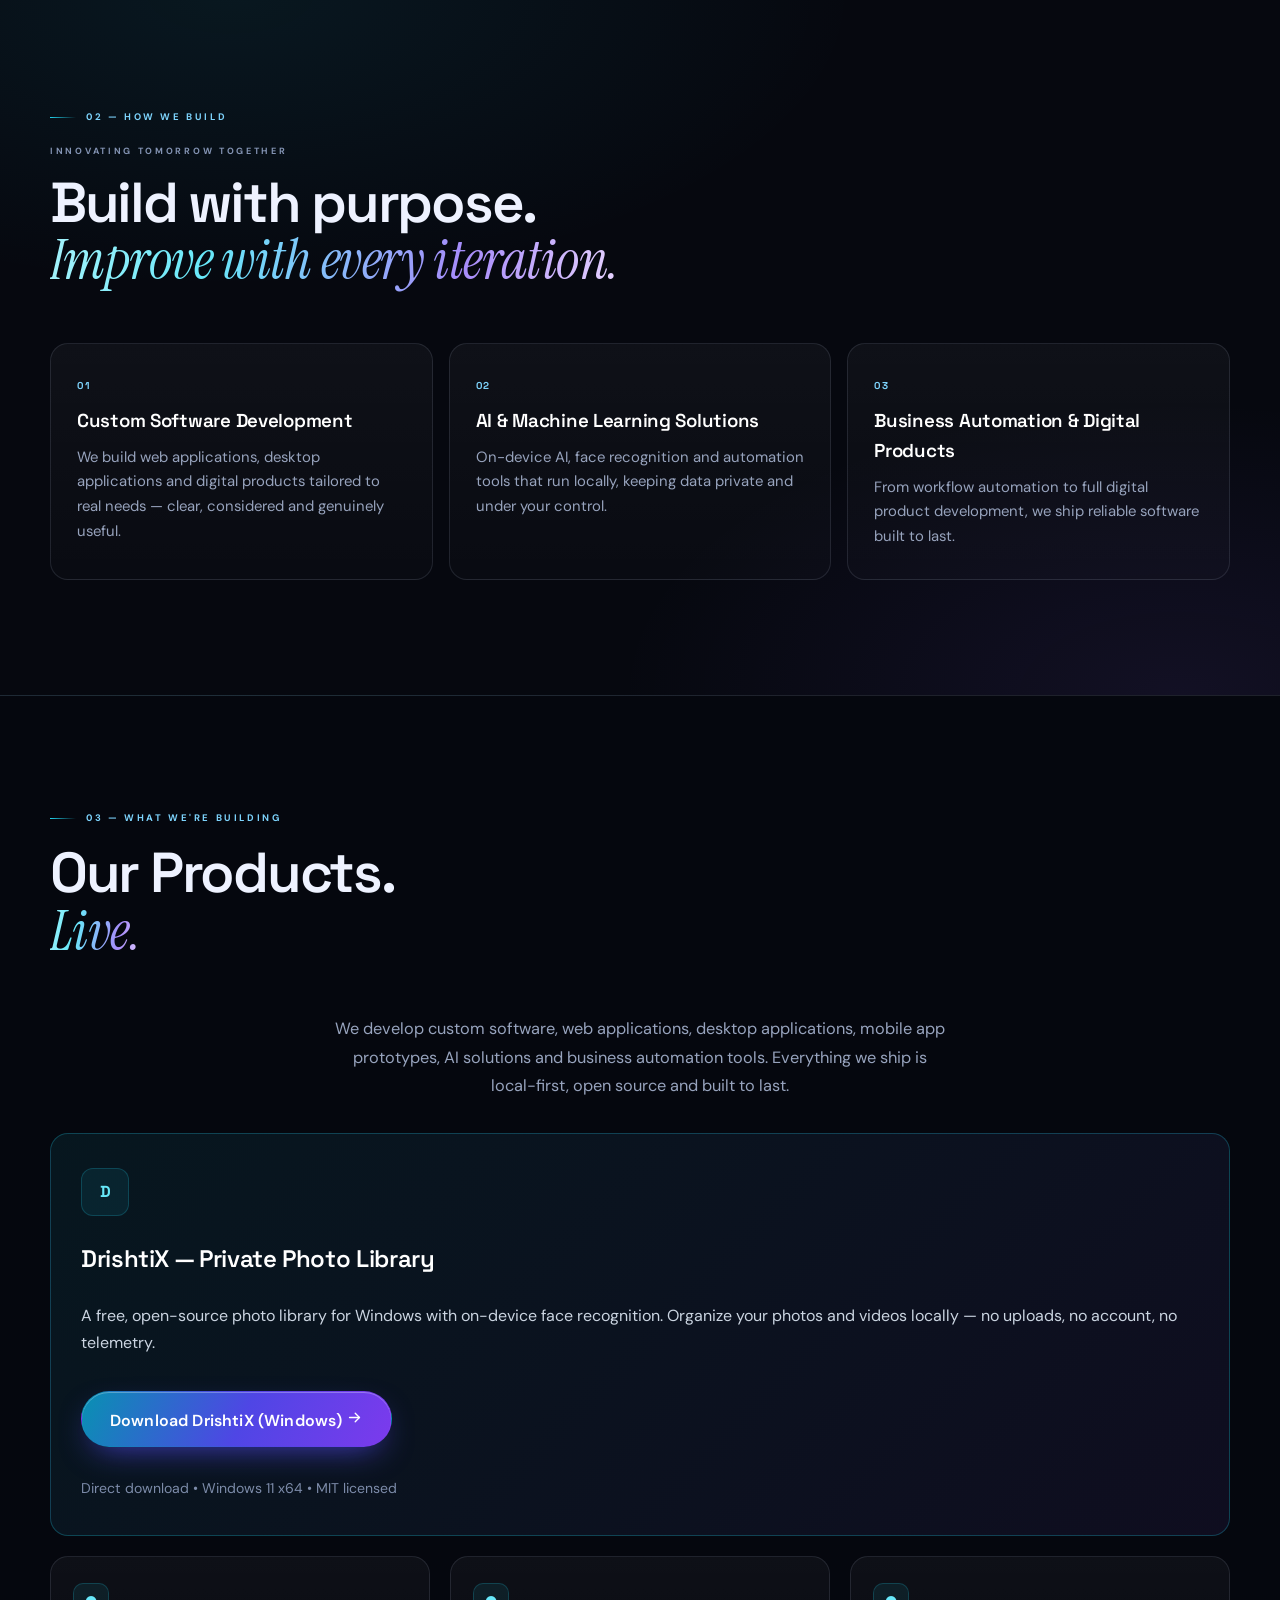
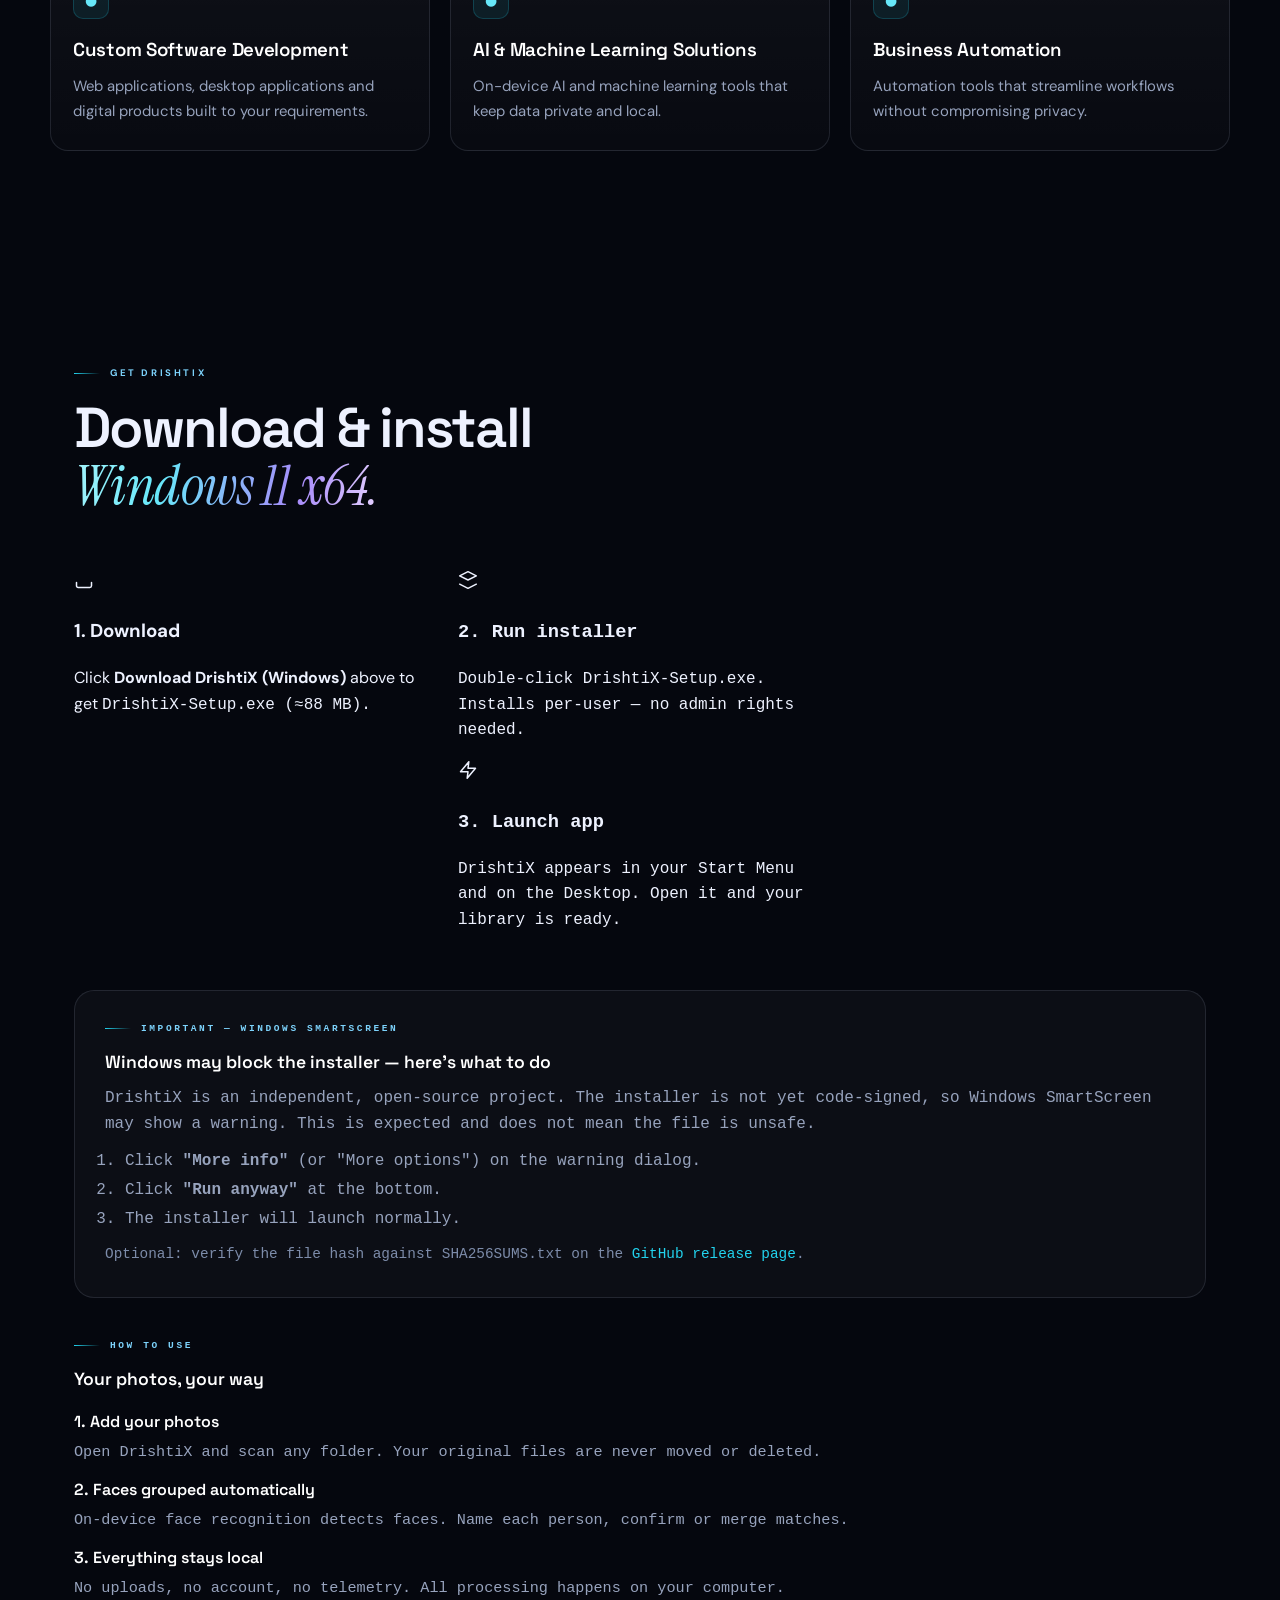
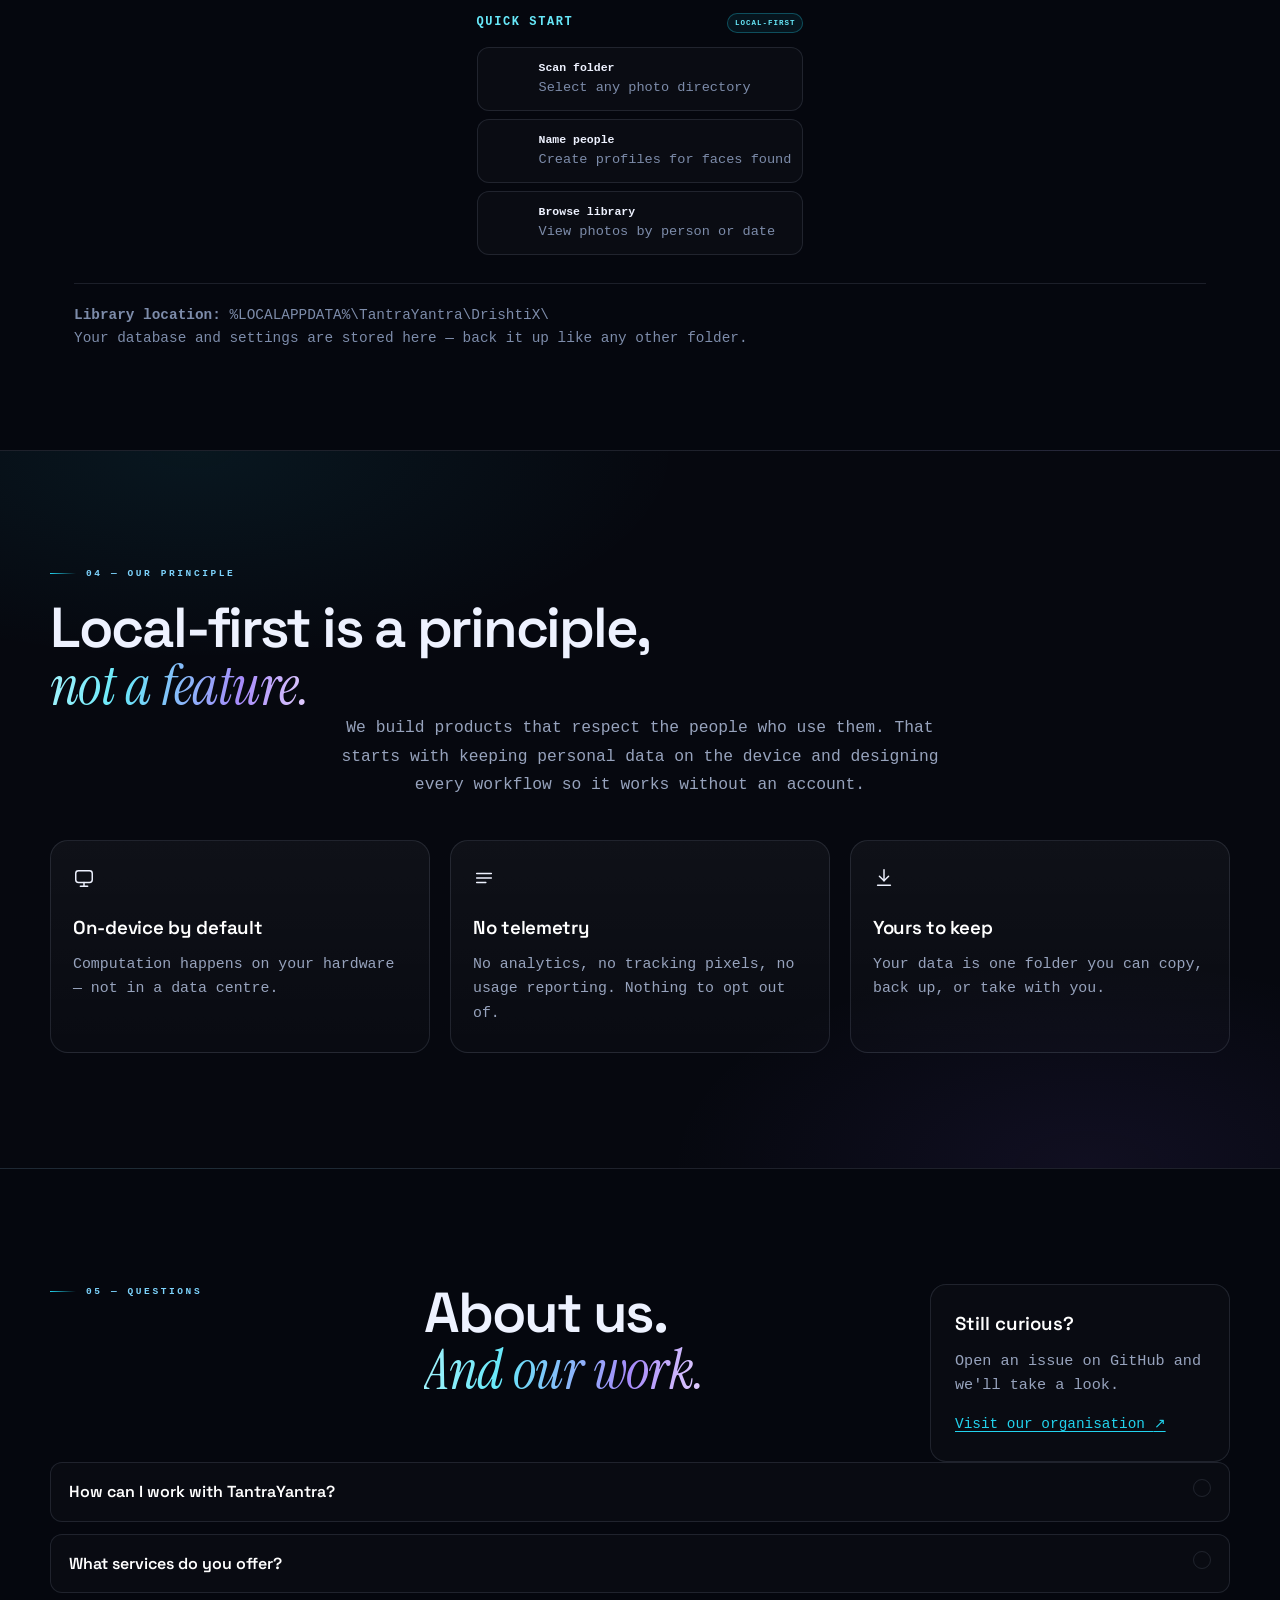
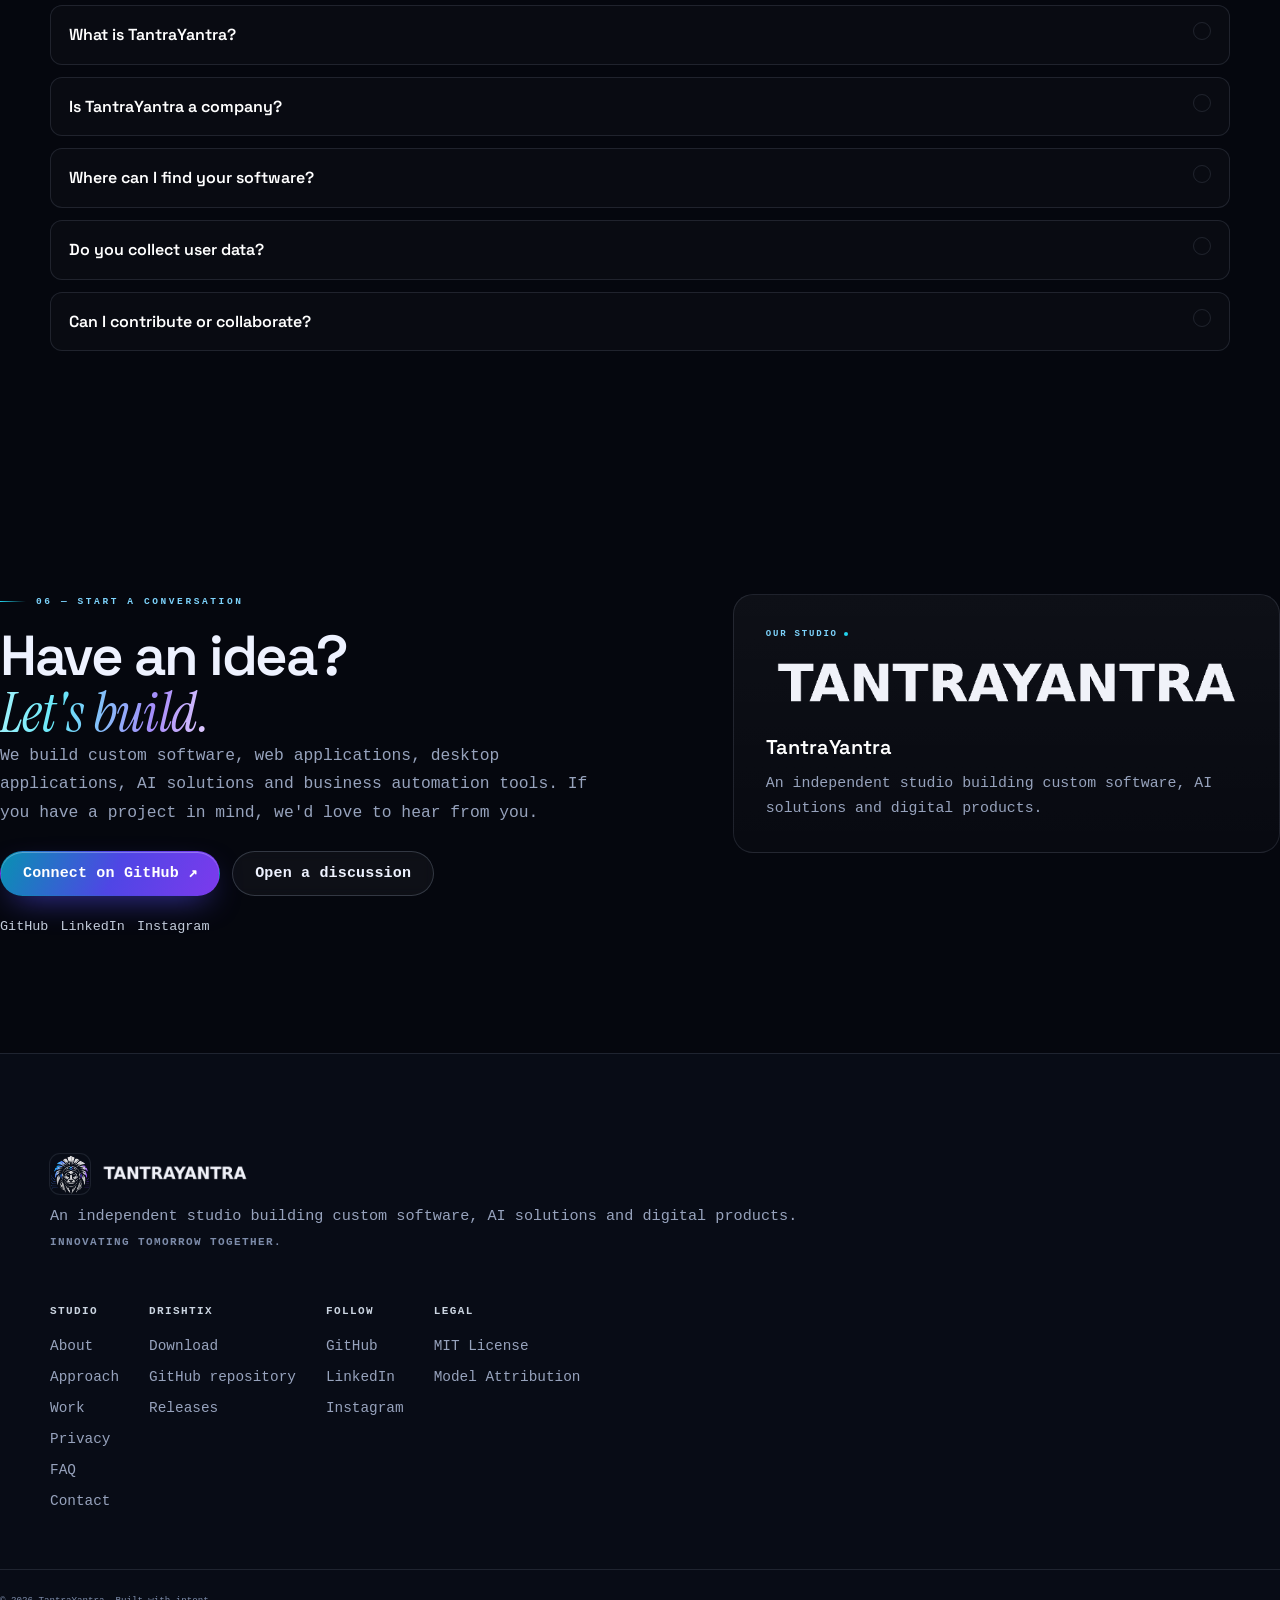
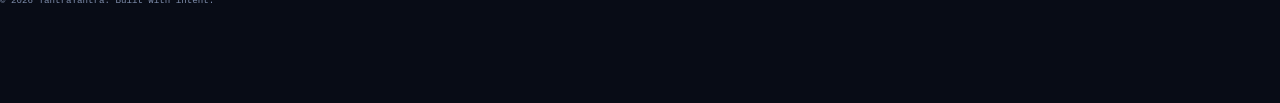
==== commit cacc634c: "SEO fixes: aria-hidden emblem, keyword H1, Product+FAQ schema" ====
--- a/index.html
+++ b/index.html
@@ -59,6 +59,61 @@
   }
 }
 </script>
+<script type="application/ld+json">
+{
+  "@context": "https://schema.org",
+  "@type": "Product",
+  "name": "DrishtiX",
+  "description": "Free, open-source photo library for Windows with on-device face recognition. Local-first, privacy-respecting software.",
+  "url": "https://github.com/TantraYantra/drishtix",
+  "applicationCategory": "PhotographyApplication",
+  "operatingSystem": "Windows 11 x64",
+  "offers": {
+    "@type": "Offer",
+    "price": "0",
+    "priceCurrency": "USD",
+    "availability": "https://schema.org/InStock",
+    "url": "https://github.com/TantraYantra/drishtix/releases/latest/download/DrishtiX-Setup.exe"
+  },
+  "author": {
+    "@type": "Organization",
+    "name": "TantraYantra"
+  },
+  "license": "https://github.com/TantraYantra/drishtix/blob/main/LICENSE"
+}
+</script>
+<script type="application/ld+json">
+{
+  "@context": "https://schema.org",
+  "@type": "FAQPage",
+  "mainEntity": [
+    {
+      "@type": "Question",
+      "name": "What is TantraYantra?",
+      "acceptedAnswer": {
+        "@type": "Answer",
+        "text": "TantraYantra is an independent studio that builds custom software, web applications, desktop applications and AI solutions."
+      }
+    },
+    {
+      "@type": "Question",
+      "name": "What is DrishtiX?",
+      "acceptedAnswer": {
+        "@type": "Answer",
+        "text": "DrishtiX is a free, open-source photo library for Windows with on-device face recognition. All processing happens locally on your device."
+      }
+    },
+    {
+      "@type": "Question",
+      "name": "Does TantraYantra collect user data?",
+      "acceptedAnswer": {
+        "@type": "Answer",
+        "text": "No. Any software released under TantraYantra is designed to run locally on your device. There is no telemetry, no cloud sync, and no account required."
+      }
+    }
+  ]
+}
+</script>
 </head>
 <body>
 <div class="aurora" aria-hidden="true">
@@ -72,7 +127,7 @@
 <header class="site-header" id="siteHeader">
   <div class="header-inner">
     <a class="brand" href="#top" aria-label="TantraYantra home">
-      <img class="brand-emblem" src="assets/tantrayantra-emblem.png?v=2" alt="" width="565" height="580" loading="lazy">
+      <img class="brand-emblem" src="assets/tantrayantra-emblem.png?v=2" alt="" aria-hidden="true" width="565" height="580" loading="lazy">
       <img class="brand-wordmark" src="assets/tantrayantra-wordmark.png?v=2" alt="TantraYantra logo" title="TantraYantra — independent studio" width="1392" height="179" loading="lazy">
     </a>
 
@@ -98,7 +153,7 @@
     <div class="hero-copy">
       <div class="eyebrow"><span class="pulse"></span> CUSTOM SOFTWARE &amp; AI SOLUTIONS</div>
 
-      <h1>TantraYantra —<br> <em>Ideas into impact.</em></h1>
+      <h1>TantraYantra — Custom Software &amp; AI Solutions</h1>
 
       <p class="lead">
         TantraYantra is an independent studio that builds custom software, web
@@ -453,7 +508,7 @@
   <div class="footer-inner">
     <div class="footer-brand">
       <a class="brand" href="#top" aria-label="TantraYantra home">
-        <img class="brand-emblem" src="assets/tantrayantra-emblem.png?v=2" alt="" width="565" height="580" loading="lazy">
+        <img class="brand-emblem" src="assets/tantrayantra-emblem.png?v=2" alt="" aria-hidden="true" width="565" height="580" loading="lazy">
         <img class="brand-wordmark" src="assets/tantrayantra-wordmark.png?v=2" alt="TantraYantra logo" title="TantraYantra — independent studio" width="1392" height="179" loading="lazy">
       </a>
       <p>An independent studio building custom software, AI solutions and digital products.</p>
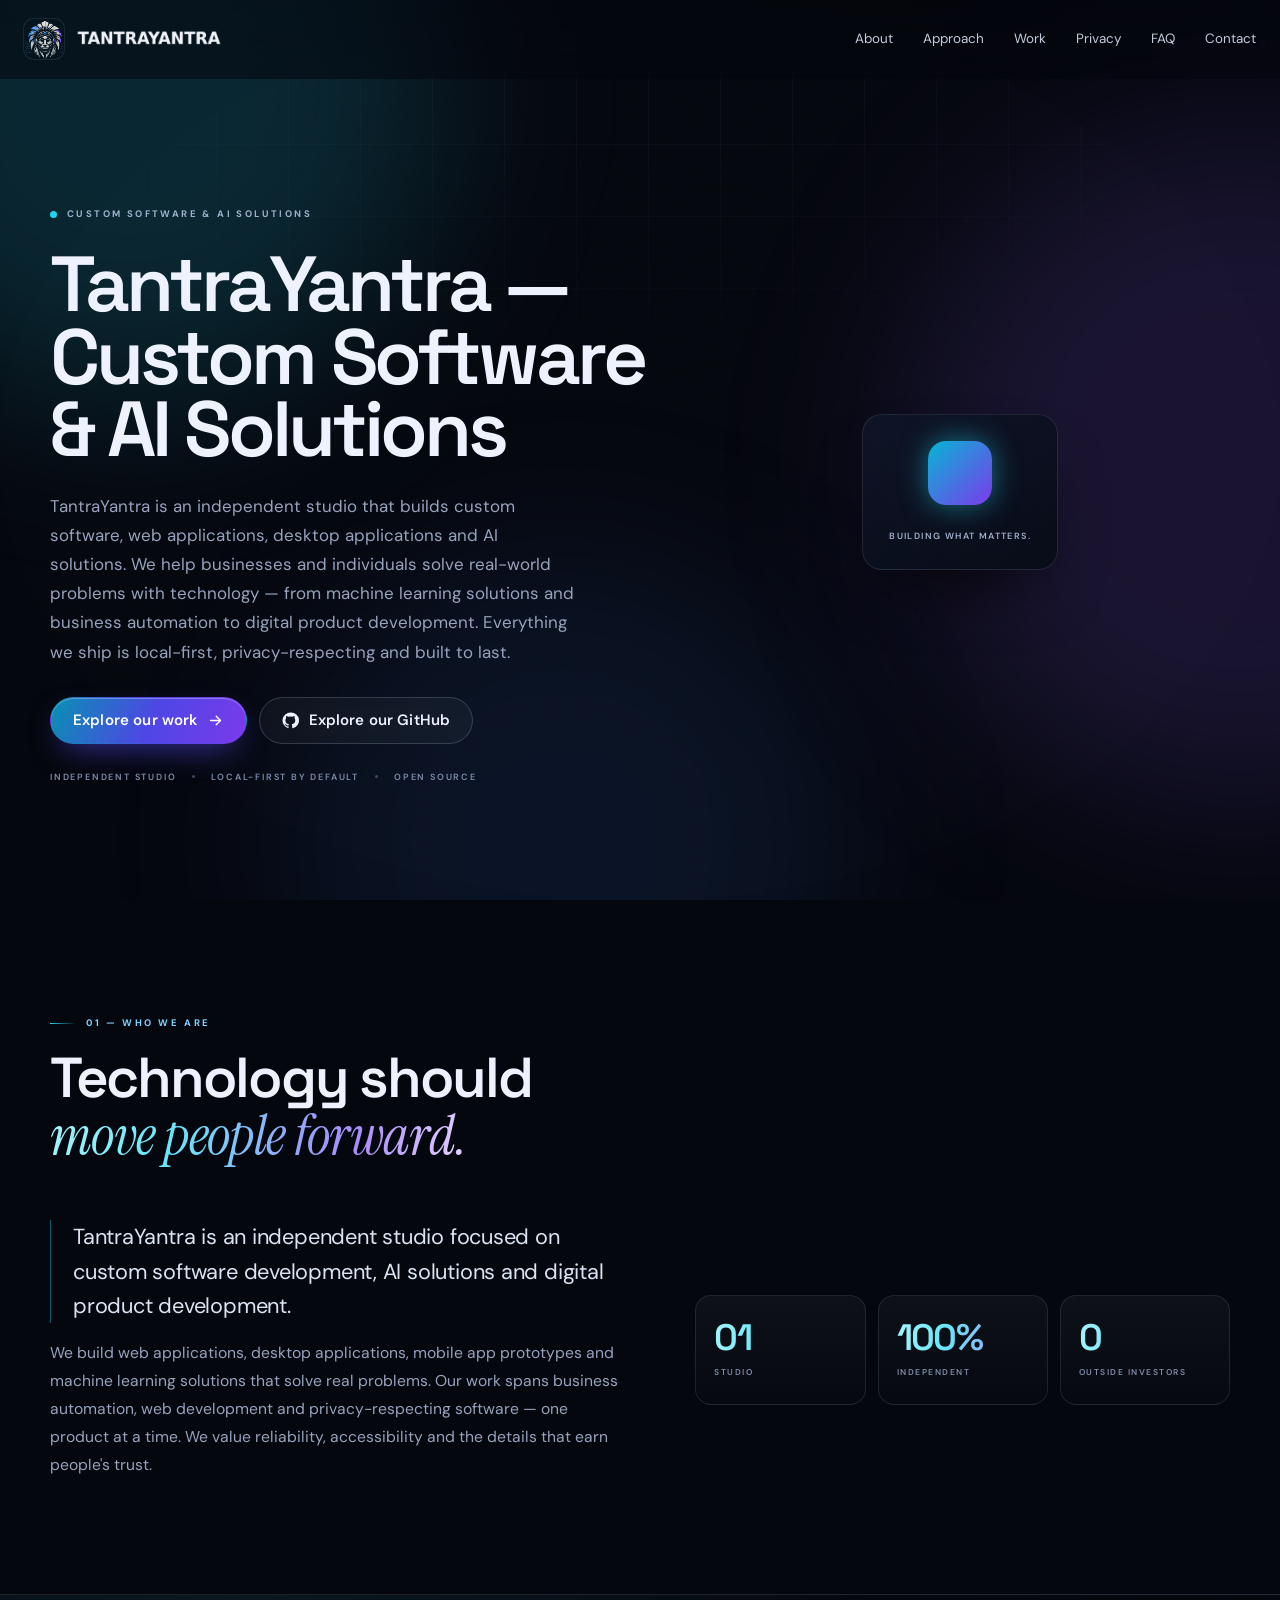
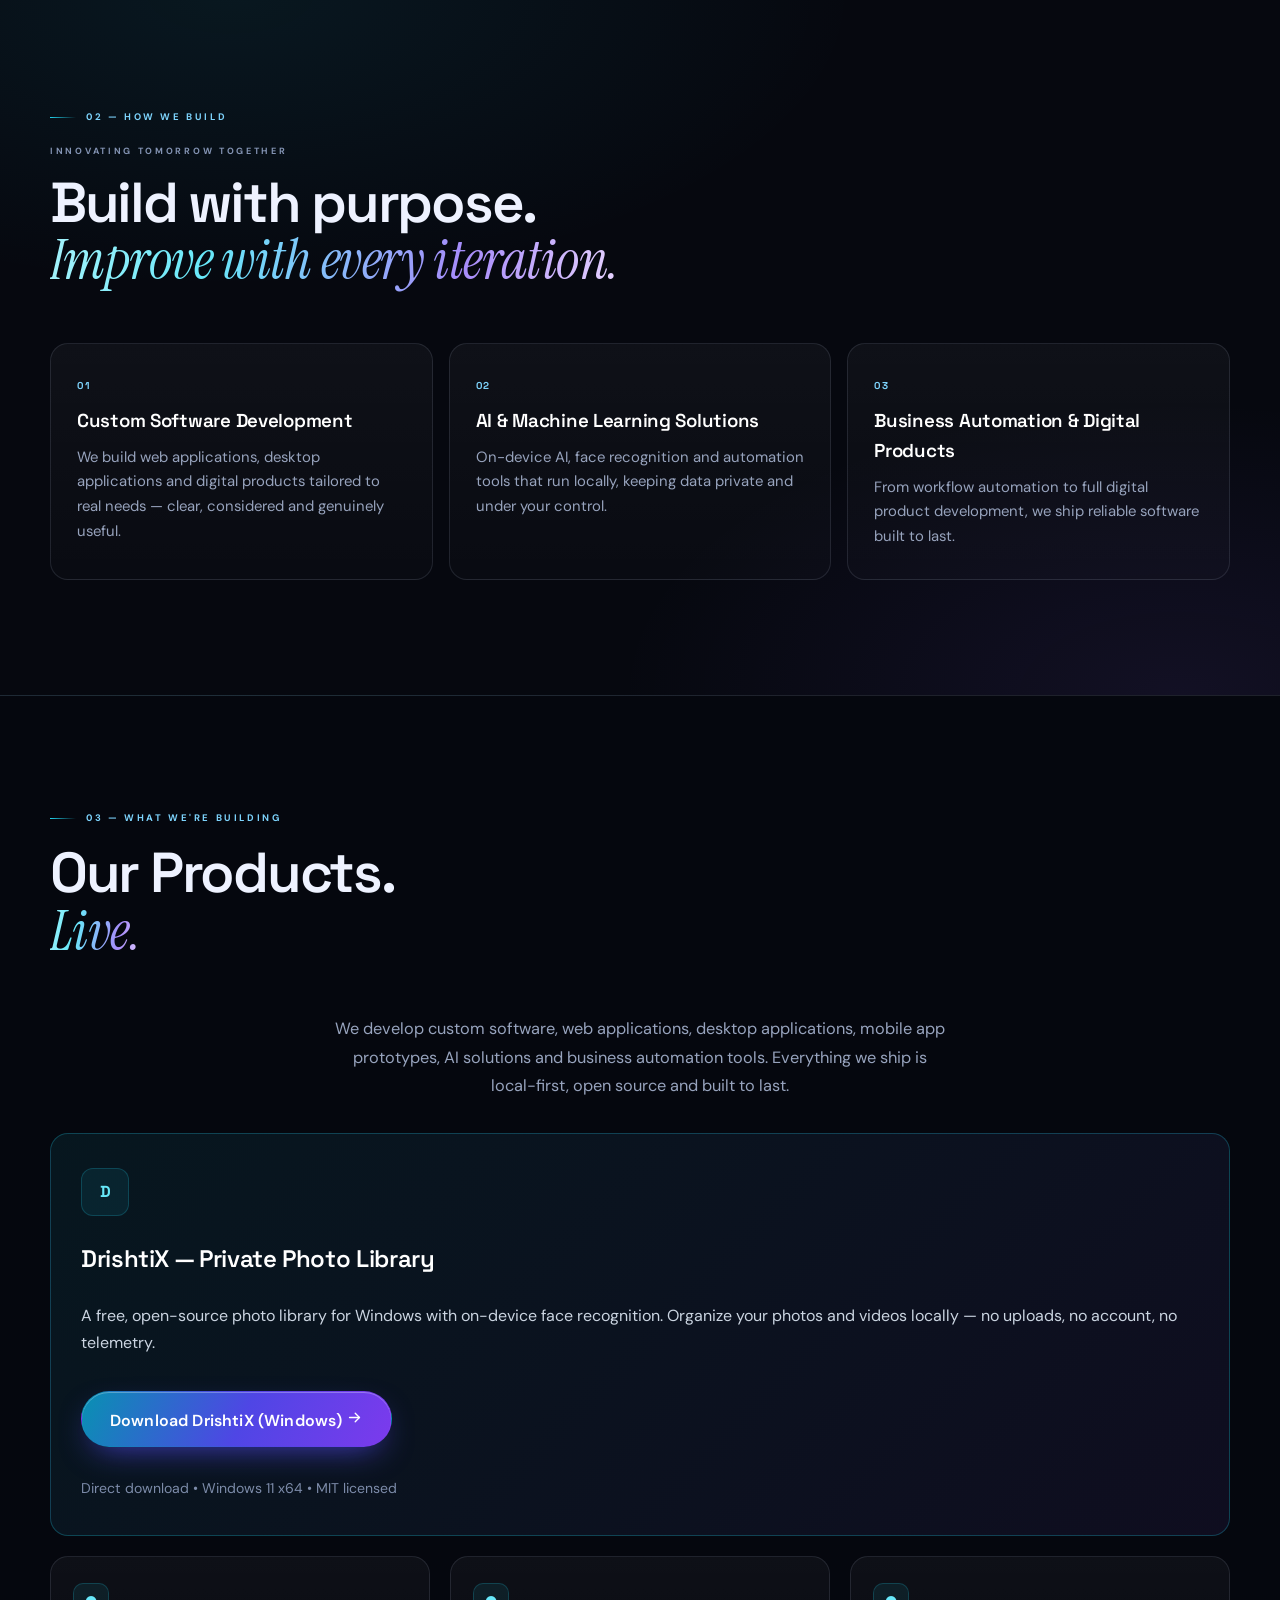
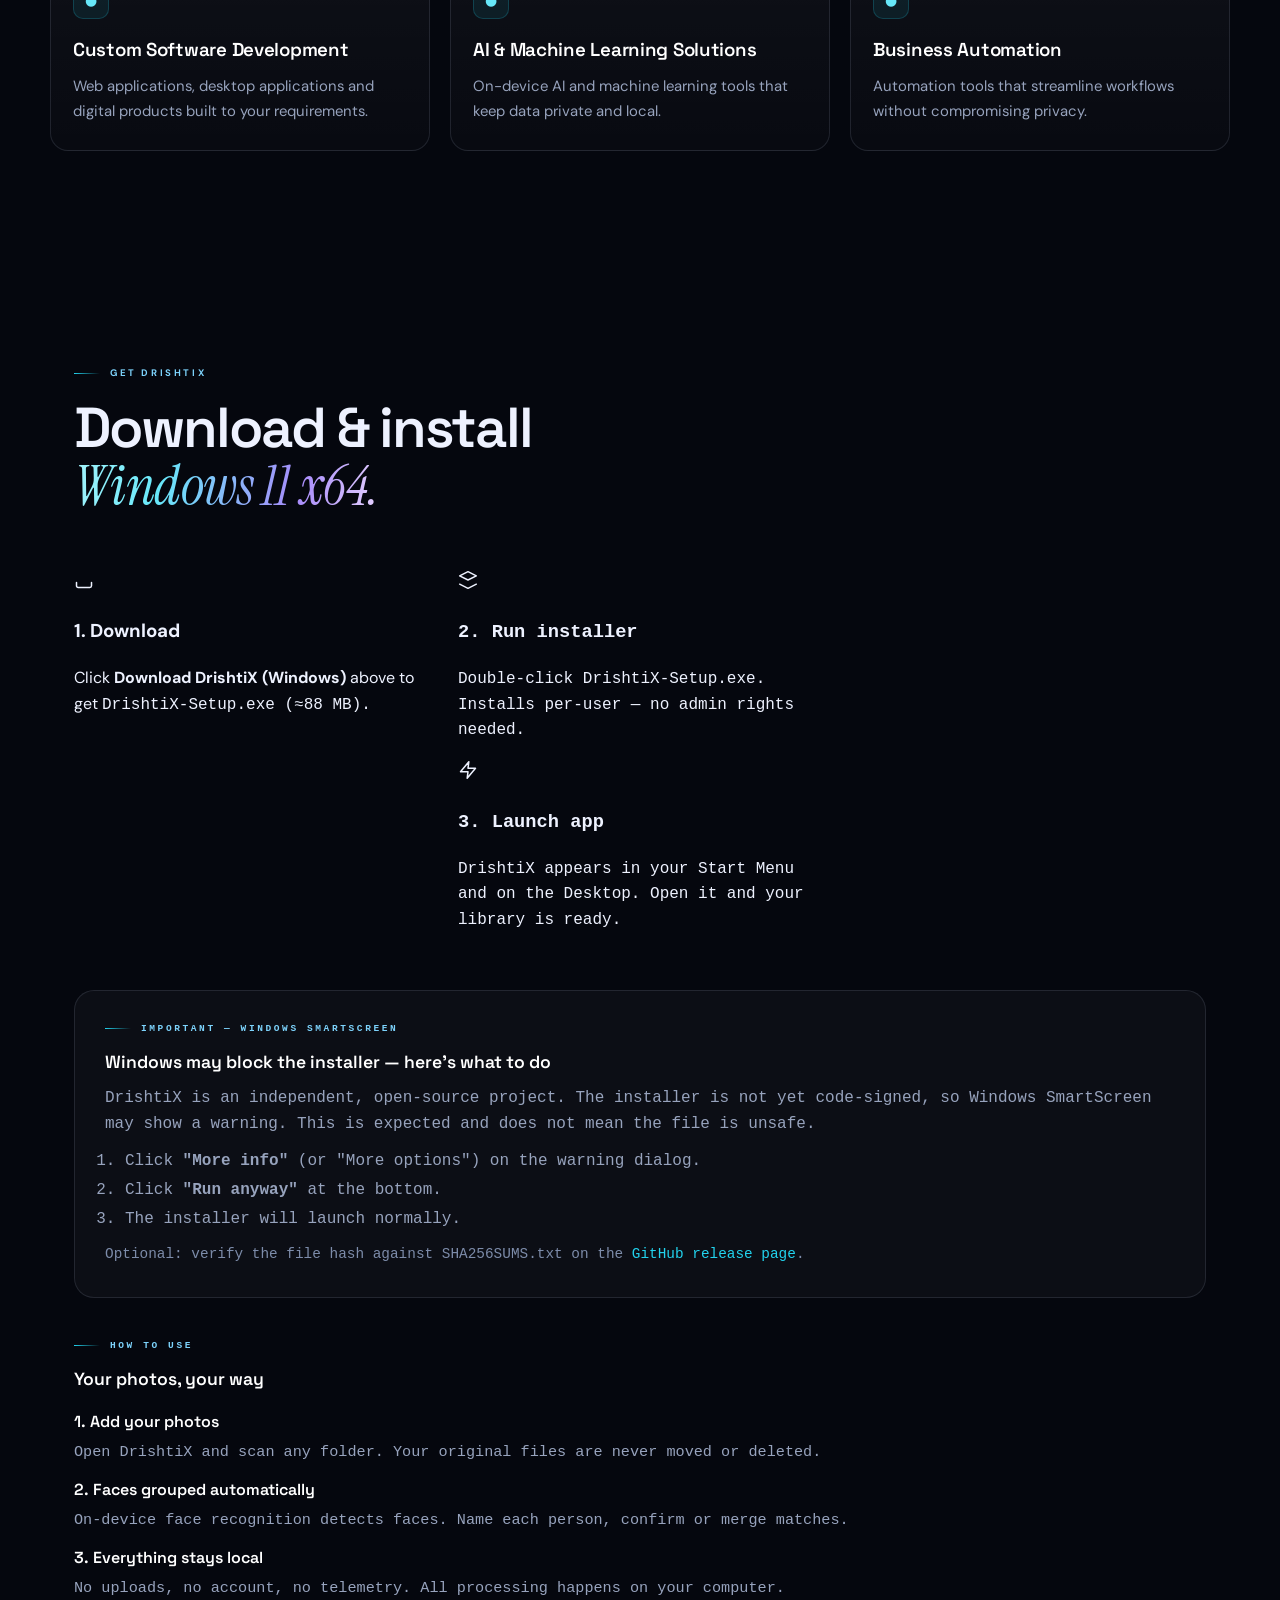
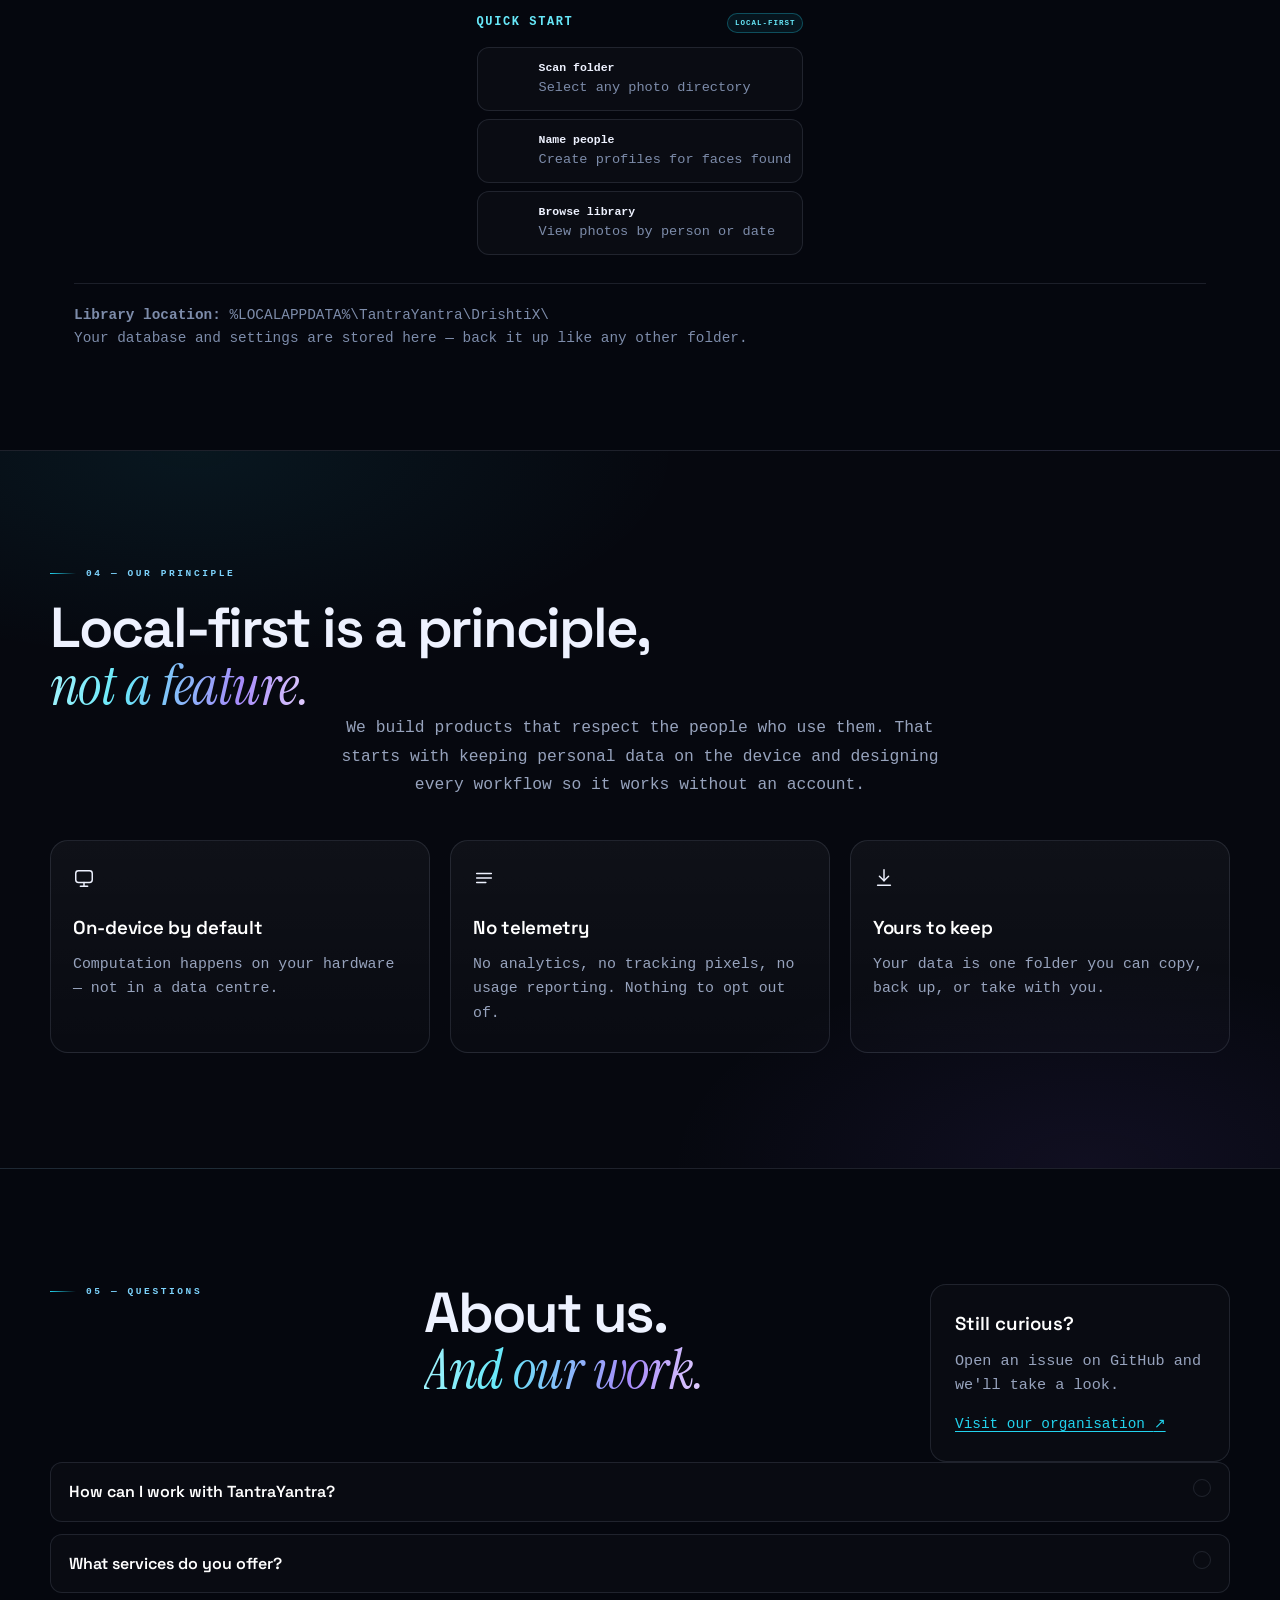
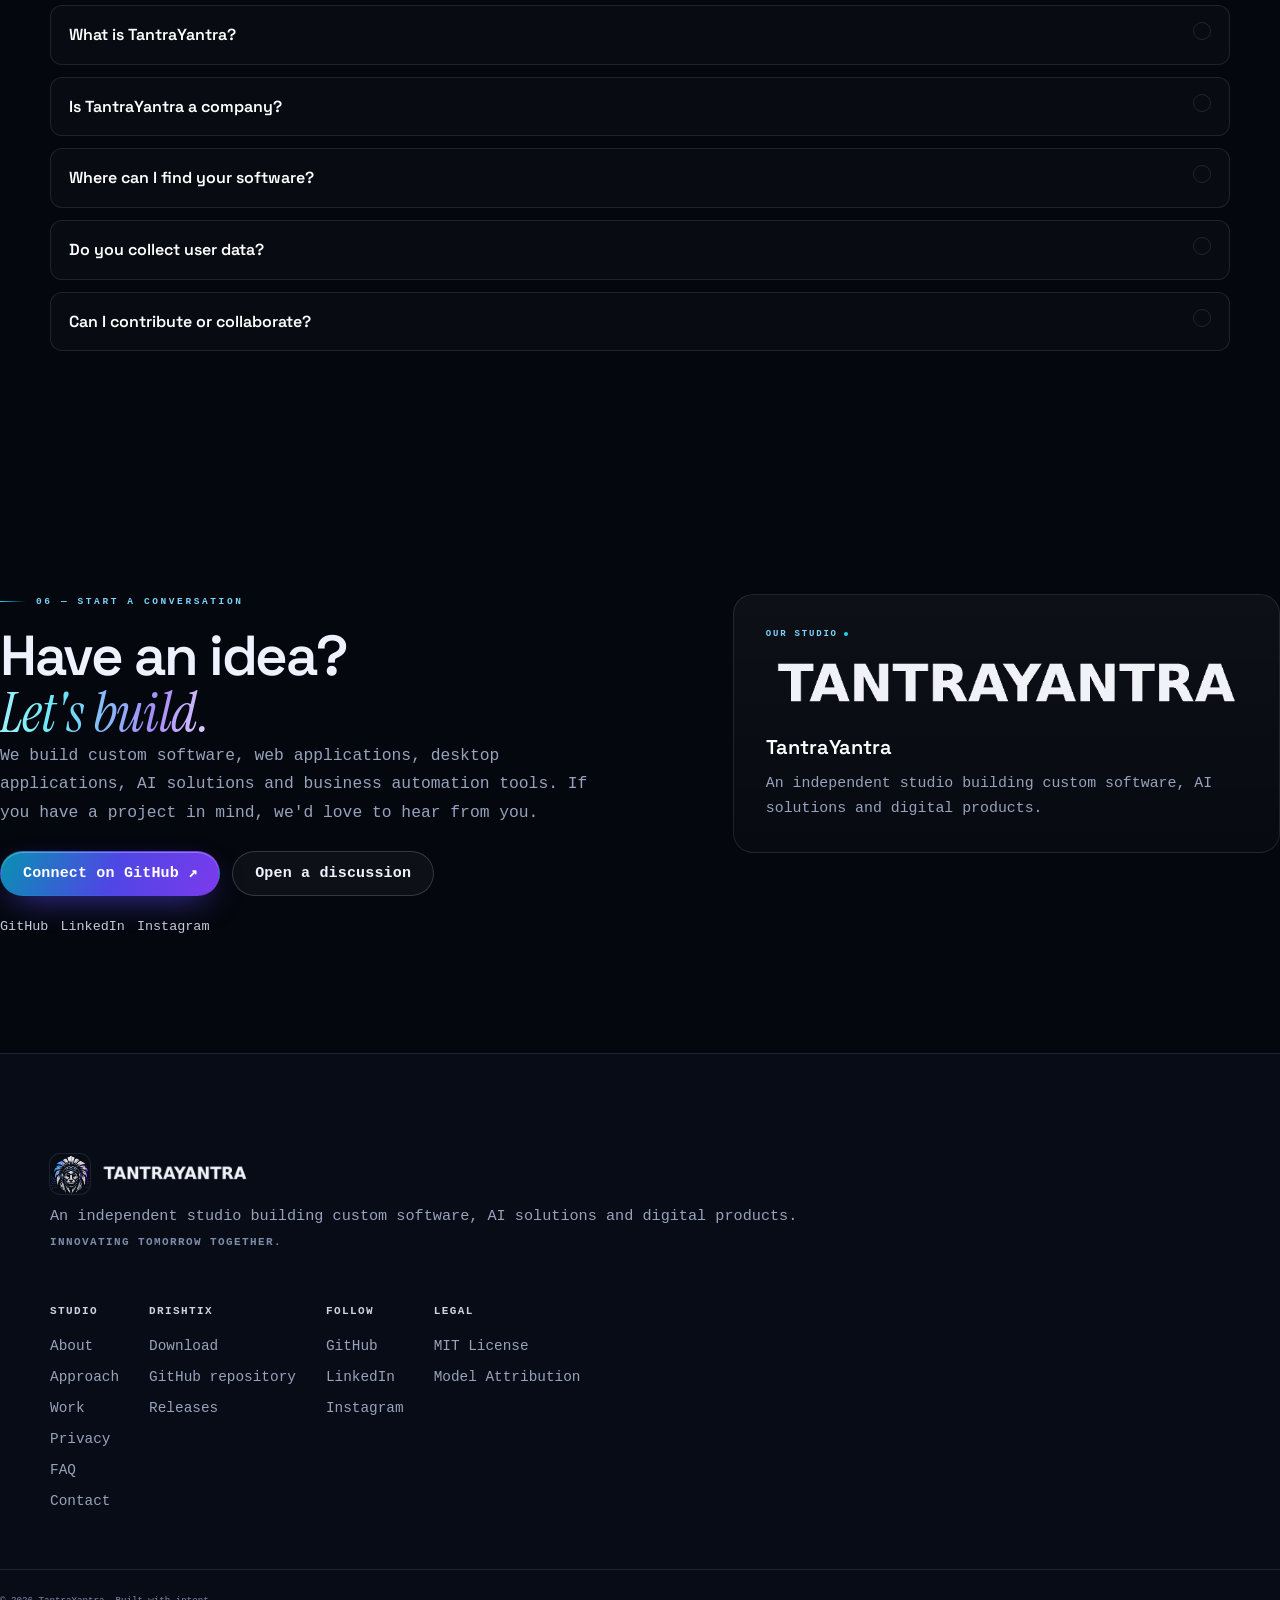
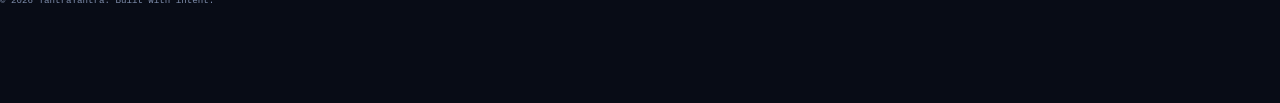
==== commit 4f993dc5: "Convert images to WebP for faster page load" ====
--- a/index.html
+++ b/index.html
@@ -14,17 +14,17 @@
 <meta property="og:title" content="TantraYantra | AI Solutions, Software & Web Development">
 <meta property="og:description" content="TantraYantra builds custom websites, applications, AI solutions and automation tools to solve real-world problems through technology.">
 <meta property="og:url" content="https://tantrayantra.github.io/tantrayantra-website/">
-<meta property="og:image" content="https://tantrayantra.github.io/tantrayantra-website/assets/og-tantrayantra.png">
+<meta property="og:image" content="https://tantrayantra.github.io/tantrayantra-website/assets/og-tantrayantra.webp">
 <meta property="og:image:width" content="1200">
 <meta property="og:image:height" content="630">
 <meta property="og:image:alt" content="TantraYantra — ideas into impact">
 <meta name="twitter:card" content="summary_large_image">
 <meta name="twitter:title" content="TantraYantra | AI Solutions, Software & Web Development">
 <meta name="twitter:description" content="TantraYantra builds custom websites, applications, AI solutions and automation tools to solve real-world problems through technology.">
-<meta name="twitter:image" content="https://tantrayantra.github.io/tantrayantra-website/assets/og-tantrayantra.png">
-
-<link rel="icon" type="image/png" href="assets/favicon.png">
-<link rel="apple-touch-icon" href="assets/favicon.png">
+<meta name="twitter:image" content="https://tantrayantra.github.io/tantrayantra-website/assets/og-tantrayantra.webp">
+
+<link rel="icon" type="image/webp" href="assets/favicon.webp">
+<link rel="apple-touch-icon" href="assets/favicon.webp">
 <link rel="preconnect" href="https://fonts.googleapis.com">
 <link rel="preconnect" href="https://fonts.gstatic.com" crossorigin>
 <link href="https://fonts.googleapis.com/css2?family=DM+Sans:opsz,wght@9..40,400;9..40,500;9..40,600;9..40,700&family=Instrument+Serif:ital@0;1&family=Space+Grotesk:wght@400;500;600;700&display=swap" rel="stylesheet">
@@ -36,7 +36,7 @@
   "@type": "Organization",
   "name": "TantraYantra",
   "url": "https://tantrayantra.github.io/tantrayantra-website/",
-  "logo": "https://tantrayantra.github.io/tantrayantra-website/assets/tantrayantra-wordmark.png?v=2",
+  "logo": "https://tantrayantra.github.io/tantrayantra-website/assets/tantrayantra-wordmark.webp?v=2",
   "description": "TantraYantra builds custom websites, applications, AI solutions and automation tools to solve real-world problems through technology.",
   "sameAs": [
     "https://github.com/TantraYantra",
@@ -127,8 +127,8 @@
 <header class="site-header" id="siteHeader">
   <div class="header-inner">
     <a class="brand" href="#top" aria-label="TantraYantra home">
-      <img class="brand-emblem" src="assets/tantrayantra-emblem.png?v=2" alt="" aria-hidden="true" width="565" height="580" loading="lazy">
-      <img class="brand-wordmark" src="assets/tantrayantra-wordmark.png?v=2" alt="TantraYantra logo" title="TantraYantra — independent studio" width="1392" height="179" loading="lazy">
+      <img class="brand-emblem" src="assets/tantrayantra-emblem.webp?v=2" alt="" aria-hidden="true" width="565" height="580" loading="lazy">
+      <img class="brand-wordmark" src="assets/tantrayantra-wordmark.webp?v=2" alt="TantraYantra logo" title="TantraYantra — independent studio" width="1392" height="179" loading="lazy">
     </a>
 
     <nav class="nav" id="nav" aria-label="Primary">
@@ -495,7 +495,7 @@
 
       <aside class="contact-product">
         <div class="contact-product-head"><span>OUR STUDIO</span><span class="path-dot"></span></div>
-        <img src="assets/tantrayantra-wordmark.png?v=2" alt="TantraYantra logo" title="TantraYantra — independent studio" width="1392" height="179" loading="lazy">
+        <img src="assets/tantrayantra-wordmark.webp?v=2" alt="TantraYantra logo" title="TantraYantra — independent studio" width="1392" height="179" loading="lazy">
         <h3>TantraYantra</h3>
         <p>An independent studio building custom software, AI solutions and digital products.</p>
       </aside>
@@ -508,8 +508,8 @@
   <div class="footer-inner">
     <div class="footer-brand">
       <a class="brand" href="#top" aria-label="TantraYantra home">
-        <img class="brand-emblem" src="assets/tantrayantra-emblem.png?v=2" alt="" aria-hidden="true" width="565" height="580" loading="lazy">
-        <img class="brand-wordmark" src="assets/tantrayantra-wordmark.png?v=2" alt="TantraYantra logo" title="TantraYantra — independent studio" width="1392" height="179" loading="lazy">
+        <img class="brand-emblem" src="assets/tantrayantra-emblem.webp?v=2" alt="" aria-hidden="true" width="565" height="580" loading="lazy">
+        <img class="brand-wordmark" src="assets/tantrayantra-wordmark.webp?v=2" alt="TantraYantra logo" title="TantraYantra — independent studio" width="1392" height="179" loading="lazy">
       </a>
       <p>An independent studio building custom software, AI solutions and digital products.</p>
       <small class="footer-motto">Innovating Tomorrow Together.</small>
